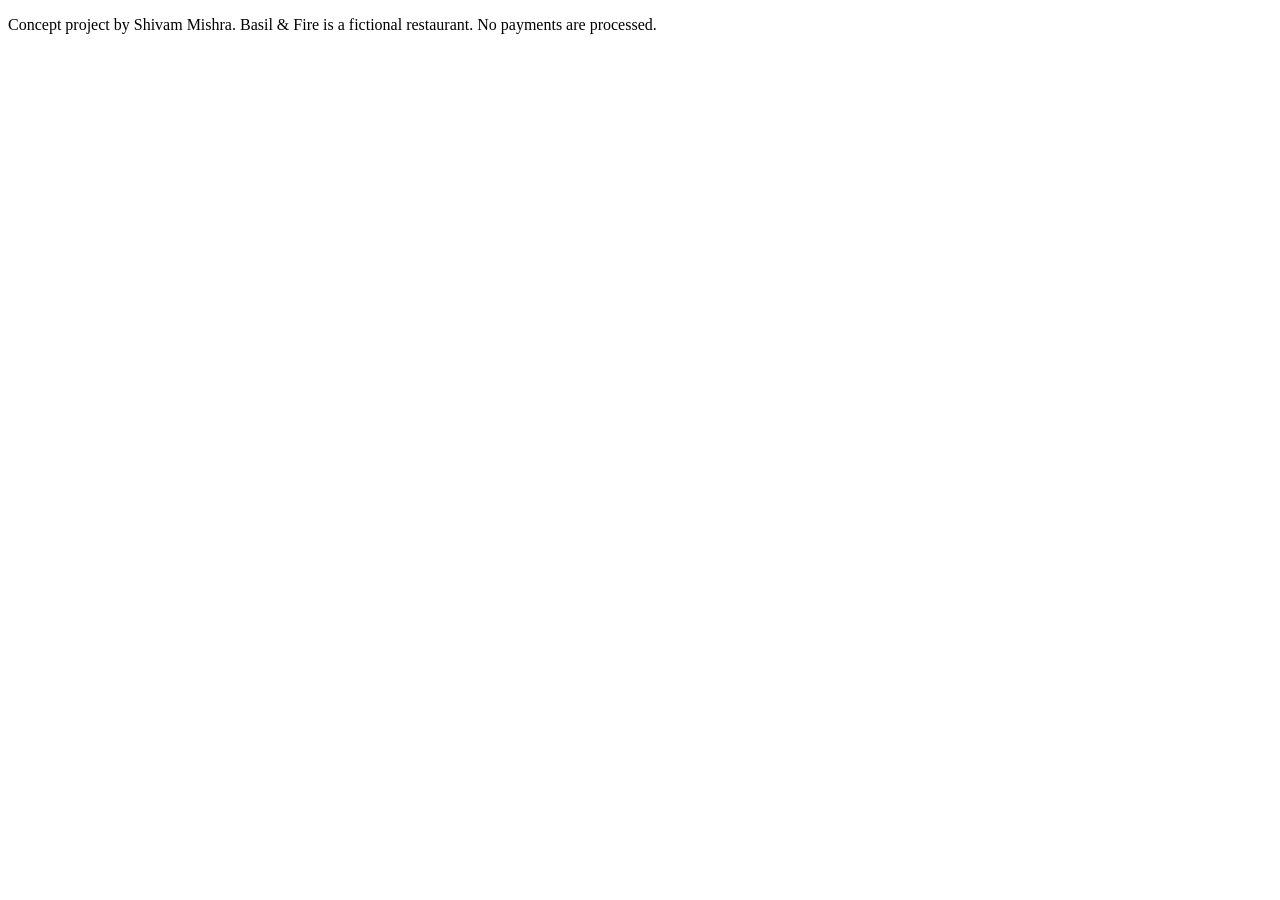
==== index.html @ 93943748 "Create index.html" ====
<!DOCTYPE html>
<html lang="en">
<head>
  <meta charset="UTF-8">
  <meta name="viewport" content="width=device-width, initial-scale=1, viewport-fit=cover">
  <title>Basil & Fire — Wood-Fired Pizza</title>
  <meta name="description" content="Handcrafted wood-fired pizzas, starters, and pasta made to order with honest ingredients. No marketplace markups.">

  <!-- Google Fonts: Bricolage Grotesque & Inter -->
  <link rel="preconnect" href="https://fonts.googleapis.com">
  <link rel="preconnect" href="https://fonts.gstatic.com" crossorigin>
  <link href="https://fonts.googleapis.com/css2?family=Bricolage+Grotesque:opsz,wght@12..96,400..800&family=Inter:wght@400;500;600;700&display=swap" rel="stylesheet">

  <!-- Stylesheet -->
  <link rel="stylesheet" href="style.css">

  <!-- GSAP Core -->
  <script src="https://cdnjs.cloudflare.com/ajax/libs/gsap/3.12.5/gsap.min.js" defer></script>

  <!-- Application Scripts in Strict Boot Order -->
  <script src="data.js" defer></script>
  <script src="fx.js" defer></script>
  <script src="shared.js" defer></script>
  <script src="menu.js" defer></script>
  <script src="cart.js" defer></script>
  <script src="checkout.js" defer></script>
  <script src="tracker.js" defer></script>
  <script src="app.js" defer></script>
</head>
<body class="bg-primary text-primary">
  <div class="app-shell" id="app">
    <!-- Main Left Column on Desktop / Full Screen on Mobile -->
    <main class="main-column" id="main-content">
      <header class="app-header" id="header-root"></header>
      <section class="hero-section" id="hero-root"></section>
      <nav class="category-tabs" id="tabs-root" aria-label="Menu categories"></nav>
      <section class="menu-catalog" id="menu-root" aria-label="Menu catalogue"></section>
      <footer class="app-footer">
        <p>Concept project by Shivam Mishra. Basil & Fire is a fictional restaurant. No payments are processed.</p>
      </footer>
    </main>

    <!-- Desktop Persistent Right Column / Mobile Hidden -->
    <aside class="desktop-cart-column" id="desktop-cart-root" aria-label="Order summary"></aside>
  </div>

  <!-- Mobile Floating Cart Bar -->
  <div class="cart-bar-anchor" id="cart-bar-root" aria-live="polite"></div>

  <!-- Interactive Sheets & Overlays -->
  <div class="overlay-container" id="item-sheet-root" role="dialog" aria-modal="true" aria-hidden="true"></div>
  <div class="overlay-container" id="cart-sheet-root" role="dialog" aria-modal="true" aria-hidden="true"></div>
  <div class="overlay-container" id="checkout-sheet-root" role="dialog" aria-modal="true" aria-hidden="true"></div>
  <div class="overlay-container" id="tracker-root" role="dialog" aria-modal="true" aria-hidden="true"></div>

  <!-- Toast Notification Root -->
  <div class="toast-region" id="toast-root" aria-live="assertive"></div>
</body>
</html>
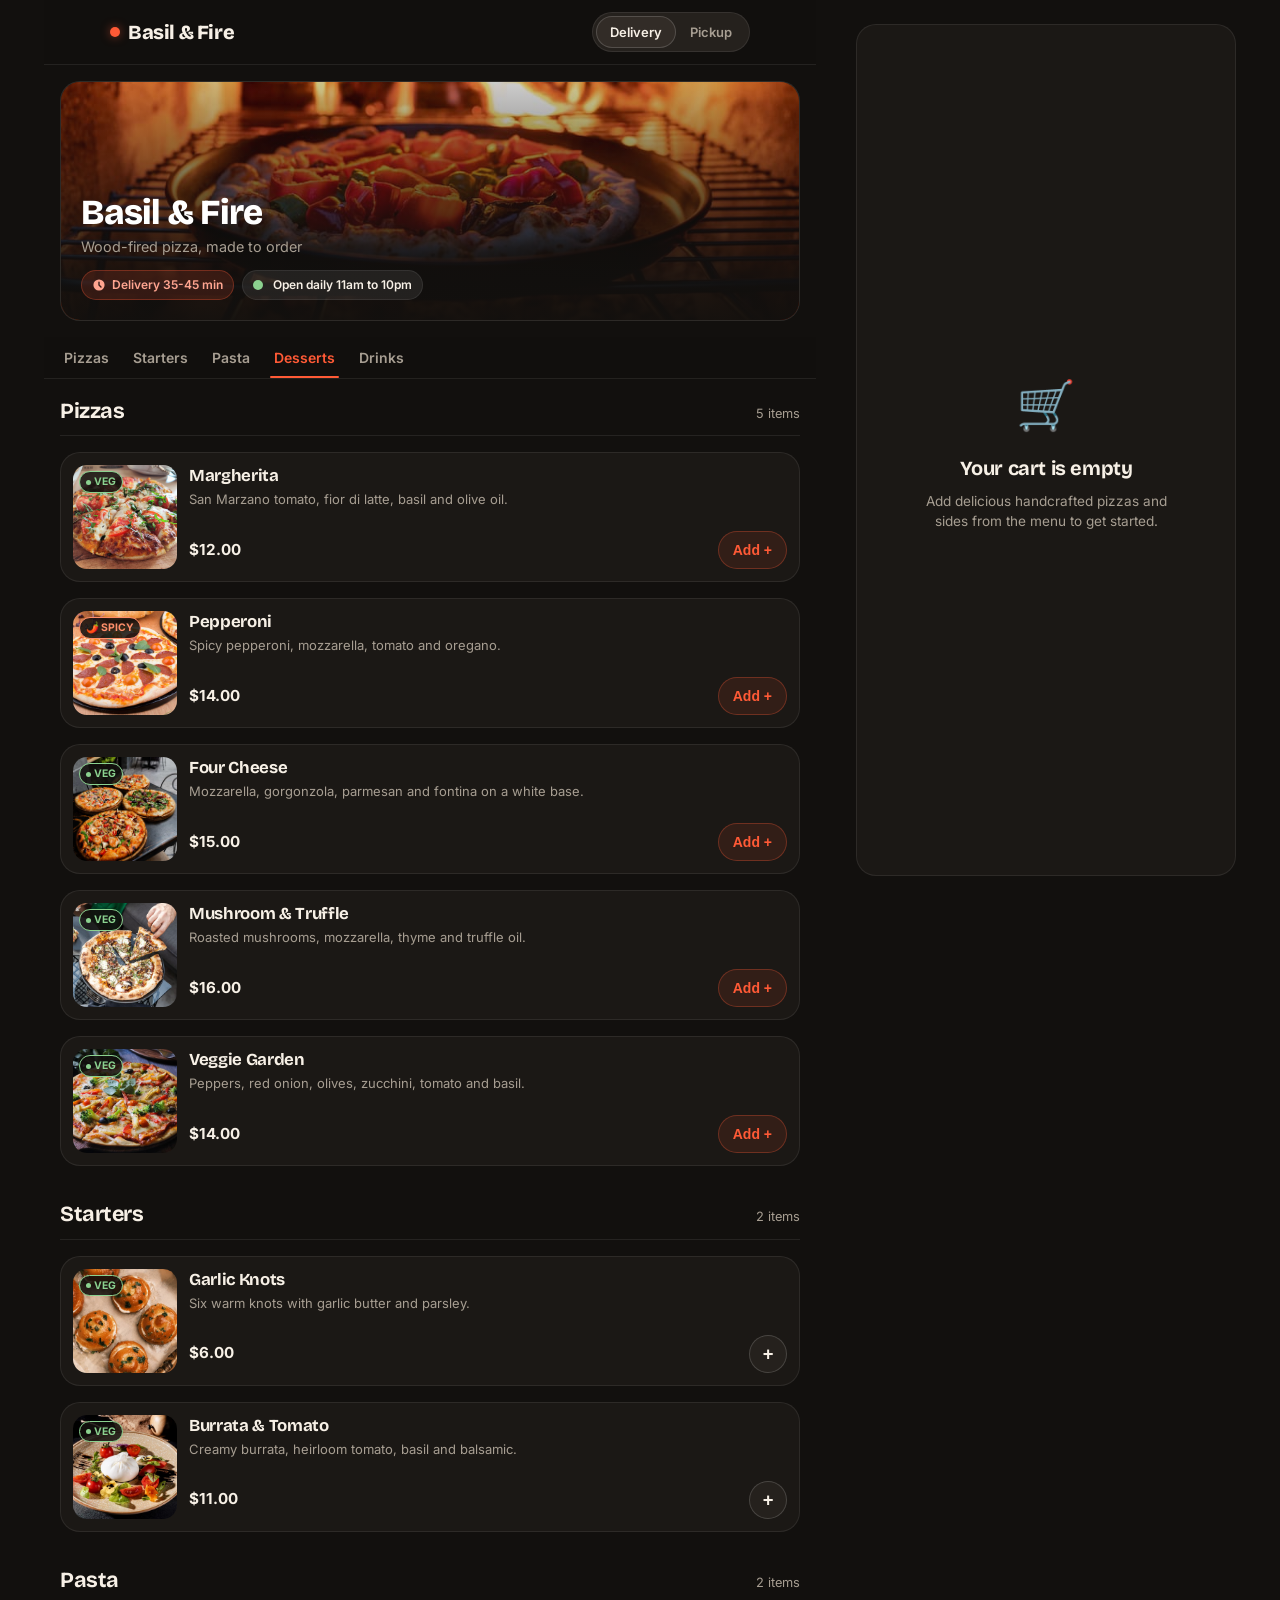
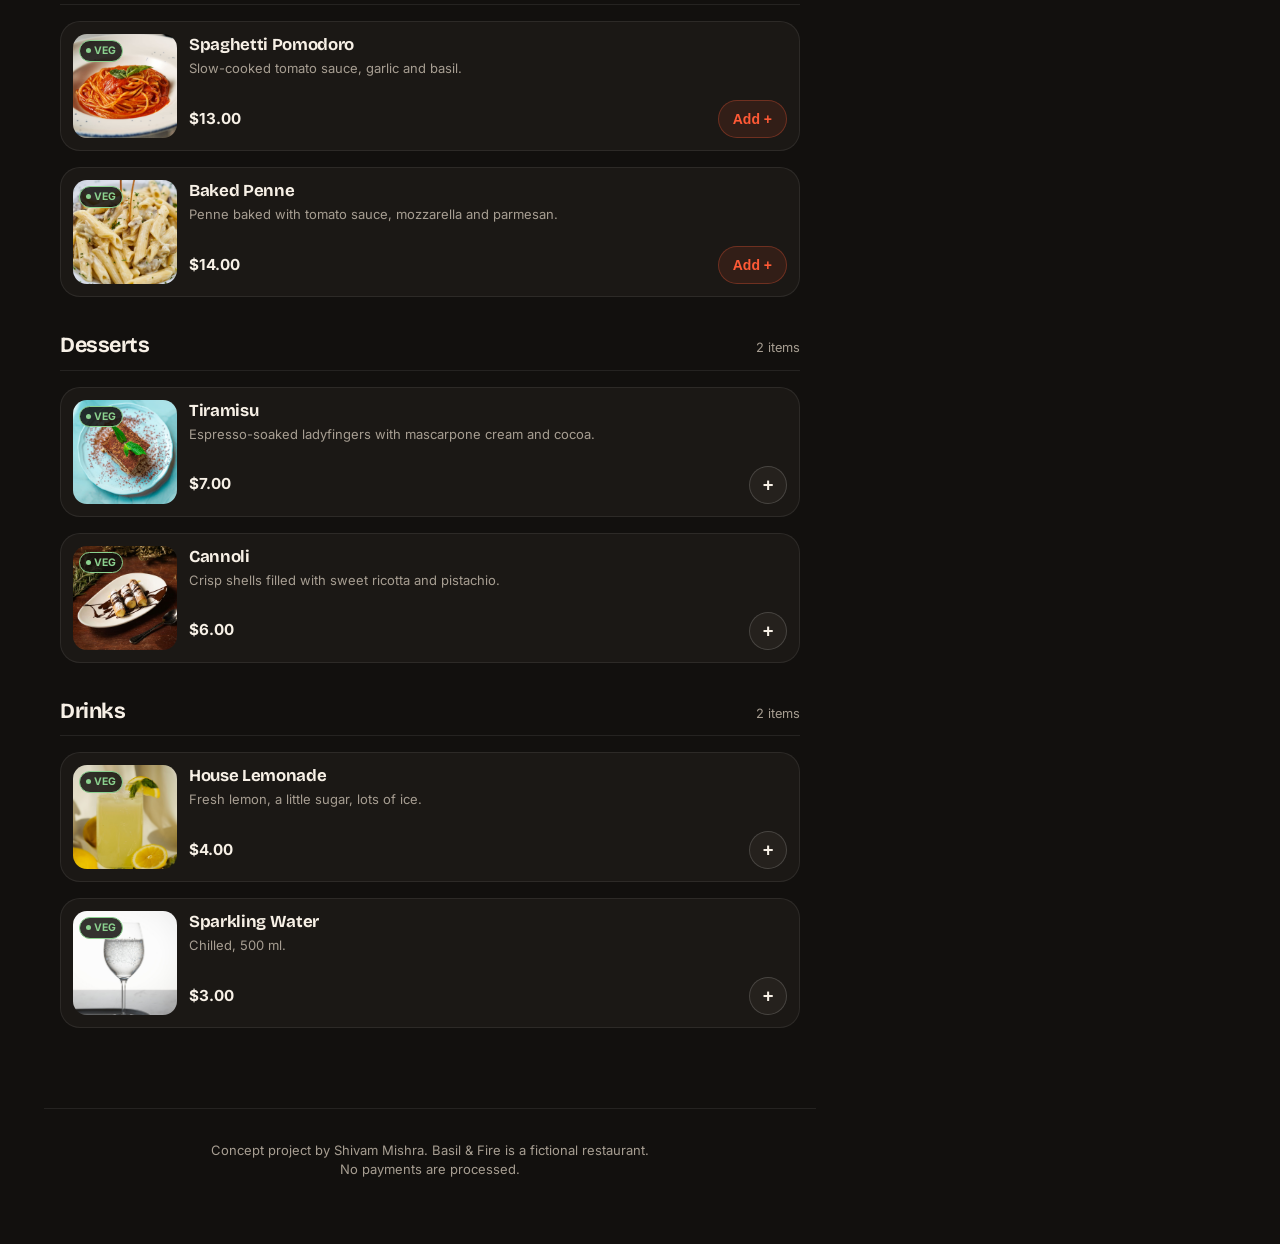
==== commit 40259549: "Update index.html" ====
--- a/index.html
+++ b/index.html
@@ -3,8 +3,27 @@
 <head>
   <meta charset="UTF-8">
   <meta name="viewport" content="width=device-width, initial-scale=1, viewport-fit=cover">
-  <title>Basil & Fire — Wood-Fired Pizza</title>
-  <meta name="description" content="Handcrafted wood-fired pizzas, starters, and pasta made to order with honest ingredients. No marketplace markups.">
+  <title>Basil & Fire — Handcrafted Wood-Fired Pizza</title>
+  <meta name="description" content="Basil & Fire is a concept wood-fired pizza kitchen by Shivam Mishra. Direct online ordering without marketplace markups.">
+
+  <!-- Open Graph / Social Media Meta Tags -->
+  <meta property="og:type" content="website">
+  <meta property="og:url" content="https://basil-fire-ordering.vercel.app/">
+  <meta property="og:title" content="Basil & Fire — Wood-Fired Pizza">
+  <meta property="og:description" content="Concept wood-fired pizza kitchen ordering web app by Shivam Mishra. Honest food, zero commissions.">
+  <meta property="og:image" content="https://basil-fire-ordering.vercel.app/og.jpg">
+
+  <!-- Twitter Meta Tags -->
+  <meta name="twitter:card" content="summary_large_image">
+  <meta name="twitter:title" content="Basil & Fire — Wood-Fired Pizza">
+  <meta name="twitter:description" content="Concept wood-fired pizza kitchen ordering web app by Shivam Mishra.">
+  <meta name="twitter:image" content="https://basil-fire-ordering.vercel.app/og.jpg">
+
+  <!-- Tomato-Red Pizza Slice Favicon (Inline SVG Data URI) -->
+  <link rel="icon" href="data:image/svg+xml,%3Csvg xmlns='http://www.w3.org/2000/svg' viewBox='0 0 32 32'%3E%3Cpath fill='%23FF5A36' d='M16 2 L30 28 A2 2 0 0 1 28 30 L4 30 A2 2 0 0 1 2 28 Z'/%3E%3Ccircle cx='13' cy='18' r='2.5' fill='%23F2C14E'/%3E%3Ccircle cx='20' cy='22' r='2.5' fill='%23F2C14E'/%3E%3Ccircle cx='15' cy='25' r='1.5' fill='%238BD18F'/%3E%3C/svg%3E">
+
+  <!-- Web App Manifest Link -->
+  <link rel="manifest" href="manifest.json">
 
   <!-- Google Fonts: Bricolage Grotesque & Inter -->
   <link rel="preconnect" href="https://fonts.googleapis.com">
@@ -17,7 +36,7 @@
   <!-- GSAP Core -->
   <script src="https://cdnjs.cloudflare.com/ajax/libs/gsap/3.12.5/gsap.min.js" defer></script>
 
-  <!-- Application Scripts in Strict Boot Order -->
+  <!-- Application Scripts in Boot Order -->
   <script src="data.js" defer></script>
   <script src="fx.js" defer></script>
   <script src="shared.js" defer></script>
@@ -40,7 +59,7 @@
       </footer>
     </main>
 
-    <!-- Desktop Persistent Right Column / Mobile Hidden -->
+    <!-- Desktop Persistent Right Column -->
     <aside class="desktop-cart-column" id="desktop-cart-root" aria-label="Order summary"></aside>
   </div>
 
--- a/style.css
+++ b/style.css
@@ -0,0 +1,2121 @@
+/* ==========================================================================
+   Basil & Fire - Unified Complete Stylesheet
+   ========================================================================== */
+
+:root {
+  --bg: #12100E;
+  --surface: #1B1815;
+  --surface-2: #25211D;
+  --surface-3: #322C27;
+  --line: rgba(255, 255, 255, 0.08);
+  --line-strong: rgba(255, 255, 255, 0.16);
+  --text: #F7F0E6;
+  --muted: #A79E92;
+  --tomato: #FF5A36;
+  --tomato-hover: #E34825;
+  --basil: #8BD18F;
+  --gold: #F2C14E;
+
+  --font-heading: 'Bricolage Grotesque', -apple-system, BlinkMacSystemFont, sans-serif;
+  --font-body: 'Inter', -apple-system, BlinkMacSystemFont, sans-serif;
+
+  --radius-sm: 8px;
+  --radius-md: 14px;
+  --radius-lg: 20px;
+  --radius-xl: 28px;
+
+  --space-1: 4px;
+  --space-2: 8px;
+  --space-3: 12px;
+  --space-4: 16px;
+  --space-5: 20px;
+  --space-6: 24px;
+  --space-8: 32px;
+}
+
+*, *::before, *::after {
+  box-sizing: border-box;
+  margin: 0;
+  padding: 0;
+  -webkit-tap-highlight-color: transparent;
+}
+
+html {
+  font-family: var(--font-body);
+  background-color: var(--bg);
+  color: var(--text);
+  font-size: 16px;
+  line-height: 1.5;
+  overflow-x: hidden;
+  -webkit-text-size-adjust: 100%;
+}
+
+body {
+  min-height: 100vh;
+  min-height: 100dvh;
+  background-color: var(--bg);
+  color: var(--text);
+  overflow-x: hidden;
+}
+
+body.is-locked {
+  overflow: hidden;
+  touch-action: none;
+}
+
+:focus-visible {
+  outline: 2px solid var(--tomato);
+  outline-offset: 2px;
+}
+
+h1, h2, h3, h4 {
+  font-family: var(--font-heading);
+  letter-spacing: -0.02em;
+  font-weight: 700;
+  color: var(--text);
+}
+
+p {
+  color: var(--muted);
+}
+
+/* Layout Containers */
+.app-shell {
+  width: 100%;
+  max-width: 100%;
+  margin: 0 auto;
+  min-height: 100dvh;
+  display: flex;
+  flex-direction: column;
+}
+
+.main-column {
+  width: 100%;
+  max-width: 640px;
+  margin: 0 auto;
+  padding-bottom: 100px;
+}
+
+.desktop-cart-column {
+  display: none;
+}
+
+@media (min-width: 1024px) {
+  .app-shell {
+    max-width: 1240px;
+    display: grid;
+    grid-template-columns: 1fr 380px;
+    gap: 40px;
+    padding: 0 var(--space-6);
+  }
+  .main-column {
+    max-width: 100%;
+    padding-bottom: var(--space-8);
+  }
+  .desktop-cart-column {
+    display: block;
+    position: sticky;
+    top: 24px;
+    height: calc(100vh - 48px);
+    background: var(--surface);
+    border: 1px solid var(--line);
+    border-radius: var(--radius-lg);
+    padding: var(--space-6);
+  }
+}
+
+/* Header & Segmented Control */
+.app-header {
+  position: sticky;
+  top: 0;
+  z-index: 40;
+  background: rgba(18, 16, 14, 0.9);
+  backdrop-filter: blur(16px);
+  -webkit-backdrop-filter: blur(16px);
+  border-bottom: 1px solid var(--line);
+  padding: var(--space-3) var(--space-4);
+}
+
+.nav-container {
+  display: flex;
+  align-items: center;
+  justify-content: space-between;
+  gap: var(--space-3);
+  max-width: 640px;
+  margin: 0 auto;
+}
+
+.brand-link {
+  display: inline-flex;
+  align-items: center;
+  gap: 8px;
+  text-decoration: none;
+  color: var(--text);
+  font-family: var(--font-heading);
+  font-size: 1.25rem;
+  font-weight: 800;
+  letter-spacing: -0.02em;
+}
+
+.brand-dot {
+  width: 10px;
+  height: 10px;
+  border-radius: 50%;
+  background: var(--tomato);
+  box-shadow: 0 0 10px rgba(255, 90, 54, 0.5);
+}
+
+.segmented-control {
+  position: relative;
+  display: inline-flex;
+  background: var(--surface-2);
+  border: 1px solid var(--line);
+  border-radius: 999px;
+  padding: 3px;
+  min-height: 40px;
+}
+
+.seg-thumb {
+  position: absolute;
+  top: 3px;
+  bottom: 3px;
+  left: 0;
+  background: var(--surface-3);
+  border: 1px solid var(--line-strong);
+  border-radius: 999px;
+  transition: transform 0.25s ease, width 0.25s ease;
+  pointer-events: none;
+}
+
+.seg-btn {
+  position: relative;
+  z-index: 2;
+  background: transparent;
+  border: none;
+  color: var(--muted);
+  font-family: var(--font-body);
+  font-size: 0.8125rem;
+  font-weight: 600;
+  padding: 6px 14px;
+  border-radius: 999px;
+  cursor: pointer;
+  transition: color 0.2s ease;
+}
+
+.seg-btn.is-active {
+  color: var(--text);
+}
+
+/* Hero Section */
+.hero-section {
+  padding: var(--space-4);
+}
+
+.hero-card {
+  position: relative;
+  border-radius: var(--radius-lg);
+  overflow: hidden;
+  border: 1px solid var(--line);
+  background: var(--surface);
+  min-height: 200px;
+  display: flex;
+  flex-direction: column;
+  justify-content: flex-end;
+}
+
+.hero-media {
+  position: absolute;
+  inset: 0;
+  z-index: 1;
+}
+
+.hero-img {
+  width: 100%;
+  height: 100%;
+  object-fit: cover;
+}
+
+.hero-overlay {
+  position: absolute;
+  inset: 0;
+  background: linear-gradient(180deg, rgba(18, 16, 14, 0.2) 0%, rgba(18, 16, 14, 0.92) 80%, rgba(18, 16, 14, 0.98) 100%);
+}
+
+.hero-content {
+  position: relative;
+  z-index: 2;
+  padding: var(--space-5);
+}
+
+.hero-title {
+  font-size: clamp(1.6rem, 5vw, 2.2rem);
+  font-weight: 800;
+  line-height: 1.1;
+  color: #FFFFFF;
+}
+
+.hero-tagline {
+  color: var(--muted);
+  font-size: 0.9rem;
+  margin-top: 4px;
+}
+
+.hero-chips {
+  display: flex;
+  flex-wrap: wrap;
+  gap: var(--space-2);
+  margin-top: var(--space-3);
+}
+
+.chip {
+  display: inline-flex;
+  align-items: center;
+  gap: 6px;
+  padding: 5px 10px;
+  border-radius: 999px;
+  font-size: 0.75rem;
+  font-weight: 600;
+  background: rgba(255, 255, 255, 0.08);
+  border: 1px solid var(--line);
+  color: var(--text);
+}
+
+.chip--accent {
+  background: rgba(255, 90, 54, 0.15);
+  border-color: rgba(255, 90, 54, 0.3);
+  color: #FFA590;
+}
+
+.chip-icon {
+  width: 14px;
+  height: 14px;
+}
+
+/* Category Tabs */
+.category-tabs {
+  position: sticky;
+  top: 61px;
+  z-index: 30;
+  background: rgba(18, 16, 14, 0.92);
+  backdrop-filter: blur(12px);
+  -webkit-backdrop-filter: blur(12px);
+  border-bottom: 1px solid var(--line);
+}
+
+.tabs-scroller {
+  overflow-x: auto;
+  scrollbar-width: none;
+  -ms-overflow-style: none;
+  padding: 0 var(--space-4);
+}
+
+.tabs-scroller::-webkit-scrollbar {
+  display: none;
+}
+
+.tabs-track {
+  position: relative;
+  display: inline-flex;
+  gap: var(--space-4);
+}
+
+.tab-btn {
+  background: transparent;
+  border: none;
+  color: var(--muted);
+  font-family: var(--font-body);
+  font-size: 0.875rem;
+  font-weight: 600;
+  padding: var(--space-3) var(--space-1);
+  cursor: pointer;
+  white-space: nowrap;
+  transition: color 0.2s ease;
+}
+
+.tab-btn.is-active {
+  color: var(--tomato);
+}
+
+.tab-underline {
+  position: absolute;
+  bottom: 0;
+  left: 0;
+  height: 2px;
+  background: var(--tomato);
+  border-radius: 2px;
+  transition: transform 0.25s ease, width 0.25s ease;
+}
+
+/* Menu Catalog */
+.menu-catalog {
+  padding: var(--space-4);
+}
+
+.category-section {
+  margin-bottom: var(--space-8);
+  scroll-margin-top: 110px;
+}
+
+.category-header {
+  display: flex;
+  align-items: baseline;
+  justify-content: space-between;
+  margin-bottom: var(--space-4);
+  padding-bottom: var(--space-2);
+  border-bottom: 1px solid var(--line);
+}
+
+.category-title {
+  font-size: 1.35rem;
+}
+
+.category-count {
+  font-size: 0.8rem;
+  color: var(--muted);
+}
+
+.menu-grid {
+  display: grid;
+  grid-template-columns: 1fr;
+  gap: var(--space-4);
+}
+
+/* Item Card */
+.item-card {
+  display: grid;
+  grid-template-columns: 104px 1fr;
+  gap: var(--space-3);
+  background: var(--surface);
+  border: 1px solid var(--line);
+  border-radius: var(--radius-lg);
+  padding: var(--space-3);
+  cursor: pointer;
+  transition: border-color 0.2s ease;
+}
+
+.item-card:hover {
+  border-color: var(--line-strong);
+}
+
+.item-card__media {
+  position: relative;
+  width: 104px;
+  height: 104px;
+  border-radius: var(--radius-md);
+  overflow: hidden;
+  background: var(--surface-2);
+  flex-shrink: 0;
+}
+
+.item-img {
+  width: 100%;
+  height: 100%;
+  object-fit: cover;
+}
+
+.media-skeleton {
+  position: absolute;
+  inset: 0;
+}
+
+.skeleton {
+  background: linear-gradient(90deg, var(--surface) 25%, var(--surface-2) 50%, var(--surface) 75%);
+  background-size: 200% 100%;
+  animation: shimmer 1.6s infinite;
+}
+
+@keyframes shimmer {
+  0% { background-position: 200% 0; }
+  100% { background-position: -200% 0; }
+}
+
+.img-fallback {
+  width: 100%;
+  height: 100%;
+  background: var(--surface-2);
+  display: flex;
+  align-items: center;
+  justify-content: center;
+  color: var(--muted);
+}
+
+.img-fallback svg {
+  width: 32px;
+  height: 32px;
+  fill: currentColor;
+}
+
+.item-badges {
+  position: absolute;
+  top: 6px;
+  left: 6px;
+  display: flex;
+  flex-direction: column;
+  gap: 4px;
+  z-index: 2;
+}
+
+.badge {
+  display: inline-flex;
+  align-items: center;
+  gap: 3px;
+  font-size: 0.65rem;
+  font-weight: 700;
+  padding: 2px 6px;
+  border-radius: 999px;
+  text-transform: uppercase;
+}
+
+.badge--veg {
+  background: rgba(18, 16, 14, 0.85);
+  color: var(--basil);
+  border: 1px solid var(--basil);
+}
+
+.badge-dot {
+  width: 5px;
+  height: 5px;
+  border-radius: 50%;
+  background: var(--basil);
+}
+
+.badge--spicy {
+  background: rgba(18, 16, 14, 0.85);
+  color: #FF8F6B;
+  border: 1px solid #FF8F6B;
+}
+
+.item-card__body {
+  display: flex;
+  flex-direction: column;
+  justify-content: space-between;
+  min-width: 0;
+}
+
+.item-name {
+  font-size: 1.05rem;
+  line-height: 1.25;
+}
+
+.item-desc {
+  font-size: 0.8125rem;
+  color: var(--muted);
+  margin-top: 4px;
+  display: -webkit-box;
+  -webkit-line-clamp: 2;
+  -webkit-box-orient: vertical;
+  overflow: hidden;
+}
+
+.item-card__footer {
+  display: flex;
+  align-items: center;
+  justify-content: space-between;
+  margin-top: var(--space-3);
+}
+
+.item-price {
+  font-weight: 700;
+  font-size: 0.95rem;
+  color: var(--text);
+}
+
+/* Buttons and Steppers */
+.btn {
+  display: inline-flex;
+  align-items: center;
+  justify-content: center;
+  min-height: 48px;
+  padding: 0 var(--space-5);
+  font-family: var(--font-body);
+  font-weight: 600;
+  font-size: 0.95rem;
+  border-radius: var(--radius-md);
+  border: 1px solid transparent;
+  cursor: pointer;
+  user-select: none;
+}
+
+.btn--primary {
+  background-color: var(--tomato);
+  color: #FFFFFF;
+}
+
+.btn--ghost {
+  background-color: transparent;
+  border-color: var(--line);
+  color: var(--text);
+}
+
+.btn-action {
+  min-width: 38px;
+  height: 38px;
+  border-radius: 999px;
+  border: 1px solid var(--line-strong);
+  background: var(--surface-2);
+  color: var(--text);
+  font-weight: 700;
+  font-size: 0.875rem;
+  padding: 0 14px;
+  display: inline-flex;
+  align-items: center;
+  justify-content: center;
+  cursor: pointer;
+}
+
+.btn-action--custom {
+  background: rgba(255, 90, 54, 0.1);
+  color: var(--tomato);
+  border-color: rgba(255, 90, 54, 0.3);
+}
+
+.btn-action--add {
+  font-size: 1.15rem;
+  padding: 0;
+  width: 38px;
+}
+
+.stepper {
+  display: inline-flex;
+  align-items: center;
+  background: var(--surface-3);
+  border: 1px solid var(--line-strong);
+  border-radius: 999px;
+  height: 38px;
+  padding: 2px;
+}
+
+.stepper-btn {
+  width: 32px;
+  height: 32px;
+  border-radius: 50%;
+  border: none;
+  background: transparent;
+  color: var(--text);
+  font-size: 1.1rem;
+  font-weight: 700;
+  display: inline-flex;
+  align-items: center;
+  justify-content: center;
+  cursor: pointer;
+}
+
+.stepper-val {
+  min-width: 24px;
+  text-align: center;
+  font-weight: 700;
+  font-size: 0.875rem;
+}
+
+/* Floating Cart Bar (Hidden When 0 items) */
+.cart-bar-anchor {
+  position: fixed;
+  bottom: 0;
+  left: 0;
+  right: 0;
+  z-index: 50;
+  pointer-events: none;
+  padding: 0 var(--space-4) max(14px, env(safe-area-inset-bottom));
+}
+
+.cart-bar {
+  display: none; /* Never peeks when empty */
+  max-width: 580px;
+  margin: 0 auto;
+  pointer-events: auto;
+  align-items: center;
+  justify-content: space-between;
+  background: var(--tomato);
+  color: #FFFFFF;
+  border-radius: var(--radius-lg);
+  padding: 14px 20px;
+  box-shadow: 0 10px 30px rgba(255, 90, 54, 0.35);
+  cursor: pointer;
+}
+
+.cart-bar.is-visible {
+  display: flex;
+}
+
+.cart-bar__left, .cart-bar__right {
+  display: flex;
+  align-items: center;
+  gap: 12px;
+}
+
+.cart-bar__badge {
+  background: #FFFFFF;
+  color: var(--tomato);
+  font-weight: 800;
+  font-size: 0.8125rem;
+  width: 26px;
+  height: 26px;
+  border-radius: 50%;
+  display: flex;
+  align-items: center;
+  justify-content: center;
+}
+
+.cart-bar__title {
+  font-weight: 700;
+  font-size: 0.95rem;
+}
+
+.cart-bar__total {
+  font-weight: 800;
+  font-size: 1.05rem;
+}
+
+.cart-bar__arrow {
+  font-size: 1.2rem;
+}
+
+/* Sheet & Modal Containers */
+.overlay-container {
+  display: none;
+  position: fixed;
+  inset: 0;
+  z-index: 100;
+}
+
+.overlay-container.is-active {
+  display: flex;
+  align-items: flex-end;
+  justify-content: center;
+}
+
+.sheet-backdrop {
+  position: absolute;
+  inset: 0;
+  background: rgba(0, 0, 0, 0.7);
+}
+
+.sheet {
+  position: relative;
+  z-index: 2;
+  width: 100%;
+  max-width: 600px;
+  max-height: 90dvh;
+  background: var(--surface);
+  border-radius: var(--radius-xl) var(--radius-xl) 0 0;
+  border-top: 1px solid var(--line-strong);
+  display: flex;
+  flex-direction: column;
+}
+
+@media (min-width: 1024px) {
+  .overlay-container.is-active {
+    align-items: center;
+  }
+  .sheet {
+    max-width: 520px;
+    border-radius: var(--radius-xl);
+    border: 1px solid var(--line-strong);
+    box-shadow: 0 20px 60px rgba(0, 0, 0, 0.8);
+  }
+}
+
+.sheet__handle {
+  width: 36px;
+  height: 4px;
+  border-radius: 2px;
+  background: var(--line-strong);
+  margin: 12px auto;
+  flex-shrink: 0;
+}
+
+.sheet__head {
+  padding: 0 var(--space-5) var(--space-3);
+  border-bottom: 1px solid var(--line);
+}
+
+.sheet__title-row {
+  display: flex;
+  align-items: center;
+  justify-content: space-between;
+}
+
+.sheet__title {
+  font-size: 1.4rem;
+}
+
+.sheet__close-btn {
+  width: 36px;
+  height: 36px;
+  border-radius: 50%;
+  border: 1px solid var(--line);
+  background: var(--surface-2);
+  color: var(--muted);
+  font-size: 1.1rem;
+  display: flex;
+  align-items: center;
+  justify-content: center;
+  cursor: pointer;
+}
+
+.sheet__desc {
+  font-size: 0.875rem;
+  margin-top: 4px;
+}
+
+.sheet__scroll-content {
+  overflow-y: auto;
+  padding: var(--space-4) var(--space-5);
+  display: flex;
+  flex-direction: column;
+  gap: var(--space-5);
+}
+
+.sheet-group {
+  border: none;
+}
+
+.sheet-group__legend {
+  font-weight: 700;
+  font-size: 0.9rem;
+  display: flex;
+  align-items: center;
+  justify-content: space-between;
+  margin-bottom: var(--space-3);
+  color: var(--text);
+  width: 100%;
+}
+
+.sheet-group__hint {
+  font-size: 0.75rem;
+  color: var(--muted);
+  font-weight: 500;
+}
+
+.sheet-options--grid {
+  display: grid;
+  grid-template-columns: repeat(auto-fit, minmax(130px, 1fr));
+  gap: var(--space-2);
+}
+
+.sheet-options--list {
+  display: flex;
+  flex-direction: column;
+  gap: var(--space-2);
+}
+
+.choice-card {
+  position: relative;
+  display: flex;
+  align-items: center;
+  justify-content: space-between;
+  padding: 12px 14px;
+  background: var(--surface-2);
+  border: 1px solid var(--line);
+  border-radius: var(--radius-md);
+  cursor: pointer;
+}
+
+.choice-card.is-selected {
+  border-color: var(--tomato);
+  background: rgba(255, 90, 54, 0.08);
+}
+
+.choice-input {
+  position: absolute;
+  opacity: 0;
+  pointer-events: none;
+}
+
+.choice-info {
+  display: flex;
+  align-items: center;
+  justify-content: space-between;
+  width: 100%;
+}
+
+.choice-name {
+  font-size: 0.875rem;
+  font-weight: 600;
+}
+
+.choice-delta {
+  font-size: 0.8125rem;
+  color: var(--muted);
+  font-weight: 600;
+}
+
+.choice-card.is-selected .choice-delta {
+  color: var(--tomato);
+}
+
+.notes-wrap {
+  position: relative;
+}
+
+.notes-wrap textarea {
+  width: 100%;
+  background: var(--surface-2);
+  border: 1px solid var(--line);
+  border-radius: var(--radius-md);
+  padding: 10px 12px;
+  color: var(--text);
+  font-family: var(--font-body);
+  font-size: 0.875rem;
+  resize: none;
+}
+
+.notes-wrap textarea:focus {
+  outline: none;
+  border-color: var(--tomato);
+}
+
+.notes-count {
+  position: absolute;
+  right: 12px;
+  bottom: 8px;
+  font-size: 0.7rem;
+  color: var(--muted);
+}
+
+.sheet__footer {
+  margin-top: auto;
+  padding: var(--space-3) var(--space-5) max(16px, env(safe-area-inset-bottom));
+  border-top: 1px solid var(--line);
+  background: var(--surface);
+  display: grid;
+  grid-template-columns: 120px 1fr;
+  gap: var(--space-3);
+  align-items: center;
+}
+
+.sheet__qty-stepper {
+  display: flex;
+  align-items: center;
+  justify-content: space-between;
+  background: var(--surface-2);
+  border: 1px solid var(--line);
+  border-radius: var(--radius-md);
+  height: 50px;
+  padding: 0 4px;
+}
+
+.sheet-qty-btn {
+  background: transparent;
+  border: none;
+  color: var(--text);
+  font-size: 1.25rem;
+  font-weight: 700;
+  width: 36px;
+  height: 36px;
+  cursor: pointer;
+}
+
+.sheet-qty-val {
+  font-weight: 800;
+  font-size: 1rem;
+}
+
+.sheet__add-btn {
+  width: 100%;
+  height: 50px;
+  font-size: 1rem;
+}
+
+/* Fly-to-Cart Particle */
+.fly-particle {
+  position: fixed;
+  z-index: 9999;
+  pointer-events: none;
+  width: 32px;
+  height: 32px;
+  display: flex;
+  align-items: center;
+  justify-content: center;
+  font-size: 24px;
+}
+
+/* Footer on Every Page */
+.app-footer {
+  padding: var(--space-8) var(--space-4) calc(var(--space-8) + env(safe-area-inset-bottom));
+  text-align: center;
+  border-top: 1px solid var(--line);
+  margin-top: var(--space-8);
+}
+
+.app-footer p {
+  font-size: 0.8125rem;
+  color: var(--muted);
+  max-width: 440px;
+  margin: 0 auto;
+}
+
+.live-dot {
+  display: inline-block;
+  width: 10px;
+  height: 10px;
+  background: var(--basil);
+  border-radius: 50%;
+}
+/* ==========================================================================
+   Phase 3: Cart Drawer, Promo Code, Desktop Panel & Checkout Flow
+   ========================================================================== */
+
+/* Desktop Sticky Cart Panel */
+.cart-panel {
+  display: flex;
+  flex-direction: column;
+  height: 100%;
+}
+
+.cart-panel--empty {
+  display: flex;
+  flex-direction: column;
+  align-items: center;
+  justify-content: center;
+  text-align: center;
+  padding: var(--space-6);
+}
+
+.empty-cart-graphic {
+  font-size: 3rem;
+  margin-bottom: var(--space-3);
+}
+
+.empty-cart-title {
+  font-size: 1.25rem;
+  margin-bottom: var(--space-2);
+}
+
+.empty-cart-desc {
+  font-size: 0.85rem;
+  color: var(--muted);
+  max-width: 260px;
+}
+
+.cart-panel__head {
+  display: flex;
+  align-items: baseline;
+  justify-content: space-between;
+  padding-bottom: var(--space-3);
+  border-bottom: 1px solid var(--line);
+}
+
+.cart-panel__title {
+  font-size: 1.25rem;
+}
+
+.cart-panel__count {
+  font-size: 0.85rem;
+  color: var(--muted);
+}
+
+.cart-lines-scroller {
+  flex: 1;
+  overflow-y: auto;
+  padding: var(--space-3) 0;
+  display: flex;
+  flex-direction: column;
+  gap: var(--space-3);
+}
+
+/* Cart Line Cards */
+.cart-line-card {
+  background: var(--surface-2);
+  border: 1px solid var(--line);
+  border-radius: var(--radius-md);
+  padding: 12px;
+  display: flex;
+  flex-direction: column;
+  gap: 8px;
+}
+
+.cart-line-main {
+  display: flex;
+  justify-content: space-between;
+  align-items: flex-start;
+  gap: 8px;
+}
+
+.cart-line-title {
+  font-size: 0.95rem;
+  font-weight: 700;
+}
+
+.cart-line-options {
+  font-size: 0.75rem;
+  color: var(--muted);
+  margin-top: 2px;
+}
+
+.cart-line-notes {
+  font-size: 0.75rem;
+  color: var(--gold);
+  font-style: italic;
+  margin-top: 2px;
+}
+
+.cart-line-price {
+  font-weight: 700;
+  font-size: 0.9rem;
+  margin-top: 4px;
+}
+
+.cart-line-del {
+  background: transparent;
+  border: none;
+  font-size: 0.95rem;
+  cursor: pointer;
+  padding: 4px;
+  opacity: 0.7;
+}
+
+.cart-line-del:hover {
+  opacity: 1;
+}
+
+.stepper--sm {
+  height: 32px;
+}
+
+.stepper--sm .stepper-btn {
+  width: 28px;
+  height: 28px;
+  font-size: 0.95rem;
+}
+
+.stepper--sm .stepper-val {
+  min-width: 20px;
+  font-size: 0.8rem;
+}
+
+/* Promo Code Box */
+.promo-box {
+  padding: var(--space-3) 0;
+  border-top: 1px solid var(--line);
+  border-bottom: 1px solid var(--line);
+}
+
+.promo-label {
+  display: block;
+  font-size: 0.8rem;
+  font-weight: 700;
+  margin-bottom: 6px;
+}
+
+.promo-input-row {
+  display: flex;
+  gap: 8px;
+}
+
+.promo-input {
+  flex: 1;
+  background: var(--surface-2);
+  border: 1px solid var(--line);
+  border-radius: var(--radius-sm);
+  padding: 8px 12px;
+  color: var(--text);
+  font-family: var(--font-body);
+  font-size: 0.85rem;
+  text-transform: uppercase;
+}
+
+.promo-input.is-invalid {
+  border-color: var(--tomato);
+}
+
+.promo-apply-btn {
+  min-height: 38px;
+  padding: 0 14px;
+  font-size: 0.85rem;
+}
+
+.promo-error-msg {
+  font-size: 0.75rem;
+  color: var(--tomato);
+  margin-top: 4px;
+}
+
+.promo-applied-badge {
+  display: flex;
+  align-items: center;
+  justify-content: space-between;
+  background: rgba(139, 209, 143, 0.15);
+  border: 1px solid var(--basil);
+  color: var(--basil);
+  padding: 8px 12px;
+  border-radius: var(--radius-sm);
+  font-size: 0.85rem;
+  font-weight: 700;
+}
+
+.promo-remove-btn {
+  background: transparent;
+  border: none;
+  color: var(--basil);
+  font-size: 1rem;
+  cursor: pointer;
+}
+
+/* Order Summary Box */
+.order-summary-box {
+  padding: var(--space-3) 0;
+  display: flex;
+  flex-direction: column;
+  gap: 8px;
+}
+
+.summary-row {
+  display: flex;
+  justify-content: space-between;
+  font-size: 0.85rem;
+  color: var(--muted);
+}
+
+.summary-row--discount {
+  color: var(--basil);
+}
+
+.summary-row--total {
+  font-size: 1.1rem;
+  font-weight: 800;
+  color: var(--text);
+  border-top: 1px solid var(--line);
+  padding-top: 8px;
+  margin-top: 4px;
+}
+
+/* Delivery Min Alert */
+.delivery-min-banner {
+  background: rgba(242, 193, 78, 0.12);
+  border: 1px solid var(--gold);
+  color: var(--gold);
+  padding: 10px 12px;
+  border-radius: var(--radius-sm);
+  font-size: 0.8125rem;
+  font-weight: 700;
+  text-align: center;
+  margin-bottom: 8px;
+}
+
+.btn--checkout {
+  width: 100%;
+}
+
+.btn--checkout:disabled {
+  opacity: 0.45;
+  cursor: not-allowed;
+}
+
+/* Mobile Sheet Footer for Cart */
+.sheet__footer--cart {
+  display: flex;
+  flex-direction: column;
+  gap: 8px;
+}
+
+/* Empty View in Mobile Sheet */
+.empty-cart-view {
+  padding: var(--space-8) var(--space-4);
+  text-align: center;
+}
+
+/* Checkout Form & Sections */
+.sheet--checkout {
+  max-height: 94dvh;
+}
+
+.checkout-form {
+  display: flex;
+  flex-direction: column;
+  gap: var(--space-5);
+  padding: var(--space-4) var(--space-5);
+}
+
+.checkout-section {
+  display: flex;
+  flex-direction: column;
+  gap: var(--space-2);
+}
+
+.checkout-section.is-hidden {
+  display: none !important;
+}
+
+.checkout-label {
+  font-size: 0.85rem;
+  font-weight: 700;
+  text-transform: uppercase;
+  letter-spacing: 0.05em;
+  color: var(--muted);
+}
+
+.segmented-control--full {
+  width: 100%;
+  display: grid;
+  grid-template-columns: 1fr 1fr;
+}
+
+.form-group {
+  display: flex;
+  flex-direction: column;
+  gap: 4px;
+}
+
+.form-input {
+  width: 100%;
+  background: var(--surface-2);
+  border: 1px solid var(--line);
+  border-radius: var(--radius-md);
+  padding: 12px 14px;
+  color: var(--text);
+  font-family: var(--font-body);
+  font-size: 0.9rem;
+}
+
+.form-input:focus {
+  outline: none;
+  border-color: var(--tomato);
+}
+
+.form-input.is-invalid {
+  border-color: var(--tomato);
+  background: rgba(255, 90, 54, 0.05);
+}
+
+.form-textarea {
+  resize: none;
+}
+
+.field-error {
+  font-size: 0.75rem;
+  color: var(--tomato);
+  font-weight: 600;
+}
+
+/* Time Selector */
+.time-chips-grid {
+  display: grid;
+  grid-template-columns: 1fr 1fr;
+  gap: 8px;
+}
+
+.time-chip {
+  background: var(--surface-2);
+  border: 1px solid var(--line);
+  border-radius: var(--radius-md);
+  padding: 12px;
+  color: var(--text);
+  font-family: var(--font-body);
+  font-size: 0.85rem;
+  font-weight: 600;
+  cursor: pointer;
+  text-align: center;
+}
+
+.time-chip.is-active {
+  border-color: var(--tomato);
+  background: rgba(255, 90, 54, 0.1);
+  color: var(--tomato);
+}
+
+.slots-container {
+  margin-top: 8px;
+}
+
+.slots-container.is-hidden {
+  display: none;
+}
+
+.slots-hint {
+  font-size: 0.8rem;
+  color: var(--muted);
+  margin-bottom: 8px;
+}
+
+.slots-grid {
+  display: grid;
+  grid-template-columns: repeat(auto-fill, minmax(70px, 1fr));
+  gap: 6px;
+  max-height: 140px;
+  overflow-y: auto;
+}
+
+.slot-btn {
+  background: var(--surface-3);
+  border: 1px solid var(--line);
+  border-radius: var(--radius-sm);
+  padding: 6px 4px;
+  color: var(--text);
+  font-size: 0.8rem;
+  font-weight: 600;
+  cursor: pointer;
+}
+
+.slot-btn.is-active {
+  background: var(--tomato);
+  color: #FFFFFF;
+  border-color: var(--tomato);
+}
+
+.slot-btn.is-disabled {
+  opacity: 0.3;
+  cursor: not-allowed;
+  text-decoration: line-through;
+}
+
+/* Payment Notice */
+.payment-badge {
+  display: flex;
+  align-items: center;
+  gap: 12px;
+  background: var(--surface-2);
+  border: 1px solid var(--line);
+  border-radius: var(--radius-md);
+  padding: 12px 14px;
+}
+
+.payment-icon {
+  font-size: 1.5rem;
+}
+
+.payment-info strong {
+  display: block;
+  font-size: 0.9rem;
+}
+
+.payment-info p {
+  font-size: 0.75rem;
+  color: var(--muted);
+  margin-top: 2px;
+}
+
+/* Review Box */
+.checkout-review-box {
+  background: var(--surface-2);
+  border: 1px solid var(--line);
+  border-radius: var(--radius-md);
+  padding: 14px;
+  gap: 6px;
+}
+
+.review-row {
+  display: flex;
+  justify-content: space-between;
+  font-size: 0.85rem;
+  color: var(--muted);
+}
+
+.review-row--disc {
+  color: var(--basil);
+}
+
+.review-row--total {
+  font-size: 1.1rem;
+  font-weight: 800;
+  color: var(--text);
+  border-top: 1px solid var(--line);
+  padding-top: 8px;
+  margin-top: 6px;
+}
+
+/* Checkout Action Buttons */
+.checkout-actions {
+  display: flex;
+  flex-direction: column;
+  gap: 10px;
+  margin-top: var(--space-2);
+}
+
+.btn--order-place {
+  width: 100%;
+}
+
+.btn--whatsapp {
+  width: 100%;
+  background: #25D366;
+  color: #FFFFFF;
+  font-weight: 700;
+}
+
+.btn--whatsapp:hover {
+  background: #20BA5A;
+}
+
+/* Confirmation Modal */
+.sheet--confirm {
+  padding: var(--space-6);
+}
+
+.confirm-content {
+  display: flex;
+  flex-direction: column;
+  align-items: center;
+  text-align: center;
+  gap: var(--space-3);
+}
+
+.confirm-check-badge {
+  width: 64px;
+  height: 64px;
+  border-radius: 50%;
+  background: var(--basil);
+  color: #12100E;
+  font-size: 2.2rem;
+  font-weight: 900;
+  display: flex;
+  align-items: center;
+  justify-content: center;
+}
+
+.confirm-title {
+  font-size: 1.6rem;
+}
+
+.confirm-id {
+  font-size: 1rem;
+}
+
+.confirm-eta span {
+  color: var(--tomato);
+  font-weight: 700;
+}
+
+.confirm-summary {
+  width: 100%;
+  background: var(--surface-2);
+  border: 1px solid var(--line);
+  border-radius: var(--radius-md);
+  padding: 14px;
+  margin: var(--space-3) 0;
+}
+
+.confirm-items-list {
+  display: flex;
+  flex-direction: column;
+  gap: 6px;
+  padding-bottom: 8px;
+  border-bottom: 1px solid var(--line);
+}
+
+.confirm-item-row {
+  display: flex;
+  justify-content: space-between;
+  font-size: 0.85rem;
+}
+
+.confirm-total-row {
+  display: flex;
+  justify-content: space-between;
+  font-size: 1.05rem;
+  padding-top: 8px;
+}
+/* ==========================================================================
+   Phase 4: Confirmation, Animated SVG Check, Live Tracker & Kitchen Board
+   ========================================================================== */
+
+/* Active Order Floating Pill on Customer Page */
+.active-order-chip {
+  position: fixed;
+  top: 14px;
+  right: 14px;
+  z-index: 60;
+  background: var(--surface-2);
+  border: 1px solid var(--tomato);
+  color: var(--text);
+  padding: 8px 14px;
+  border-radius: 999px;
+  display: flex;
+  align-items: center;
+  gap: 8px;
+  font-family: var(--font-body);
+  font-weight: 700;
+  font-size: 0.8125rem;
+  box-shadow: 0 4px 16px rgba(0, 0, 0, 0.4);
+  cursor: pointer;
+}
+
+.chip-pulse {
+  width: 8px;
+  height: 8px;
+  border-radius: 50%;
+  background: var(--tomato);
+  box-shadow: 0 0 0 rgba(255, 90, 54, 0.5);
+  animation: pulseDot 1.8s infinite;
+}
+
+@keyframes pulseDot {
+  0% { box-shadow: 0 0 0 0 rgba(255, 90, 54, 0.7); }
+  70% { box-shadow: 0 0 0 8px rgba(255, 90, 54, 0); }
+  100% { box-shadow: 0 0 0 0 rgba(255, 90, 54, 0); }
+}
+
+/* Tracker Sheet Modal */
+.sheet--tracker {
+  max-height: 94dvh;
+}
+
+.tracker-content {
+  display: flex;
+  flex-direction: column;
+  gap: var(--space-4);
+  padding: var(--space-4) var(--space-5);
+}
+
+.tracker-header {
+  display: flex;
+  flex-direction: column;
+  align-items: center;
+  text-align: center;
+  gap: 8px;
+}
+
+/* Animated SVG Stroke Checkmark */
+.check-animation-wrap {
+  width: 60px;
+  height: 60px;
+}
+
+.check-svg {
+  width: 100%;
+  height: 100%;
+}
+
+.check-circle {
+  stroke: var(--basil);
+  stroke-width: 3;
+  stroke-dasharray: 166;
+  stroke-dashoffset: 166;
+  animation: strokeCircle 0.6s cubic-bezier(0.65, 0, 0.45, 1) forwards;
+}
+
+.check-path {
+  stroke: var(--basil);
+  stroke-width: 3;
+  stroke-linecap: round;
+  stroke-linejoin: round;
+  stroke-dasharray: 48;
+  stroke-dashoffset: 48;
+  animation: strokeCheck 0.35s cubic-bezier(0.65, 0, 0.45, 1) 0.5s forwards;
+}
+
+@keyframes strokeCircle {
+  100% { stroke-dashoffset: 0; }
+}
+
+@keyframes strokeCheck {
+  100% { stroke-dashoffset: 0; }
+}
+
+.tracker-order-id {
+  font-size: 1.4rem;
+  letter-spacing: 0.05em;
+}
+
+.tracker-eta-line {
+  font-size: 0.875rem;
+  color: var(--muted);
+}
+
+.tracker-eta-line strong {
+  color: var(--tomato);
+}
+
+/* Multi-Step Progress Tracker */
+.tracker-steps-card {
+  position: relative;
+  background: var(--surface-2);
+  border: 1px solid var(--line);
+  border-radius: var(--radius-lg);
+  padding: var(--space-5) var(--space-3) var(--space-4);
+  margin: var(--space-2) 0;
+}
+
+.tracker-progress-track {
+  position: absolute;
+  top: 38px;
+  left: 36px;
+  right: 36px;
+  height: 3px;
+  background: var(--surface-3);
+  z-index: 1;
+}
+
+.tracker-progress-fill {
+  height: 100%;
+  background: var(--tomato);
+  transition: width 0.45s ease;
+}
+
+.tracker-steps-grid {
+  position: relative;
+  z-index: 2;
+  display: grid;
+  grid-template-columns: repeat(4, 1fr);
+  text-align: center;
+}
+
+.tracker-step {
+  display: flex;
+  flex-direction: column;
+  align-items: center;
+  gap: 8px;
+}
+
+.step-dot {
+  position: relative;
+  width: 36px;
+  height: 36px;
+  border-radius: 50%;
+  background: var(--surface-3);
+  border: 2px solid var(--line-strong);
+  display: flex;
+  align-items: center;
+  justify-content: center;
+  font-size: 0.95rem;
+  transition: background-color 0.3s ease, border-color 0.3s ease;
+}
+
+.tracker-step.is-passed .step-dot {
+  background: rgba(139, 209, 143, 0.2);
+  border-color: var(--basil);
+}
+
+.tracker-step.is-current .step-dot {
+  background: var(--tomato);
+  border-color: var(--tomato);
+  transform: scale(1.1);
+}
+
+.step-pulse-ring {
+  position: absolute;
+  inset: -6px;
+  border-radius: 50%;
+  border: 2px solid var(--tomato);
+  animation: pulseRing 1.5s infinite;
+}
+
+@keyframes pulseRing {
+  0% { transform: scale(0.9); opacity: 1; }
+  100% { transform: scale(1.4); opacity: 0; }
+}
+
+.step-title {
+  font-size: 0.72rem;
+  font-weight: 600;
+  color: var(--muted);
+}
+
+.tracker-step.is-current .step-title {
+  color: var(--text);
+  font-weight: 700;
+}
+
+/* Tracker Details Box */
+.tracker-items-box {
+  background: var(--surface-2);
+  border: 1px solid var(--line);
+  border-radius: var(--radius-md);
+  padding: 14px;
+}
+
+.tracker-items-head {
+  font-size: 0.85rem;
+  text-transform: uppercase;
+  color: var(--muted);
+  margin-bottom: 8px;
+}
+
+.tracker-items-list {
+  display: flex;
+  flex-direction: column;
+  gap: 8px;
+  padding-bottom: 10px;
+  border-bottom: 1px solid var(--line);
+}
+
+.tracker-item-row {
+  display: flex;
+  justify-content: space-between;
+  font-size: 0.85rem;
+}
+
+.tracker-item-opts {
+  font-size: 0.75rem;
+  color: var(--muted);
+}
+
+.tracker-item-notes {
+  font-size: 0.75rem;
+  color: var(--gold);
+}
+
+.tracker-totals-block {
+  padding-top: 8px;
+  display: flex;
+  flex-direction: column;
+  gap: 4px;
+}
+
+.tracker-total-line {
+  display: flex;
+  justify-content: space-between;
+  font-size: 0.8125rem;
+  color: var(--muted);
+}
+
+.tracker-total-line--disc {
+  color: var(--basil);
+}
+
+.tracker-total-line--grand {
+  font-size: 1rem;
+  font-weight: 800;
+  color: var(--text);
+  border-top: 1px solid var(--line);
+  padding-top: 6px;
+  margin-top: 4px;
+}
+
+.tracker-actions {
+  display: flex;
+  flex-direction: column;
+  gap: 8px;
+  margin-top: 4px;
+}
+
+/* ==========================================================================
+   Kitchen Board Styles (kitchen.html)
+   ========================================================================== */
+.kitchen-board {
+  display: grid;
+  grid-template-columns: repeat(4, 1fr);
+  gap: var(--space-4);
+  margin-top: var(--space-5);
+}
+
+@media (max-width: 900px) {
+  .kitchen-board {
+    display: flex;
+    overflow-x: auto;
+    scroll-snap-type: x mandatory;
+    padding-bottom: var(--space-4);
+    gap: var(--space-3);
+  }
+  .k-column {
+    min-width: 82vw;
+    scroll-snap-align: start;
+    flex-shrink: 0;
+  }
+}
+
+.k-column {
+  background: var(--surface);
+  border: 1px solid var(--line);
+  border-radius: var(--radius-lg);
+  padding: 14px;
+  display: flex;
+  flex-direction: column;
+  min-height: 70vh;
+}
+
+.k-column__header {
+  padding-bottom: 10px;
+  border-bottom: 1px solid var(--line);
+  margin-bottom: 12px;
+}
+
+.k-column__header h2 {
+  font-size: 1.1rem;
+  display: flex;
+  justify-content: space-between;
+  align-items: center;
+}
+
+.k-column__list {
+  display: flex;
+  flex-direction: column;
+  gap: 12px;
+  flex: 1;
+  overflow-y: auto;
+}
+
+/* Kitchen Order Card */
+.k-card {
+  background: var(--surface-2);
+  border: 1px solid var(--line);
+  border-radius: var(--radius-md);
+  padding: 12px;
+  display: flex;
+  flex-direction: column;
+  gap: 8px;
+  transition: transform 0.2s ease, border-color 0.2s ease;
+}
+
+.card-flash {
+  animation: newCardFlash 1.4s ease;
+}
+
+@keyframes newCardFlash {
+  0% { border-color: var(--tomato); box-shadow: 0 0 20px rgba(255, 90, 54, 0.6); }
+  100% { border-color: var(--line); box-shadow: none; }
+}
+
+.k-card__head {
+  display: flex;
+  justify-content: space-between;
+  align-items: baseline;
+}
+
+.k-card__id {
+  font-weight: 800;
+  font-size: 0.95rem;
+  color: var(--text);
+  margin-right: 6px;
+}
+
+.k-card__name {
+  font-size: 0.85rem;
+  color: var(--muted);
+}
+
+.k-timer {
+  font-size: 0.75rem;
+  font-weight: 700;
+  color: var(--gold);
+}
+
+.k-card__meta {
+  display: flex;
+  align-items: center;
+  gap: 8px;
+}
+
+.badge--del {
+  background: rgba(255, 90, 54, 0.15);
+  color: var(--tomato);
+  border: 1px solid var(--tomato);
+}
+
+.badge--pic {
+  background: rgba(139, 209, 143, 0.15);
+  color: var(--basil);
+  border: 1px solid var(--basil);
+}
+
+.k-card__phone {
+  font-size: 0.75rem;
+  color: var(--muted);
+}
+
+.k-card__addr {
+  font-size: 0.75rem;
+  color: var(--muted);
+  line-height: 1.3;
+}
+
+.k-card__items {
+  background: var(--surface-3);
+  border-radius: var(--radius-sm);
+  padding: 8px 10px;
+  display: flex;
+  flex-direction: column;
+  gap: 4px;
+}
+
+.k-card__item-line {
+  font-size: 0.8125rem;
+}
+
+.k-item-qty {
+  font-weight: 800;
+  color: var(--tomato);
+  margin-right: 4px;
+}
+
+.k-item-name {
+  font-weight: 600;
+}
+
+.k-item-opts {
+  font-size: 0.72rem;
+  color: var(--muted);
+}
+
+.k-item-note {
+  font-size: 0.72rem;
+  color: var(--gold);
+  font-style: italic;
+  margin-left: 14px;
+}
+
+.k-card__foot {
+  display: flex;
+  justify-content: space-between;
+  align-items: center;
+  margin-top: 4px;
+  padding-top: 6px;
+  border-top: 1px solid var(--line);
+}
+
+.k-card__total {
+  font-weight: 800;
+  font-size: 0.9rem;
+}
+
+.k-action-btn {
+  min-height: 34px;
+  padding: 0 12px;
+  font-size: 0.78rem;
+}
+
+.btn--ready {
+  background-color: var(--gold);
+  color: #12100E;
+  font-weight: 700;
+}
+
+.btn--complete {
+  background-color: var(--basil);
+  color: #12100E;
+  font-weight: 700;
+}
+
+.k-archived-tag {
+  font-size: 0.75rem;
+  color: var(--muted);
+  font-weight: 600;
+}
+/* ==========================================================================
+   Phase 5: Motion, Press Feedback, Toast Notifications & Polish
+   ========================================================================== */
+
+/* Active/Press Feedback (.97 Scale) */
+.btn:active,
+.btn.is-pressed,
+.item-card:active,
+.item-card.is-pressed,
+.choice-card:active,
+.choice-card.is-pressed,
+.time-chip:active,
+.time-chip.is-pressed,
+.tab-btn:active,
+.tab-btn.is-pressed {
+  transform: scale(0.97) !important;
+  transition: transform 0.12s ease !important;
+}
+
+/* Toast Notification Region */
+.toast-region {
+  position: fixed;
+  bottom: max(24px, env(safe-area-inset-bottom));
+  left: 50%;
+  transform: translateX(-50%);
+  z-index: 120;
+  display: flex;
+  flex-direction: column;
+  align-items: center;
+  gap: 8px;
+  pointer-events: none;
+  width: max-content;
+  max-width: 90vw;
+}
+
+.toast-item {
+  display: inline-flex;
+  align-items: center;
+  gap: 10px;
+  background: var(--surface);
+  border: 1px solid var(--line-strong);
+  color: var(--text);
+  padding: 12px 18px;
+  border-radius: 999px;
+  box-shadow: 0 12px 32px rgba(0, 0, 0, 0.6);
+  font-size: 0.875rem;
+  font-weight: 600;
+  pointer-events: auto;
+}
+
+.toast-item__icon {
+  font-size: 1.1rem;
+}
+
+/* Enhanced Empty State Animations */
+.cart-panel--empty .empty-cart-graphic {
+  animation: floatCart 3s ease-in-out infinite;
+}
+
+@keyframes floatCart {
+  0%, 100% { transform: translateY(0); }
+  50% { transform: translateY(-8px); }
+}
+
+/* Polish for Image Cards */
+.item-card {
+  transition: border-color 0.2s ease, box-shadow 0.2s ease;
+}}
+
+.item-card:hover {
+  border-color: rgba(255, 255, 255, 0.2);
+  box-shadow: 0 6px 20px rgba(0, 0, 0, 0.4);
+}
+
+/* Reduced Motion Overrides */
+@media (prefers-reduced-motion: reduce) {
+  .hero-img,
+  .toast-item,
+  .cart-panel--empty .empty-cart-graphic {
+    animation: none !important;
+    transform: none !important;
+  }
+}
+/* Food Photos Framing & Auto-Centering */
+.item-card__media {
+  display: flex;
+  align-items: center;
+  justify-content: center;
+  background: var(--surface-2);
+  overflow: hidden;
+}
+
+.item-img {
+  width: 100%;
+  height: 100%;
+  object-fit: cover;
+  object-position: center center;
+  display: block;
+  transform: scale(1.02); /* eliminates boundary clipping */
+}
+
+.hero-card {
+  min-height: 240px;
+}
+
+.hero-img {
+  object-fit: cover;
+  object-position: center 92%;
+}
+/* ==========================================================================
+   Custom Photo Positioning Per Item
+   Rule: object-position: X% Y%;
+   X% = Left (0%) to Right (100%)
+   Y% = Top (0%) to Bottom (100%)
+   ========================================================================== */
+
+/* Pizzas */
+[data-id="margherita"] .item-img   { object-position: 50% 50%; }
+[data-id="pepperoni"] .item-img    { object-position: 50% 50%; }
+[data-id="four-cheese"] .item-img  { object-position: 40% 50%; }
+[data-id="mushroom"] .item-img     { object-position: 70% 50%; }
+[data-id="veggie"] .item-img       { object-position: 50% 50%; }
+
+/* Starters */
+[data-id="garlic-knots"] .item-img { object-position: 15% 50%; }
+[data-id="burrata"] .item-img      { object-position: 50% 50%; }
+
+/* Pasta */
+[data-id="spaghetti"] .item-img    { object-position: 20% 50%; }
+[data-id="penne"] .item-img        { object-position: 50% 50%; }
+
+/* Desserts */
+[data-id="tiramisu"] .item-img     { object-position: 50% 50%; }
+[data-id="cannoli"] .item-img      { object-position: 35% 50%; }
+
+/* Drinks (Lemonade shifted left towards the glass) */
+[data-id="lemonade"] .item-img     { object-position: 40% 40%; }
+[data-id="sparkling"] .item-img    { object-position: 50% 50%; }
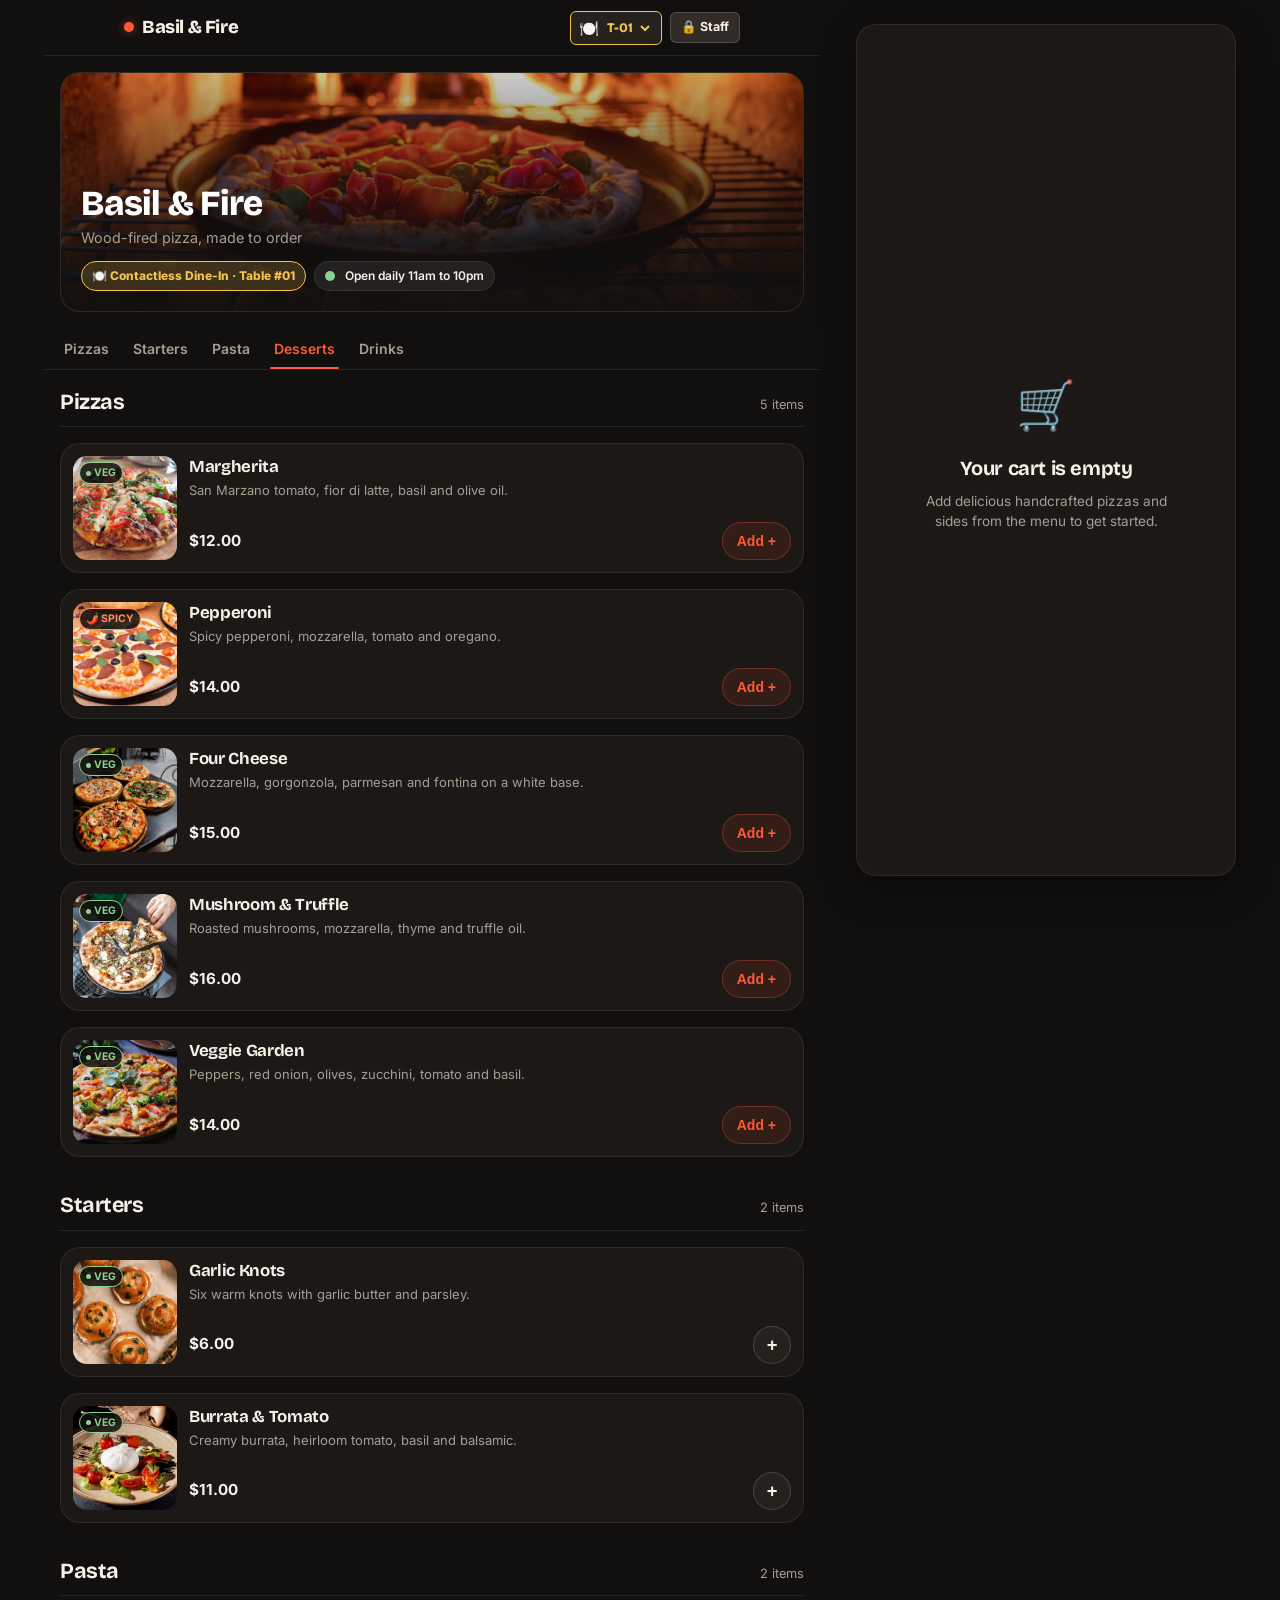
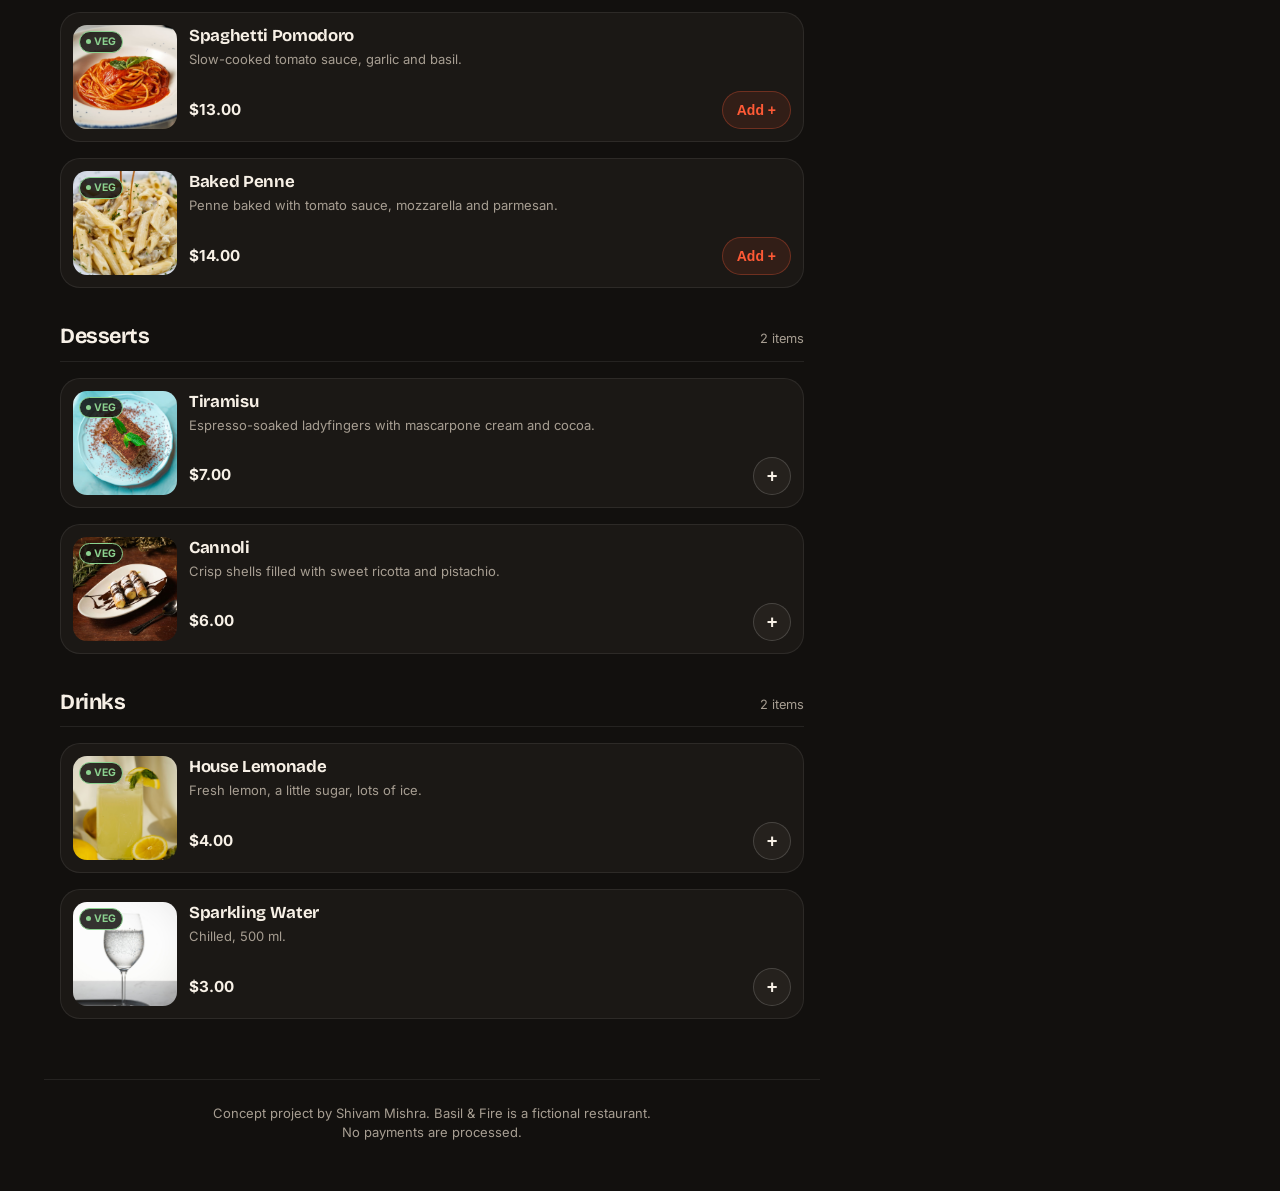
==== commit da4a3e6d: "Update index.html" ====
--- a/index.html
+++ b/index.html
@@ -3,14 +3,14 @@
 <head>
   <meta charset="UTF-8">
   <meta name="viewport" content="width=device-width, initial-scale=1, viewport-fit=cover">
-  <title>Basil & Fire — Handcrafted Wood-Fired Pizza</title>
-  <meta name="description" content="Basil & Fire is a concept wood-fired pizza kitchen by Shivam Mishra. Direct online ordering without marketplace markups.">
+  <title>Basil & Fire — Wood-Fired Pizza</title>
+  <meta name="description" content="Basil & Fire is a concept wood-fired pizza kitchen by Shivam Mishra. Direct ordering with no marketplace commission.">
 
   <!-- Open Graph / Social Media Meta Tags -->
   <meta property="og:type" content="website">
   <meta property="og:url" content="https://basil-fire-ordering.vercel.app/">
   <meta property="og:title" content="Basil & Fire — Wood-Fired Pizza">
-  <meta property="og:description" content="Concept wood-fired pizza kitchen ordering web app by Shivam Mishra. Honest food, zero commissions.">
+  <meta property="og:description" content="Concept wood-fired pizza kitchen ordering web app by Shivam Mishra. Direct ordering with no marketplace commission.">
   <meta property="og:image" content="https://basil-fire-ordering.vercel.app/og.jpg">
 
   <!-- Twitter Meta Tags -->
--- a/style.css
+++ b/style.css
@@ -2119,3 +2119,1731 @@
 /* Drinks (Lemonade shifted left towards the glass) */
 [data-id="lemonade"] .item-img     { object-position: 40% 40%; }
 [data-id="sparkling"] .item-img    { object-position: 50% 50%; }
+/* ==========================================================================
+   Portfolio Polish, Sticky Cart Fix, Scroll-Bleed Fix & Mobile Chip Placement
+   ========================================================================== */
+
+/* 1. Fix Desktop Sticky Cart (Align-items start allows sticky scroll anchor) */
+@media (min-width: 1024px) {
+  .app-shell {
+    align-items: start !important;
+  }
+
+  .desktop-cart-column {
+    position: sticky !important;
+    top: 24px !important;
+    max-height: calc(100dvh - 48px) !important;
+    overflow-y: auto !important;
+    box-shadow: 0 12px 40px rgba(0, 0, 0, 0.45) !important;
+  }
+}
+
+/* 2. Prevent Background Screen Scroll Bleed (Overscroll Containment) */
+.sheet,
+.sheet__scroll-content,
+.overlay-container,
+.cart-lines-scroller {
+  overscroll-behavior: contain !important;
+  -webkit-overflow-scrolling: touch;
+}
+
+body.is-locked {
+  overscroll-behavior: none !important;
+}
+
+/* 3. Mobile Active Order Chip: Moved away from header toggle to bottom-right FAB */
+@media (max-width: 768px) {
+  .active-order-chip {
+    top: auto !important;
+    bottom: 84px !important;
+    right: 16px !important;
+    background: rgba(30, 26, 23, 0.95) !important;
+    backdrop-filter: blur(12px) !important;
+    -webkit-backdrop-filter: blur(12px) !important;
+    box-shadow: 0 8px 24px rgba(0, 0, 0, 0.6) !important;
+  }
+}
+
+/* 4. High-End Motion & Portfolio Card Polish */
+.item-card {
+  transition: transform 0.22s cubic-bezier(0.16, 1, 0.3, 1), 
+              border-color 0.22s ease, 
+              box-shadow 0.22s ease !important;
+}
+
+.item-card:hover {
+  transform: translateY(-2px);
+  border-color: rgba(255, 90, 54, 0.35) !important;
+  box-shadow: 0 8px 24px rgba(0, 0, 0, 0.5) !important;
+}
+
+.btn--primary {
+  transition: transform 0.18s ease, filter 0.18s ease, box-shadow 0.18s ease !important;
+}
+
+.btn--primary:hover {
+  filter: brightness(1.08);
+  box-shadow: 0 4px 18px rgba(255, 90, 54, 0.4) !important;
+}
+
+.btn--whatsapp {
+  transition: transform 0.18s ease, filter 0.18s ease, box-shadow 0.18s ease !important;
+}
+
+.btn--whatsapp:hover {
+  filter: brightness(1.06);
+  box-shadow: 0 4px 18px rgba(37, 211, 102, 0.35) !important;
+}
+/* ==========================================================================
+   Permanent Fixes: Sticky Desktop Cart, Scroll Bleed & Mobile Chip Reposition
+   ========================================================================== */
+
+/* 1. Fix Sticky Cart: In Chromium browsers, 'overflow-x: hidden' breaks sticky.
+      Replacing with 'overflow-x: clip' preserves sticky scroll anchoring. */
+html, body {
+  overflow-x: clip !important;
+}
+
+@media (min-width: 1024px) {
+  .app-shell {
+    display: grid !important;
+    grid-template-columns: 1fr 380px !important;
+    align-items: start !important; /* Vital for sticky */
+    gap: 36px !important;
+  }
+
+  .desktop-cart-column {
+    display: block !important;
+    position: -webkit-sticky !important;
+    position: sticky !important;
+    top: 24px !important;
+    height: calc(100vh - 48px) !important;
+    max-height: calc(100dvh - 48px) !important;
+    overflow-y: auto !important;
+    z-index: 20 !important;
+  }
+}
+
+/* 2. Fix Background Scroll Bleed: Locks body completely when sheet is open */
+body.is-locked {
+  overflow: hidden !important;
+  height: 100vh !important;
+  touch-action: none !important;
+}
+
+.sheet,
+.sheet__scroll-content {
+  overscroll-behavior: contain !important;
+  -webkit-overflow-scrolling: touch !important;
+}
+
+/* 3. Reposition Mobile Active Order Chip (Away from Delivery/Pickup Header) */
+@media (max-width: 1023px) {
+  .active-order-chip {
+    top: auto !important;
+    bottom: 84px !important; /* Floats above cart bar at bottom right */
+    right: 16px !important;
+    left: auto !important;
+    background: #1F1B17 !important;
+    border: 1px solid var(--tomato) !important;
+    box-shadow: 0 8px 24px rgba(0, 0, 0, 0.7) !important;
+    z-index: 55 !important;
+  }
+}
+
+/* 4. Portfolio-Grade Hover & Micro-Animations */
+.item-card {
+  transition: transform 0.25s cubic-bezier(0.16, 1, 0.3, 1), 
+              border-color 0.2s ease, 
+              box-shadow 0.25s ease !important;
+}
+
+.item-card:hover {
+  transform: translateY(-3px) scale(1.005) !important;
+  border-color: rgba(255, 90, 54, 0.4) !important;
+  box-shadow: 0 10px 30px rgba(0, 0, 0, 0.6) !important;
+}
+
+.btn-action--add, 
+.btn-action--custom {
+  transition: transform 0.18s ease, background-color 0.18s ease !important;
+}
+
+.btn-action--add:hover, 
+.btn-action--custom:hover {
+  transform: scale(1.06) !important;
+}
+/* ==========================================================================
+   Dine-In Table QR Generator, Portal Badges & Sticky Cart Lock
+   ========================================================================== */
+
+/* Portal Switcher Badge in Header */
+.portal-badge {
+  display: inline-flex;
+  align-items: center;
+  gap: 6px;
+  background: var(--surface-3);
+  border: 1px solid var(--line-strong);
+  color: var(--text);
+  padding: 4px 10px;
+  border-radius: 999px;
+  font-size: 0.75rem;
+  font-weight: 700;
+  text-decoration: none;
+  transition: border-color 0.2s ease, background-color 0.2s ease;
+}
+
+.portal-badge:hover {
+  border-color: var(--tomato);
+  background: rgba(255, 90, 54, 0.15);
+}
+
+.table-active-tag {
+  background: rgba(139, 209, 143, 0.15);
+  border: 1px solid var(--basil);
+  color: var(--basil);
+  padding: 6px 14px;
+  border-radius: 999px;
+  font-weight: 700;
+  font-size: 0.85rem;
+}
+
+.chip--table {
+  background: rgba(139, 209, 143, 0.18);
+  border-color: var(--basil);
+  color: #B2E8B5;
+}
+
+/* Badge for Dine-In Table Orders */
+.badge--table {
+  background: rgba(242, 193, 78, 0.18);
+  border: 1px solid var(--gold);
+  color: var(--gold);
+  font-weight: 800;
+}
+
+/* Table QR Modal */
+.btn--table-qr {
+  background: rgba(242, 193, 78, 0.15);
+  border-color: var(--gold);
+  color: var(--gold);
+  font-weight: 700;
+}
+
+.btn--table-qr:hover {
+  background: var(--gold);
+  color: #12100E;
+}
+
+.qr-modal-backdrop {
+  position: fixed;
+  inset: 0;
+  background: rgba(0, 0, 0, 0.82);
+  z-index: 150;
+  display: flex;
+  align-items: center;
+  justify-content: center;
+  padding: 20px;
+}
+
+.qr-modal {
+  background: var(--surface);
+  border: 1px solid var(--line-strong);
+  border-radius: var(--radius-xl);
+  padding: var(--space-5);
+  max-width: 440px;
+  width: 100%;
+  box-shadow: 0 20px 60px rgba(0, 0, 0, 0.9);
+}
+
+.qr-modal__head {
+  display: flex;
+  justify-content: space-between;
+  align-items: center;
+  margin-bottom: 8px;
+}
+
+.qr-modal__desc {
+  font-size: 0.85rem;
+  color: var(--muted);
+  margin-bottom: 14px;
+}
+
+.table-selector-row {
+  display: flex;
+  align-items: center;
+  gap: 12px;
+  margin-bottom: 16px;
+  font-weight: 600;
+  font-size: 0.9rem;
+}
+
+.qr-code-display {
+  display: flex;
+  justify-content: center;
+  background: #F7F0E6;
+  border-radius: var(--radius-md);
+  padding: 16px;
+  margin: 12px 0;
+}
+
+.qr-img {
+  width: 190px;
+  height: 190px;
+  display: block;
+}
+
+.qr-scan-hint {
+  font-size: 0.8rem;
+  color: var(--muted);
+  text-align: center;
+  margin-top: 6px;
+}
+/* ==========================================================================
+   Luxury KDS Display, Staff PIN Gate & Table QR Card Styles
+   ========================================================================== */
+
+/* 1. Staff Security PIN Lock Screen */
+.pin-lock-screen {
+  position: fixed;
+  inset: 0;
+  z-index: 300;
+  background: radial-gradient(circle at 50% 30%, #201C18 0%, #0E0C0B 100%);
+  display: flex;
+  align-items: center;
+  justify-content: center;
+  padding: 20px;
+}
+
+.pin-card {
+  background: rgba(27, 24, 21, 0.85);
+  backdrop-filter: blur(24px);
+  -webkit-backdrop-filter: blur(24px);
+  border: 1px solid var(--line-strong);
+  border-radius: var(--radius-xl);
+  padding: 36px 32px;
+  max-width: 380px;
+  width: 100%;
+  text-align: center;
+  box-shadow: 0 24px 64px rgba(0, 0, 0, 0.9);
+}
+
+.pin-brand {
+  margin-bottom: 24px;
+}
+
+.pin-logo {
+  font-size: 2.4rem;
+  display: inline-block;
+  margin-bottom: 6px;
+}
+
+.pin-brand h2 {
+  font-size: 1.5rem;
+  letter-spacing: -0.02em;
+}
+
+.pin-brand p {
+  font-size: 0.85rem;
+  color: var(--muted);
+}
+
+.pin-instructions {
+  font-size: 0.875rem;
+  font-weight: 600;
+  color: var(--text);
+  margin-bottom: 12px;
+}
+
+.pin-dots {
+  display: flex;
+  justify-content: center;
+  gap: 16px;
+  margin-bottom: 24px;
+  transition: transform 0.2s ease;
+}
+
+.pin-dots.is-error {
+  animation: pinShake 0.35s ease;
+}
+
+@keyframes pinShake {
+  0%, 100% { transform: translateX(0); }
+  25% { transform: translateX(-8px); }
+  75% { transform: translateX(8px); }
+}
+
+.pin-dots .dot {
+  width: 16px;
+  height: 16px;
+  border-radius: 50%;
+  border: 2px solid var(--line-strong);
+  background: transparent;
+  transition: background-color 0.15s ease, border-color 0.15s ease, transform 0.15s ease;
+}
+
+.pin-dots .dot.is-filled {
+  background: var(--tomato);
+  border-color: var(--tomato);
+  transform: scale(1.15);
+}
+
+.pin-keypad {
+  display: grid;
+  grid-template-columns: repeat(3, 1fr);
+  gap: 12px;
+  margin-bottom: 20px;
+}
+
+.pin-key {
+  height: 60px;
+  border-radius: var(--radius-md);
+  background: var(--surface-2);
+  border: 1px solid var(--line);
+  color: var(--text);
+  font-family: var(--font-heading);
+  font-size: 1.4rem;
+  font-weight: 700;
+  display: flex;
+  align-items: center;
+  justify-content: center;
+  cursor: pointer;
+  transition: transform 0.1s ease, background 0.1s ease;
+}
+
+.pin-key:active {
+  transform: scale(0.94);
+  background: var(--surface-3);
+}
+
+.pin-key--ghost {
+  font-family: var(--font-body);
+  font-size: 0.95rem;
+  background: transparent;
+  border-color: transparent;
+  color: var(--muted);
+}
+
+.pin-hint {
+  font-size: 0.8rem;
+  color: var(--muted);
+}
+
+.pin-hint strong {
+  color: var(--gold);
+}
+
+.pin-exit-link {
+  display: inline-block;
+  margin-top: 16px;
+  font-size: 0.8125rem;
+  color: var(--muted);
+  text-decoration: none;
+}
+
+.pin-exit-link:hover {
+  color: var(--text);
+}
+
+/* 2. Luxury KDS Header & Wrapper */
+.kds-wrapper {
+  padding: 16px 24px;
+  max-width: 1700px;
+  margin: 0 auto;
+}
+
+.kds-header {
+  display: flex;
+  justify-content: space-between;
+  align-items: center;
+  padding-bottom: 16px;
+  border-bottom: 1px solid var(--line);
+  flex-wrap: wrap;
+  gap: 12px;
+}
+
+.kds-brand-group {
+  display: flex;
+  align-items: center;
+  gap: 14px;
+}
+
+.kds-live-status {
+  display: flex;
+  align-items: center;
+  gap: 8px;
+}
+
+.live-pulse-dot {
+  width: 10px;
+  height: 10px;
+  border-radius: 50%;
+  background: var(--basil);
+  box-shadow: 0 0 10px rgba(139, 209, 143, 0.7);
+}
+
+.kds-title {
+  font-family: var(--font-heading);
+  font-size: 1.35rem;
+  font-weight: 800;
+  letter-spacing: -0.02em;
+}
+
+.staff-badge {
+  font-size: 0.75rem;
+  font-weight: 700;
+  background: rgba(139, 209, 143, 0.15);
+  color: var(--basil);
+  border: 1px solid var(--basil);
+  padding: 3px 10px;
+  border-radius: 999px;
+}
+
+.kds-nav-actions {
+  display: flex;
+  align-items: center;
+  gap: 10px;
+}
+
+.btn--lock {
+  border-color: rgba(255, 90, 54, 0.4);
+  color: #FFA590;
+}
+
+/* Header Staff Portal Button in Customer App */
+.staff-portal-btn {
+  display: inline-flex;
+  align-items: center;
+  gap: 4px;
+  background: var(--surface-3);
+  border: 1px solid var(--line-strong);
+  color: var(--muted);
+  padding: 6px 12px;
+  border-radius: 999px;
+  font-size: 0.75rem;
+  font-weight: 700;
+  text-decoration: none;
+  transition: all 0.2s ease;
+}
+
+.staff-portal-btn:hover {
+  color: var(--text);
+  border-color: var(--gold);
+}
+
+.table-desk-badge {
+  background: rgba(242, 193, 78, 0.15);
+  border: 1px solid var(--gold);
+  color: var(--gold);
+  font-weight: 800;
+  font-size: 0.85rem;
+  padding: 6px 14px;
+  border-radius: 999px;
+}
+
+/* 3. KDS Kanban Columns */
+.kds-grid {
+  display: grid;
+  grid-template-columns: repeat(4, 1fr);
+  gap: 18px;
+  margin-top: 20px;
+}
+
+.kds-column {
+  background: var(--surface);
+  border: 1px solid var(--line);
+  border-radius: var(--radius-lg);
+  padding: 16px;
+  display: flex;
+  flex-direction: column;
+  min-height: 76vh;
+}
+
+.kds-column__head {
+  display: flex;
+  justify-content: space-between;
+  align-items: center;
+  padding-bottom: 12px;
+  border-bottom: 1px solid var(--line);
+  margin-bottom: 14px;
+}
+
+.col-title-wrap {
+  display: flex;
+  align-items: center;
+  gap: 8px;
+}
+
+.col-title-wrap h2 {
+  font-size: 1.05rem;
+}
+
+.col-dot {
+  width: 8px;
+  height: 8px;
+  border-radius: 50%;
+}
+
+.dot--new { background: var(--tomato); }
+.dot--prep { background: var(--gold); }
+.dot--ready { background: var(--basil); }
+.dot--done { background: var(--muted); }
+
+.col-count-pill {
+  font-weight: 800;
+  font-size: 0.8rem;
+  background: var(--surface-2);
+  border: 1px solid var(--line);
+  padding: 3px 10px;
+  border-radius: 999px;
+}
+
+.kds-card-list {
+  display: flex;
+  flex-direction: column;
+  gap: 14px;
+  flex: 1;
+  overflow-y: auto;
+}
+
+/* 4. Luxury Order Card */
+.k-card {
+  background: var(--surface-2);
+  border: 1px solid var(--line);
+  border-radius: var(--radius-md);
+  padding: 14px;
+  display: flex;
+  flex-direction: column;
+  gap: 10px;
+  box-shadow: 0 4px 16px rgba(0, 0, 0, 0.4);
+}
+
+.k-card__top {
+  display: flex;
+  justify-content: space-between;
+  align-items: baseline;
+}
+
+.k-order-id {
+  font-weight: 800;
+  font-size: 1rem;
+  color: var(--text);
+  margin-right: 6px;
+}
+
+.k-customer-name {
+  font-size: 0.85rem;
+  color: var(--muted);
+  font-weight: 600;
+}
+
+.k-timer-pill {
+  font-size: 0.75rem;
+  font-weight: 700;
+  color: var(--gold);
+  background: rgba(242, 193, 78, 0.1);
+  padding: 2px 8px;
+  border-radius: 999px;
+}
+
+.k-card__meta {
+  display: flex;
+  align-items: center;
+  gap: 8px;
+  flex-wrap: wrap;
+}
+
+.k-badge {
+  font-size: 0.7rem;
+  font-weight: 800;
+  padding: 3px 8px;
+  border-radius: 999px;
+  letter-spacing: 0.04em;
+}
+
+.k-badge--table {
+  background: rgba(242, 193, 78, 0.18);
+  border: 1px solid var(--gold);
+  color: var(--gold);
+}
+
+.k-badge--del {
+  background: rgba(255, 90, 54, 0.15);
+  border: 1px solid var(--tomato);
+  color: var(--tomato);
+}
+
+.k-badge--pic {
+  background: rgba(139, 209, 143, 0.15);
+  border: 1px solid var(--basil);
+  color: var(--basil);
+}
+
+.k-phone-tag, .k-addr-tag {
+  font-size: 0.75rem;
+  color: var(--muted);
+}
+
+.k-card__items-box {
+  background: var(--surface-3);
+  border-radius: var(--radius-sm);
+  padding: 10px 12px;
+  display: flex;
+  flex-direction: column;
+  gap: 6px;
+}
+
+.k-item-line {
+  font-size: 0.8125rem;
+  line-height: 1.35;
+}
+
+.k-qty-num {
+  font-weight: 800;
+  color: var(--tomato);
+  margin-right: 4px;
+}
+
+.k-food-name {
+  font-weight: 600;
+}
+
+.k-opts-text {
+  font-size: 0.72rem;
+  color: var(--muted);
+}
+
+.k-note-highlight {
+  font-size: 0.72rem;
+  color: var(--gold);
+  font-style: italic;
+  margin-top: 2px;
+}
+
+.k-card__bottom {
+  display: flex;
+  justify-content: space-between;
+  align-items: center;
+  margin-top: 4px;
+  padding-top: 8px;
+  border-top: 1px solid var(--line);
+}
+
+.k-order-price {
+  font-weight: 800;
+  font-size: 0.95rem;
+}
+
+.k-done-tag {
+  font-size: 0.75rem;
+  color: var(--muted);
+  font-weight: 700;
+}
+
+/* 5. Printable Table QR Card Preview */
+.table-selector-box {
+  display: flex;
+  align-items: center;
+  gap: 10px;
+  margin-bottom: 16px;
+}
+
+.table-dropdown {
+  width: 160px;
+  padding: 8px 12px;
+}
+
+.qr-card-preview {
+  background: #F7F0E6;
+  color: #12100E;
+  border-radius: var(--radius-lg);
+  padding: 24px;
+  text-align: center;
+  box-shadow: 0 10px 30px rgba(0, 0, 0, 0.4);
+}
+
+.qr-brand-tag {
+  font-family: var(--font-heading);
+  font-weight: 800;
+  font-size: 1.1rem;
+  color: var(--tomato);
+}
+
+.qr-table-headline {
+  font-family: var(--font-heading);
+  font-weight: 900;
+  font-size: 1.7rem;
+  letter-spacing: 0.04em;
+  margin: 4px 0 12px;
+}
+
+.qr-image-wrapper {
+  display: flex;
+  justify-content: center;
+  margin-bottom: 12px;
+}
+
+.qr-image-wrapper img {
+  width: 200px;
+  height: 200px;
+  display: block;
+  border-radius: 8px;
+}
+
+.qr-instructions {
+  font-size: 0.8rem;
+  font-weight: 600;
+  color: #55504A;
+  max-width: 240px;
+  margin: 0 auto;
+}
+
+/* 6. Mobile Responsiveness */
+.kds-mobile-tabs {
+  display: none;
+}
+
+@media (max-width: 1023px) {
+  .kds-grid {
+    grid-template-columns: 1fr;
+  }
+  .kds-mobile-tabs {
+    display: flex;
+    gap: 8px;
+    overflow-x: auto;
+    margin: 14px 0 6px;
+    padding-bottom: 4px;
+  }
+  .kds-tab-pill {
+    flex: 1;
+    background: var(--surface-2);
+    border: 1px solid var(--line);
+    color: var(--muted);
+    font-size: 0.8rem;
+    font-weight: 700;
+    padding: 8px 12px;
+    border-radius: 999px;
+    white-space: nowrap;
+    cursor: pointer;
+  }
+  .kds-tab-pill.is-active {
+    background: var(--tomato);
+    color: #FFFFFF;
+    border-color: var(--tomato);
+  }
+  .kds-column {
+    display: none;
+    min-height: auto;
+  }
+  .kds-column.is-mob-visible {
+    display: flex;
+  }
+}
+/* ==========================================================================
+   Clean Mobile Header & In-Checkout Fulfillment Switch
+   ========================================================================== */
+
+/* Header controls alignment */
+.nav-actions-wrap {
+  display: flex;
+  align-items: center;
+  gap: 12px;
+}
+
+/* Hide delivery/pickup segmented toggle in mobile header; shown in checkout instead */
+@media (max-width: 768px) {
+  .desktop-only-control {
+    display: none !important;
+  }
+}
+
+/* Dine-in Table Notice in Checkout */
+.table-checkout-notice {
+  display: flex;
+  align-items: center;
+  gap: 12px;
+  background: rgba(242, 193, 78, 0.12);
+  border: 1px solid var(--gold);
+  border-radius: var(--radius-md);
+  padding: 14px;
+  color: var(--text);
+}
+
+.table-icon {
+  font-size: 1.8rem;
+}
+
+.table-checkout-notice strong {
+  display: block;
+  font-size: 0.95rem;
+  color: var(--gold);
+}
+
+.table-checkout-notice p {
+  font-size: 0.78rem;
+  color: var(--muted);
+  margin-top: 2px;
+}
+/* ==========================================================================
+   Header-Tabs Seamless Stacking, Zero Gap & Glowing Customer Menu Button
+   ========================================================================== */
+
+/* 1. Eliminate Background Peek-Through Between Header and Category Tabs */
+.app-header {
+  height: 56px !important;
+  padding: 0 var(--space-4) !important;
+  display: flex !important;
+  align-items: center !important;
+  background: #12100E !important;
+  border-bottom: 1px solid var(--line) !important;
+  z-index: 60 !important;
+}
+
+.category-tabs {
+  top: 56px !important; /* Matches exact height of header, 0px gap */
+  margin-top: 0 !important;
+  background: #12100E !important;
+  border-bottom: 1px solid var(--line) !important;
+  z-index: 50 !important;
+}
+
+/* 2. Tighten Gap Below Menu / Drinks Section */
+.main-column {
+  padding-bottom: 24px !important;
+}
+
+.app-footer {
+  margin-top: 12px !important;
+  padding: 24px var(--space-4) calc(24px + env(safe-area-inset-bottom)) !important;
+}
+
+/* 3. Completely Suppress Floating Active Order Chip on Screen */
+.active-order-chip {
+  display: none !important;
+  visibility: hidden !important;
+}
+
+/* 4. Luxury Glowing Customer Menu Button in Kitchen */
+.btn--glow-portal {
+  background: linear-gradient(135deg, rgba(255, 90, 54, 0.25), rgba(242, 193, 78, 0.25)) !important;
+  border: 1px solid var(--tomato) !important;
+  color: #FFFFFF !important;
+  font-weight: 700 !important;
+  box-shadow: 0 0 16px rgba(255, 90, 54, 0.4) !important;
+  animation: glowPulse 2.4s infinite alternate !important;
+  text-decoration: none !important;
+}
+
+.btn--glow-portal:hover {
+  background: var(--tomato) !important;
+  box-shadow: 0 0 24px rgba(255, 90, 54, 0.8) !important;
+}
+
+@keyframes glowPulse {
+  0% {
+    box-shadow: 0 0 8px rgba(255, 90, 54, 0.3);
+    border-color: rgba(255, 90, 54, 0.6);
+  }
+  100% {
+    box-shadow: 0 0 22px rgba(255, 90, 54, 0.75), 0 0 12px rgba(242, 193, 78, 0.5);
+    border-color: var(--gold);
+  }
+}
+
+/* 5. Mobile KDS Single-Row Header Cleanliness */
+@media (max-width: 768px) {
+  .kds-header {
+    padding: 10px 14px !important;
+    gap: 8px !important;
+  }
+  .kds-title {
+    font-size: 1.15rem !important;
+  }
+  .kds-nav-actions .btn {
+    min-height: 38px !important;
+    padding: 0 12px !important;
+    font-size: 0.8rem !important;
+  }
+}
+/* ==========================================================================
+   Full-Width Clean Header, Tactile Checkout Cards, KDS Settings & Styling
+   ========================================================================== */
+
+/* 1. Header Layout: Brand Extreme Left, Staff Portal Extreme Right */
+.nav-container--spaced {
+  display: flex !important;
+  justify-content: space-between !important;
+  align-items: center !important;
+  width: 100% !important;
+  max-width: 100% !important;
+  padding: 0 4px !important;
+}
+
+.nav-right-actions {
+  display: flex !important;
+  align-items: center !important;
+  gap: 12px !important;
+  margin-left: auto !important;
+}
+
+/* 2. Tactile Interactive Fulfillment Cards in Checkout */
+.tactile-modes-grid {
+  display: grid;
+  grid-template-columns: 1fr 1fr;
+  gap: 10px;
+  margin-top: 4px;
+}
+
+.mode-card {
+  display: flex;
+  align-items: center;
+  gap: 12px;
+  padding: 14px 16px;
+  background: var(--surface-2);
+  border: 2px solid var(--line);
+  border-radius: var(--radius-md);
+  color: var(--text);
+  font-family: var(--font-body);
+  cursor: pointer;
+  text-align: left;
+  transition: transform 0.15s ease, border-color 0.2s ease, background-color 0.2s ease, box-shadow 0.2s ease;
+}
+
+.mode-card:hover {
+  border-color: rgba(255, 90, 54, 0.4);
+  background: rgba(255, 90, 54, 0.05);
+}
+
+.mode-card:active {
+  transform: scale(0.96);
+}
+
+.mode-card.is-selected {
+  border-color: var(--tomato) !important;
+  background: rgba(255, 90, 54, 0.12) !important;
+  box-shadow: 0 0 16px rgba(255, 90, 54, 0.25) !important;
+}
+
+.mode-card__radio {
+  width: 20px;
+  height: 20px;
+  border-radius: 50%;
+  border: 2px solid var(--line-strong);
+  display: flex;
+  align-items: center;
+  justify-content: center;
+  flex-shrink: 0;
+}
+
+.mode-card.is-selected .mode-card__radio {
+  border-color: var(--tomato);
+}
+
+.radio-indicator {
+  width: 10px;
+  height: 10px;
+  border-radius: 50%;
+  background: transparent;
+  transition: background-color 0.15s ease, transform 0.15s ease;
+}
+
+.mode-card.is-selected .radio-indicator {
+  background: var(--tomato);
+  transform: scale(1.1);
+}
+
+.mode-card__content {
+  display: flex;
+  flex-direction: column;
+  gap: 2px;
+}
+
+.mode-card__title {
+  font-weight: 700;
+  font-size: 0.92rem;
+}
+
+.mode-card__time {
+  font-size: 0.78rem;
+  color: var(--muted);
+}
+
+.mode-card.is-selected .mode-card__time {
+  color: #FFA590;
+  font-weight: 600;
+}
+
+/* 3. KDS Header Buttons & Rich Colors */
+.btn--settings {
+  background: var(--surface-3);
+  border: 1px solid var(--line-strong);
+  color: var(--text);
+  font-weight: 700;
+}
+
+.btn--settings:hover {
+  border-color: var(--gold);
+  color: var(--gold);
+}
+
+.btn--table-qr {
+  background: rgba(242, 193, 78, 0.15) !important;
+  border: 1px solid var(--gold) !important;
+  color: var(--gold) !important;
+  font-weight: 700 !important;
+}
+
+.btn--table-qr:hover {
+  background: var(--gold) !important;
+  color: #12100E !important;
+}
+
+/* KDS Column Top Accent Lines */
+.kds-column {
+  border-top-width: 3px !important;
+}
+.kds-column[data-status="new"] { border-top-color: var(--tomato) !important; }
+.kds-column[data-status="preparing"] { border-top-color: var(--gold) !important; }
+.kds-column[data-status="ready"] { border-top-color: var(--basil) !important; }
+.kds-column[data-status="completed"] { border-top-color: var(--muted) !important; }
+
+/* Empty Column Watermark */
+.kds-empty-col {
+  display: flex;
+  flex-direction: column;
+  align-items: center;
+  justify-content: center;
+  padding: 48px 16px;
+  color: var(--muted);
+  opacity: 0.45;
+  text-align: center;
+}
+
+.empty-col-icon {
+  font-size: 2rem;
+  margin-bottom: 6px;
+}
+
+/* 4. KDS Settings Modal */
+.kds-settings-modal {
+  max-width: 500px !important;
+}
+
+.settings-content {
+  display: flex;
+  flex-direction: column;
+  gap: 20px;
+  margin-top: 10px;
+}
+
+.settings-group {
+  background: var(--surface-2);
+  border: 1px solid var(--line);
+  border-radius: var(--radius-md);
+  padding: 16px;
+}
+
+.settings-group h4 {
+  font-size: 0.95rem;
+  margin-bottom: 4px;
+}
+
+.settings-hint {
+  font-size: 0.8rem;
+  color: var(--muted);
+  margin-bottom: 12px;
+}
+
+.settings-input-row {
+  display: flex;
+  gap: 10px;
+}
+
+.timing-fields-grid {
+  display: grid;
+  grid-template-columns: 1fr 1fr;
+  gap: 12px;
+}
+
+.timing-fields-grid label {
+  font-size: 0.8rem;
+  color: var(--muted);
+  font-weight: 600;
+  display: block;
+  margin-bottom: 4px;
+}
+
+.settings-status-msg {
+  display: block;
+  font-size: 0.8rem;
+  font-weight: 700;
+  margin-top: 8px;
+}
+
+.pin-security-toggle {
+  margin: 12px 0 16px;
+  font-size: 0.8rem;
+  color: var(--muted);
+}
+
+.pin-security-toggle input {
+  margin-right: 6px;
+  accent-color: var(--tomato);
+}
+/* ==========================================================================
+   Recruiter Demo Guide Banner, Payment Status Badges & Pickup Counter Info
+   ========================================================================== */
+
+/* 1. Recruiter / Client Interactive Demo Guide Banner */
+.demo-guide-banner {
+  background: linear-gradient(90deg, #1E1813 0%, #2A211B 100%);
+  border-bottom: 1px solid var(--line-strong);
+  padding: 8px 16px;
+  position: relative;
+  z-index: 70;
+}
+
+.demo-banner-content {
+  max-width: 1240px;
+  margin: 0 auto;
+  display: flex;
+  align-items: center;
+  justify-content: space-between;
+  gap: 12px;
+  font-size: 0.8rem;
+  flex-wrap: wrap;
+}
+
+.demo-badge {
+  background: var(--tomato);
+  color: #FFFFFF;
+  font-weight: 800;
+  font-size: 0.7rem;
+  padding: 2px 8px;
+  border-radius: 999px;
+  text-transform: uppercase;
+  letter-spacing: 0.04em;
+}
+
+.demo-text {
+  color: var(--text);
+  font-weight: 500;
+  flex: 1;
+}
+
+.demo-open-link {
+  color: var(--gold);
+  font-weight: 700;
+  text-decoration: none;
+  background: rgba(242, 193, 78, 0.12);
+  border: 1px solid rgba(242, 193, 78, 0.35);
+  padding: 3px 10px;
+  border-radius: 999px;
+  white-space: nowrap;
+}
+
+.demo-open-link:hover {
+  background: var(--gold);
+  color: #12100E;
+}
+
+/* 2. Generic Pickup Point Location Chip in Hero (No city/country rule compliant) */
+.chip--pickup-loc {
+  background: rgba(255, 255, 255, 0.06);
+  border-color: rgba(255, 255, 255, 0.15);
+  color: var(--text);
+}
+
+/* 3. KDS Payment Status Badges & Mark Paid Button */
+.btn-mark-paid {
+  background: rgba(255, 90, 54, 0.15);
+  border: 1px solid var(--tomato);
+  color: #FFA590;
+  font-weight: 700;
+  font-size: 0.72rem;
+  padding: 3px 8px;
+  border-radius: 999px;
+  cursor: pointer;
+  transition: all 0.15s ease;
+}
+
+.btn-mark-paid:hover {
+  background: var(--tomato);
+  color: #FFFFFF;
+}
+
+.k-pay-badge--paid {
+  background: rgba(139, 209, 143, 0.2);
+  border: 1px solid var(--basil);
+  color: var(--basil);
+  font-weight: 800;
+  font-size: 0.7rem;
+  padding: 2px 8px;
+  border-radius: 999px;
+}
+
+/* 4. Clear Fulfilled Orders Button */
+.done-actions-wrap {
+  display: flex;
+  align-items: center;
+  gap: 8px;
+}
+
+.btn-clear-done {
+  background: transparent;
+  border: 1px solid var(--line);
+  color: var(--muted);
+  font-size: 0.72rem;
+  font-weight: 600;
+  padding: 2px 8px;
+  border-radius: 4px;
+  cursor: pointer;
+  transition: all 0.15s ease;
+}
+/* ==========================================================================
+   Pure Dine-In Table Selector, QR Lock Pill & Clean Full-Width Header
+   ========================================================================== */
+
+/* Center Table Picker Pill */
+.nav-center-table {
+  display: flex;
+  align-items: center;
+  justify-content: center;
+}
+
+.table-pill {
+  display: inline-flex;
+  align-items: center;
+  gap: 8px;
+  background: var(--surface-2);
+  border: 1px solid var(--gold);
+  padding: 5px 12px;
+  border-radius: 999px;
+  color: var(--text);
+  box-shadow: 0 0 12px rgba(242, 193, 78, 0.2);
+}
+
+.table-pill--locked {
+  background: rgba(139, 209, 143, 0.15);
+  border-color: var(--basil);
+  color: var(--basil);
+}
+
+.table-icon {
+  font-size: 1rem;
+}
+
+.table-name {
+  font-family: var(--font-heading);
+  font-weight: 800;
+  font-size: 0.9rem;
+}
+
+.qr-lock-icon {
+  font-size: 0.8rem;
+  opacity: 0.8;
+}
+
+.header-table-dropdown {
+  background: transparent;
+  border: none;
+  color: var(--gold);
+  font-family: var(--font-heading);
+  font-weight: 800;
+  font-size: 0.9rem;
+  cursor: pointer;
+  outline: none;
+}
+
+.header-table-dropdown option {
+  background: #1B1815;
+  color: #F7F0E6;
+}
+
+/* Active Dine-In Table Badge in Hero */
+.chip--table-active {
+  background: rgba(242, 193, 78, 0.18);
+  border-color: var(--gold);
+  color: var(--gold);
+  font-weight: 800;
+}
+
+/* Dine-In Checkout Table Banner */
+.table-checkout-notice {
+  display: flex;
+  align-items: center;
+  gap: 12px;
+  background: rgba(242, 193, 78, 0.12);
+  border: 1px solid var(--gold);
+  border-radius: var(--radius-md);
+  padding: 14px 16px;
+  color: var(--text);
+  margin-bottom: 4px;
+}
+
+.table-checkout-notice strong {
+  display: block;
+  font-size: 1rem;
+  color: var(--gold);
+}
+
+.table-checkout-notice p {
+  font-size: 0.8rem;
+  color: var(--muted);
+  margin-top: 2px;
+}
+.btn-clear-done:hover {
+  border-color: var(--tomato);
+  color: var(--tomato);
+}
+/* ==========================================================================
+   Live Cloud Sync Refresh Button & KDS Polished Header
+   ========================================================================== */
+
+.cloud-sync-status {
+  font-size: 0.72rem;
+  font-weight: 700;
+  color: var(--basil);
+  background: rgba(139, 209, 143, 0.12);
+  border: 1px solid rgba(139, 209, 143, 0.35);
+  padding: 3px 8px;
+  border-radius: 999px;
+  letter-spacing: 0.04em;
+}
+
+/* Refresh Button in Kitchen Header */
+.btn--refresh {
+  background: var(--surface-3) !important;
+  border: 1px solid var(--line-strong) !important;
+  color: var(--text) !important;
+  font-weight: 700 !important;
+  cursor: pointer;
+  display: inline-flex;
+  align-items: center;
+  gap: 6px;
+  transition: all 0.2s ease !important;
+}
+
+.btn--refresh:hover {
+  border-color: var(--gold) !important;
+  color: var(--gold) !important;
+}
+
+.btn--refresh.is-spinning .refresh-icon {
+  animation: spinIcon 0.5s ease;
+}
+
+@keyframes spinIcon {
+  0% { transform: rotate(0deg); }
+  100% { transform: rotate(360deg); }
+}
+
+/* Luxury KDS Card Top Border Accents */
+.kds-column[data-status="new"] .k-card {
+  border-left: 3px solid var(--tomato);
+}
+.kds-column[data-status="preparing"] .k-card {
+  border-left: 3px solid var(--gold);
+}
+.kds-column[data-status="ready"] .k-card {
+  border-left: 3px solid var(--basil);
+}
+.kds-column[data-status="completed"] .k-card {
+  border-left: 3px solid var(--muted);
+}
+/* ==========================================================================
+   Rectangular Modern Box Badges & Single-Row Mobile KDS Grid
+   ========================================================================== */
+
+/* Modern Rectangular Box Badges (Replaces Cylindrical Oval Look) */
+.cloud-sync-status {
+  font-size: 0.72rem !important;
+  font-weight: 700 !important;
+  color: var(--basil) !important;
+  background: rgba(139, 209, 143, 0.12) !important;
+  border: 1px solid rgba(139, 209, 143, 0.35) !important;
+  padding: 4px 8px !important;
+  border-radius: 6px !important;
+  letter-spacing: 0.04em !important;
+  text-transform: uppercase !important;
+}
+
+.table-pill {
+  display: inline-flex !important;
+  align-items: center !important;
+  gap: 8px !important;
+  background: var(--surface-2) !important;
+  border: 1px solid var(--gold) !important;
+  padding: 6px 12px !important;
+  border-radius: 8px !important; /* Clean rectangular box with rounded corners */
+  color: var(--text) !important;
+  box-shadow: 0 4px 14px rgba(0, 0, 0, 0.4) !important;
+}
+
+.table-label-text {
+  font-size: 0.8rem !important;
+  font-weight: 700 !important;
+  color: var(--gold) !important;
+}
+
+.staff-portal-btn {
+  display: inline-flex !important;
+  align-items: center !important;
+  gap: 6px !important;
+  background: var(--surface-3) !important;
+  border: 1px solid var(--line-strong) !important;
+  color: var(--text) !important;
+  padding: 6px 12px !important;
+  border-radius: 8px !important; /* Clean box */
+  font-size: 0.8rem !important;
+  font-weight: 700 !important;
+  text-decoration: none !important;
+}
+
+.staff-portal-btn:hover {
+  border-color: var(--gold) !important;
+}
+
+/* Mobile KDS Header: Compact Fit so "Customer Menu" Doesn't Get Cut Off */
+@media (max-width: 768px) {
+  .kds-header {
+    display: flex !important;
+    flex-wrap: wrap !important;
+    justify-content: space-between !important;
+    align-items: center !important;
+    padding: 8px 10px !important;
+    gap: 8px !important;
+  }
+
+  .kds-title {
+    font-size: 1.1rem !important;
+  }
+
+  .kds-nav-actions {
+    display: flex !important;
+    flex-wrap: nowrap !important;
+    gap: 6px !important;
+    width: auto !important;
+  }
+
+  .kds-nav-actions .btn {
+    min-height: 34px !important;
+    padding: 4px 8px !important;
+    font-size: 0.75rem !important;
+    white-space: nowrap !important;
+    border-radius: 6px !important;
+  }
+
+  /* Single-Row Mobile Tabs: All 4 Pillars Fit in One Screen (Zero Horizontal Scroll) */
+  .kds-mobile-tabs {
+    display: grid !important;
+    grid-template-columns: repeat(4, 1fr) !important;
+    gap: 6px !important;
+    overflow: hidden !important;
+    padding: 10px 0 4px !important;
+  }
+
+  .kds-tab-pill {
+    width: 100% !important;
+    text-align: center !important;
+    padding: 6px 2px !important;
+    font-size: 0.72rem !important;
+    border-radius: 6px !important;
+  }
+}
+/* ==========================================================================
+   Header Single-Line Alignment & Clean Mobile Cluster
+   ========================================================================== */
+
+/* 1. Prevent Brand Name from ever breaking into multiple lines */
+.nav-container--clean {
+  display: flex !important;
+  justify-content: space-between !important;
+  align-items: center !important;
+  width: 100% !important;
+  padding: 0 12px !important;
+  flex-wrap: nowrap !important;
+}
+
+.brand-link {
+  display: inline-flex !important;
+  align-items: center !important;
+  gap: 8px !important;
+  white-space: nowrap !important;
+  flex-shrink: 0 !important;
+}
+
+.brand-text {
+  white-space: nowrap !important;
+  font-size: 1.15rem !important;
+  font-weight: 800 !important;
+}
+
+/* 2. Compact Right Cluster */
+.nav-controls-cluster {
+  display: flex !important;
+  align-items: center !important;
+  gap: 8px !important;
+  flex-shrink: 0 !important;
+}
+
+.table-compact-badge {
+  display: inline-flex !important;
+  align-items: center !important;
+  gap: 4px !important;
+  background: var(--surface-2) !important;
+  border: 1px solid var(--gold) !important;
+  padding: 4px 8px !important;
+  border-radius: 6px !important;
+}
+
+.table-compact-badge--locked {
+  background: rgba(139, 209, 143, 0.15) !important;
+  border-color: var(--basil) !important;
+  color: var(--basil) !important;
+}
+
+.table-badge-num {
+  font-family: var(--font-heading) !important;
+  font-weight: 800 !important;
+  font-size: 0.8rem !important;
+  color: var(--gold) !important;
+}
+
+.header-table-dropdown {
+  background: transparent !important;
+  border: none !important;
+  color: var(--gold) !important;
+  font-family: var(--font-heading) !important;
+  font-weight: 800 !important;
+  font-size: 0.82rem !important;
+  outline: none !important;
+  padding: 0 !important;
+  cursor: pointer !important;
+}
+
+/* 3. Remove unwanted line under Staff button */
+.staff-portal-btn {
+  border: 1px solid var(--line-strong) !important;
+  border-bottom: 1px solid var(--line-strong) !important;
+  text-decoration: none !important;
+  outline: none !important;
+  box-shadow: none !important;
+  padding: 5px 10px !important;
+  font-size: 0.78rem !important;
+  border-radius: 6px !important;
+}
+/* ==========================================================================
+   Mobile KDS Responsive Layout: Non-Truncated Customer Menu & Perfect Fit
+   ========================================================================== */
+
+@media (max-width: 768px) {
+  /* 1. Header Layout on Mobile */
+  .kds-header {
+    display: flex !important;
+    flex-direction: column !important;
+    align-items: stretch !important;
+    gap: 10px !important;
+    padding: 12px 14px !important;
+  }
+
+  .kds-brand-group {
+    display: flex !important;
+    justify-content: space-between !important;
+    align-items: center !important;
+    width: 100% !important;
+  }
+
+  .kds-title {
+    font-size: 1.25rem !important;
+  }
+
+  /* 2. Action Buttons in a Clean 2-Row / 4-Col Flow (Never Cut Off) */
+  .kds-nav-actions {
+    display: grid !important;
+    grid-template-columns: 1fr 1fr 1fr auto !important;
+    align-items: center !important;
+    gap: 8px !important;
+    width: 100% !important;
+  }
+
+  .btn--kds-action {
+    min-height: 38px !important;
+    padding: 0 8px !important;
+    font-size: 0.78rem !important;
+    white-space: nowrap !important;
+    justify-content: center !important;
+  }
+
+  #customer-menu-link {
+    min-height: 38px !important;
+    padding: 0 12px !important;
+    font-size: 0.8rem !important;
+    white-space: nowrap !important;
+    display: inline-flex !important;
+    align-items: center !important;
+    justify-content: center !important;
+  }
+
+  /* 3. 4 Kanban Pills on Mobile (Zero Scroll, 100% Screen Width) */
+  .kds-mobile-tabs {
+    display: grid !important;
+    grid-template-columns: repeat(4, 1fr) !important;
+    gap: 6px !important;
+    padding: 8px 14px 4px !important;
+    overflow: hidden !important;
+  }
+
+  .kds-tab-pill {
+    padding: 8px 2px !important;
+    font-size: 0.72rem !important;
+    text-align: center !important;
+  }
+}
+/* ==========================================================================
+   Mobile KDS 4-Column Equal Button Grid (Zero Cut-Off Guarantee)
+   ========================================================================== */
+
+@media (max-width: 768px) {
+  .kds-header {
+    display: flex !important;
+    flex-direction: column !important;
+    align-items: stretch !important;
+    gap: 10px !important;
+    padding: 12px !important;
+  }
+
+  .kds-brand-group {
+    display: flex !important;
+    justify-content: space-between !important;
+    align-items: center !important;
+    width: 100% !important;
+  }
+
+  /* Equal 4-Column Grid: Exactly 25% width each, zero overflow */
+  .kds-nav-actions {
+    display: grid !important;
+    grid-template-columns: repeat(4, 1fr) !important;
+    gap: 6px !important;
+    width: 100% !important;
+  }
+
+  .kds-nav-actions .btn {
+    width: 100% !important;
+    min-height: 38px !important;
+    padding: 0 4px !important;
+    font-size: 0.72rem !important;
+    white-space: nowrap !important;
+    justify-content: center !important;
+    border-radius: 6px !important;
+    display: inline-flex !important;
+    align-items: center !important;
+  }
+
+  #customer-menu-link {
+    width: 100% !important;
+    padding: 0 4px !important;
+    font-size: 0.75rem !important;
+    font-weight: 700 !important;
+  }
+}
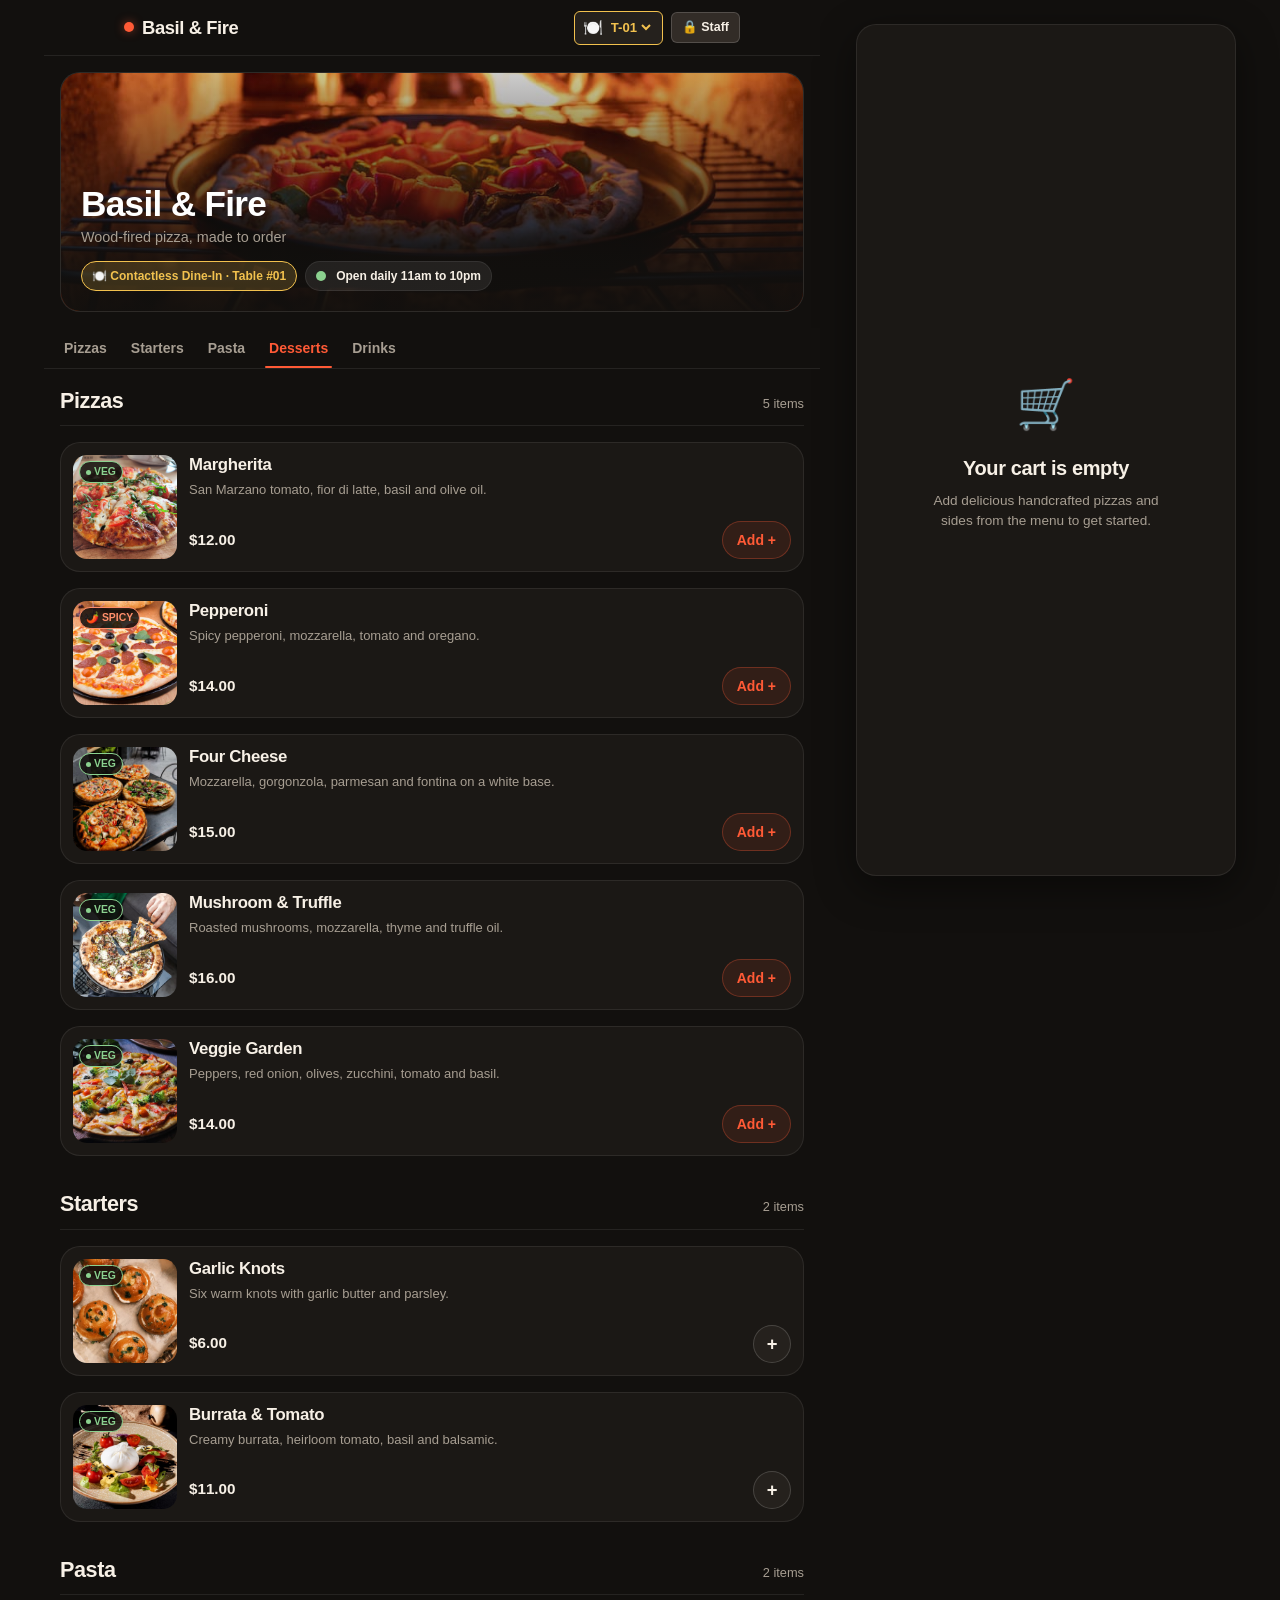
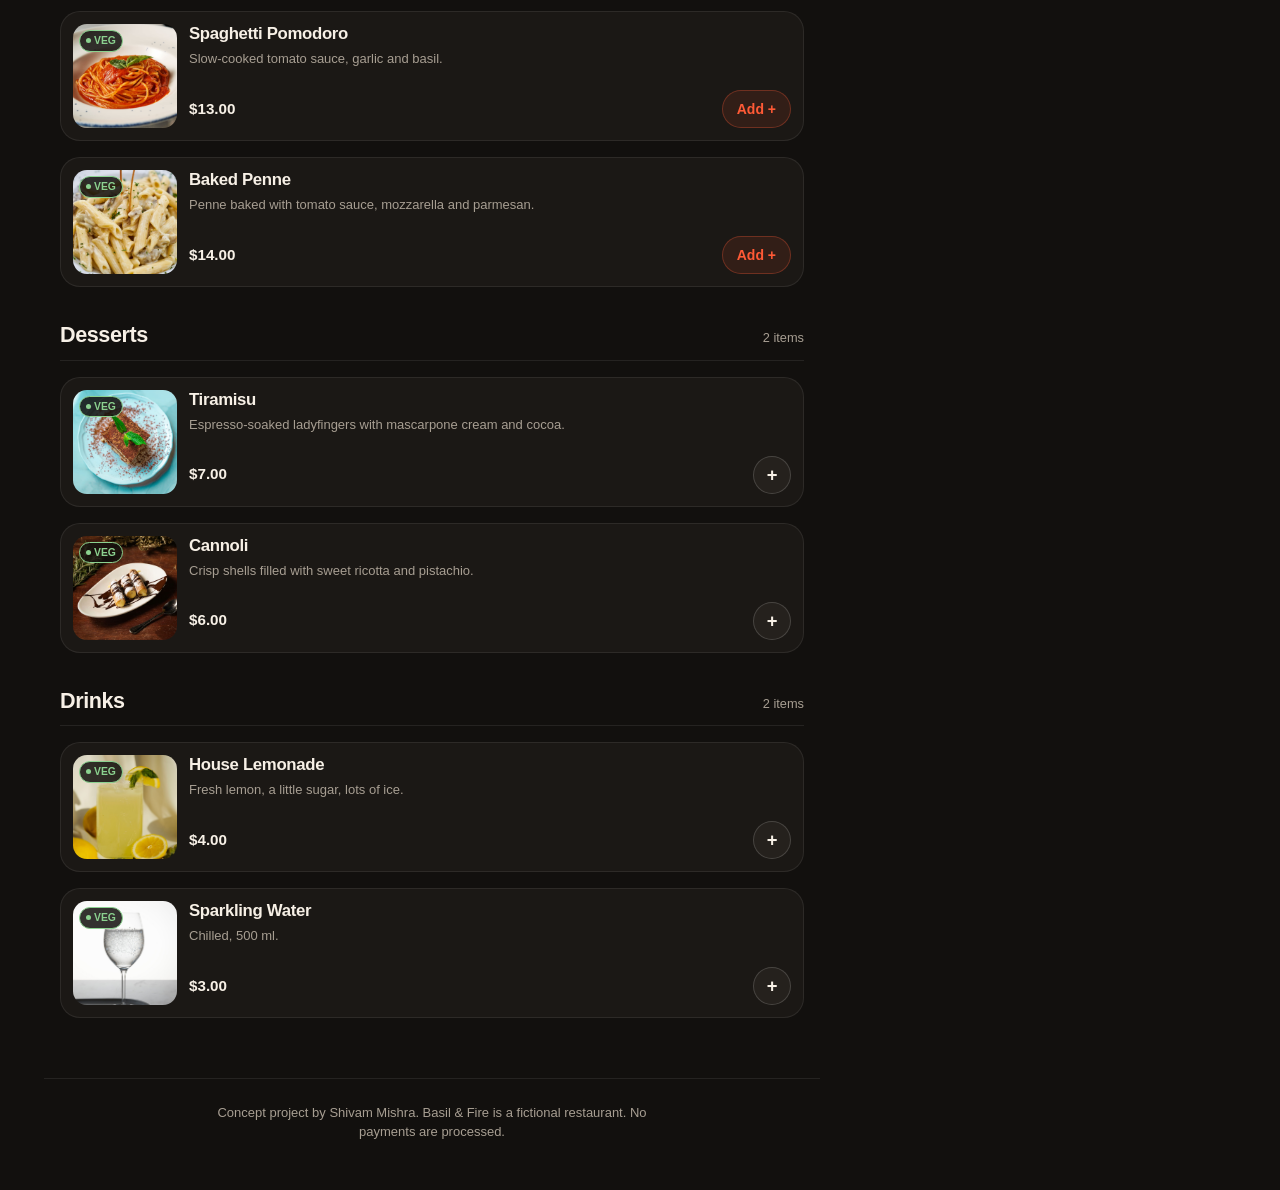
==== commit 8088a556: "Update index.html" ====
--- a/index.html
+++ b/index.html
@@ -3,6 +3,7 @@
 <head>
   <meta charset="UTF-8">
   <meta name="viewport" content="width=device-width, initial-scale=1, viewport-fit=cover">
+  <meta name="theme-color" content="#120E0B">
   <title>Basil & Fire — Wood-Fired Pizza</title>
   <meta name="description" content="Basil & Fire is a concept wood-fired pizza kitchen by Shivam Mishra. Direct ordering with no marketplace commission.">
 
@@ -16,7 +17,7 @@
   <!-- Twitter Meta Tags -->
   <meta name="twitter:card" content="summary_large_image">
   <meta name="twitter:title" content="Basil & Fire — Wood-Fired Pizza">
-  <meta name="twitter:description" content="Concept wood-fired pizza kitchen ordering web app by Shivam Mishra.">
+  <meta name="twitter:description" content="Concept wood-fired pizza kitchen ordering web app by Shivam Mishra. Direct ordering with no marketplace commission.">
   <meta name="twitter:image" content="https://basil-fire-ordering.vercel.app/og.jpg">
 
   <!-- Tomato-Red Pizza Slice Favicon (Inline SVG Data URI) -->
@@ -25,10 +26,10 @@
   <!-- Web App Manifest Link -->
   <link rel="manifest" href="manifest.json">
 
-  <!-- Google Fonts: Bricolage Grotesque & Inter -->
+  <!-- Google Fonts: Fraunces (Display) & DM Sans (Body / UI) -->
   <link rel="preconnect" href="https://fonts.googleapis.com">
   <link rel="preconnect" href="https://fonts.gstatic.com" crossorigin>
-  <link href="https://fonts.googleapis.com/css2?family=Bricolage+Grotesque:opsz,wght@12..96,400..800&family=Inter:wght@400;500;600;700&display=swap" rel="stylesheet">
+  <link href="https://fonts.googleapis.com/css2?family=DM+Sans:opsz,wght@9..40,400..700&family=Fraunces:ital,opsz,wght@0,9..144,400..800;1,9..144,400..800&display=swap" rel="stylesheet">
 
   <!-- Stylesheet -->
   <link rel="stylesheet" href="style.css">
@@ -46,33 +47,36 @@
   <script src="tracker.js" defer></script>
   <script src="app.js" defer></script>
 </head>
-<body class="bg-primary text-primary">
+<body data-theme="flour">
+  <!-- Subtle Tactile Grain Overlay -->
+  <div class="grain-overlay" aria-hidden="true"></div>
+
   <div class="app-shell" id="app">
-    <!-- Main Left Column on Desktop / Full Screen on Mobile -->
+    <!-- Main Column (Customer Menu & Ordering Content) -->
     <main class="main-column" id="main-content">
-      <header class="app-header" id="header-root"></header>
-      <section class="hero-section" id="hero-root"></section>
-      <nav class="category-tabs" id="tabs-root" aria-label="Menu categories"></nav>
-      <section class="menu-catalog" id="menu-root" aria-label="Menu catalogue"></section>
-      <footer class="app-footer">
+      <header class="app-header" id="header-root" data-theme="oven"></header>
+      <section class="hero-section" id="hero-root" data-theme="oven"></section>
+      <nav class="category-tabs" id="tabs-root" data-theme="flour" aria-label="Menu categories"></nav>
+      <section class="menu-catalog" id="menu-root" data-theme="flour" aria-label="Menu catalogue"></section>
+      <footer class="app-footer" data-theme="oven">
         <p>Concept project by Shivam Mishra. Basil & Fire is a fictional restaurant. No payments are processed.</p>
       </footer>
     </main>
 
     <!-- Desktop Persistent Right Column -->
-    <aside class="desktop-cart-column" id="desktop-cart-root" aria-label="Order summary"></aside>
+    <aside class="desktop-cart-column" id="desktop-cart-root" data-theme="oven" aria-label="Order summary"></aside>
   </div>
 
   <!-- Mobile Floating Cart Bar -->
-  <div class="cart-bar-anchor" id="cart-bar-root" aria-live="polite"></div>
+  <div class="cart-bar-anchor" id="cart-bar-root" data-theme="oven" aria-live="polite"></div>
 
-  <!-- Interactive Sheets & Overlays -->
-  <div class="overlay-container" id="item-sheet-root" role="dialog" aria-modal="true" aria-hidden="true"></div>
-  <div class="overlay-container" id="cart-sheet-root" role="dialog" aria-modal="true" aria-hidden="true"></div>
-  <div class="overlay-container" id="checkout-sheet-root" role="dialog" aria-modal="true" aria-hidden="true"></div>
-  <div class="overlay-container" id="tracker-root" role="dialog" aria-modal="true" aria-hidden="true"></div>
+  <!-- Interactive Overlays & Modals -->
+  <div class="overlay-container" id="item-sheet-root" data-theme="flour" role="dialog" aria-modal="true" aria-hidden="true"></div>
+  <div class="overlay-container" id="cart-sheet-root" data-theme="oven" role="dialog" aria-modal="true" aria-hidden="true"></div>
+  <div class="overlay-container" id="checkout-sheet-root" data-theme="oven" role="dialog" aria-modal="true" aria-hidden="true"></div>
+  <div class="overlay-container" id="tracker-root" data-theme="oven" role="dialog" aria-modal="true" aria-hidden="true"></div>
 
   <!-- Toast Notification Root -->
-  <div class="toast-region" id="toast-root" aria-live="assertive"></div>
+  <div class="toast-region" id="toast-root" data-theme="oven" aria-live="assertive"></div>
 </body>
 </html>
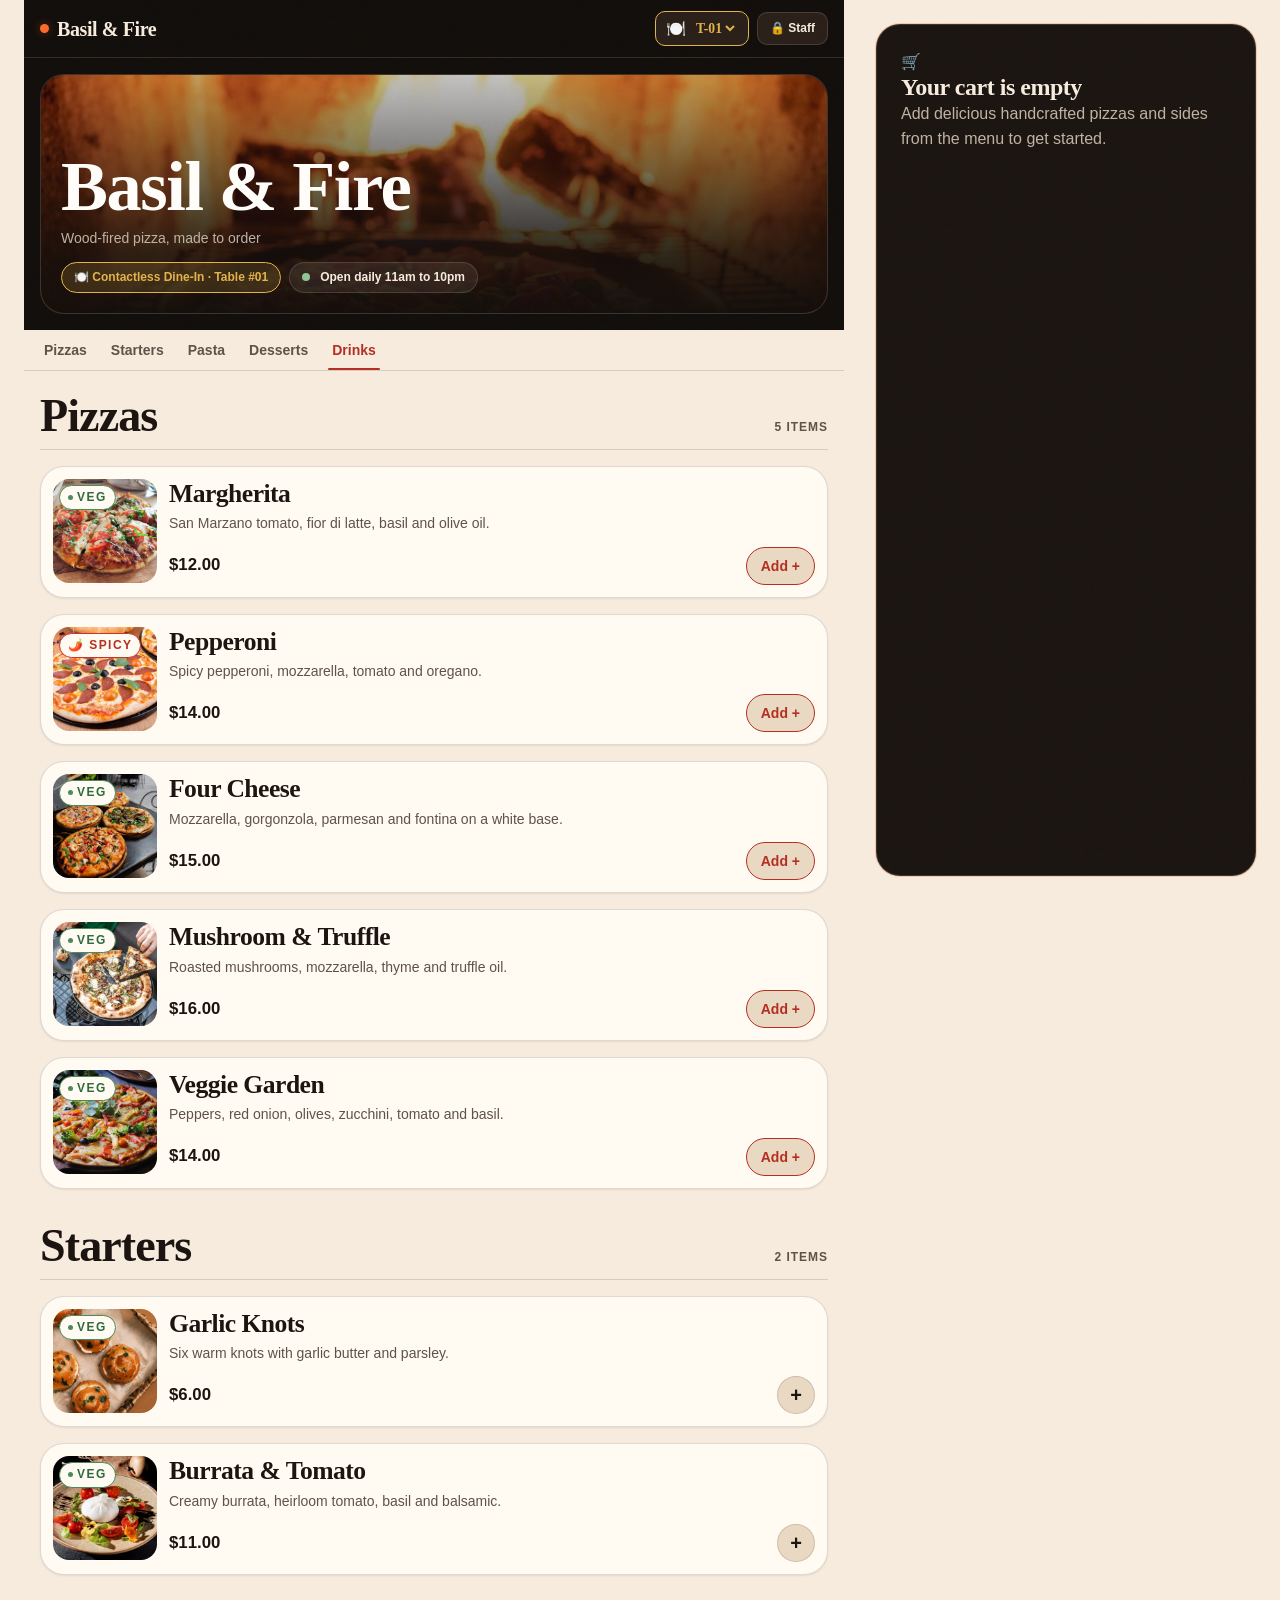
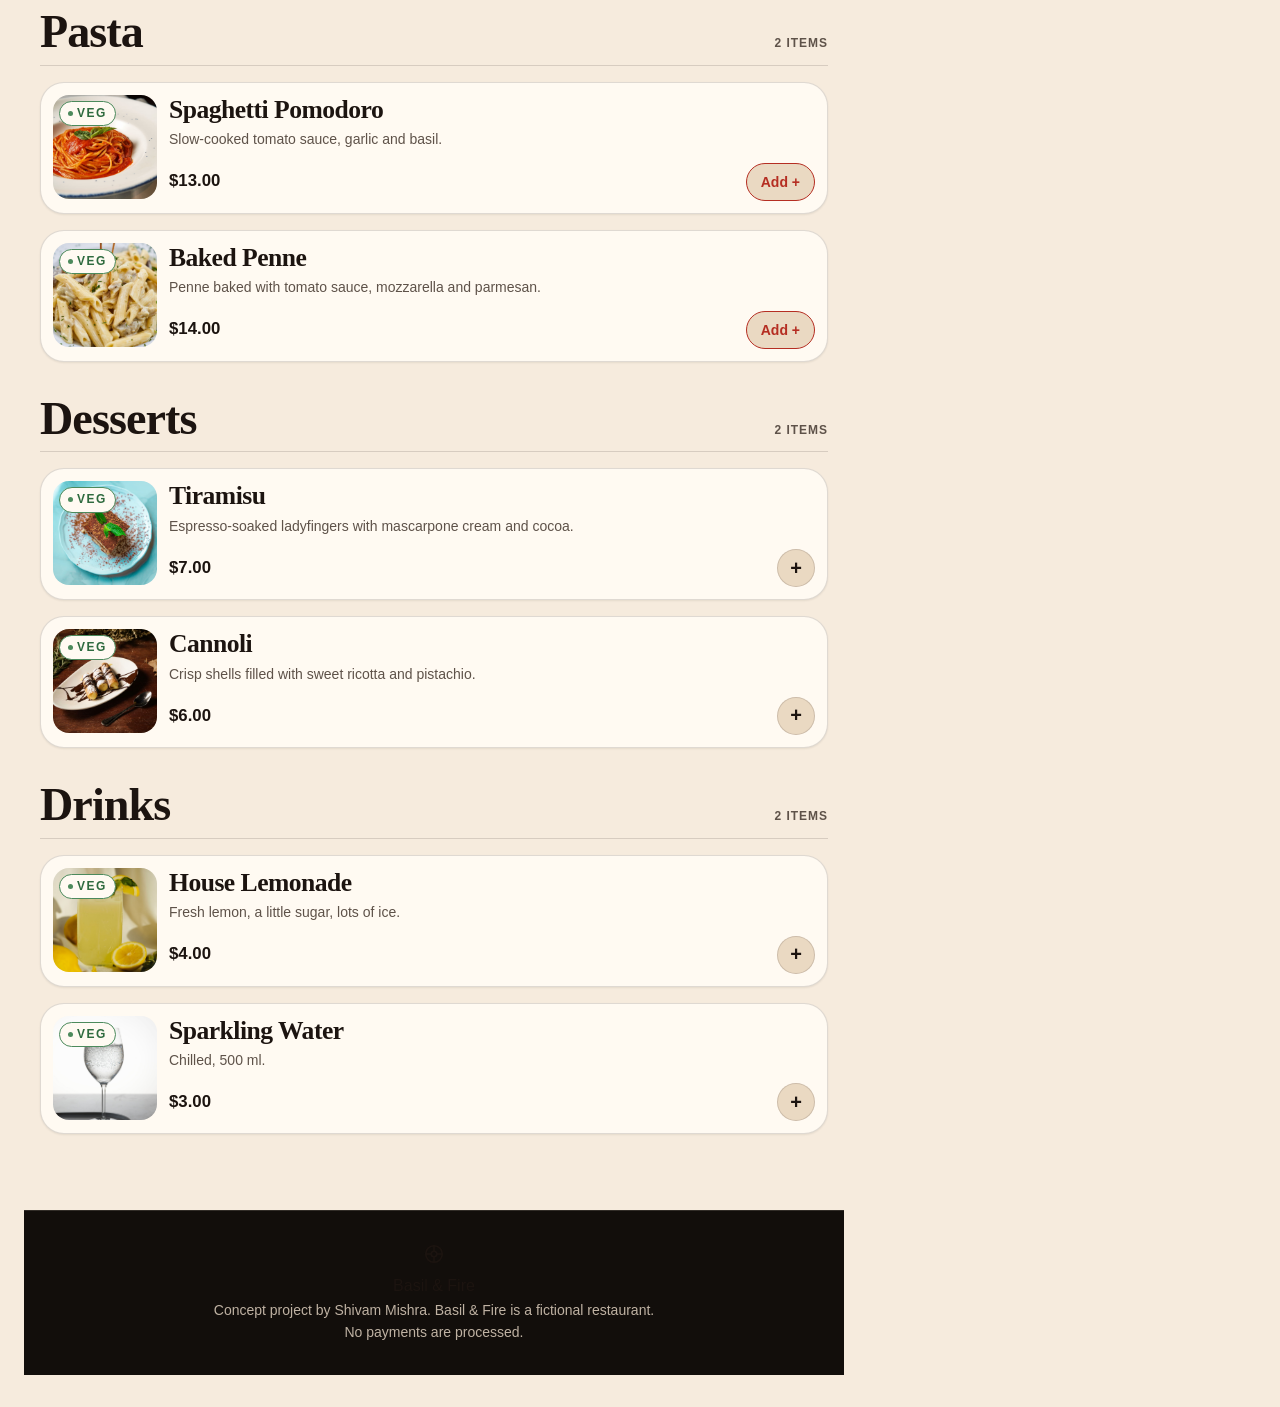
==== commit c69b9f70: "Update index.html" ====
--- a/index.html
+++ b/index.html
@@ -17,7 +17,7 @@
   <!-- Twitter Meta Tags -->
   <meta name="twitter:card" content="summary_large_image">
   <meta name="twitter:title" content="Basil & Fire — Wood-Fired Pizza">
-  <meta name="twitter:description" content="Concept wood-fired pizza kitchen ordering web app by Shivam Mishra. Direct ordering with no marketplace commission.">
+  <meta name="twitter:description" content="Concept wood-fired pizza kitchen ordering web app by Shivam Mishra.">
   <meta name="twitter:image" content="https://basil-fire-ordering.vercel.app/og.jpg">
 
   <!-- Tomato-Red Pizza Slice Favicon (Inline SVG Data URI) -->
@@ -48,6 +48,9 @@
   <script src="app.js" defer></script>
 </head>
 <body data-theme="flour">
+  <!-- 2px Top Scroll-Progress Indicator -->
+  <div class="scroll-progress-line" id="scroll-progress-bar" aria-hidden="true"></div>
+
   <!-- Subtle Tactile Grain Overlay -->
   <div class="grain-overlay" aria-hidden="true"></div>
 
@@ -56,10 +59,35 @@
     <main class="main-column" id="main-content">
       <header class="app-header" id="header-root" data-theme="oven"></header>
       <section class="hero-section" id="hero-root" data-theme="oven"></section>
+      
+      <!-- Decorative Section Transition: Oven to Flour -->
+      <div class="section-divider section-divider--to-flour" aria-hidden="true"></div>
+
       <nav class="category-tabs" id="tabs-root" data-theme="flour" aria-label="Menu categories"></nav>
       <section class="menu-catalog" id="menu-root" data-theme="flour" aria-label="Menu catalogue"></section>
+      
+      <!-- Decorative Section Transition: Flour to Oven -->
+      <div class="section-divider section-divider--to-oven" aria-hidden="true"></div>
+
       <footer class="app-footer" data-theme="oven">
-        <p>Concept project by Shivam Mishra. Basil & Fire is a fictional restaurant. No payments are processed.</p>
+        <!-- Dashed Pizza-Cutter Divider -->
+        <div class="footer-cutter-divider" aria-hidden="true">
+          <div class="cutter-dashed-track"></div>
+          <span class="cutter-wheel">
+            <svg viewBox="0 0 24 24" width="22" height="22" fill="none" stroke="currentColor" stroke-width="1.75" stroke-linecap="round" stroke-linejoin="round">
+              <circle cx="12" cy="12" r="9"/>
+              <circle cx="12" cy="12" r="3"/>
+              <path d="M12 3v6M12 15v6M3 12h6M15 12h6"/>
+            </svg>
+          </span>
+        </div>
+
+        <!-- Large Editorial Fraunces Wordmark -->
+        <div class="footer-wordmark-wrap">
+          <span class="footer-wordmark" id="footer-wordmark">Basil &amp; Fire</span>
+        </div>
+
+        <p class="footer-disclaimer">Concept project by Shivam Mishra. Basil & Fire is a fictional restaurant. No payments are processed.</p>
       </footer>
     </main>
 
--- a/style.css
+++ b/style.css
@@ -1,29 +1,52 @@
 /* ==========================================================================
-   Basil & Fire - Unified Complete Stylesheet
+   Basil & Fire — Ember & Flour Design System
+   Raw Palette, Dual Semantic Scopes, Fluid Typography & Global Styles
    ========================================================================== */
 
 :root {
-  --bg: #12100E;
-  --surface: #1B1815;
-  --surface-2: #25211D;
-  --surface-3: #322C27;
-  --line: rgba(255, 255, 255, 0.08);
-  --line-strong: rgba(255, 255, 255, 0.16);
-  --text: #F7F0E6;
-  --muted: #A79E92;
-  --tomato: #FF5A36;
-  --tomato-hover: #E34825;
-  --basil: #8BD18F;
-  --gold: #F2C14E;
-
-  --font-heading: 'Bricolage Grotesque', -apple-system, BlinkMacSystemFont, sans-serif;
-  --font-body: 'Inter', -apple-system, BlinkMacSystemFont, sans-serif;
-
-  --radius-sm: 8px;
-  --radius-md: 14px;
-  --radius-lg: 20px;
-  --radius-xl: 28px;
-
+  /* --- Raw Color Palette --- */
+  --oven-950: #0C0907;
+  --oven-900: #120E0B;
+  --oven-800: #1B1511;
+  --oven-700: #2A2019;
+  --oven-600: #3A2D24;
+
+  --flour-50:  #FFFAF2;
+  --flour-100: #F6EBDD;
+  --flour-200: #EAD9C2;
+  --flour-300: #D9C3A5;
+
+  --ink-900:   #1C1410;
+  --ink-700:   #3B2F27;
+  --ink-500:   #5E5249;
+
+  --ember-400: #FF8A55;
+  --ember-500: #FF6A2B;
+  --ember-600: #F25A1A;
+
+  --tomato-600:#C93528;
+  --tomato-700:#B52E22;
+
+  --basil-700: #2F6B3F;
+  --basil-500: #4C8A5C;
+  --basil-300: #8CC596;
+
+  --gold-400:  #E2B24A;
+
+  /* --- Font Families --- */
+  --font-display: 'Fraunces', Georgia, serif;
+  --font-body: 'DM Sans', -apple-system, BlinkMacSystemFont, sans-serif;
+
+  /* --- Fluid Typography Scale --- */
+  --fs-display: clamp(3rem, 8vw, 7.5rem);
+  --fs-h1: clamp(2.4rem, 5.5vw, 4.5rem);
+  --fs-h2: clamp(1.9rem, 3.6vw, 3rem);
+  --fs-h3: clamp(1.3rem, 2vw, 1.6rem);
+  --fs-body: 1rem;
+  --fs-small: 0.875rem;
+  --fs-label: 0.75rem;
+
+  /* --- 4px Base Spacing Grid --- */
   --space-1: 4px;
   --space-2: 8px;
   --space-3: 12px;
@@ -31,7 +54,84 @@
   --space-5: 20px;
   --space-6: 24px;
   --space-8: 32px;
-}
+  --space-10: 40px;
+  --space-12: 48px;
+
+  /* --- Shape Radii --- */
+  --r-sm: 10px;
+  --r-md: 16px;
+  --r-lg: 24px;
+  --r-pill: 999px;
+
+  /* --- Motion Tokens --- */
+  --ease-out: cubic-bezier(.16, 1, .3, 1);
+  --ease-io: cubic-bezier(.76, 0, .24, 1);
+  --ease-spring: cubic-bezier(.22, 1, .36, 1);
+  --dur-tap: 120ms;
+  --dur-hover: 240ms;
+  --dur-reveal: 800ms;
+  --dur-sheet: 450ms;
+
+  /* Module Compatibility Aliases */
+  --font-heading: var(--font-display);
+  --radius-sm: var(--r-sm);
+  --radius-md: var(--r-md);
+  --radius-lg: var(--r-lg);
+  --radius-xl: var(--r-lg);
+  --tomato: var(--accent);
+  --basil: var(--success);
+  --gold: var(--gold-400);
+}
+
+/* ==========================================================================
+   Semantic Theme Scopes (WCAG AA Contrast Verified)
+   ========================================================================== */
+
+/* 1. Flour Scope (Default for body, menu catalog, food presentation) */
+:root,
+body,
+[data-theme="flour"] {
+  --bg: var(--flour-100);
+  --surface: var(--flour-50);
+  --surface-2: var(--flour-200);
+  --text: var(--ink-900);
+  --text-muted: var(--ink-500);
+  --border: rgba(28, 20, 16, 0.14);
+  --accent: var(--tomato-700);
+  --accent-ink: #FFF7EC;
+  --link: var(--tomato-700);
+  --success: var(--basil-700);
+  --danger: var(--tomato-700);
+  --glow: rgba(201, 53, 40, 0.18);
+  --shadow-sm: 0 1px 2px rgba(28, 20, 16, 0.08);
+  --shadow-lg: 0 12px 32px rgba(28, 20, 16, 0.12);
+  --line: var(--border);
+  --line-strong: rgba(28, 20, 16, 0.25);
+}
+
+/* 2. Oven Scope (Dark artisanal charcoal & warm ember glow) */
+[data-theme="oven"] {
+  --bg: var(--oven-900);
+  --surface: var(--oven-800);
+  --surface-2: var(--oven-700);
+  --text: #F6EBDD;
+  --text-muted: #BFB2A3;
+  --border: rgba(246, 235, 221, 0.14);
+  --accent: var(--ember-500);
+  --accent-ink: var(--oven-900);
+  --link: var(--ember-400);
+  --success: var(--basil-300);
+  --danger: #FF8A7A;
+  --glow: rgba(255, 106, 43, 0.35);
+  --shadow-sm: 0 0 0 1px rgba(255, 106, 43, 0.28);
+  --shadow-lg: 0 16px 48px rgba(255, 106, 43, 0.16);
+  --line: var(--border);
+  --line-strong: rgba(246, 235, 221, 0.25);
+}
+
+/* ==========================================================================
+   Base Reset & Document Styles
+   ========================================================================== */
 
 *, *::before, *::after {
   box-sizing: border-box;
@@ -45,55 +145,211 @@
   background-color: var(--bg);
   color: var(--text);
   font-size: 16px;
-  line-height: 1.5;
-  overflow-x: hidden;
+  line-height: 1.6;
+  overflow-x: clip;
   -webkit-text-size-adjust: 100%;
 }
 
 body {
   min-height: 100vh;
-  min-height: 100dvh;
+  min-height: 100svh;
   background-color: var(--bg);
   color: var(--text);
-  overflow-x: hidden;
+  overflow-x: clip;
+  transition: background-color var(--dur-hover) var(--ease-out), color var(--dur-hover) var(--ease-out);
+}
+
+/* Tactile Grain Overlay */
+.grain-overlay {
+  position: fixed;
+  inset: 0;
+  pointer-events: none;
+  z-index: 9998;
+  opacity: 0.035;
+  mix-blend-mode: overlay;
+  background-image: url("data:image/svg+xml,%3Csvg viewBox='0 0 200 200' xmlns='http://www.w3.org/2000/svg'%3E%3Cfilter id='noiseFilter'%3E%3CfeTurbulence type='fractalNoise' baseFrequency='0.8' numOctaves='3' stitchTiles='stitch'/%3E%3C/filter%3E%3Crect width='100%25' height='100%25' filter='url(%23noiseFilter)'/%3E%3C/svg%3E");
+}
+
+/* Selection Highlight */
+::selection {
+  background: var(--ember-500);
+  color: var(--oven-950);
+}
+
+/* Custom Scrollbars */
+* {
+  scrollbar-width: thin;
+  scrollbar-color: var(--surface-2) transparent;
+}
+
+::-webkit-scrollbar {
+  width: 6px;
+  height: 6px;
+}
+
+::-webkit-scrollbar-track {
+  background: transparent;
+}
+
+::-webkit-scrollbar-thumb {
+  background: var(--surface-2);
+  border-radius: var(--r-pill);
+}
+
+/* Accessible Focus Rings */
+:focus-visible {
+  outline: 2px solid var(--accent);
+  outline-offset: 3px;
+}
+
+img {
+  max-width: 100%;
+  display: block;
+}
+
+button, input, textarea, select {
+  font-family: inherit;
+  font-size: inherit;
+  color: inherit;
+}
+
+h1, h2, h3, h4 {
+  font-family: var(--font-display);
+  letter-spacing: -0.02em;
+  font-weight: 700;
+  color: var(--text);
+  line-height: 1.08;
+}
+
+p {
+  color: var(--text-muted);
 }
 
 body.is-locked {
-  overflow: hidden;
-  touch-action: none;
-}
-
-:focus-visible {
-  outline: 2px solid var(--tomato);
-  outline-offset: 2px;
-}
-
-h1, h2, h3, h4 {
-  font-family: var(--font-heading);
+  overflow: hidden !important;
+  height: 100vh !important;
+  touch-action: none !important;
+}
+
+/* ==========================================================================
+   Utility Classes
+   ========================================================================== */
+
+.display {
+  font-family: var(--font-display);
+  font-size: var(--fs-display);
+  line-height: 1.02;
   letter-spacing: -0.02em;
   font-weight: 700;
-  color: var(--text);
-}
-
-p {
-  color: var(--muted);
-}
-
-/* Layout Containers */
+}
+
+.label {
+  font-family: var(--font-body);
+  font-size: var(--fs-label);
+  text-transform: uppercase;
+  letter-spacing: 0.12em;
+  font-weight: 700;
+}
+
+.price {
+  font-family: var(--font-body);
+  font-weight: 700;
+  font-variant-numeric: tabular-nums;
+}
+
+.container {
+  max-width: 1280px;
+  margin-inline: auto;
+  padding-inline: clamp(16px, 4vw, 48px);
+}
+
+.section {
+  padding-block: clamp(72px, 10vw, 140px);
+}
+
+.card {
+  background: var(--surface);
+  border: 1px solid var(--border);
+  border-radius: var(--r-lg);
+  box-shadow: var(--shadow-sm);
+  color: var(--text);
+}
+
+.badge {
+  display: inline-flex;
+  align-items: center;
+  gap: 4px;
+  border-radius: var(--r-pill);
+  font-size: var(--fs-label);
+  font-weight: 700;
+  text-transform: uppercase;
+  letter-spacing: 0.12em;
+}
+
+/* ==========================================================================
+   Buttons
+   ========================================================================== */
+
+.btn {
+  display: inline-flex;
+  align-items: center;
+  justify-content: center;
+  gap: var(--space-2);
+  min-height: 48px;
+  padding: 12px 24px;
+  font-family: var(--font-body);
+  font-weight: 700;
+  font-size: var(--fs-small);
+  border-radius: var(--r-pill);
+  border: 1px solid transparent;
+  cursor: pointer;
+  user-select: none;
+  transition: transform var(--dur-tap) ease, background-color var(--dur-hover) ease, border-color var(--dur-hover) ease, box-shadow var(--dur-hover) ease;
+}
+
+.btn:active, .btn.is-pressed {
+  transform: scale(0.97) !important;
+}
+
+.btn--primary {
+  background-color: var(--accent);
+  color: var(--accent-ink);
+  border-color: var(--accent);
+}
+
+.btn--primary:hover {
+  filter: brightness(1.08);
+}
+
+.btn--ghost {
+  background-color: transparent;
+  border-color: var(--border);
+  color: var(--text);
+}
+
+.btn--ghost:hover {
+  background: var(--surface-2);
+  border-color: var(--border);
+}
+
+/* ==========================================================================
+   Structural Layout Containers
+   ========================================================================== */
+
 .app-shell {
   width: 100%;
   max-width: 100%;
   margin: 0 auto;
-  min-height: 100dvh;
+  min-height: 100svh;
   display: flex;
   flex-direction: column;
 }
 
 .main-column {
   width: 100%;
-  max-width: 640px;
+  max-width: 680px;
   margin: 0 auto;
-  padding-bottom: 100px;
+  padding-bottom: var(--space-6);
 }
 
 .desktop-cart-column {
@@ -102,122 +358,161 @@
 
 @media (min-width: 1024px) {
   .app-shell {
-    max-width: 1240px;
-    display: grid;
-    grid-template-columns: 1fr 380px;
-    gap: 40px;
+    max-width: 1280px;
+    display: grid !important;
+    grid-template-columns: 1fr 380px !important;
+    align-items: start !important;
+    gap: var(--space-8);
     padding: 0 var(--space-6);
   }
+
   .main-column {
     max-width: 100%;
     padding-bottom: var(--space-8);
   }
+
   .desktop-cart-column {
-    display: block;
-    position: sticky;
-    top: 24px;
-    height: calc(100vh - 48px);
+    display: block !important;
+    position: -webkit-sticky !important;
+    position: sticky !important;
+    top: 24px !important;
+    height: calc(100vh - 48px) !important;
+    max-height: calc(100svh - 48px) !important;
+    overflow-y: auto !important;
     background: var(--surface);
-    border: 1px solid var(--line);
-    border-radius: var(--radius-lg);
+    border: 1px solid var(--border);
+    border-radius: var(--r-lg);
     padding: var(--space-6);
+    box-shadow: var(--shadow-sm);
+    z-index: 20 !important;
   }
 }
 
-/* Header & Segmented Control */
+/* ==========================================================================
+   Navigation Header (Oven Scope)
+   ========================================================================== */
+
 .app-header {
   position: sticky;
   top: 0;
-  z-index: 40;
-  background: rgba(18, 16, 14, 0.9);
-  backdrop-filter: blur(16px);
-  -webkit-backdrop-filter: blur(16px);
-  border-bottom: 1px solid var(--line);
-  padding: var(--space-3) var(--space-4);
-}
-
-.nav-container {
-  display: flex;
-  align-items: center;
+  z-index: 60;
+  background: var(--bg);
+  border-bottom: 1px solid var(--border);
+  height: 58px;
+  padding: 0 var(--space-4);
+  display: flex;
+  align-items: center;
+}
+
+.nav-container--clean,
+.nav-container--spaced {
+  display: flex;
   justify-content: space-between;
+  align-items: center;
+  width: 100%;
   gap: var(--space-3);
-  max-width: 640px;
   margin: 0 auto;
 }
 
 .brand-link {
   display: inline-flex;
   align-items: center;
-  gap: 8px;
+  gap: var(--space-2);
   text-decoration: none;
   color: var(--text);
-  font-family: var(--font-heading);
+  font-family: var(--font-display);
   font-size: 1.25rem;
   font-weight: 800;
   letter-spacing: -0.02em;
+  white-space: nowrap;
 }
 
 .brand-dot {
-  width: 10px;
-  height: 10px;
+  width: 9px;
+  height: 9px;
   border-radius: 50%;
-  background: var(--tomato);
-  box-shadow: 0 0 10px rgba(255, 90, 54, 0.5);
-}
-
-.segmented-control {
-  position: relative;
+  background: var(--accent);
+  box-shadow: 0 0 10px var(--glow);
+}
+
+.nav-controls-cluster,
+.nav-right-actions {
+  display: flex;
+  align-items: center;
+  gap: var(--space-2);
+}
+
+.table-compact-badge,
+.table-pill {
   display: inline-flex;
-  background: var(--surface-2);
-  border: 1px solid var(--line);
-  border-radius: 999px;
-  padding: 3px;
-  min-height: 40px;
-}
-
-.seg-thumb {
-  position: absolute;
-  top: 3px;
-  bottom: 3px;
-  left: 0;
-  background: var(--surface-3);
-  border: 1px solid var(--line-strong);
-  border-radius: 999px;
-  transition: transform 0.25s ease, width 0.25s ease;
-  pointer-events: none;
-}
-
-.seg-btn {
-  position: relative;
-  z-index: 2;
+  align-items: center;
+  gap: 6px;
+  background: var(--surface-2);
+  border: 1px solid var(--gold-400);
+  padding: 4px 10px;
+  border-radius: var(--r-sm);
+  color: var(--text);
+}
+
+.table-badge-num {
+  font-family: var(--font-display);
+  font-weight: 800;
+  font-size: 0.8rem;
+  color: var(--gold-400);
+}
+
+.header-table-dropdown {
   background: transparent;
   border: none;
-  color: var(--muted);
-  font-family: var(--font-body);
-  font-size: 0.8125rem;
-  font-weight: 600;
-  padding: 6px 14px;
-  border-radius: 999px;
+  color: var(--gold-400);
+  font-family: var(--font-display);
+  font-weight: 800;
+  font-size: 0.85rem;
+  outline: none;
   cursor: pointer;
-  transition: color 0.2s ease;
-}
-
-.seg-btn.is-active {
-  color: var(--text);
-}
-
-/* Hero Section */
+}
+
+.header-table-dropdown option {
+  background: var(--oven-900);
+  color: var(--flour-100);
+}
+
+.staff-portal-btn {
+  display: inline-flex;
+  align-items: center;
+  gap: 6px;
+  background: var(--surface-2);
+  border: 1px solid var(--border);
+  color: var(--text);
+  padding: 6px 12px;
+  border-radius: var(--r-sm);
+  font-size: var(--fs-label);
+  font-weight: 700;
+  text-decoration: none;
+  transition: border-color var(--dur-hover) ease, background-color var(--dur-hover) ease;
+}
+
+.staff-portal-btn:hover {
+  border-color: var(--gold-400);
+  color: var(--gold-400);
+}
+
+/* ==========================================================================
+   Hero Section (Oven Scope)
+   ========================================================================== */
+
 .hero-section {
   padding: var(--space-4);
+  background: var(--bg);
 }
 
 .hero-card {
   position: relative;
-  border-radius: var(--radius-lg);
+  border-radius: var(--r-lg);
   overflow: hidden;
-  border: 1px solid var(--line);
+  border: 1px solid var(--border);
   background: var(--surface);
-  min-height: 200px;
+  min-height: 240px;
   display: flex;
   flex-direction: column;
   justify-content: flex-end;
@@ -233,12 +528,13 @@
   width: 100%;
   height: 100%;
   object-fit: cover;
+  object-position: center 45%;
 }
 
 .hero-overlay {
   position: absolute;
   inset: 0;
-  background: linear-gradient(180deg, rgba(18, 16, 14, 0.2) 0%, rgba(18, 16, 14, 0.92) 80%, rgba(18, 16, 14, 0.98) 100%);
+  background: linear-gradient(180deg, rgba(18, 14, 11, 0.25) 0%, rgba(18, 14, 11, 0.88) 75%, rgba(18, 14, 11, 0.98) 100%);
 }
 
 .hero-content {
@@ -248,15 +544,15 @@
 }
 
 .hero-title {
-  font-size: clamp(1.6rem, 5vw, 2.2rem);
+  font-size: var(--fs-h1);
   font-weight: 800;
-  line-height: 1.1;
-  color: #FFFFFF;
+  line-height: 1.05;
+  color: #FFFDF9;
 }
 
 .hero-tagline {
-  color: var(--muted);
-  font-size: 0.9rem;
+  color: var(--text-muted);
+  font-size: var(--fs-small);
   margin-top: 4px;
 }
 
@@ -271,35 +567,39 @@
   display: inline-flex;
   align-items: center;
   gap: 6px;
-  padding: 5px 10px;
-  border-radius: 999px;
-  font-size: 0.75rem;
-  font-weight: 600;
-  background: rgba(255, 255, 255, 0.08);
-  border: 1px solid var(--line);
-  color: var(--text);
-}
-
-.chip--accent {
-  background: rgba(255, 90, 54, 0.15);
-  border-color: rgba(255, 90, 54, 0.3);
-  color: #FFA590;
-}
-
-.chip-icon {
-  width: 14px;
-  height: 14px;
-}
-
-/* Category Tabs */
+  padding: 5px 12px;
+  border-radius: var(--r-pill);
+  font-size: var(--fs-label);
+  font-weight: 700;
+  background: rgba(246, 235, 221, 0.08);
+  border: 1px solid var(--border);
+  color: var(--text);
+}
+
+.chip--table-active {
+  background: rgba(226, 178, 74, 0.16);
+  border-color: var(--gold-400);
+  color: var(--gold-400);
+}
+
+.live-dot {
+  display: inline-block;
+  width: 8px;
+  height: 8px;
+  background: var(--success);
+  border-radius: 50%;
+}
+
+/* ==========================================================================
+   Sticky Category Tabs (Flour Scope)
+   ========================================================================== */
+
 .category-tabs {
   position: sticky;
-  top: 61px;
-  z-index: 30;
-  background: rgba(18, 16, 14, 0.92);
-  backdrop-filter: blur(12px);
-  -webkit-backdrop-filter: blur(12px);
-  border-bottom: 1px solid var(--line);
+  top: 58px;
+  z-index: 50;
+  background: var(--bg);
+  border-bottom: 1px solid var(--border);
 }
 
 .tabs-scroller {
@@ -322,18 +622,18 @@
 .tab-btn {
   background: transparent;
   border: none;
-  color: var(--muted);
+  color: var(--text-muted);
   font-family: var(--font-body);
-  font-size: 0.875rem;
-  font-weight: 600;
+  font-size: var(--fs-small);
+  font-weight: 700;
   padding: var(--space-3) var(--space-1);
   cursor: pointer;
   white-space: nowrap;
-  transition: color 0.2s ease;
+  transition: color var(--dur-hover) ease;
 }
 
 .tab-btn.is-active {
-  color: var(--tomato);
+  color: var(--accent);
 }
 
 .tab-underline {
@@ -341,19 +641,23 @@
   bottom: 0;
   left: 0;
   height: 2px;
-  background: var(--tomato);
+  background: var(--accent);
   border-radius: 2px;
-  transition: transform 0.25s ease, width 0.25s ease;
-}
-
-/* Menu Catalog */
+  transition: transform var(--dur-hover) var(--ease-out), width var(--dur-hover) ease;
+}
+
+/* ==========================================================================
+   Menu Catalog & Cards (Flour Scope)
+   ========================================================================== */
+
 .menu-catalog {
-  padding: var(--space-4);
+  padding: var(--space-5) var(--space-4);
+  background: var(--bg);
 }
 
 .category-section {
   margin-bottom: var(--space-8);
-  scroll-margin-top: 110px;
+  scroll-margin-top: 116px;
 }
 
 .category-header {
@@ -362,16 +666,19 @@
   justify-content: space-between;
   margin-bottom: var(--space-4);
   padding-bottom: var(--space-2);
-  border-bottom: 1px solid var(--line);
+  border-bottom: 1px solid var(--border);
 }
 
 .category-title {
-  font-size: 1.35rem;
+  font-size: var(--fs-h2);
 }
 
 .category-count {
-  font-size: 0.8rem;
-  color: var(--muted);
+  font-size: var(--fs-label);
+  color: var(--text-muted);
+  text-transform: uppercase;
+  letter-spacing: 0.08em;
+  font-weight: 700;
 }
 
 .menu-grid {
@@ -380,28 +687,29 @@
   gap: var(--space-4);
 }
 
-/* Item Card */
 .item-card {
   display: grid;
   grid-template-columns: 104px 1fr;
   gap: var(--space-3);
   background: var(--surface);
-  border: 1px solid var(--line);
-  border-radius: var(--radius-lg);
+  border: 1px solid var(--border);
+  border-radius: var(--r-lg);
   padding: var(--space-3);
   cursor: pointer;
-  transition: border-color 0.2s ease;
+  box-shadow: var(--shadow-sm);
+  transition: border-color var(--dur-hover) ease, box-shadow var(--dur-hover) ease;
 }
 
 .item-card:hover {
-  border-color: var(--line-strong);
+  border-color: var(--border);
+  box-shadow: var(--shadow-lg);
 }
 
 .item-card__media {
   position: relative;
   width: 104px;
   height: 104px;
-  border-radius: var(--radius-md);
+  border-radius: var(--r-md);
   overflow: hidden;
   background: var(--surface-2);
   flex-shrink: 0;
@@ -411,6 +719,7 @@
   width: 100%;
   height: 100%;
   object-fit: cover;
+  object-position: center center;
 }
 
 .media-skeleton {
@@ -436,7 +745,7 @@
   display: flex;
   align-items: center;
   justify-content: center;
-  color: var(--muted);
+  color: var(--text-muted);
 }
 
 .img-fallback svg {
@@ -455,34 +764,25 @@
   z-index: 2;
 }
 
-.badge {
-  display: inline-flex;
-  align-items: center;
-  gap: 3px;
-  font-size: 0.65rem;
-  font-weight: 700;
-  padding: 2px 6px;
-  border-radius: 999px;
-  text-transform: uppercase;
-}
-
 .badge--veg {
-  background: rgba(18, 16, 14, 0.85);
-  color: var(--basil);
-  border: 1px solid var(--basil);
+  background: var(--surface);
+  color: var(--basil-700);
+  border: 1px solid var(--basil-500);
+  padding: 2px 8px;
 }
 
 .badge-dot {
   width: 5px;
   height: 5px;
   border-radius: 50%;
-  background: var(--basil);
+  background: var(--basil-500);
 }
 
 .badge--spicy {
-  background: rgba(18, 16, 14, 0.85);
-  color: #FF8F6B;
-  border: 1px solid #FF8F6B;
+  background: var(--surface);
+  color: var(--tomato-700);
+  border: 1px solid var(--tomato-600);
+  padding: 2px 8px;
 }
 
 .item-card__body {
@@ -493,13 +793,13 @@
 }
 
 .item-name {
-  font-size: 1.05rem;
-  line-height: 1.25;
+  font-size: var(--fs-h3);
+  line-height: 1.15;
 }
 
 .item-desc {
-  font-size: 0.8125rem;
-  color: var(--muted);
+  font-size: var(--fs-small);
+  color: var(--text-muted);
   margin-top: 4px;
   display: -webkit-box;
   -webkit-line-clamp: 2;
@@ -515,62 +815,39 @@
 }
 
 .item-price {
-  font-weight: 700;
-  font-size: 0.95rem;
-  color: var(--text);
-}
-
-/* Buttons and Steppers */
-.btn {
-  display: inline-flex;
-  align-items: center;
-  justify-content: center;
-  min-height: 48px;
-  padding: 0 var(--space-5);
   font-family: var(--font-body);
-  font-weight: 600;
-  font-size: 0.95rem;
-  border-radius: var(--radius-md);
-  border: 1px solid transparent;
-  cursor: pointer;
-  user-select: none;
-}
-
-.btn--primary {
-  background-color: var(--tomato);
-  color: #FFFFFF;
-}
-
-.btn--ghost {
-  background-color: transparent;
-  border-color: var(--line);
-  color: var(--text);
-}
-
+  font-weight: 700;
+  font-size: 1.05rem;
+  font-variant-numeric: tabular-nums;
+  color: var(--text);
+}
+
+/* Stepper Controls */
 .btn-action {
   min-width: 38px;
   height: 38px;
-  border-radius: 999px;
-  border: 1px solid var(--line-strong);
-  background: var(--surface-2);
-  color: var(--text);
-  font-weight: 700;
-  font-size: 0.875rem;
+  border-radius: var(--r-pill);
+  border: 1px solid var(--border);
+  background: var(--surface-2);
+  color: var(--text);
+  font-weight: 700;
+  font-size: var(--fs-small);
   padding: 0 14px;
   display: inline-flex;
   align-items: center;
   justify-content: center;
   cursor: pointer;
+  transition: transform var(--dur-tap) ease, background-color var(--dur-hover) ease;
 }
 
 .btn-action--custom {
-  background: rgba(255, 90, 54, 0.1);
-  color: var(--tomato);
-  border-color: rgba(255, 90, 54, 0.3);
+  background: var(--surface-2);
+  color: var(--accent);
+  border-color: var(--accent);
 }
 
 .btn-action--add {
-  font-size: 1.15rem;
+  font-size: 1.25rem;
   padding: 0;
   width: 38px;
 }
@@ -578,9 +855,9 @@
 .stepper {
   display: inline-flex;
   align-items: center;
-  background: var(--surface-3);
-  border: 1px solid var(--line-strong);
-  border-radius: 999px;
+  background: var(--surface-2);
+  border: 1px solid var(--border);
+  border-radius: var(--r-pill);
   height: 38px;
   padding: 2px;
 }
@@ -604,10 +881,14 @@
   min-width: 24px;
   text-align: center;
   font-weight: 700;
-  font-size: 0.875rem;
-}
-
-/* Floating Cart Bar (Hidden When 0 items) */
+  font-size: var(--fs-small);
+  font-variant-numeric: tabular-nums;
+}
+
+/* ==========================================================================
+   Floating Cart Bar & Desktop Sidebar (Oven Scope)
+   ========================================================================== */
+
 .cart-bar-anchor {
   position: fixed;
   bottom: 0;
@@ -619,17 +900,17 @@
 }
 
 .cart-bar {
-  display: none; /* Never peeks when empty */
+  display: none;
   max-width: 580px;
   margin: 0 auto;
   pointer-events: auto;
   align-items: center;
   justify-content: space-between;
-  background: var(--tomato);
-  color: #FFFFFF;
-  border-radius: var(--radius-lg);
+  background: var(--accent);
+  color: var(--accent-ink);
+  border-radius: var(--r-lg);
   padding: 14px 20px;
-  box-shadow: 0 10px 30px rgba(255, 90, 54, 0.35);
+  box-shadow: var(--shadow-lg);
   cursor: pointer;
 }
 
@@ -644,10 +925,10 @@
 }
 
 .cart-bar__badge {
-  background: #FFFFFF;
-  color: var(--tomato);
+  background: var(--accent-ink);
+  color: var(--accent);
   font-weight: 800;
-  font-size: 0.8125rem;
+  font-size: var(--fs-label);
   width: 26px;
   height: 26px;
   border-radius: 50%;
@@ -658,19 +939,140 @@
 
 .cart-bar__title {
   font-weight: 700;
-  font-size: 0.95rem;
+  font-size: var(--fs-small);
 }
 
 .cart-bar__total {
   font-weight: 800;
   font-size: 1.05rem;
-}
-
-.cart-bar__arrow {
-  font-size: 1.2rem;
-}
-
-/* Sheet & Modal Containers */
+  font-variant-numeric: tabular-nums;
+}
+
+/* Desktop Cart Panel */
+.cart-panel {
+  display: flex;
+  flex-direction: column;
+  height: 100%;
+}
+
+.cart-panel__head {
+  display: flex;
+  align-items: baseline;
+  justify-content: space-between;
+  padding-bottom: var(--space-3);
+  border-bottom: 1px solid var(--border);
+}
+
+.cart-panel__title {
+  font-size: 1.35rem;
+}
+
+.cart-panel__count {
+  font-size: var(--fs-label);
+  color: var(--text-muted);
+}
+
+.cart-lines-scroller {
+  flex: 1;
+  overflow-y: auto;
+  padding: var(--space-3) 0;
+  display: flex;
+  flex-direction: column;
+  gap: var(--space-3);
+}
+
+.cart-line-card {
+  background: var(--surface-2);
+  border: 1px solid var(--border);
+  border-radius: var(--r-md);
+  padding: 14px;
+  display: flex;
+  flex-direction: column;
+  gap: 8px;
+}
+
+.cart-line-main {
+  display: flex;
+  justify-content: space-between;
+  align-items: flex-start;
+  gap: 8px;
+}
+
+.cart-line-title {
+  font-size: var(--fs-small);
+  font-weight: 700;
+}
+
+.cart-line-options {
+  font-size: var(--fs-label);
+  color: var(--text-muted);
+}
+
+.cart-line-notes {
+  font-size: var(--fs-label);
+  color: var(--gold-400);
+  font-style: italic;
+}
+
+.cart-line-price {
+  font-weight: 700;
+  font-size: var(--fs-small);
+  font-variant-numeric: tabular-nums;
+}
+
+.cart-line-del {
+  background: transparent;
+  border: none;
+  font-size: 1rem;
+  cursor: pointer;
+  color: var(--text-muted);
+}
+
+.stepper--sm {
+  height: 32px;
+}
+
+.stepper--sm .stepper-btn {
+  width: 28px;
+  height: 28px;
+  font-size: 0.95rem;
+}
+
+.order-summary-box {
+  padding: var(--space-3) 0;
+  display: flex;
+  flex-direction: column;
+  gap: 8px;
+}
+
+.summary-row {
+  display: flex;
+  justify-content: space-between;
+  font-size: var(--fs-small);
+  color: var(--text-muted);
+}
+
+.summary-num {
+  font-variant-numeric: tabular-nums;
+  font-weight: 600;
+}
+
+.summary-row--discount {
+  color: var(--success);
+}
+
+.summary-row--total {
+  font-size: 1.15rem;
+  font-weight: 800;
+  color: var(--text);
+  border-top: 1px solid var(--border);
+  padding-top: var(--space-2);
+}
+
+/* ==========================================================================
+   Modals & Customizer Sheets
+   ========================================================================== */
+
 .overlay-container {
   display: none;
   position: fixed;
@@ -687,7 +1089,9 @@
 .sheet-backdrop {
   position: absolute;
   inset: 0;
-  background: rgba(0, 0, 0, 0.7);
+  background: rgba(12, 9, 7, 0.75);
+  backdrop-filter: blur(8px);
+  -webkit-backdrop-filter: blur(8px);
 }
 
 .sheet {
@@ -695,12 +1099,14 @@
   z-index: 2;
   width: 100%;
   max-width: 600px;
-  max-height: 90dvh;
+  max-height: 90svh;
   background: var(--surface);
-  border-radius: var(--radius-xl) var(--radius-xl) 0 0;
-  border-top: 1px solid var(--line-strong);
+  color: var(--text);
+  border-radius: var(--r-lg) var(--r-lg) 0 0;
+  border-top: 1px solid var(--border);
   display: flex;
   flex-direction: column;
+  box-shadow: var(--shadow-lg);
 }
 
 @media (min-width: 1024px) {
@@ -709,24 +1115,23 @@
   }
   .sheet {
     max-width: 520px;
-    border-radius: var(--radius-xl);
-    border: 1px solid var(--line-strong);
-    box-shadow: 0 20px 60px rgba(0, 0, 0, 0.8);
+    border-radius: var(--r-lg);
+    border: 1px solid var(--border);
   }
 }
 
 .sheet__handle {
-  width: 36px;
+  width: 38px;
   height: 4px;
-  border-radius: 2px;
-  background: var(--line-strong);
+  border-radius: var(--r-pill);
+  background: var(--border);
   margin: 12px auto;
   flex-shrink: 0;
 }
 
 .sheet__head {
   padding: 0 var(--space-5) var(--space-3);
-  border-bottom: 1px solid var(--line);
+  border-bottom: 1px solid var(--border);
 }
 
 .sheet__title-row {
@@ -736,26 +1141,21 @@
 }
 
 .sheet__title {
-  font-size: 1.4rem;
+  font-size: var(--fs-h2);
 }
 
 .sheet__close-btn {
   width: 36px;
   height: 36px;
   border-radius: 50%;
-  border: 1px solid var(--line);
-  background: var(--surface-2);
-  color: var(--muted);
-  font-size: 1.1rem;
+  border: 1px solid var(--border);
+  background: var(--surface-2);
+  color: var(--text-muted);
+  font-size: 1rem;
   display: flex;
   align-items: center;
   justify-content: center;
   cursor: pointer;
-}
-
-.sheet__desc {
-  font-size: 0.875rem;
-  margin-top: 4px;
 }
 
 .sheet__scroll-content {
@@ -772,19 +1172,13 @@
 
 .sheet-group__legend {
   font-weight: 700;
-  font-size: 0.9rem;
+  font-size: var(--fs-small);
   display: flex;
   align-items: center;
   justify-content: space-between;
   margin-bottom: var(--space-3);
   color: var(--text);
   width: 100%;
-}
-
-.sheet-group__hint {
-  font-size: 0.75rem;
-  color: var(--muted);
-  font-weight: 500;
 }
 
 .sheet-options--grid {
@@ -806,14 +1200,14 @@
   justify-content: space-between;
   padding: 12px 14px;
   background: var(--surface-2);
-  border: 1px solid var(--line);
-  border-radius: var(--radius-md);
+  border: 1px solid var(--border);
+  border-radius: var(--r-md);
   cursor: pointer;
 }
 
 .choice-card.is-selected {
-  border-color: var(--tomato);
-  background: rgba(255, 90, 54, 0.08);
+  border-color: var(--accent);
+  background: var(--surface);
 }
 
 .choice-input {
@@ -830,18 +1224,42 @@
 }
 
 .choice-name {
-  font-size: 0.875rem;
+  font-size: var(--fs-small);
   font-weight: 600;
 }
 
 .choice-delta {
-  font-size: 0.8125rem;
-  color: var(--muted);
-  font-weight: 600;
+  font-size: var(--fs-label);
+  color: var(--text-muted);
+  font-weight: 700;
+  font-variant-numeric: tabular-nums;
 }
 
 .choice-card.is-selected .choice-delta {
-  color: var(--tomato);
+  color: var(--accent);
+}
+
+/* Forms & Textareas */
+.form-input {
+  width: 100%;
+  min-height: 52px;
+  background: var(--surface-2);
+  border: 1px solid var(--border);
+  border-radius: var(--r-md);
+  padding: 12px 16px;
+  color: var(--text);
+  font-family: var(--font-body);
+  font-size: var(--fs-small);
+}
+
+.form-input:focus {
+  outline: none;
+  border-color: var(--accent);
+}
+
+.form-textarea {
+  min-height: 80px;
+  resize: vertical;
 }
 
 .notes-wrap {
@@ -851,32 +1269,27 @@
 .notes-wrap textarea {
   width: 100%;
   background: var(--surface-2);
-  border: 1px solid var(--line);
-  border-radius: var(--radius-md);
-  padding: 10px 12px;
+  border: 1px solid var(--border);
+  border-radius: var(--r-md);
+  padding: 12px 14px;
   color: var(--text);
   font-family: var(--font-body);
-  font-size: 0.875rem;
+  font-size: var(--fs-small);
   resize: none;
-}
-
-.notes-wrap textarea:focus {
-  outline: none;
-  border-color: var(--tomato);
 }
 
 .notes-count {
   position: absolute;
   right: 12px;
   bottom: 8px;
-  font-size: 0.7rem;
-  color: var(--muted);
+  font-size: var(--fs-label);
+  color: var(--text-muted);
 }
 
 .sheet__footer {
   margin-top: auto;
   padding: var(--space-3) var(--space-5) max(16px, env(safe-area-inset-bottom));
-  border-top: 1px solid var(--line);
+  border-top: 1px solid var(--border);
   background: var(--surface);
   display: grid;
   grid-template-columns: 120px 1fr;
@@ -889,8 +1302,8 @@
   align-items: center;
   justify-content: space-between;
   background: var(--surface-2);
-  border: 1px solid var(--line);
-  border-radius: var(--radius-md);
+  border: 1px solid var(--border);
+  border-radius: var(--r-md);
   height: 50px;
   padding: 0 4px;
 }
@@ -909,465 +1322,53 @@
 .sheet-qty-val {
   font-weight: 800;
   font-size: 1rem;
+  font-variant-numeric: tabular-nums;
 }
 
 .sheet__add-btn {
   width: 100%;
   height: 50px;
-  font-size: 1rem;
-}
-
-/* Fly-to-Cart Particle */
-.fly-particle {
-  position: fixed;
-  z-index: 9999;
-  pointer-events: none;
-  width: 32px;
-  height: 32px;
-  display: flex;
-  align-items: center;
-  justify-content: center;
-  font-size: 24px;
-}
-
-/* Footer on Every Page */
-.app-footer {
-  padding: var(--space-8) var(--space-4) calc(var(--space-8) + env(safe-area-inset-bottom));
-  text-align: center;
-  border-top: 1px solid var(--line);
-  margin-top: var(--space-8);
-}
-
-.app-footer p {
-  font-size: 0.8125rem;
-  color: var(--muted);
-  max-width: 440px;
-  margin: 0 auto;
-}
-
-.live-dot {
-  display: inline-block;
-  width: 10px;
-  height: 10px;
-  background: var(--basil);
-  border-radius: 50%;
-}
+  font-size: var(--fs-small);
+}
+
 /* ==========================================================================
-   Phase 3: Cart Drawer, Promo Code, Desktop Panel & Checkout Flow
+   Checkout & Confirmation
    ========================================================================== */
 
-/* Desktop Sticky Cart Panel */
-.cart-panel {
-  display: flex;
-  flex-direction: column;
-  height: 100%;
-}
-
-.cart-panel--empty {
-  display: flex;
-  flex-direction: column;
-  align-items: center;
-  justify-content: center;
-  text-align: center;
-  padding: var(--space-6);
-}
-
-.empty-cart-graphic {
-  font-size: 3rem;
-  margin-bottom: var(--space-3);
-}
-
-.empty-cart-title {
-  font-size: 1.25rem;
-  margin-bottom: var(--space-2);
-}
-
-.empty-cart-desc {
-  font-size: 0.85rem;
-  color: var(--muted);
-  max-width: 260px;
-}
-
-.cart-panel__head {
-  display: flex;
-  align-items: baseline;
-  justify-content: space-between;
-  padding-bottom: var(--space-3);
-  border-bottom: 1px solid var(--line);
-}
-
-.cart-panel__title {
-  font-size: 1.25rem;
-}
-
-.cart-panel__count {
-  font-size: 0.85rem;
-  color: var(--muted);
-}
-
-.cart-lines-scroller {
-  flex: 1;
-  overflow-y: auto;
-  padding: var(--space-3) 0;
-  display: flex;
-  flex-direction: column;
+.table-checkout-notice {
+  display: flex;
+  align-items: center;
   gap: var(--space-3);
-}
-
-/* Cart Line Cards */
-.cart-line-card {
-  background: var(--surface-2);
-  border: 1px solid var(--line);
-  border-radius: var(--radius-md);
-  padding: 12px;
-  display: flex;
-  flex-direction: column;
-  gap: 8px;
-}
-
-.cart-line-main {
-  display: flex;
-  justify-content: space-between;
-  align-items: flex-start;
-  gap: 8px;
-}
-
-.cart-line-title {
-  font-size: 0.95rem;
-  font-weight: 700;
-}
-
-.cart-line-options {
-  font-size: 0.75rem;
-  color: var(--muted);
-  margin-top: 2px;
-}
-
-.cart-line-notes {
-  font-size: 0.75rem;
-  color: var(--gold);
-  font-style: italic;
-  margin-top: 2px;
-}
-
-.cart-line-price {
-  font-weight: 700;
-  font-size: 0.9rem;
-  margin-top: 4px;
-}
-
-.cart-line-del {
-  background: transparent;
-  border: none;
-  font-size: 0.95rem;
-  cursor: pointer;
-  padding: 4px;
-  opacity: 0.7;
-}
-
-.cart-line-del:hover {
-  opacity: 1;
-}
-
-.stepper--sm {
-  height: 32px;
-}
-
-.stepper--sm .stepper-btn {
-  width: 28px;
-  height: 28px;
-  font-size: 0.95rem;
-}
-
-.stepper--sm .stepper-val {
-  min-width: 20px;
-  font-size: 0.8rem;
-}
-
-/* Promo Code Box */
-.promo-box {
-  padding: var(--space-3) 0;
-  border-top: 1px solid var(--line);
-  border-bottom: 1px solid var(--line);
-}
-
-.promo-label {
+  background: var(--surface-2);
+  border: 1px solid var(--gold-400);
+  border-radius: var(--r-md);
+  padding: 14px 16px;
+  color: var(--text);
+}
+
+.table-icon {
+  font-size: 1.5rem;
+}
+
+.table-checkout-notice strong {
   display: block;
-  font-size: 0.8rem;
-  font-weight: 700;
-  margin-bottom: 6px;
-}
-
-.promo-input-row {
-  display: flex;
-  gap: 8px;
-}
-
-.promo-input {
-  flex: 1;
-  background: var(--surface-2);
-  border: 1px solid var(--line);
-  border-radius: var(--radius-sm);
-  padding: 8px 12px;
-  color: var(--text);
-  font-family: var(--font-body);
-  font-size: 0.85rem;
-  text-transform: uppercase;
-}
-
-.promo-input.is-invalid {
-  border-color: var(--tomato);
-}
-
-.promo-apply-btn {
-  min-height: 38px;
-  padding: 0 14px;
-  font-size: 0.85rem;
-}
-
-.promo-error-msg {
-  font-size: 0.75rem;
-  color: var(--tomato);
-  margin-top: 4px;
-}
-
-.promo-applied-badge {
-  display: flex;
-  align-items: center;
-  justify-content: space-between;
-  background: rgba(139, 209, 143, 0.15);
-  border: 1px solid var(--basil);
-  color: var(--basil);
-  padding: 8px 12px;
-  border-radius: var(--radius-sm);
-  font-size: 0.85rem;
-  font-weight: 700;
-}
-
-.promo-remove-btn {
-  background: transparent;
-  border: none;
-  color: var(--basil);
-  font-size: 1rem;
-  cursor: pointer;
-}
-
-/* Order Summary Box */
-.order-summary-box {
-  padding: var(--space-3) 0;
-  display: flex;
-  flex-direction: column;
-  gap: 8px;
-}
-
-.summary-row {
-  display: flex;
-  justify-content: space-between;
-  font-size: 0.85rem;
-  color: var(--muted);
-}
-
-.summary-row--discount {
-  color: var(--basil);
-}
-
-.summary-row--total {
-  font-size: 1.1rem;
-  font-weight: 800;
-  color: var(--text);
-  border-top: 1px solid var(--line);
-  padding-top: 8px;
-  margin-top: 4px;
-}
-
-/* Delivery Min Alert */
-.delivery-min-banner {
-  background: rgba(242, 193, 78, 0.12);
-  border: 1px solid var(--gold);
-  color: var(--gold);
-  padding: 10px 12px;
-  border-radius: var(--radius-sm);
-  font-size: 0.8125rem;
-  font-weight: 700;
-  text-align: center;
-  margin-bottom: 8px;
-}
-
-.btn--checkout {
-  width: 100%;
-}
-
-.btn--checkout:disabled {
-  opacity: 0.45;
-  cursor: not-allowed;
-}
-
-/* Mobile Sheet Footer for Cart */
-.sheet__footer--cart {
-  display: flex;
-  flex-direction: column;
-  gap: 8px;
-}
-
-/* Empty View in Mobile Sheet */
-.empty-cart-view {
-  padding: var(--space-8) var(--space-4);
-  text-align: center;
-}
-
-/* Checkout Form & Sections */
-.sheet--checkout {
-  max-height: 94dvh;
-}
-
-.checkout-form {
-  display: flex;
-  flex-direction: column;
-  gap: var(--space-5);
-  padding: var(--space-4) var(--space-5);
-}
-
-.checkout-section {
-  display: flex;
-  flex-direction: column;
-  gap: var(--space-2);
-}
-
-.checkout-section.is-hidden {
-  display: none !important;
-}
-
-.checkout-label {
-  font-size: 0.85rem;
-  font-weight: 700;
-  text-transform: uppercase;
-  letter-spacing: 0.05em;
-  color: var(--muted);
-}
-
-.segmented-control--full {
-  width: 100%;
-  display: grid;
-  grid-template-columns: 1fr 1fr;
-}
-
-.form-group {
-  display: flex;
-  flex-direction: column;
-  gap: 4px;
-}
-
-.form-input {
-  width: 100%;
-  background: var(--surface-2);
-  border: 1px solid var(--line);
-  border-radius: var(--radius-md);
-  padding: 12px 14px;
-  color: var(--text);
-  font-family: var(--font-body);
-  font-size: 0.9rem;
-}
-
-.form-input:focus {
-  outline: none;
-  border-color: var(--tomato);
-}
-
-.form-input.is-invalid {
-  border-color: var(--tomato);
-  background: rgba(255, 90, 54, 0.05);
-}
-
-.form-textarea {
-  resize: none;
-}
-
-.field-error {
-  font-size: 0.75rem;
-  color: var(--tomato);
-  font-weight: 600;
-}
-
-/* Time Selector */
-.time-chips-grid {
-  display: grid;
-  grid-template-columns: 1fr 1fr;
-  gap: 8px;
-}
-
-.time-chip {
-  background: var(--surface-2);
-  border: 1px solid var(--line);
-  border-radius: var(--radius-md);
-  padding: 12px;
-  color: var(--text);
-  font-family: var(--font-body);
-  font-size: 0.85rem;
-  font-weight: 600;
-  cursor: pointer;
-  text-align: center;
-}
-
-.time-chip.is-active {
-  border-color: var(--tomato);
-  background: rgba(255, 90, 54, 0.1);
-  color: var(--tomato);
-}
-
-.slots-container {
-  margin-top: 8px;
-}
-
-.slots-container.is-hidden {
-  display: none;
-}
-
-.slots-hint {
-  font-size: 0.8rem;
-  color: var(--muted);
-  margin-bottom: 8px;
-}
-
-.slots-grid {
-  display: grid;
-  grid-template-columns: repeat(auto-fill, minmax(70px, 1fr));
-  gap: 6px;
-  max-height: 140px;
-  overflow-y: auto;
-}
-
-.slot-btn {
-  background: var(--surface-3);
-  border: 1px solid var(--line);
-  border-radius: var(--radius-sm);
-  padding: 6px 4px;
-  color: var(--text);
-  font-size: 0.8rem;
-  font-weight: 600;
-  cursor: pointer;
-}
-
-.slot-btn.is-active {
-  background: var(--tomato);
-  color: #FFFFFF;
-  border-color: var(--tomato);
-}
-
-.slot-btn.is-disabled {
-  opacity: 0.3;
-  cursor: not-allowed;
-  text-decoration: line-through;
-}
-
-/* Payment Notice */
+  font-size: var(--fs-small);
+  color: var(--gold-400);
+}
+
+.table-checkout-notice p {
+  font-size: var(--fs-label);
+  color: var(--text-muted);
+}
+
 .payment-badge {
   display: flex;
   align-items: center;
   gap: 12px;
   background: var(--surface-2);
-  border: 1px solid var(--line);
-  border-radius: var(--radius-md);
-  padding: 12px 14px;
+  border: 1px solid var(--border);
+  border-radius: var(--r-md);
+  padding: 14px;
 }
 
 .payment-icon {
@@ -1376,180 +1377,45 @@
 
 .payment-info strong {
   display: block;
-  font-size: 0.9rem;
+  font-size: var(--fs-small);
 }
 
 .payment-info p {
-  font-size: 0.75rem;
-  color: var(--muted);
-  margin-top: 2px;
-}
-
-/* Review Box */
+  font-size: var(--fs-label);
+  color: var(--text-muted);
+}
+
 .checkout-review-box {
   background: var(--surface-2);
-  border: 1px solid var(--line);
-  border-radius: var(--radius-md);
+  border: 1px solid var(--border);
+  border-radius: var(--r-md);
   padding: 14px;
-  gap: 6px;
-}
-
-.review-row {
-  display: flex;
-  justify-content: space-between;
-  font-size: 0.85rem;
-  color: var(--muted);
-}
-
-.review-row--disc {
-  color: var(--basil);
-}
-
-.review-row--total {
-  font-size: 1.1rem;
-  font-weight: 800;
-  color: var(--text);
-  border-top: 1px solid var(--line);
-  padding-top: 8px;
-  margin-top: 6px;
-}
-
-/* Checkout Action Buttons */
-.checkout-actions {
-  display: flex;
-  flex-direction: column;
-  gap: 10px;
-  margin-top: var(--space-2);
-}
-
-.btn--order-place {
-  width: 100%;
-}
-
-.btn--whatsapp {
-  width: 100%;
-  background: #25D366;
-  color: #FFFFFF;
-  font-weight: 700;
-}
-
-.btn--whatsapp:hover {
-  background: #20BA5A;
-}
-
-/* Confirmation Modal */
-.sheet--confirm {
-  padding: var(--space-6);
-}
-
-.confirm-content {
-  display: flex;
-  flex-direction: column;
-  align-items: center;
-  text-align: center;
-  gap: var(--space-3);
-}
-
-.confirm-check-badge {
-  width: 64px;
-  height: 64px;
-  border-radius: 50%;
-  background: var(--basil);
-  color: #12100E;
-  font-size: 2.2rem;
-  font-weight: 900;
-  display: flex;
-  align-items: center;
-  justify-content: center;
-}
-
-.confirm-title {
-  font-size: 1.6rem;
-}
-
-.confirm-id {
-  font-size: 1rem;
-}
-
-.confirm-eta span {
-  color: var(--tomato);
-  font-weight: 700;
-}
-
-.confirm-summary {
-  width: 100%;
-  background: var(--surface-2);
-  border: 1px solid var(--line);
-  border-radius: var(--radius-md);
-  padding: 14px;
-  margin: var(--space-3) 0;
-}
-
-.confirm-items-list {
   display: flex;
   flex-direction: column;
   gap: 6px;
-  padding-bottom: 8px;
-  border-bottom: 1px solid var(--line);
-}
-
-.confirm-item-row {
+}
+
+.review-row {
   display: flex;
   justify-content: space-between;
-  font-size: 0.85rem;
-}
-
-.confirm-total-row {
-  display: flex;
-  justify-content: space-between;
-  font-size: 1.05rem;
-  padding-top: 8px;
-}
-/* ==========================================================================
-   Phase 4: Confirmation, Animated SVG Check, Live Tracker & Kitchen Board
-   ========================================================================== */
-
-/* Active Order Floating Pill on Customer Page */
-.active-order-chip {
-  position: fixed;
-  top: 14px;
-  right: 14px;
-  z-index: 60;
-  background: var(--surface-2);
-  border: 1px solid var(--tomato);
-  color: var(--text);
-  padding: 8px 14px;
-  border-radius: 999px;
-  display: flex;
-  align-items: center;
-  gap: 8px;
-  font-family: var(--font-body);
-  font-weight: 700;
-  font-size: 0.8125rem;
-  box-shadow: 0 4px 16px rgba(0, 0, 0, 0.4);
-  cursor: pointer;
-}
-
-.chip-pulse {
-  width: 8px;
-  height: 8px;
-  border-radius: 50%;
-  background: var(--tomato);
-  box-shadow: 0 0 0 rgba(255, 90, 54, 0.5);
-  animation: pulseDot 1.8s infinite;
-}
-
-@keyframes pulseDot {
-  0% { box-shadow: 0 0 0 0 rgba(255, 90, 54, 0.7); }
-  70% { box-shadow: 0 0 0 8px rgba(255, 90, 54, 0); }
-  100% { box-shadow: 0 0 0 0 rgba(255, 90, 54, 0); }
-}
-
-/* Tracker Sheet Modal */
-.sheet--tracker {
-  max-height: 94dvh;
-}
-
+  font-size: var(--fs-small);
+  color: var(--text-muted);
+}
+
+.review-row--disc {
+  color: var(--success);
+}
+
+.review-row--total {
+  font-size: 1.15rem;
+  font-weight: 800;
+  color: var(--text);
+  border-top: 1px solid var(--border);
+  padding-top: var(--space-2);
+  margin-top: var(--space-1);
+}
+
+/* Order Tracker Elements */
 .tracker-content {
   display: flex;
   flex-direction: column;
@@ -1565,19 +1431,13 @@
   gap: 8px;
 }
 
-/* Animated SVG Stroke Checkmark */
 .check-animation-wrap {
   width: 60px;
   height: 60px;
 }
 
-.check-svg {
-  width: 100%;
-  height: 100%;
-}
-
 .check-circle {
-  stroke: var(--basil);
+  stroke: var(--success);
   stroke-width: 3;
   stroke-dasharray: 166;
   stroke-dashoffset: 166;
@@ -1585,7 +1445,7 @@
 }
 
 .check-path {
-  stroke: var(--basil);
+  stroke: var(--success);
   stroke-width: 3;
   stroke-linecap: round;
   stroke-linejoin: round;
@@ -1603,27 +1463,16 @@
 }
 
 .tracker-order-id {
-  font-size: 1.4rem;
-  letter-spacing: 0.05em;
-}
-
-.tracker-eta-line {
-  font-size: 0.875rem;
-  color: var(--muted);
-}
-
-.tracker-eta-line strong {
-  color: var(--tomato);
-}
-
-/* Multi-Step Progress Tracker */
+  font-family: var(--font-display);
+  font-size: var(--fs-h2);
+}
+
 .tracker-steps-card {
   position: relative;
   background: var(--surface-2);
-  border: 1px solid var(--line);
-  border-radius: var(--radius-lg);
+  border: 1px solid var(--border);
+  border-radius: var(--r-lg);
   padding: var(--space-5) var(--space-3) var(--space-4);
-  margin: var(--space-2) 0;
 }
 
 .tracker-progress-track {
@@ -1632,13 +1481,13 @@
   left: 36px;
   right: 36px;
   height: 3px;
-  background: var(--surface-3);
+  background: var(--surface);
   z-index: 1;
 }
 
 .tracker-progress-fill {
   height: 100%;
-  background: var(--tomato);
+  background: var(--accent);
   transition: width 0.45s ease;
 }
 
@@ -1662,8 +1511,8 @@
   width: 36px;
   height: 36px;
   border-radius: 50%;
-  background: var(--surface-3);
-  border: 2px solid var(--line-strong);
+  background: var(--surface);
+  border: 2px solid var(--border);
   display: flex;
   align-items: center;
   justify-content: center;
@@ -1672,999 +1521,139 @@
 }
 
 .tracker-step.is-passed .step-dot {
-  background: rgba(139, 209, 143, 0.2);
-  border-color: var(--basil);
+  background: var(--surface-2);
+  border-color: var(--success);
 }
 
 .tracker-step.is-current .step-dot {
-  background: var(--tomato);
-  border-color: var(--tomato);
-  transform: scale(1.1);
-}
-
-.step-pulse-ring {
-  position: absolute;
-  inset: -6px;
+  background: var(--accent);
+  border-color: var(--accent);
+  color: var(--accent-ink);
+}
+
+.step-title {
+  font-size: var(--fs-label);
+  font-weight: 700;
+  color: var(--text-muted);
+}
+
+.tracker-step.is-current .step-title {
+  color: var(--text);
+}
+
+/* ==========================================================================
+   Kitchen Display System (Oven Scope)
+   ========================================================================== */
+
+.kitchen-body {
+  background: var(--bg);
+}
+
+.kds-wrapper {
+  padding: var(--space-4) var(--space-6);
+  max-width: 1700px;
+  margin: 0 auto;
+}
+
+.kds-header {
+  display: flex;
+  justify-content: space-between;
+  align-items: center;
+  padding-bottom: var(--space-4);
+  border-bottom: 1px solid var(--border);
+  flex-wrap: wrap;
+  gap: 12px;
+}
+
+.kds-brand-group {
+  display: flex;
+  align-items: center;
+  gap: 12px;
+}
+
+.live-pulse-dot {
+  width: 10px;
+  height: 10px;
   border-radius: 50%;
-  border: 2px solid var(--tomato);
-  animation: pulseRing 1.5s infinite;
-}
-
-@keyframes pulseRing {
-  0% { transform: scale(0.9); opacity: 1; }
-  100% { transform: scale(1.4); opacity: 0; }
-}
-
-.step-title {
-  font-size: 0.72rem;
-  font-weight: 600;
-  color: var(--muted);
-}
-
-.tracker-step.is-current .step-title {
-  color: var(--text);
-  font-weight: 700;
-}
-
-/* Tracker Details Box */
-.tracker-items-box {
-  background: var(--surface-2);
-  border: 1px solid var(--line);
-  border-radius: var(--radius-md);
-  padding: 14px;
-}
-
-.tracker-items-head {
-  font-size: 0.85rem;
+  background: var(--success);
+  box-shadow: 0 0 10px var(--success);
+}
+
+.kds-title {
+  font-family: var(--font-display);
+  font-size: 1.35rem;
+  font-weight: 800;
+}
+
+.cloud-sync-status {
+  font-size: var(--fs-label);
+  font-weight: 700;
+  color: var(--success);
+  background: var(--surface-2);
+  border: 1px solid var(--border);
+  padding: 4px 10px;
+  border-radius: var(--r-sm);
+  letter-spacing: 0.04em;
   text-transform: uppercase;
-  color: var(--muted);
-  margin-bottom: 8px;
-}
-
-.tracker-items-list {
-  display: flex;
-  flex-direction: column;
-  gap: 8px;
-  padding-bottom: 10px;
-  border-bottom: 1px solid var(--line);
-}
-
-.tracker-item-row {
-  display: flex;
-  justify-content: space-between;
-  font-size: 0.85rem;
-}
-
-.tracker-item-opts {
-  font-size: 0.75rem;
-  color: var(--muted);
-}
-
-.tracker-item-notes {
-  font-size: 0.75rem;
-  color: var(--gold);
-}
-
-.tracker-totals-block {
-  padding-top: 8px;
-  display: flex;
-  flex-direction: column;
-  gap: 4px;
-}
-
-.tracker-total-line {
-  display: flex;
-  justify-content: space-between;
-  font-size: 0.8125rem;
-  color: var(--muted);
-}
-
-.tracker-total-line--disc {
-  color: var(--basil);
-}
-
-.tracker-total-line--grand {
-  font-size: 1rem;
-  font-weight: 800;
-  color: var(--text);
-  border-top: 1px solid var(--line);
-  padding-top: 6px;
-  margin-top: 4px;
-}
-
-.tracker-actions {
-  display: flex;
-  flex-direction: column;
-  gap: 8px;
-  margin-top: 4px;
-}
-
-/* ==========================================================================
-   Kitchen Board Styles (kitchen.html)
-   ========================================================================== */
-.kitchen-board {
+}
+
+.kds-nav-actions {
+  display: flex;
+  align-items: center;
+  gap: 10px;
+}
+
+.btn--refresh {
+  background: var(--surface-2);
+  border: 1px solid var(--border);
+  color: var(--text);
+}
+
+.btn--table-qr {
+  background: var(--surface-2);
+  border: 1px solid var(--gold-400);
+  color: var(--gold-400);
+}
+
+.btn--glow-portal {
+  background: var(--accent);
+  color: var(--accent-ink);
+  font-weight: 700;
+  border: 1px solid var(--accent);
+  box-shadow: 0 0 16px var(--glow);
+  text-decoration: none;
+}
+
+/* KDS Kanban Columns */
+.kds-grid {
   display: grid;
   grid-template-columns: repeat(4, 1fr);
   gap: var(--space-4);
   margin-top: var(--space-5);
 }
 
-@media (max-width: 900px) {
-  .kitchen-board {
-    display: flex;
-    overflow-x: auto;
-    scroll-snap-type: x mandatory;
-    padding-bottom: var(--space-4);
-    gap: var(--space-3);
-  }
-  .k-column {
-    min-width: 82vw;
-    scroll-snap-align: start;
-    flex-shrink: 0;
-  }
-}
-
-.k-column {
-  background: var(--surface);
-  border: 1px solid var(--line);
-  border-radius: var(--radius-lg);
-  padding: 14px;
-  display: flex;
-  flex-direction: column;
-  min-height: 70vh;
-}
-
-.k-column__header {
-  padding-bottom: 10px;
-  border-bottom: 1px solid var(--line);
-  margin-bottom: 12px;
-}
-
-.k-column__header h2 {
-  font-size: 1.1rem;
-  display: flex;
-  justify-content: space-between;
-  align-items: center;
-}
-
-.k-column__list {
-  display: flex;
-  flex-direction: column;
-  gap: 12px;
-  flex: 1;
-  overflow-y: auto;
-}
-
-/* Kitchen Order Card */
-.k-card {
-  background: var(--surface-2);
-  border: 1px solid var(--line);
-  border-radius: var(--radius-md);
-  padding: 12px;
-  display: flex;
-  flex-direction: column;
-  gap: 8px;
-  transition: transform 0.2s ease, border-color 0.2s ease;
-}
-
-.card-flash {
-  animation: newCardFlash 1.4s ease;
-}
-
-@keyframes newCardFlash {
-  0% { border-color: var(--tomato); box-shadow: 0 0 20px rgba(255, 90, 54, 0.6); }
-  100% { border-color: var(--line); box-shadow: none; }
-}
-
-.k-card__head {
-  display: flex;
-  justify-content: space-between;
-  align-items: baseline;
-}
-
-.k-card__id {
-  font-weight: 800;
-  font-size: 0.95rem;
-  color: var(--text);
-  margin-right: 6px;
-}
-
-.k-card__name {
-  font-size: 0.85rem;
-  color: var(--muted);
-}
-
-.k-timer {
-  font-size: 0.75rem;
-  font-weight: 700;
-  color: var(--gold);
-}
-
-.k-card__meta {
-  display: flex;
-  align-items: center;
-  gap: 8px;
-}
-
-.badge--del {
-  background: rgba(255, 90, 54, 0.15);
-  color: var(--tomato);
-  border: 1px solid var(--tomato);
-}
-
-.badge--pic {
-  background: rgba(139, 209, 143, 0.15);
-  color: var(--basil);
-  border: 1px solid var(--basil);
-}
-
-.k-card__phone {
-  font-size: 0.75rem;
-  color: var(--muted);
-}
-
-.k-card__addr {
-  font-size: 0.75rem;
-  color: var(--muted);
-  line-height: 1.3;
-}
-
-.k-card__items {
-  background: var(--surface-3);
-  border-radius: var(--radius-sm);
-  padding: 8px 10px;
-  display: flex;
-  flex-direction: column;
-  gap: 4px;
-}
-
-.k-card__item-line {
-  font-size: 0.8125rem;
-}
-
-.k-item-qty {
-  font-weight: 800;
-  color: var(--tomato);
-  margin-right: 4px;
-}
-
-.k-item-name {
-  font-weight: 600;
-}
-
-.k-item-opts {
-  font-size: 0.72rem;
-  color: var(--muted);
-}
-
-.k-item-note {
-  font-size: 0.72rem;
-  color: var(--gold);
-  font-style: italic;
-  margin-left: 14px;
-}
-
-.k-card__foot {
-  display: flex;
-  justify-content: space-between;
-  align-items: center;
-  margin-top: 4px;
-  padding-top: 6px;
-  border-top: 1px solid var(--line);
-}
-
-.k-card__total {
-  font-weight: 800;
-  font-size: 0.9rem;
-}
-
-.k-action-btn {
-  min-height: 34px;
-  padding: 0 12px;
-  font-size: 0.78rem;
-}
-
-.btn--ready {
-  background-color: var(--gold);
-  color: #12100E;
-  font-weight: 700;
-}
-
-.btn--complete {
-  background-color: var(--basil);
-  color: #12100E;
-  font-weight: 700;
-}
-
-.k-archived-tag {
-  font-size: 0.75rem;
-  color: var(--muted);
-  font-weight: 600;
-}
-/* ==========================================================================
-   Phase 5: Motion, Press Feedback, Toast Notifications & Polish
-   ========================================================================== */
-
-/* Active/Press Feedback (.97 Scale) */
-.btn:active,
-.btn.is-pressed,
-.item-card:active,
-.item-card.is-pressed,
-.choice-card:active,
-.choice-card.is-pressed,
-.time-chip:active,
-.time-chip.is-pressed,
-.tab-btn:active,
-.tab-btn.is-pressed {
-  transform: scale(0.97) !important;
-  transition: transform 0.12s ease !important;
-}
-
-/* Toast Notification Region */
-.toast-region {
-  position: fixed;
-  bottom: max(24px, env(safe-area-inset-bottom));
-  left: 50%;
-  transform: translateX(-50%);
-  z-index: 120;
-  display: flex;
-  flex-direction: column;
-  align-items: center;
-  gap: 8px;
-  pointer-events: none;
-  width: max-content;
-  max-width: 90vw;
-}
-
-.toast-item {
-  display: inline-flex;
-  align-items: center;
-  gap: 10px;
-  background: var(--surface);
-  border: 1px solid var(--line-strong);
-  color: var(--text);
-  padding: 12px 18px;
-  border-radius: 999px;
-  box-shadow: 0 12px 32px rgba(0, 0, 0, 0.6);
-  font-size: 0.875rem;
-  font-weight: 600;
-  pointer-events: auto;
-}
-
-.toast-item__icon {
-  font-size: 1.1rem;
-}
-
-/* Enhanced Empty State Animations */
-.cart-panel--empty .empty-cart-graphic {
-  animation: floatCart 3s ease-in-out infinite;
-}
-
-@keyframes floatCart {
-  0%, 100% { transform: translateY(0); }
-  50% { transform: translateY(-8px); }
-}
-
-/* Polish for Image Cards */
-.item-card {
-  transition: border-color 0.2s ease, box-shadow 0.2s ease;
-}}
-
-.item-card:hover {
-  border-color: rgba(255, 255, 255, 0.2);
-  box-shadow: 0 6px 20px rgba(0, 0, 0, 0.4);
-}
-
-/* Reduced Motion Overrides */
-@media (prefers-reduced-motion: reduce) {
-  .hero-img,
-  .toast-item,
-  .cart-panel--empty .empty-cart-graphic {
-    animation: none !important;
-    transform: none !important;
-  }
-}
-/* Food Photos Framing & Auto-Centering */
-.item-card__media {
-  display: flex;
-  align-items: center;
-  justify-content: center;
-  background: var(--surface-2);
-  overflow: hidden;
-}
-
-.item-img {
-  width: 100%;
-  height: 100%;
-  object-fit: cover;
-  object-position: center center;
-  display: block;
-  transform: scale(1.02); /* eliminates boundary clipping */
-}
-
-.hero-card {
-  min-height: 240px;
-}
-
-.hero-img {
-  object-fit: cover;
-  object-position: center 92%;
-}
-/* ==========================================================================
-   Custom Photo Positioning Per Item
-   Rule: object-position: X% Y%;
-   X% = Left (0%) to Right (100%)
-   Y% = Top (0%) to Bottom (100%)
-   ========================================================================== */
-
-/* Pizzas */
-[data-id="margherita"] .item-img   { object-position: 50% 50%; }
-[data-id="pepperoni"] .item-img    { object-position: 50% 50%; }
-[data-id="four-cheese"] .item-img  { object-position: 40% 50%; }
-[data-id="mushroom"] .item-img     { object-position: 70% 50%; }
-[data-id="veggie"] .item-img       { object-position: 50% 50%; }
-
-/* Starters */
-[data-id="garlic-knots"] .item-img { object-position: 15% 50%; }
-[data-id="burrata"] .item-img      { object-position: 50% 50%; }
-
-/* Pasta */
-[data-id="spaghetti"] .item-img    { object-position: 20% 50%; }
-[data-id="penne"] .item-img        { object-position: 50% 50%; }
-
-/* Desserts */
-[data-id="tiramisu"] .item-img     { object-position: 50% 50%; }
-[data-id="cannoli"] .item-img      { object-position: 35% 50%; }
-
-/* Drinks (Lemonade shifted left towards the glass) */
-[data-id="lemonade"] .item-img     { object-position: 40% 40%; }
-[data-id="sparkling"] .item-img    { object-position: 50% 50%; }
-/* ==========================================================================
-   Portfolio Polish, Sticky Cart Fix, Scroll-Bleed Fix & Mobile Chip Placement
-   ========================================================================== */
-
-/* 1. Fix Desktop Sticky Cart (Align-items start allows sticky scroll anchor) */
-@media (min-width: 1024px) {
-  .app-shell {
-    align-items: start !important;
-  }
-
-  .desktop-cart-column {
-    position: sticky !important;
-    top: 24px !important;
-    max-height: calc(100dvh - 48px) !important;
-    overflow-y: auto !important;
-    box-shadow: 0 12px 40px rgba(0, 0, 0, 0.45) !important;
-  }
-}
-
-/* 2. Prevent Background Screen Scroll Bleed (Overscroll Containment) */
-.sheet,
-.sheet__scroll-content,
-.overlay-container,
-.cart-lines-scroller {
-  overscroll-behavior: contain !important;
-  -webkit-overflow-scrolling: touch;
-}
-
-body.is-locked {
-  overscroll-behavior: none !important;
-}
-
-/* 3. Mobile Active Order Chip: Moved away from header toggle to bottom-right FAB */
-@media (max-width: 768px) {
-  .active-order-chip {
-    top: auto !important;
-    bottom: 84px !important;
-    right: 16px !important;
-    background: rgba(30, 26, 23, 0.95) !important;
-    backdrop-filter: blur(12px) !important;
-    -webkit-backdrop-filter: blur(12px) !important;
-    box-shadow: 0 8px 24px rgba(0, 0, 0, 0.6) !important;
-  }
-}
-
-/* 4. High-End Motion & Portfolio Card Polish */
-.item-card {
-  transition: transform 0.22s cubic-bezier(0.16, 1, 0.3, 1), 
-              border-color 0.22s ease, 
-              box-shadow 0.22s ease !important;
-}
-
-.item-card:hover {
-  transform: translateY(-2px);
-  border-color: rgba(255, 90, 54, 0.35) !important;
-  box-shadow: 0 8px 24px rgba(0, 0, 0, 0.5) !important;
-}
-
-.btn--primary {
-  transition: transform 0.18s ease, filter 0.18s ease, box-shadow 0.18s ease !important;
-}
-
-.btn--primary:hover {
-  filter: brightness(1.08);
-  box-shadow: 0 4px 18px rgba(255, 90, 54, 0.4) !important;
-}
-
-.btn--whatsapp {
-  transition: transform 0.18s ease, filter 0.18s ease, box-shadow 0.18s ease !important;
-}
-
-.btn--whatsapp:hover {
-  filter: brightness(1.06);
-  box-shadow: 0 4px 18px rgba(37, 211, 102, 0.35) !important;
-}
-/* ==========================================================================
-   Permanent Fixes: Sticky Desktop Cart, Scroll Bleed & Mobile Chip Reposition
-   ========================================================================== */
-
-/* 1. Fix Sticky Cart: In Chromium browsers, 'overflow-x: hidden' breaks sticky.
-      Replacing with 'overflow-x: clip' preserves sticky scroll anchoring. */
-html, body {
-  overflow-x: clip !important;
-}
-
-@media (min-width: 1024px) {
-  .app-shell {
-    display: grid !important;
-    grid-template-columns: 1fr 380px !important;
-    align-items: start !important; /* Vital for sticky */
-    gap: 36px !important;
-  }
-
-  .desktop-cart-column {
-    display: block !important;
-    position: -webkit-sticky !important;
-    position: sticky !important;
-    top: 24px !important;
-    height: calc(100vh - 48px) !important;
-    max-height: calc(100dvh - 48px) !important;
-    overflow-y: auto !important;
-    z-index: 20 !important;
-  }
-}
-
-/* 2. Fix Background Scroll Bleed: Locks body completely when sheet is open */
-body.is-locked {
-  overflow: hidden !important;
-  height: 100vh !important;
-  touch-action: none !important;
-}
-
-.sheet,
-.sheet__scroll-content {
-  overscroll-behavior: contain !important;
-  -webkit-overflow-scrolling: touch !important;
-}
-
-/* 3. Reposition Mobile Active Order Chip (Away from Delivery/Pickup Header) */
-@media (max-width: 1023px) {
-  .active-order-chip {
-    top: auto !important;
-    bottom: 84px !important; /* Floats above cart bar at bottom right */
-    right: 16px !important;
-    left: auto !important;
-    background: #1F1B17 !important;
-    border: 1px solid var(--tomato) !important;
-    box-shadow: 0 8px 24px rgba(0, 0, 0, 0.7) !important;
-    z-index: 55 !important;
-  }
-}
-
-/* 4. Portfolio-Grade Hover & Micro-Animations */
-.item-card {
-  transition: transform 0.25s cubic-bezier(0.16, 1, 0.3, 1), 
-              border-color 0.2s ease, 
-              box-shadow 0.25s ease !important;
-}
-
-.item-card:hover {
-  transform: translateY(-3px) scale(1.005) !important;
-  border-color: rgba(255, 90, 54, 0.4) !important;
-  box-shadow: 0 10px 30px rgba(0, 0, 0, 0.6) !important;
-}
-
-.btn-action--add, 
-.btn-action--custom {
-  transition: transform 0.18s ease, background-color 0.18s ease !important;
-}
-
-.btn-action--add:hover, 
-.btn-action--custom:hover {
-  transform: scale(1.06) !important;
-}
-/* ==========================================================================
-   Dine-In Table QR Generator, Portal Badges & Sticky Cart Lock
-   ========================================================================== */
-
-/* Portal Switcher Badge in Header */
-.portal-badge {
-  display: inline-flex;
-  align-items: center;
-  gap: 6px;
-  background: var(--surface-3);
-  border: 1px solid var(--line-strong);
-  color: var(--text);
-  padding: 4px 10px;
-  border-radius: 999px;
-  font-size: 0.75rem;
-  font-weight: 700;
-  text-decoration: none;
-  transition: border-color 0.2s ease, background-color 0.2s ease;
-}
-
-.portal-badge:hover {
-  border-color: var(--tomato);
-  background: rgba(255, 90, 54, 0.15);
-}
-
-.table-active-tag {
-  background: rgba(139, 209, 143, 0.15);
-  border: 1px solid var(--basil);
-  color: var(--basil);
-  padding: 6px 14px;
-  border-radius: 999px;
-  font-weight: 700;
-  font-size: 0.85rem;
-}
-
-.chip--table {
-  background: rgba(139, 209, 143, 0.18);
-  border-color: var(--basil);
-  color: #B2E8B5;
-}
-
-/* Badge for Dine-In Table Orders */
-.badge--table {
-  background: rgba(242, 193, 78, 0.18);
-  border: 1px solid var(--gold);
-  color: var(--gold);
-  font-weight: 800;
-}
-
-/* Table QR Modal */
-.btn--table-qr {
-  background: rgba(242, 193, 78, 0.15);
-  border-color: var(--gold);
-  color: var(--gold);
-  font-weight: 700;
-}
-
-.btn--table-qr:hover {
-  background: var(--gold);
-  color: #12100E;
-}
-
-.qr-modal-backdrop {
-  position: fixed;
-  inset: 0;
-  background: rgba(0, 0, 0, 0.82);
-  z-index: 150;
-  display: flex;
-  align-items: center;
-  justify-content: center;
-  padding: 20px;
-}
-
-.qr-modal {
-  background: var(--surface);
-  border: 1px solid var(--line-strong);
-  border-radius: var(--radius-xl);
-  padding: var(--space-5);
-  max-width: 440px;
-  width: 100%;
-  box-shadow: 0 20px 60px rgba(0, 0, 0, 0.9);
-}
-
-.qr-modal__head {
-  display: flex;
-  justify-content: space-between;
-  align-items: center;
-  margin-bottom: 8px;
-}
-
-.qr-modal__desc {
-  font-size: 0.85rem;
-  color: var(--muted);
-  margin-bottom: 14px;
-}
-
-.table-selector-row {
-  display: flex;
-  align-items: center;
-  gap: 12px;
-  margin-bottom: 16px;
-  font-weight: 600;
-  font-size: 0.9rem;
-}
-
-.qr-code-display {
-  display: flex;
-  justify-content: center;
-  background: #F7F0E6;
-  border-radius: var(--radius-md);
-  padding: 16px;
-  margin: 12px 0;
-}
-
-.qr-img {
-  width: 190px;
-  height: 190px;
-  display: block;
-}
-
-.qr-scan-hint {
-  font-size: 0.8rem;
-  color: var(--muted);
-  text-align: center;
-  margin-top: 6px;
-}
-/* ==========================================================================
-   Luxury KDS Display, Staff PIN Gate & Table QR Card Styles
-   ========================================================================== */
-
-/* 1. Staff Security PIN Lock Screen */
-.pin-lock-screen {
-  position: fixed;
-  inset: 0;
-  z-index: 300;
-  background: radial-gradient(circle at 50% 30%, #201C18 0%, #0E0C0B 100%);
-  display: flex;
-  align-items: center;
-  justify-content: center;
-  padding: 20px;
-}
-
-.pin-card {
-  background: rgba(27, 24, 21, 0.85);
-  backdrop-filter: blur(24px);
-  -webkit-backdrop-filter: blur(24px);
-  border: 1px solid var(--line-strong);
-  border-radius: var(--radius-xl);
-  padding: 36px 32px;
-  max-width: 380px;
-  width: 100%;
-  text-align: center;
-  box-shadow: 0 24px 64px rgba(0, 0, 0, 0.9);
-}
-
-.pin-brand {
-  margin-bottom: 24px;
-}
-
-.pin-logo {
-  font-size: 2.4rem;
-  display: inline-block;
-  margin-bottom: 6px;
-}
-
-.pin-brand h2 {
-  font-size: 1.5rem;
-  letter-spacing: -0.02em;
-}
-
-.pin-brand p {
-  font-size: 0.85rem;
-  color: var(--muted);
-}
-
-.pin-instructions {
-  font-size: 0.875rem;
-  font-weight: 600;
-  color: var(--text);
-  margin-bottom: 12px;
-}
-
-.pin-dots {
-  display: flex;
-  justify-content: center;
-  gap: 16px;
-  margin-bottom: 24px;
-  transition: transform 0.2s ease;
-}
-
-.pin-dots.is-error {
-  animation: pinShake 0.35s ease;
-}
-
-@keyframes pinShake {
-  0%, 100% { transform: translateX(0); }
-  25% { transform: translateX(-8px); }
-  75% { transform: translateX(8px); }
-}
-
-.pin-dots .dot {
-  width: 16px;
-  height: 16px;
-  border-radius: 50%;
-  border: 2px solid var(--line-strong);
-  background: transparent;
-  transition: background-color 0.15s ease, border-color 0.15s ease, transform 0.15s ease;
-}
-
-.pin-dots .dot.is-filled {
-  background: var(--tomato);
-  border-color: var(--tomato);
-  transform: scale(1.15);
-}
-
-.pin-keypad {
-  display: grid;
-  grid-template-columns: repeat(3, 1fr);
-  gap: 12px;
-  margin-bottom: 20px;
-}
-
-.pin-key {
-  height: 60px;
-  border-radius: var(--radius-md);
-  background: var(--surface-2);
-  border: 1px solid var(--line);
-  color: var(--text);
-  font-family: var(--font-heading);
-  font-size: 1.4rem;
-  font-weight: 700;
-  display: flex;
-  align-items: center;
-  justify-content: center;
-  cursor: pointer;
-  transition: transform 0.1s ease, background 0.1s ease;
-}
-
-.pin-key:active {
-  transform: scale(0.94);
-  background: var(--surface-3);
-}
-
-.pin-key--ghost {
-  font-family: var(--font-body);
-  font-size: 0.95rem;
-  background: transparent;
-  border-color: transparent;
-  color: var(--muted);
-}
-
-.pin-hint {
-  font-size: 0.8rem;
-  color: var(--muted);
-}
-
-.pin-hint strong {
-  color: var(--gold);
-}
-
-.pin-exit-link {
-  display: inline-block;
-  margin-top: 16px;
-  font-size: 0.8125rem;
-  color: var(--muted);
-  text-decoration: none;
-}
-
-.pin-exit-link:hover {
-  color: var(--text);
-}
-
-/* 2. Luxury KDS Header & Wrapper */
-.kds-wrapper {
-  padding: 16px 24px;
-  max-width: 1700px;
-  margin: 0 auto;
-}
-
-.kds-header {
-  display: flex;
-  justify-content: space-between;
-  align-items: center;
-  padding-bottom: 16px;
-  border-bottom: 1px solid var(--line);
-  flex-wrap: wrap;
-  gap: 12px;
-}
-
-.kds-brand-group {
-  display: flex;
-  align-items: center;
-  gap: 14px;
-}
-
-.kds-live-status {
-  display: flex;
-  align-items: center;
-  gap: 8px;
-}
-
-.live-pulse-dot {
-  width: 10px;
-  height: 10px;
-  border-radius: 50%;
-  background: var(--basil);
-  box-shadow: 0 0 10px rgba(139, 209, 143, 0.7);
-}
-
-.kds-title {
-  font-family: var(--font-heading);
-  font-size: 1.35rem;
-  font-weight: 800;
-  letter-spacing: -0.02em;
-}
-
-.staff-badge {
-  font-size: 0.75rem;
-  font-weight: 700;
-  background: rgba(139, 209, 143, 0.15);
-  color: var(--basil);
-  border: 1px solid var(--basil);
-  padding: 3px 10px;
-  border-radius: 999px;
-}
-
-.kds-nav-actions {
-  display: flex;
-  align-items: center;
-  gap: 10px;
-}
-
-.btn--lock {
-  border-color: rgba(255, 90, 54, 0.4);
-  color: #FFA590;
-}
-
-/* Header Staff Portal Button in Customer App */
-.staff-portal-btn {
-  display: inline-flex;
-  align-items: center;
-  gap: 4px;
-  background: var(--surface-3);
-  border: 1px solid var(--line-strong);
-  color: var(--muted);
-  padding: 6px 12px;
-  border-radius: 999px;
-  font-size: 0.75rem;
-  font-weight: 700;
-  text-decoration: none;
-  transition: all 0.2s ease;
-}
-
-.staff-portal-btn:hover {
-  color: var(--text);
-  border-color: var(--gold);
-}
-
-.table-desk-badge {
-  background: rgba(242, 193, 78, 0.15);
-  border: 1px solid var(--gold);
-  color: var(--gold);
-  font-weight: 800;
-  font-size: 0.85rem;
-  padding: 6px 14px;
-  border-radius: 999px;
-}
-
-/* 3. KDS Kanban Columns */
-.kds-grid {
-  display: grid;
-  grid-template-columns: repeat(4, 1fr);
-  gap: 18px;
-  margin-top: 20px;
-}
-
 .kds-column {
   background: var(--surface);
-  border: 1px solid var(--line);
-  border-radius: var(--radius-lg);
-  padding: 16px;
+  border: 1px solid var(--border);
+  border-radius: var(--r-lg);
+  padding: var(--space-4);
   display: flex;
   flex-direction: column;
-  min-height: 76vh;
-}
+  min-height: 76svh;
+  border-top-width: 3px;
+}
+
+.kds-column[data-status="new"] { border-top-color: var(--accent); }
+.kds-column[data-status="preparing"] { border-top-color: var(--gold-400); }
+.kds-column[data-status="ready"] { border-top-color: var(--success); }
+.kds-column[data-status="completed"] { border-top-color: var(--text-muted); }
 
 .kds-column__head {
   display: flex;
   justify-content: space-between;
   align-items: center;
   padding-bottom: 12px;
-  border-bottom: 1px solid var(--line);
+  border-bottom: 1px solid var(--border);
   margin-bottom: 14px;
 }
 
@@ -2675,7 +1664,7 @@
 }
 
 .col-title-wrap h2 {
-  font-size: 1.05rem;
+  font-size: var(--fs-h3);
 }
 
 .col-dot {
@@ -2684,39 +1673,44 @@
   border-radius: 50%;
 }
 
-.dot--new { background: var(--tomato); }
-.dot--prep { background: var(--gold); }
-.dot--ready { background: var(--basil); }
-.dot--done { background: var(--muted); }
+.dot--new { background: var(--accent); }
+.dot--prep { background: var(--gold-400); }
+.dot--ready { background: var(--success); }
+.dot--done { background: var(--text-muted); }
 
 .col-count-pill {
   font-weight: 800;
-  font-size: 0.8rem;
-  background: var(--surface-2);
-  border: 1px solid var(--line);
+  font-size: var(--fs-label);
+  background: var(--surface-2);
+  border: 1px solid var(--border);
   padding: 3px 10px;
-  border-radius: 999px;
+  border-radius: var(--r-pill);
 }
 
 .kds-card-list {
   display: flex;
   flex-direction: column;
-  gap: 14px;
+  gap: var(--space-3);
   flex: 1;
   overflow-y: auto;
 }
 
-/* 4. Luxury Order Card */
+/* Order Cards */
 .k-card {
   background: var(--surface-2);
-  border: 1px solid var(--line);
-  border-radius: var(--radius-md);
+  border: 1px solid var(--border);
+  border-radius: var(--r-md);
   padding: 14px;
   display: flex;
   flex-direction: column;
   gap: 10px;
-  box-shadow: 0 4px 16px rgba(0, 0, 0, 0.4);
-}
+  box-shadow: var(--shadow-sm);
+}
+
+.kds-column[data-status="new"] .k-card { border-left: 3px solid var(--accent); }
+.kds-column[data-status="preparing"] .k-card { border-left: 3px solid var(--gold-400); }
+.kds-column[data-status="ready"] .k-card { border-left: 3px solid var(--success); }
+.kds-column[data-status="completed"] .k-card { border-left: 3px solid var(--text-muted); }
 
 .k-card__top {
   display: flex;
@@ -2732,1118 +1726,75 @@
 }
 
 .k-customer-name {
-  font-size: 0.85rem;
-  color: var(--muted);
+  font-size: var(--fs-small);
+  color: var(--text-muted);
   font-weight: 600;
 }
 
 .k-timer-pill {
-  font-size: 0.75rem;
-  font-weight: 700;
-  color: var(--gold);
-  background: rgba(242, 193, 78, 0.1);
+  font-size: var(--fs-label);
+  font-weight: 700;
+  color: var(--gold-400);
+  background: rgba(226, 178, 74, 0.12);
   padding: 2px 8px;
-  border-radius: 999px;
-}
-
-.k-card__meta {
-  display: flex;
-  align-items: center;
-  gap: 8px;
-  flex-wrap: wrap;
-}
-
-.k-badge {
-  font-size: 0.7rem;
+  border-radius: var(--r-pill);
+}
+
+.k-badge--table {
+  background: rgba(226, 178, 74, 0.16);
+  border: 1px solid var(--gold-400);
+  color: var(--gold-400);
+}
+
+.btn-mark-paid {
+  background: var(--surface);
+  border: 1px solid var(--accent);
+  color: var(--accent);
+  font-weight: 700;
+  font-size: var(--fs-label);
+  padding: 3px 8px;
+  border-radius: var(--r-pill);
+  cursor: pointer;
+}
+
+.k-pay-badge--paid {
+  background: rgba(140, 197, 150, 0.2);
+  border: 1px solid var(--success);
+  color: var(--success);
   font-weight: 800;
-  padding: 3px 8px;
-  border-radius: 999px;
-  letter-spacing: 0.04em;
-}
-
-.k-badge--table {
-  background: rgba(242, 193, 78, 0.18);
-  border: 1px solid var(--gold);
-  color: var(--gold);
-}
-
-.k-badge--del {
-  background: rgba(255, 90, 54, 0.15);
-  border: 1px solid var(--tomato);
-  color: var(--tomato);
-}
-
-.k-badge--pic {
-  background: rgba(139, 209, 143, 0.15);
-  border: 1px solid var(--basil);
-  color: var(--basil);
-}
-
-.k-phone-tag, .k-addr-tag {
-  font-size: 0.75rem;
-  color: var(--muted);
-}
-
-.k-card__items-box {
-  background: var(--surface-3);
-  border-radius: var(--radius-sm);
-  padding: 10px 12px;
-  display: flex;
-  flex-direction: column;
-  gap: 6px;
-}
-
-.k-item-line {
-  font-size: 0.8125rem;
-  line-height: 1.35;
-}
-
-.k-qty-num {
-  font-weight: 800;
-  color: var(--tomato);
-  margin-right: 4px;
-}
-
-.k-food-name {
-  font-weight: 600;
-}
-
-.k-opts-text {
-  font-size: 0.72rem;
-  color: var(--muted);
-}
-
-.k-note-highlight {
-  font-size: 0.72rem;
-  color: var(--gold);
-  font-style: italic;
-  margin-top: 2px;
-}
-
-.k-card__bottom {
-  display: flex;
-  justify-content: space-between;
-  align-items: center;
-  margin-top: 4px;
-  padding-top: 8px;
-  border-top: 1px solid var(--line);
-}
-
-.k-order-price {
-  font-weight: 800;
-  font-size: 0.95rem;
-}
-
-.k-done-tag {
-  font-size: 0.75rem;
-  color: var(--muted);
-  font-weight: 700;
-}
-
-/* 5. Printable Table QR Card Preview */
-.table-selector-box {
-  display: flex;
-  align-items: center;
-  gap: 10px;
-  margin-bottom: 16px;
-}
-
-.table-dropdown {
-  width: 160px;
-  padding: 8px 12px;
-}
-
-.qr-card-preview {
-  background: #F7F0E6;
-  color: #12100E;
-  border-radius: var(--radius-lg);
-  padding: 24px;
+  font-size: var(--fs-label);
+  padding: 2px 8px;
+  border-radius: var(--r-pill);
+}
+
+/* ==========================================================================
+   Footer
+   ========================================================================== */
+
+.app-footer {
+  padding: var(--space-8) var(--space-4) calc(var(--space-8) + env(safe-area-inset-bottom));
   text-align: center;
-  box-shadow: 0 10px 30px rgba(0, 0, 0, 0.4);
-}
-
-.qr-brand-tag {
-  font-family: var(--font-heading);
-  font-weight: 800;
-  font-size: 1.1rem;
-  color: var(--tomato);
-}
-
-.qr-table-headline {
-  font-family: var(--font-heading);
-  font-weight: 900;
-  font-size: 1.7rem;
-  letter-spacing: 0.04em;
-  margin: 4px 0 12px;
-}
-
-.qr-image-wrapper {
-  display: flex;
-  justify-content: center;
-  margin-bottom: 12px;
-}
-
-.qr-image-wrapper img {
-  width: 200px;
-  height: 200px;
-  display: block;
-  border-radius: 8px;
-}
-
-.qr-instructions {
-  font-size: 0.8rem;
-  font-weight: 600;
-  color: #55504A;
-  max-width: 240px;
+  border-top: 1px solid var(--border);
+  margin-top: var(--space-6);
+  background: var(--bg);
+}
+
+.app-footer p {
+  font-size: var(--fs-small);
+  color: var(--text-muted);
+  max-width: 460px;
   margin: 0 auto;
 }
 
-/* 6. Mobile Responsiveness */
-.kds-mobile-tabs {
-  display: none;
-}
-
-@media (max-width: 1023px) {
-  .kds-grid {
-    grid-template-columns: 1fr;
+/* ==========================================================================
+   Prefers-Reduced-Motion Media Query
+   ========================================================================== */
+
+@media (prefers-reduced-motion: reduce) {
+  *, *::before, *::after {
+    animation-duration: 0.01ms !important;
+    animation-iteration-count: 1 !important;
+    transition-duration: 0.01ms !important;
+    scroll-behavior: auto !important;
   }
-  .kds-mobile-tabs {
-    display: flex;
-    gap: 8px;
-    overflow-x: auto;
-    margin: 14px 0 6px;
-    padding-bottom: 4px;
-  }
-  .kds-tab-pill {
-    flex: 1;
-    background: var(--surface-2);
-    border: 1px solid var(--line);
-    color: var(--muted);
-    font-size: 0.8rem;
-    font-weight: 700;
-    padding: 8px 12px;
-    border-radius: 999px;
-    white-space: nowrap;
-    cursor: pointer;
-  }
-  .kds-tab-pill.is-active {
-    background: var(--tomato);
-    color: #FFFFFF;
-    border-color: var(--tomato);
-  }
-  .kds-column {
-    display: none;
-    min-height: auto;
-  }
-  .kds-column.is-mob-visible {
-    display: flex;
-  }
-}
-/* ==========================================================================
-   Clean Mobile Header & In-Checkout Fulfillment Switch
-   ========================================================================== */
-
-/* Header controls alignment */
-.nav-actions-wrap {
-  display: flex;
-  align-items: center;
-  gap: 12px;
-}
-
-/* Hide delivery/pickup segmented toggle in mobile header; shown in checkout instead */
-@media (max-width: 768px) {
-  .desktop-only-control {
-    display: none !important;
-  }
-}
-
-/* Dine-in Table Notice in Checkout */
-.table-checkout-notice {
-  display: flex;
-  align-items: center;
-  gap: 12px;
-  background: rgba(242, 193, 78, 0.12);
-  border: 1px solid var(--gold);
-  border-radius: var(--radius-md);
-  padding: 14px;
-  color: var(--text);
-}
-
-.table-icon {
-  font-size: 1.8rem;
-}
-
-.table-checkout-notice strong {
-  display: block;
-  font-size: 0.95rem;
-  color: var(--gold);
-}
-
-.table-checkout-notice p {
-  font-size: 0.78rem;
-  color: var(--muted);
-  margin-top: 2px;
-}
-/* ==========================================================================
-   Header-Tabs Seamless Stacking, Zero Gap & Glowing Customer Menu Button
-   ========================================================================== */
-
-/* 1. Eliminate Background Peek-Through Between Header and Category Tabs */
-.app-header {
-  height: 56px !important;
-  padding: 0 var(--space-4) !important;
-  display: flex !important;
-  align-items: center !important;
-  background: #12100E !important;
-  border-bottom: 1px solid var(--line) !important;
-  z-index: 60 !important;
-}
-
-.category-tabs {
-  top: 56px !important; /* Matches exact height of header, 0px gap */
-  margin-top: 0 !important;
-  background: #12100E !important;
-  border-bottom: 1px solid var(--line) !important;
-  z-index: 50 !important;
-}
-
-/* 2. Tighten Gap Below Menu / Drinks Section */
-.main-column {
-  padding-bottom: 24px !important;
-}
-
-.app-footer {
-  margin-top: 12px !important;
-  padding: 24px var(--space-4) calc(24px + env(safe-area-inset-bottom)) !important;
-}
-
-/* 3. Completely Suppress Floating Active Order Chip on Screen */
-.active-order-chip {
-  display: none !important;
-  visibility: hidden !important;
-}
-
-/* 4. Luxury Glowing Customer Menu Button in Kitchen */
-.btn--glow-portal {
-  background: linear-gradient(135deg, rgba(255, 90, 54, 0.25), rgba(242, 193, 78, 0.25)) !important;
-  border: 1px solid var(--tomato) !important;
-  color: #FFFFFF !important;
-  font-weight: 700 !important;
-  box-shadow: 0 0 16px rgba(255, 90, 54, 0.4) !important;
-  animation: glowPulse 2.4s infinite alternate !important;
-  text-decoration: none !important;
-}
-
-.btn--glow-portal:hover {
-  background: var(--tomato) !important;
-  box-shadow: 0 0 24px rgba(255, 90, 54, 0.8) !important;
-}
-
-@keyframes glowPulse {
-  0% {
-    box-shadow: 0 0 8px rgba(255, 90, 54, 0.3);
-    border-color: rgba(255, 90, 54, 0.6);
-  }
-  100% {
-    box-shadow: 0 0 22px rgba(255, 90, 54, 0.75), 0 0 12px rgba(242, 193, 78, 0.5);
-    border-color: var(--gold);
-  }
-}
-
-/* 5. Mobile KDS Single-Row Header Cleanliness */
-@media (max-width: 768px) {
-  .kds-header {
-    padding: 10px 14px !important;
-    gap: 8px !important;
-  }
-  .kds-title {
-    font-size: 1.15rem !important;
-  }
-  .kds-nav-actions .btn {
-    min-height: 38px !important;
-    padding: 0 12px !important;
-    font-size: 0.8rem !important;
-  }
-}
-/* ==========================================================================
-   Full-Width Clean Header, Tactile Checkout Cards, KDS Settings & Styling
-   ========================================================================== */
-
-/* 1. Header Layout: Brand Extreme Left, Staff Portal Extreme Right */
-.nav-container--spaced {
-  display: flex !important;
-  justify-content: space-between !important;
-  align-items: center !important;
-  width: 100% !important;
-  max-width: 100% !important;
-  padding: 0 4px !important;
-}
-
-.nav-right-actions {
-  display: flex !important;
-  align-items: center !important;
-  gap: 12px !important;
-  margin-left: auto !important;
-}
-
-/* 2. Tactile Interactive Fulfillment Cards in Checkout */
-.tactile-modes-grid {
-  display: grid;
-  grid-template-columns: 1fr 1fr;
-  gap: 10px;
-  margin-top: 4px;
-}
-
-.mode-card {
-  display: flex;
-  align-items: center;
-  gap: 12px;
-  padding: 14px 16px;
-  background: var(--surface-2);
-  border: 2px solid var(--line);
-  border-radius: var(--radius-md);
-  color: var(--text);
-  font-family: var(--font-body);
-  cursor: pointer;
-  text-align: left;
-  transition: transform 0.15s ease, border-color 0.2s ease, background-color 0.2s ease, box-shadow 0.2s ease;
-}
-
-.mode-card:hover {
-  border-color: rgba(255, 90, 54, 0.4);
-  background: rgba(255, 90, 54, 0.05);
-}
-
-.mode-card:active {
-  transform: scale(0.96);
-}
-
-.mode-card.is-selected {
-  border-color: var(--tomato) !important;
-  background: rgba(255, 90, 54, 0.12) !important;
-  box-shadow: 0 0 16px rgba(255, 90, 54, 0.25) !important;
-}
-
-.mode-card__radio {
-  width: 20px;
-  height: 20px;
-  border-radius: 50%;
-  border: 2px solid var(--line-strong);
-  display: flex;
-  align-items: center;
-  justify-content: center;
-  flex-shrink: 0;
-}
-
-.mode-card.is-selected .mode-card__radio {
-  border-color: var(--tomato);
-}
-
-.radio-indicator {
-  width: 10px;
-  height: 10px;
-  border-radius: 50%;
-  background: transparent;
-  transition: background-color 0.15s ease, transform 0.15s ease;
-}
-
-.mode-card.is-selected .radio-indicator {
-  background: var(--tomato);
-  transform: scale(1.1);
-}
-
-.mode-card__content {
-  display: flex;
-  flex-direction: column;
-  gap: 2px;
-}
-
-.mode-card__title {
-  font-weight: 700;
-  font-size: 0.92rem;
-}
-
-.mode-card__time {
-  font-size: 0.78rem;
-  color: var(--muted);
-}
-
-.mode-card.is-selected .mode-card__time {
-  color: #FFA590;
-  font-weight: 600;
-}
-
-/* 3. KDS Header Buttons & Rich Colors */
-.btn--settings {
-  background: var(--surface-3);
-  border: 1px solid var(--line-strong);
-  color: var(--text);
-  font-weight: 700;
-}
-
-.btn--settings:hover {
-  border-color: var(--gold);
-  color: var(--gold);
-}
-
-.btn--table-qr {
-  background: rgba(242, 193, 78, 0.15) !important;
-  border: 1px solid var(--gold) !important;
-  color: var(--gold) !important;
-  font-weight: 700 !important;
-}
-
-.btn--table-qr:hover {
-  background: var(--gold) !important;
-  color: #12100E !important;
-}
-
-/* KDS Column Top Accent Lines */
-.kds-column {
-  border-top-width: 3px !important;
-}
-.kds-column[data-status="new"] { border-top-color: var(--tomato) !important; }
-.kds-column[data-status="preparing"] { border-top-color: var(--gold) !important; }
-.kds-column[data-status="ready"] { border-top-color: var(--basil) !important; }
-.kds-column[data-status="completed"] { border-top-color: var(--muted) !important; }
-
-/* Empty Column Watermark */
-.kds-empty-col {
-  display: flex;
-  flex-direction: column;
-  align-items: center;
-  justify-content: center;
-  padding: 48px 16px;
-  color: var(--muted);
-  opacity: 0.45;
-  text-align: center;
-}
-
-.empty-col-icon {
-  font-size: 2rem;
-  margin-bottom: 6px;
-}
-
-/* 4. KDS Settings Modal */
-.kds-settings-modal {
-  max-width: 500px !important;
-}
-
-.settings-content {
-  display: flex;
-  flex-direction: column;
-  gap: 20px;
-  margin-top: 10px;
-}
-
-.settings-group {
-  background: var(--surface-2);
-  border: 1px solid var(--line);
-  border-radius: var(--radius-md);
-  padding: 16px;
-}
-
-.settings-group h4 {
-  font-size: 0.95rem;
-  margin-bottom: 4px;
-}
-
-.settings-hint {
-  font-size: 0.8rem;
-  color: var(--muted);
-  margin-bottom: 12px;
-}
-
-.settings-input-row {
-  display: flex;
-  gap: 10px;
-}
-
-.timing-fields-grid {
-  display: grid;
-  grid-template-columns: 1fr 1fr;
-  gap: 12px;
-}
-
-.timing-fields-grid label {
-  font-size: 0.8rem;
-  color: var(--muted);
-  font-weight: 600;
-  display: block;
-  margin-bottom: 4px;
-}
-
-.settings-status-msg {
-  display: block;
-  font-size: 0.8rem;
-  font-weight: 700;
-  margin-top: 8px;
-}
-
-.pin-security-toggle {
-  margin: 12px 0 16px;
-  font-size: 0.8rem;
-  color: var(--muted);
-}
-
-.pin-security-toggle input {
-  margin-right: 6px;
-  accent-color: var(--tomato);
-}
-/* ==========================================================================
-   Recruiter Demo Guide Banner, Payment Status Badges & Pickup Counter Info
-   ========================================================================== */
-
-/* 1. Recruiter / Client Interactive Demo Guide Banner */
-.demo-guide-banner {
-  background: linear-gradient(90deg, #1E1813 0%, #2A211B 100%);
-  border-bottom: 1px solid var(--line-strong);
-  padding: 8px 16px;
-  position: relative;
-  z-index: 70;
-}
-
-.demo-banner-content {
-  max-width: 1240px;
-  margin: 0 auto;
-  display: flex;
-  align-items: center;
-  justify-content: space-between;
-  gap: 12px;
-  font-size: 0.8rem;
-  flex-wrap: wrap;
-}
-
-.demo-badge {
-  background: var(--tomato);
-  color: #FFFFFF;
-  font-weight: 800;
-  font-size: 0.7rem;
-  padding: 2px 8px;
-  border-radius: 999px;
-  text-transform: uppercase;
-  letter-spacing: 0.04em;
-}
-
-.demo-text {
-  color: var(--text);
-  font-weight: 500;
-  flex: 1;
-}
-
-.demo-open-link {
-  color: var(--gold);
-  font-weight: 700;
-  text-decoration: none;
-  background: rgba(242, 193, 78, 0.12);
-  border: 1px solid rgba(242, 193, 78, 0.35);
-  padding: 3px 10px;
-  border-radius: 999px;
-  white-space: nowrap;
-}
-
-.demo-open-link:hover {
-  background: var(--gold);
-  color: #12100E;
-}
-
-/* 2. Generic Pickup Point Location Chip in Hero (No city/country rule compliant) */
-.chip--pickup-loc {
-  background: rgba(255, 255, 255, 0.06);
-  border-color: rgba(255, 255, 255, 0.15);
-  color: var(--text);
-}
-
-/* 3. KDS Payment Status Badges & Mark Paid Button */
-.btn-mark-paid {
-  background: rgba(255, 90, 54, 0.15);
-  border: 1px solid var(--tomato);
-  color: #FFA590;
-  font-weight: 700;
-  font-size: 0.72rem;
-  padding: 3px 8px;
-  border-radius: 999px;
-  cursor: pointer;
-  transition: all 0.15s ease;
-}
-
-.btn-mark-paid:hover {
-  background: var(--tomato);
-  color: #FFFFFF;
-}
-
-.k-pay-badge--paid {
-  background: rgba(139, 209, 143, 0.2);
-  border: 1px solid var(--basil);
-  color: var(--basil);
-  font-weight: 800;
-  font-size: 0.7rem;
-  padding: 2px 8px;
-  border-radius: 999px;
-}
-
-/* 4. Clear Fulfilled Orders Button */
-.done-actions-wrap {
-  display: flex;
-  align-items: center;
-  gap: 8px;
-}
-
-.btn-clear-done {
-  background: transparent;
-  border: 1px solid var(--line);
-  color: var(--muted);
-  font-size: 0.72rem;
-  font-weight: 600;
-  padding: 2px 8px;
-  border-radius: 4px;
-  cursor: pointer;
-  transition: all 0.15s ease;
-}
-/* ==========================================================================
-   Pure Dine-In Table Selector, QR Lock Pill & Clean Full-Width Header
-   ========================================================================== */
-
-/* Center Table Picker Pill */
-.nav-center-table {
-  display: flex;
-  align-items: center;
-  justify-content: center;
-}
-
-.table-pill {
-  display: inline-flex;
-  align-items: center;
-  gap: 8px;
-  background: var(--surface-2);
-  border: 1px solid var(--gold);
-  padding: 5px 12px;
-  border-radius: 999px;
-  color: var(--text);
-  box-shadow: 0 0 12px rgba(242, 193, 78, 0.2);
-}
-
-.table-pill--locked {
-  background: rgba(139, 209, 143, 0.15);
-  border-color: var(--basil);
-  color: var(--basil);
-}
-
-.table-icon {
-  font-size: 1rem;
-}
-
-.table-name {
-  font-family: var(--font-heading);
-  font-weight: 800;
-  font-size: 0.9rem;
-}
-
-.qr-lock-icon {
-  font-size: 0.8rem;
-  opacity: 0.8;
-}
-
-.header-table-dropdown {
-  background: transparent;
-  border: none;
-  color: var(--gold);
-  font-family: var(--font-heading);
-  font-weight: 800;
-  font-size: 0.9rem;
-  cursor: pointer;
-  outline: none;
-}
-
-.header-table-dropdown option {
-  background: #1B1815;
-  color: #F7F0E6;
-}
-
-/* Active Dine-In Table Badge in Hero */
-.chip--table-active {
-  background: rgba(242, 193, 78, 0.18);
-  border-color: var(--gold);
-  color: var(--gold);
-  font-weight: 800;
-}
-
-/* Dine-In Checkout Table Banner */
-.table-checkout-notice {
-  display: flex;
-  align-items: center;
-  gap: 12px;
-  background: rgba(242, 193, 78, 0.12);
-  border: 1px solid var(--gold);
-  border-radius: var(--radius-md);
-  padding: 14px 16px;
-  color: var(--text);
-  margin-bottom: 4px;
-}
-
-.table-checkout-notice strong {
-  display: block;
-  font-size: 1rem;
-  color: var(--gold);
-}
-
-.table-checkout-notice p {
-  font-size: 0.8rem;
-  color: var(--muted);
-  margin-top: 2px;
-}
-.btn-clear-done:hover {
-  border-color: var(--tomato);
-  color: var(--tomato);
-}
-/* ==========================================================================
-   Live Cloud Sync Refresh Button & KDS Polished Header
-   ========================================================================== */
-
-.cloud-sync-status {
-  font-size: 0.72rem;
-  font-weight: 700;
-  color: var(--basil);
-  background: rgba(139, 209, 143, 0.12);
-  border: 1px solid rgba(139, 209, 143, 0.35);
-  padding: 3px 8px;
-  border-radius: 999px;
-  letter-spacing: 0.04em;
-}
-
-/* Refresh Button in Kitchen Header */
-.btn--refresh {
-  background: var(--surface-3) !important;
-  border: 1px solid var(--line-strong) !important;
-  color: var(--text) !important;
-  font-weight: 700 !important;
-  cursor: pointer;
-  display: inline-flex;
-  align-items: center;
-  gap: 6px;
-  transition: all 0.2s ease !important;
-}
-
-.btn--refresh:hover {
-  border-color: var(--gold) !important;
-  color: var(--gold) !important;
-}
-
-.btn--refresh.is-spinning .refresh-icon {
-  animation: spinIcon 0.5s ease;
-}
-
-@keyframes spinIcon {
-  0% { transform: rotate(0deg); }
-  100% { transform: rotate(360deg); }
-}
-
-/* Luxury KDS Card Top Border Accents */
-.kds-column[data-status="new"] .k-card {
-  border-left: 3px solid var(--tomato);
-}
-.kds-column[data-status="preparing"] .k-card {
-  border-left: 3px solid var(--gold);
-}
-.kds-column[data-status="ready"] .k-card {
-  border-left: 3px solid var(--basil);
-}
-.kds-column[data-status="completed"] .k-card {
-  border-left: 3px solid var(--muted);
-}
-/* ==========================================================================
-   Rectangular Modern Box Badges & Single-Row Mobile KDS Grid
-   ========================================================================== */
-
-/* Modern Rectangular Box Badges (Replaces Cylindrical Oval Look) */
-.cloud-sync-status {
-  font-size: 0.72rem !important;
-  font-weight: 700 !important;
-  color: var(--basil) !important;
-  background: rgba(139, 209, 143, 0.12) !important;
-  border: 1px solid rgba(139, 209, 143, 0.35) !important;
-  padding: 4px 8px !important;
-  border-radius: 6px !important;
-  letter-spacing: 0.04em !important;
-  text-transform: uppercase !important;
-}
-
-.table-pill {
-  display: inline-flex !important;
-  align-items: center !important;
-  gap: 8px !important;
-  background: var(--surface-2) !important;
-  border: 1px solid var(--gold) !important;
-  padding: 6px 12px !important;
-  border-radius: 8px !important; /* Clean rectangular box with rounded corners */
-  color: var(--text) !important;
-  box-shadow: 0 4px 14px rgba(0, 0, 0, 0.4) !important;
-}
-
-.table-label-text {
-  font-size: 0.8rem !important;
-  font-weight: 700 !important;
-  color: var(--gold) !important;
-}
-
-.staff-portal-btn {
-  display: inline-flex !important;
-  align-items: center !important;
-  gap: 6px !important;
-  background: var(--surface-3) !important;
-  border: 1px solid var(--line-strong) !important;
-  color: var(--text) !important;
-  padding: 6px 12px !important;
-  border-radius: 8px !important; /* Clean box */
-  font-size: 0.8rem !important;
-  font-weight: 700 !important;
-  text-decoration: none !important;
-}
-
-.staff-portal-btn:hover {
-  border-color: var(--gold) !important;
-}
-
-/* Mobile KDS Header: Compact Fit so "Customer Menu" Doesn't Get Cut Off */
-@media (max-width: 768px) {
-  .kds-header {
-    display: flex !important;
-    flex-wrap: wrap !important;
-    justify-content: space-between !important;
-    align-items: center !important;
-    padding: 8px 10px !important;
-    gap: 8px !important;
-  }
-
-  .kds-title {
-    font-size: 1.1rem !important;
-  }
-
-  .kds-nav-actions {
-    display: flex !important;
-    flex-wrap: nowrap !important;
-    gap: 6px !important;
-    width: auto !important;
-  }
-
-  .kds-nav-actions .btn {
-    min-height: 34px !important;
-    padding: 4px 8px !important;
-    font-size: 0.75rem !important;
-    white-space: nowrap !important;
-    border-radius: 6px !important;
-  }
-
-  /* Single-Row Mobile Tabs: All 4 Pillars Fit in One Screen (Zero Horizontal Scroll) */
-  .kds-mobile-tabs {
-    display: grid !important;
-    grid-template-columns: repeat(4, 1fr) !important;
-    gap: 6px !important;
-    overflow: hidden !important;
-    padding: 10px 0 4px !important;
-  }
-
-  .kds-tab-pill {
-    width: 100% !important;
-    text-align: center !important;
-    padding: 6px 2px !important;
-    font-size: 0.72rem !important;
-    border-radius: 6px !important;
-  }
-}
-/* ==========================================================================
-   Header Single-Line Alignment & Clean Mobile Cluster
-   ========================================================================== */
-
-/* 1. Prevent Brand Name from ever breaking into multiple lines */
-.nav-container--clean {
-  display: flex !important;
-  justify-content: space-between !important;
-  align-items: center !important;
-  width: 100% !important;
-  padding: 0 12px !important;
-  flex-wrap: nowrap !important;
-}
-
-.brand-link {
-  display: inline-flex !important;
-  align-items: center !important;
-  gap: 8px !important;
-  white-space: nowrap !important;
-  flex-shrink: 0 !important;
-}
-
-.brand-text {
-  white-space: nowrap !important;
-  font-size: 1.15rem !important;
-  font-weight: 800 !important;
-}
-
-/* 2. Compact Right Cluster */
-.nav-controls-cluster {
-  display: flex !important;
-  align-items: center !important;
-  gap: 8px !important;
-  flex-shrink: 0 !important;
-}
-
-.table-compact-badge {
-  display: inline-flex !important;
-  align-items: center !important;
-  gap: 4px !important;
-  background: var(--surface-2) !important;
-  border: 1px solid var(--gold) !important;
-  padding: 4px 8px !important;
-  border-radius: 6px !important;
-}
-
-.table-compact-badge--locked {
-  background: rgba(139, 209, 143, 0.15) !important;
-  border-color: var(--basil) !important;
-  color: var(--basil) !important;
-}
-
-.table-badge-num {
-  font-family: var(--font-heading) !important;
-  font-weight: 800 !important;
-  font-size: 0.8rem !important;
-  color: var(--gold) !important;
-}
-
-.header-table-dropdown {
-  background: transparent !important;
-  border: none !important;
-  color: var(--gold) !important;
-  font-family: var(--font-heading) !important;
-  font-weight: 800 !important;
-  font-size: 0.82rem !important;
-  outline: none !important;
-  padding: 0 !important;
-  cursor: pointer !important;
-}
-
-/* 3. Remove unwanted line under Staff button */
-.staff-portal-btn {
-  border: 1px solid var(--line-strong) !important;
-  border-bottom: 1px solid var(--line-strong) !important;
-  text-decoration: none !important;
-  outline: none !important;
-  box-shadow: none !important;
-  padding: 5px 10px !important;
-  font-size: 0.78rem !important;
-  border-radius: 6px !important;
-}
-/* ==========================================================================
-   Mobile KDS Responsive Layout: Non-Truncated Customer Menu & Perfect Fit
-   ========================================================================== */
-
-@media (max-width: 768px) {
-  /* 1. Header Layout on Mobile */
-  .kds-header {
-    display: flex !important;
-    flex-direction: column !important;
-    align-items: stretch !important;
-    gap: 10px !important;
-    padding: 12px 14px !important;
-  }
-
-  .kds-brand-group {
-    display: flex !important;
-    justify-content: space-between !important;
-    align-items: center !important;
-    width: 100% !important;
-  }
-
-  .kds-title {
-    font-size: 1.25rem !important;
-  }
-
-  /* 2. Action Buttons in a Clean 2-Row / 4-Col Flow (Never Cut Off) */
-  .kds-nav-actions {
-    display: grid !important;
-    grid-template-columns: 1fr 1fr 1fr auto !important;
-    align-items: center !important;
-    gap: 8px !important;
-    width: 100% !important;
-  }
-
-  .btn--kds-action {
-    min-height: 38px !important;
-    padding: 0 8px !important;
-    font-size: 0.78rem !important;
-    white-space: nowrap !important;
-    justify-content: center !important;
-  }
-
-  #customer-menu-link {
-    min-height: 38px !important;
-    padding: 0 12px !important;
-    font-size: 0.8rem !important;
-    white-space: nowrap !important;
-    display: inline-flex !important;
-    align-items: center !important;
-    justify-content: center !important;
-  }
-
-  /* 3. 4 Kanban Pills on Mobile (Zero Scroll, 100% Screen Width) */
-  .kds-mobile-tabs {
-    display: grid !important;
-    grid-template-columns: repeat(4, 1fr) !important;
-    gap: 6px !important;
-    padding: 8px 14px 4px !important;
-    overflow: hidden !important;
-  }
-
-  .kds-tab-pill {
-    padding: 8px 2px !important;
-    font-size: 0.72rem !important;
-    text-align: center !important;
-  }
-}
-/* ==========================================================================
-   Mobile KDS 4-Column Equal Button Grid (Zero Cut-Off Guarantee)
-   ========================================================================== */
-
-@media (max-width: 768px) {
-  .kds-header {
-    display: flex !important;
-    flex-direction: column !important;
-    align-items: stretch !important;
-    gap: 10px !important;
-    padding: 12px !important;
-  }
-
-  .kds-brand-group {
-    display: flex !important;
-    justify-content: space-between !important;
-    align-items: center !important;
-    width: 100% !important;
-  }
-
-  /* Equal 4-Column Grid: Exactly 25% width each, zero overflow */
-  .kds-nav-actions {
-    display: grid !important;
-    grid-template-columns: repeat(4, 1fr) !important;
-    gap: 6px !important;
-    width: 100% !important;
-  }
-
-  .kds-nav-actions .btn {
-    width: 100% !important;
-    min-height: 38px !important;
-    padding: 0 4px !important;
-    font-size: 0.72rem !important;
-    white-space: nowrap !important;
-    justify-content: center !important;
-    border-radius: 6px !important;
-    display: inline-flex !important;
-    align-items: center !important;
-  }
-
-  #customer-menu-link {
-    width: 100% !important;
-    padding: 0 4px !important;
-    font-size: 0.75rem !important;
-    font-weight: 700 !important;
-  }
-}
+}
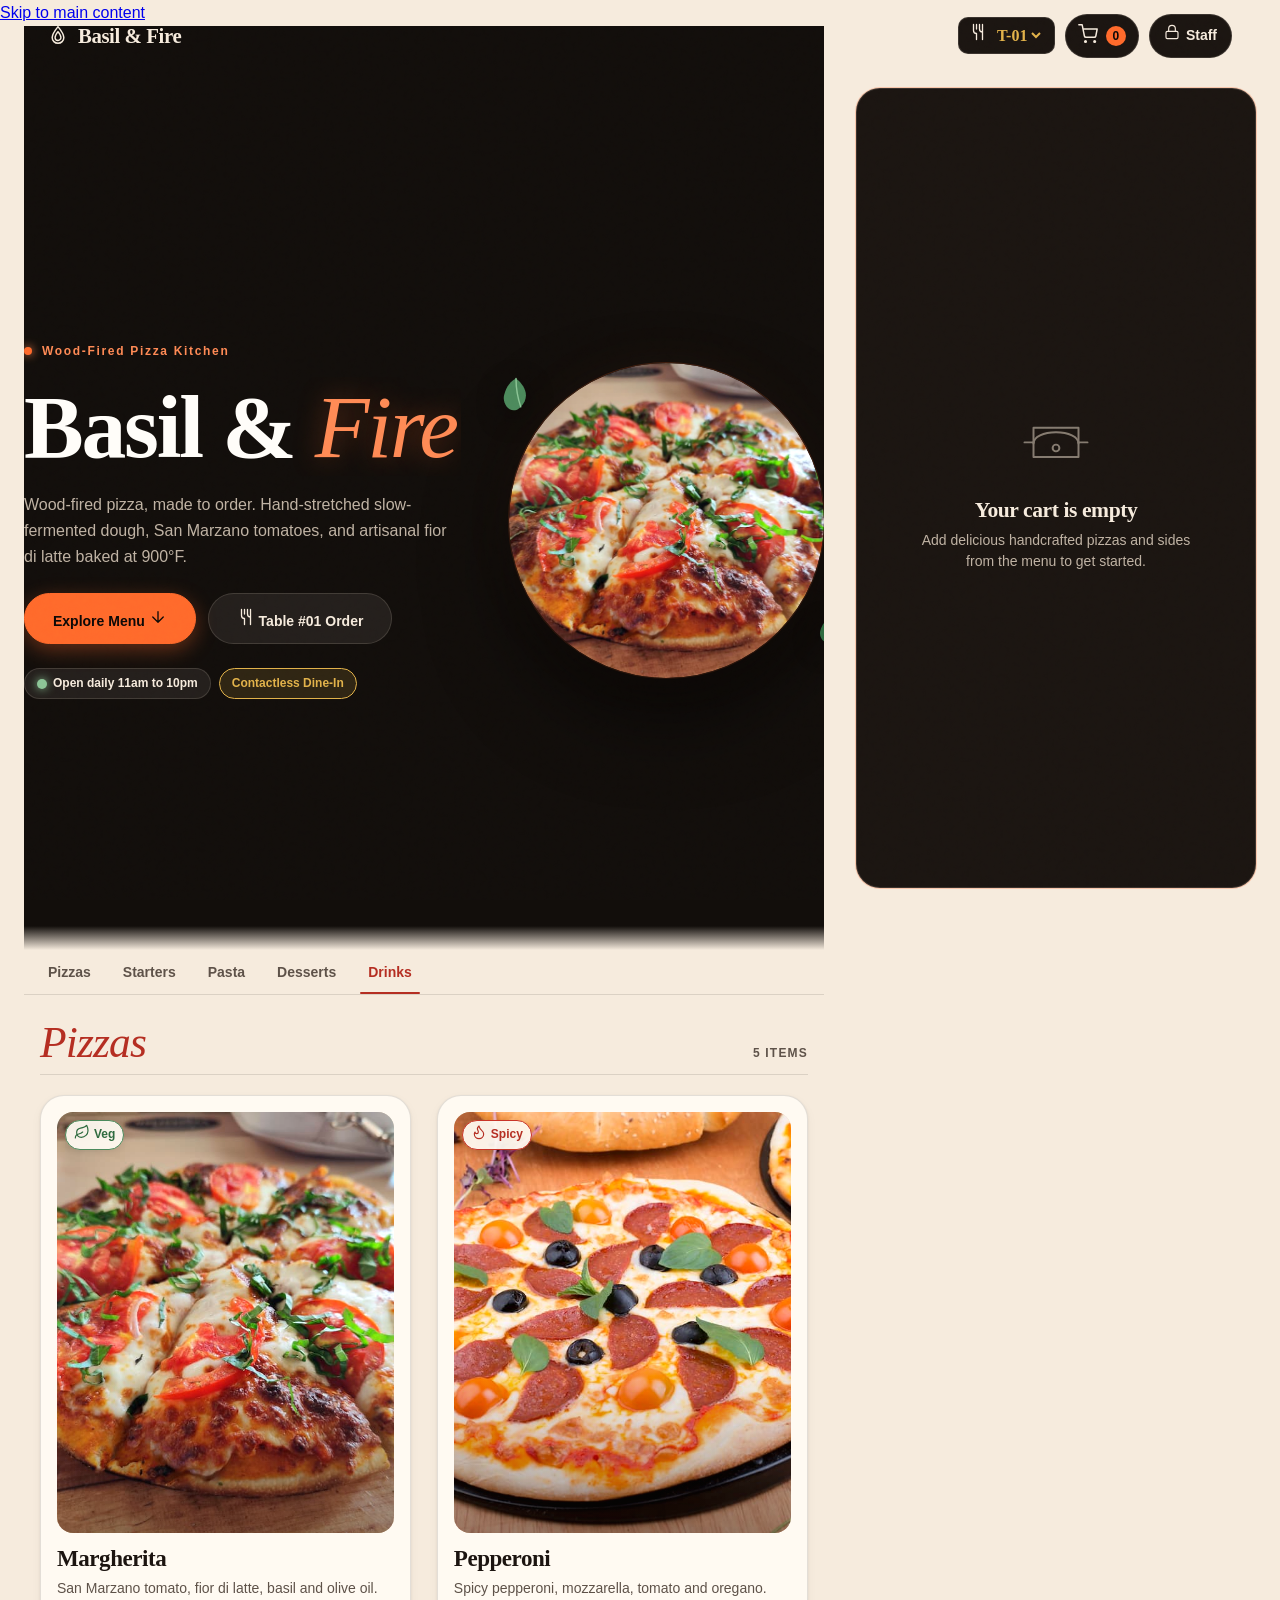
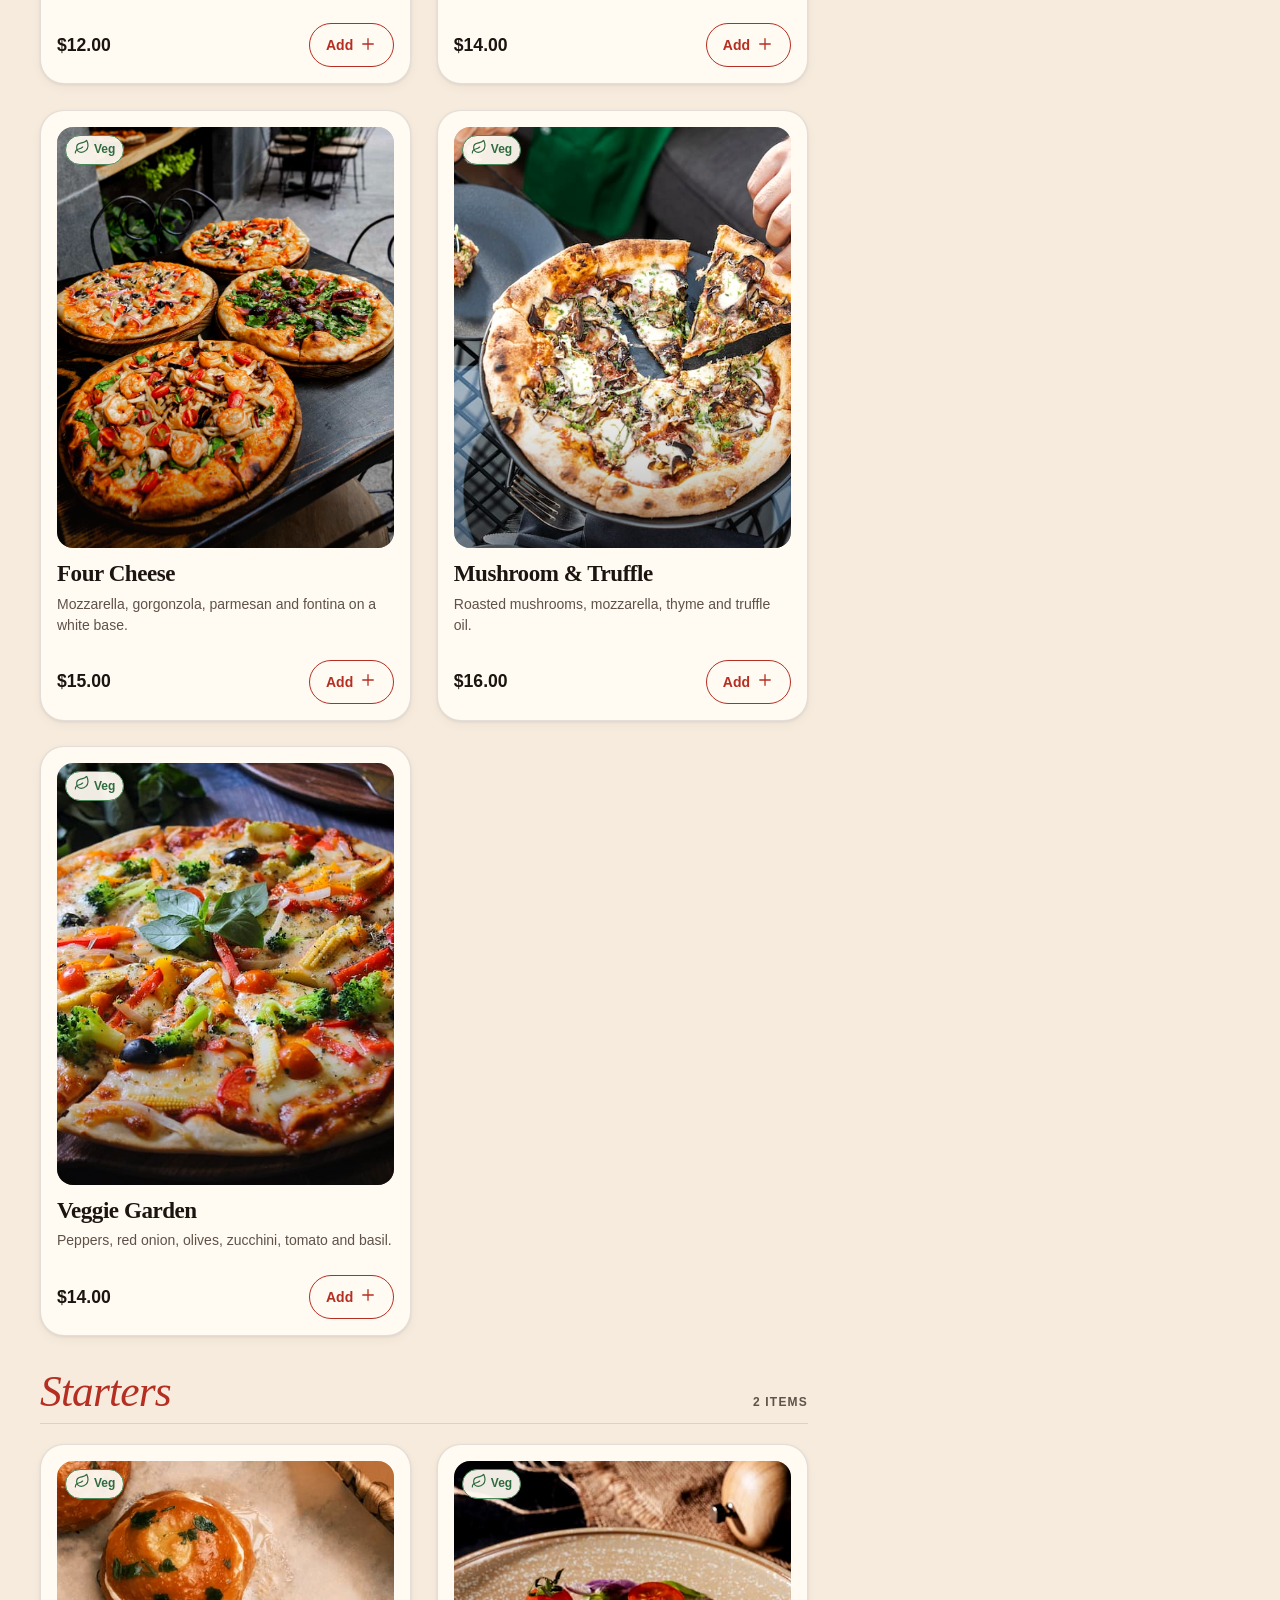
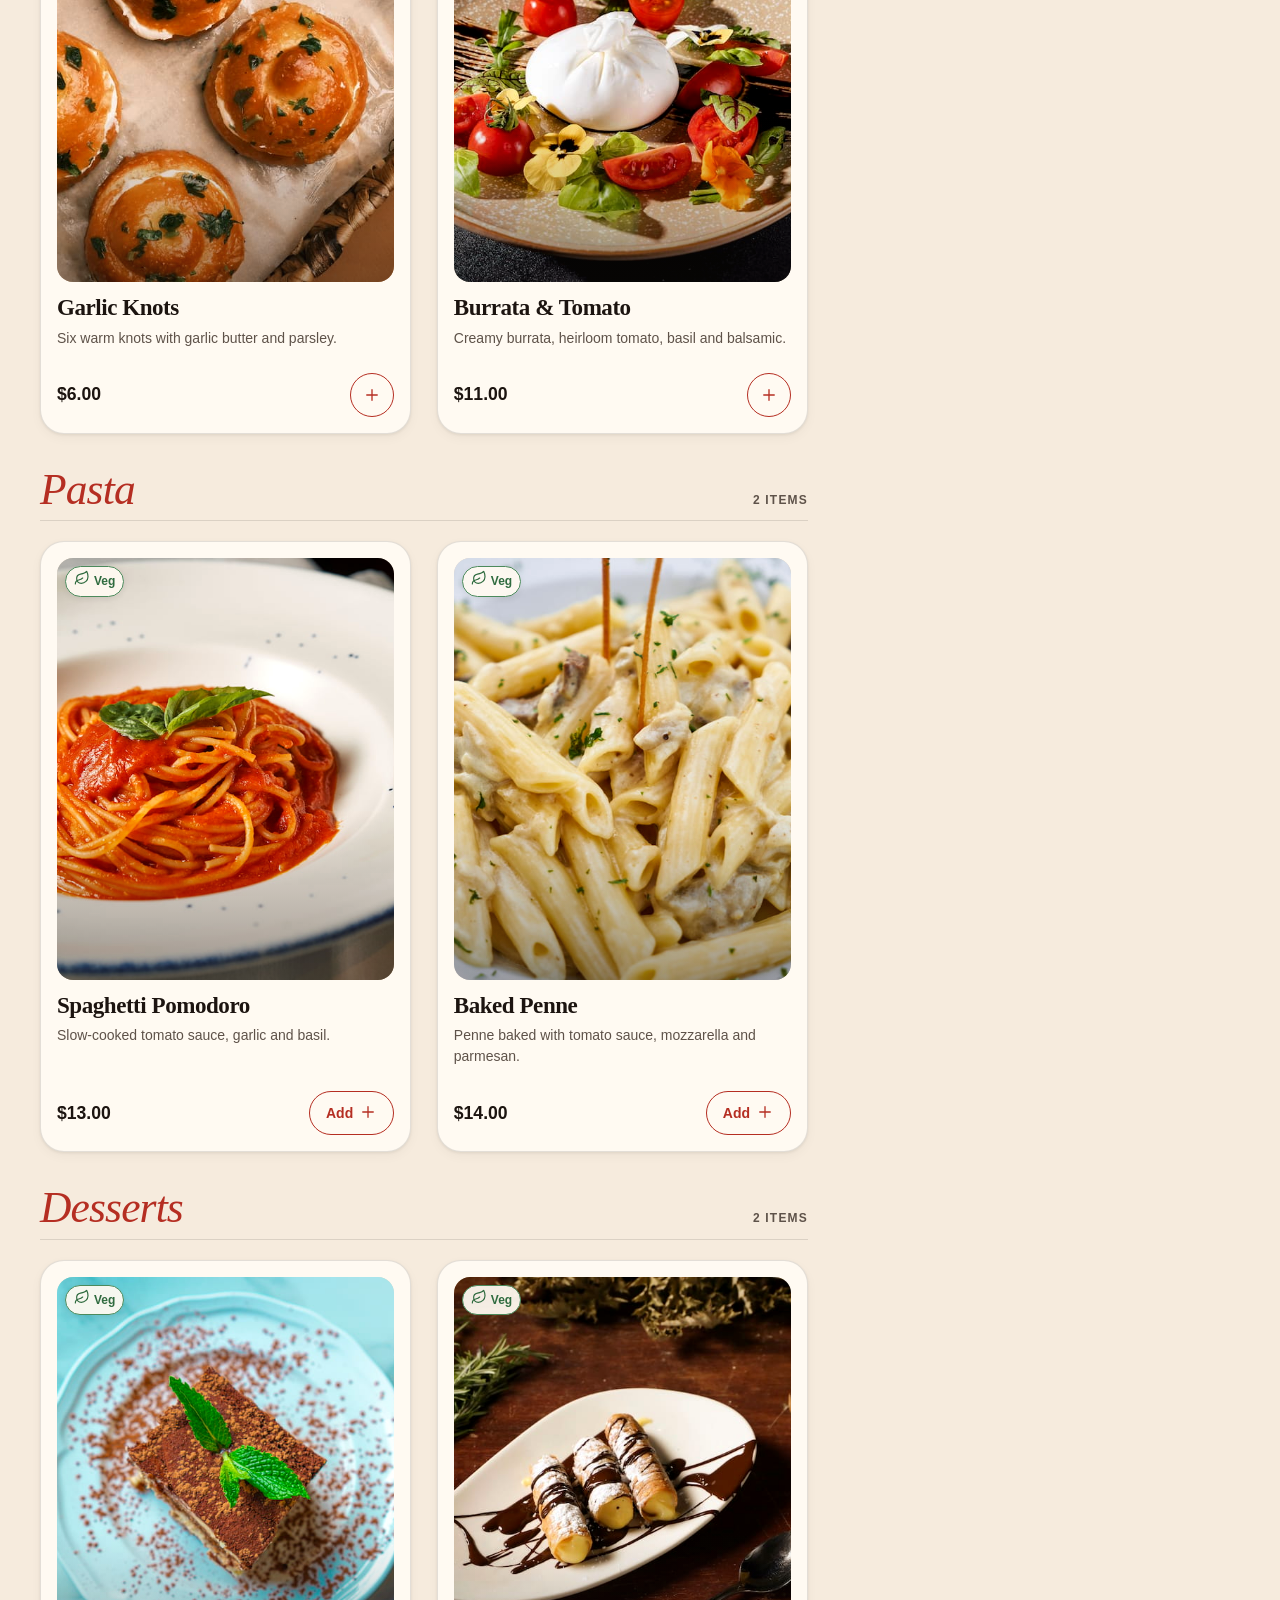
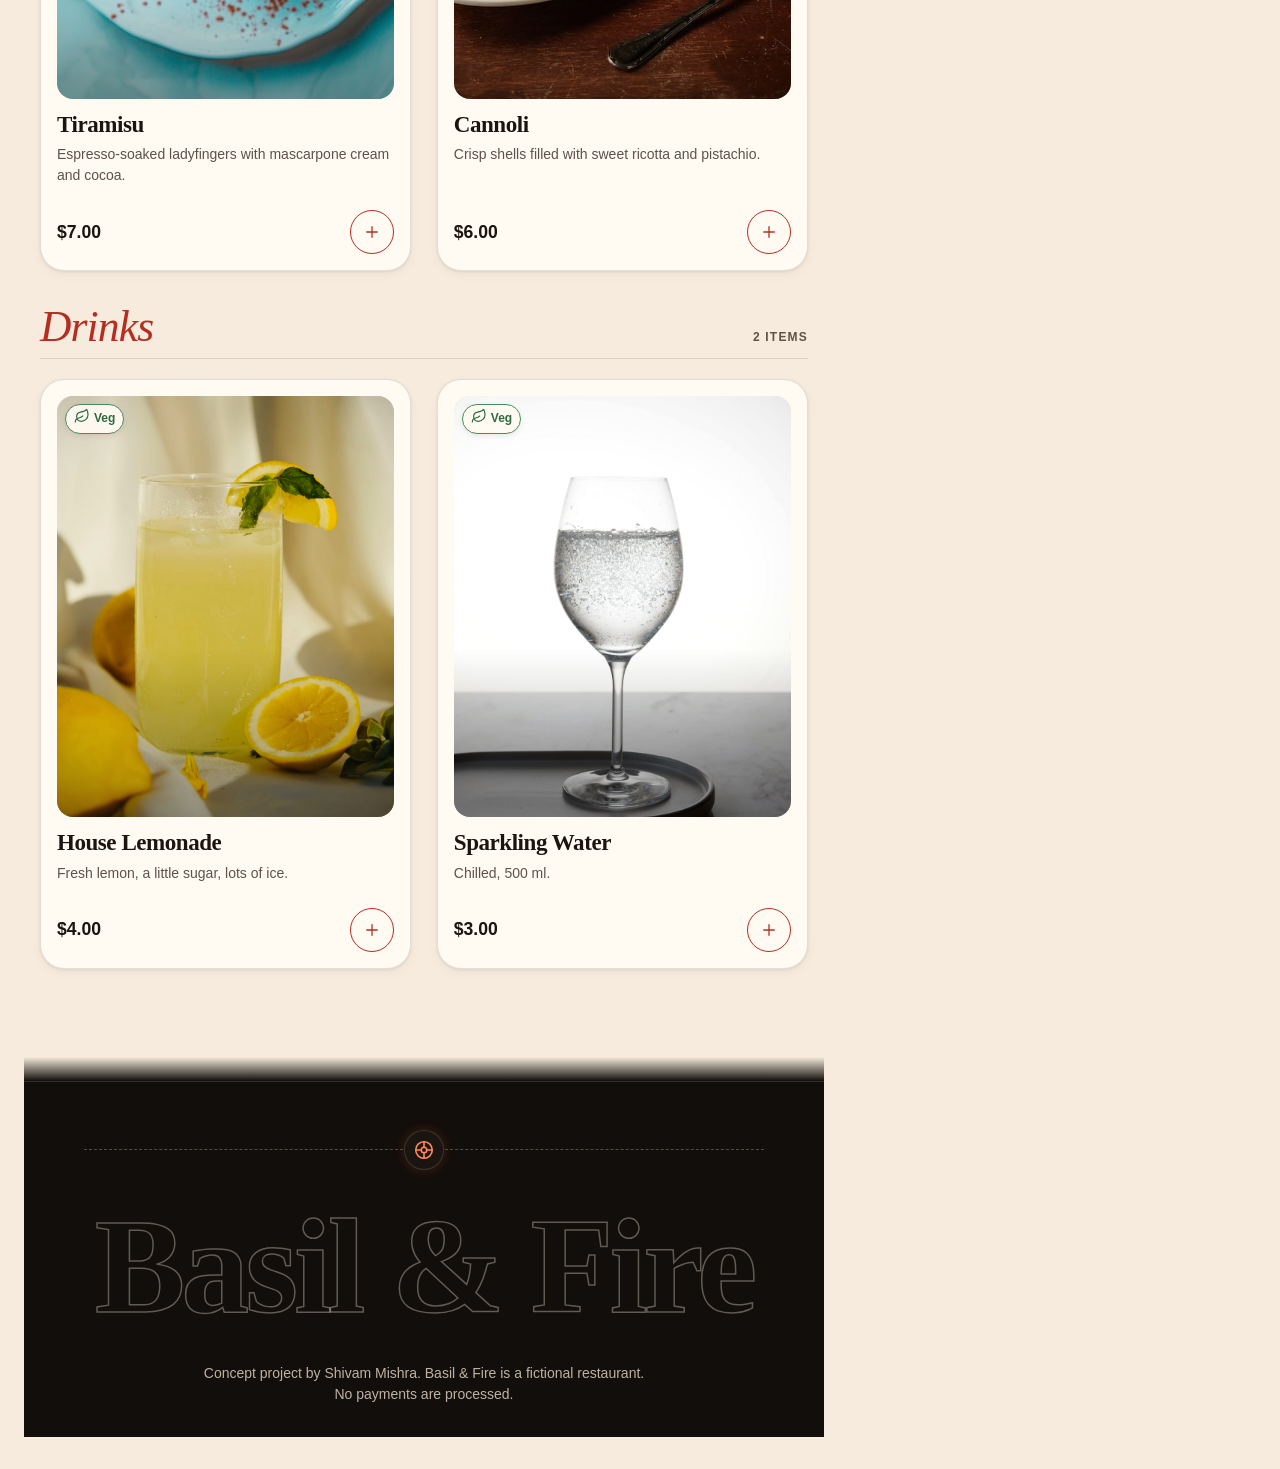
==== commit 6c4de183: "Update index.html" ====
--- a/index.html
+++ b/index.html
@@ -48,9 +48,11 @@
   <script src="app.js" defer></script>
 </head>
 <body data-theme="flour">
+  <!-- Accessible Skip-to-Content Link -->
+  <a href="#main-content" class="skip-link">Skip to main content</a>
+
   <!-- 2px Top Scroll-Progress Indicator -->
   <div class="scroll-progress-line" id="scroll-progress-bar" aria-hidden="true"></div>
-
   <!-- Subtle Tactile Grain Overlay -->
   <div class="grain-overlay" aria-hidden="true"></div>
 
--- a/style.css
+++ b/style.css
@@ -1,6 +1,6 @@
 /* ==========================================================================
    Basil & Fire — Ember & Flour Design System
-   Raw Palette, Dual Semantic Scopes, Fluid Typography & Global Styles
+   Phase H: Unified Photo Grade, 4/5 Cards, Warm Overlays, SVG Badges & Toasts
    ========================================================================== */
 
 :root {
@@ -38,10 +38,10 @@
   --font-body: 'DM Sans', -apple-system, BlinkMacSystemFont, sans-serif;
 
   /* --- Fluid Typography Scale --- */
-  --fs-display: clamp(3rem, 8vw, 7.5rem);
-  --fs-h1: clamp(2.4rem, 5.5vw, 4.5rem);
-  --fs-h2: clamp(1.9rem, 3.6vw, 3rem);
-  --fs-h3: clamp(1.3rem, 2vw, 1.6rem);
+  --fs-display: clamp(2.8rem, 7vw, 6.5rem);
+  --fs-h1: clamp(2.2rem, 5vw, 4.2rem);
+  --fs-h2: clamp(1.8rem, 3.4vw, 2.8rem);
+  --fs-h3: clamp(1.2rem, 1.8vw, 1.45rem);
   --fs-body: 1rem;
   --fs-small: 0.875rem;
   --fs-label: 0.75rem;
@@ -72,7 +72,7 @@
   --dur-reveal: 800ms;
   --dur-sheet: 450ms;
 
-  /* Module Compatibility Aliases */
+  /* Compatibility Aliases */
   --font-heading: var(--font-display);
   --radius-sm: var(--r-sm);
   --radius-md: var(--r-md);
@@ -84,10 +84,9 @@
 }
 
 /* ==========================================================================
-   Semantic Theme Scopes (WCAG AA Contrast Verified)
+   Semantic Theme Scopes
    ========================================================================== */
 
-/* 1. Flour Scope (Default for body, menu catalog, food presentation) */
 :root,
 body,
 [data-theme="flour"] {
@@ -96,20 +95,19 @@
   --surface-2: var(--flour-200);
   --text: var(--ink-900);
   --text-muted: var(--ink-500);
-  --border: rgba(28, 20, 16, 0.14);
+  --border: rgba(28, 20, 16, 0.12);
   --accent: var(--tomato-700);
   --accent-ink: #FFF7EC;
   --link: var(--tomato-700);
   --success: var(--basil-700);
   --danger: var(--tomato-700);
   --glow: rgba(201, 53, 40, 0.18);
-  --shadow-sm: 0 1px 2px rgba(28, 20, 16, 0.08);
-  --shadow-lg: 0 12px 32px rgba(28, 20, 16, 0.12);
+  --shadow-sm: 0 1px 3px rgba(28, 20, 16, 0.08), 0 4px 12px rgba(28, 20, 16, 0.04);
+  --shadow-lg: 0 12px 32px rgba(28, 20, 16, 0.12), 0 2px 6px rgba(28, 20, 16, 0.06);
   --line: var(--border);
-  --line-strong: rgba(28, 20, 16, 0.25);
-}
-
-/* 2. Oven Scope (Dark artisanal charcoal & warm ember glow) */
+  --line-strong: rgba(28, 20, 16, 0.22);
+}
+
 [data-theme="oven"] {
   --bg: var(--oven-900);
   --surface: var(--oven-800);
@@ -156,10 +154,22 @@
   background-color: var(--bg);
   color: var(--text);
   overflow-x: clip;
-  transition: background-color var(--dur-hover) var(--ease-out), color var(--dur-hover) var(--ease-out);
-}
-
-/* Tactile Grain Overlay */
+}
+
+.scroll-progress-line {
+  position: fixed;
+  top: 0;
+  left: 0;
+  right: 0;
+  height: 2px;
+  background: var(--ember-500);
+  transform-origin: left;
+  transform: scaleX(0);
+  z-index: 10000;
+  pointer-events: none;
+  transition: transform 60ms linear;
+}
+
 .grain-overlay {
   position: fixed;
   inset: 0;
@@ -170,13 +180,11 @@
   background-image: url("data:image/svg+xml,%3Csvg viewBox='0 0 200 200' xmlns='http://www.w3.org/2000/svg'%3E%3Cfilter id='noiseFilter'%3E%3CfeTurbulence type='fractalNoise' baseFrequency='0.8' numOctaves='3' stitchTiles='stitch'/%3E%3C/filter%3E%3Crect width='100%25' height='100%25' filter='url(%23noiseFilter)'/%3E%3C/svg%3E");
 }
 
-/* Selection Highlight */
 ::selection {
   background: var(--ember-500);
   color: var(--oven-950);
 }
 
-/* Custom Scrollbars */
 * {
   scrollbar-width: thin;
   scrollbar-color: var(--surface-2) transparent;
@@ -196,7 +204,6 @@
   border-radius: var(--r-pill);
 }
 
-/* Accessible Focus Rings */
 :focus-visible {
   outline: 2px solid var(--accent);
   outline-offset: 3px;
@@ -232,124 +239,1061 @@
 }
 
 /* ==========================================================================
-   Utility Classes
+   Signature Preloader (≤ 1.2s, Full-Screen Oven Layer, Wipe-Up)
    ========================================================================== */
 
-.display {
+.preloader-overlay {
+  position: fixed;
+  inset: 0;
+  z-index: 10001;
+  background: var(--oven-950);
+  display: flex;
+  align-items: center;
+  justify-content: center;
+  pointer-events: auto;
+}
+
+.preloader-content {
+  display: flex;
+  flex-direction: column;
+  align-items: center;
+  gap: 20px;
+}
+
+.preloader-flame-svg {
+  width: 56px;
+  height: 56px;
+  filter: drop-shadow(0 0 16px var(--glow));
+}
+
+.flame-stroke-path {
+  stroke: var(--ember-500);
+}
+
+.preloader-line-track {
+  width: 120px;
+  height: 2px;
+  background: rgba(246, 235, 221, 0.15);
+  border-radius: var(--r-pill);
+  overflow: hidden;
+}
+
+.preloader-line-fill {
+  width: 100%;
+  height: 100%;
+  background: var(--ember-500);
+  transform-origin: left;
+  transform: scaleX(0);
+}
+
+/* ==========================================================================
+   Shell Navbar (Fixed Top, 64px Mobile / 72px Desktop)
+   ========================================================================== */
+
+.app-header {
+  position: fixed;
+  top: 0;
+  left: 0;
+  right: 0;
+  z-index: 90;
+  height: 64px;
+  padding: 0 clamp(16px, 4vw, 48px);
+  display: flex;
+  align-items: center;
+  background: transparent;
+  color: #F6EBDD;
+  transition: transform 400ms var(--ease-out), background-color 300ms ease, border-color 300ms ease, backdrop-filter 300ms ease, -webkit-backdrop-filter 300ms ease;
+  border-bottom: 1px solid transparent;
+}
+
+@media (min-width: 1024px) {
+  .app-header {
+    height: 72px;
+  }
+}
+
+.app-header.is-scrolled {
+  background: rgba(18, 14, 11, 0.88);
+  backdrop-filter: blur(12px);
+  -webkit-backdrop-filter: blur(12px);
+  border-bottom: 1px solid var(--border);
+  box-shadow: 0 4px 20px rgba(0, 0, 0, 0.4);
+}
+
+.app-header.is-hidden {
+  transform: translateY(-100%);
+}
+
+.nav-container--clean {
+  display: flex;
+  justify-content: space-between;
+  align-items: center;
+  width: 100%;
+  max-width: 1280px;
+  margin: 0 auto;
+}
+
+.brand-link {
+  display: inline-flex;
+  align-items: center;
+  gap: 10px;
+  text-decoration: none;
+  color: #F6EBDD;
   font-family: var(--font-display);
+  font-size: 1.3rem;
+  font-weight: 600;
+  letter-spacing: -0.02em;
+  white-space: nowrap;
+}
+
+.brand-mark-svg {
+  display: inline-flex;
+  align-items: center;
+  justify-content: center;
+  transition: transform 240ms var(--ease-out);
+}
+
+.brand-link:hover .brand-mark-svg {
+  transform: rotate(-4deg) scale(1.08);
+}
+
+.brand-text {
+  font-family: var(--font-display);
+  font-weight: 600;
+  font-size: 1.3rem;
+  color: #F6EBDD;
+}
+
+.nav-controls-cluster {
+  display: flex;
+  align-items: center;
+  gap: 10px;
+}
+
+.table-compact-badge {
+  display: inline-flex;
+  align-items: center;
+  gap: 6px;
+  background: var(--oven-800);
+  border: 1px solid var(--border);
+  padding: 5px 10px;
+  border-radius: var(--r-sm);
+  color: #F6EBDD;
+}
+
+.table-compact-badge--locked {
+  background: rgba(140, 197, 150, 0.15);
+  border-color: var(--basil-500);
+  color: var(--basil-300);
+}
+
+.table-badge-num {
+  font-family: var(--font-display);
+  font-weight: 700;
+  font-size: 0.85rem;
+  color: var(--gold-400);
+}
+
+.header-table-dropdown {
+  background: transparent;
+  border: none;
+  color: var(--gold-400);
+  font-family: var(--font-display);
+  font-weight: 700;
+  font-size: 0.85rem;
+  outline: none;
+  cursor: pointer;
+}
+
+.header-table-dropdown option {
+  background: var(--oven-900);
+  color: var(--flour-100);
+}
+
+.nav-cart-btn {
+  display: inline-flex;
+  align-items: center;
+  justify-content: center;
+  gap: 8px;
+  min-width: 44px;
+  height: 44px;
+  padding: 0 12px;
+  border-radius: var(--r-pill);
+  background: var(--oven-800);
+  border: 1px solid var(--border);
+  color: #F6EBDD;
+  cursor: pointer;
+  transition: transform 140ms ease, border-color var(--dur-hover) ease;
+}
+
+.nav-cart-btn:hover {
+  border-color: var(--ember-400);
+  color: var(--ember-400);
+}
+
+.nav-cart-btn:active {
+  transform: scale(0.95);
+}
+
+.nav-cart-badge {
+  background: var(--ember-500);
+  color: var(--oven-950);
+  font-weight: 800;
+  font-size: var(--fs-label);
+  min-width: 20px;
+  height: 20px;
+  padding: 0 6px;
+  border-radius: var(--r-pill);
+  display: flex;
+  align-items: center;
+  justify-content: center;
+  font-variant-numeric: tabular-nums;
+}
+
+.cart-bump {
+  animation: cartBump 350ms cubic-bezier(0.175, 0.885, 0.32, 1.275) forwards;
+}
+
+@keyframes cartBump {
+  0% { transform: scale(1); }
+  45% { transform: scale(1.22); }
+  100% { transform: scale(1); }
+}
+
+.staff-portal-btn {
+  display: inline-flex;
+  align-items: center;
+  gap: 6px;
+  min-height: 44px;
+  background: var(--oven-800);
+  border: 1px solid var(--border);
+  color: #F6EBDD;
+  padding: 0 14px;
+  border-radius: var(--r-pill);
+  font-size: var(--fs-small);
+  font-weight: 700;
+  text-decoration: none;
+  transition: border-color var(--dur-hover) ease, color var(--dur-hover) ease;
+}
+
+.staff-portal-btn:hover {
+  border-color: var(--gold-400);
+  color: var(--gold-400);
+}
+
+/* ==========================================================================
+   Hero Section Layout (100svh, 12-Col Desktop Grid)
+   ========================================================================== */
+
+.hero-section {
+  position: relative;
+  min-height: 100vh;
+  min-height: 100svh;
+  padding-top: clamp(84px, 12vw, 130px);
+  padding-bottom: var(--space-10);
+  background: var(--oven-900);
+  display: flex;
+  align-items: center;
+  overflow: hidden;
+}
+
+.hero-container {
+  position: relative;
+  width: 100%;
+}
+
+.hero-embers-canvas {
+  position: absolute;
+  inset: 0;
+  width: 100%;
+  height: 100%;
+  pointer-events: none;
+  z-index: 1;
+}
+
+.hero-grid {
+  position: relative;
+  z-index: 2;
+  display: flex;
+  flex-direction: column-reverse;
+  gap: var(--space-8);
+  align-items: center;
+}
+
+@media (min-width: 1024px) {
+  .hero-grid {
+    display: grid;
+    grid-template-columns: repeat(12, 1fr);
+    gap: var(--space-8);
+    align-items: center;
+  }
+}
+
+.hero-content-col {
+  width: 100%;
+  display: flex;
+  flex-direction: column;
+  gap: var(--space-4);
+  text-align: left;
+}
+
+@media (min-width: 1024px) {
+  .hero-content-col {
+    grid-column: span 7;
+    padding-right: var(--space-4);
+  }
+}
+
+.hero-eyebrow {
+  display: inline-flex;
+  align-items: center;
+  gap: 10px;
+}
+
+.pulsing-ember-dot {
+  width: 8px;
+  height: 8px;
+  border-radius: 50%;
+  background: var(--ember-500);
+  box-shadow: 0 0 10px var(--ember-400);
+  animation: emberPulse 2s cubic-bezier(0.4, 0, 0.6, 1) infinite;
+}
+
+@keyframes emberPulse {
+  0%, 100% { transform: scale(1); opacity: 1; }
+  50% { transform: scale(1.4); opacity: 0.6; }
+}
+
+.eyebrow-text {
+  color: var(--ember-400);
+  font-size: var(--fs-label);
+  letter-spacing: 0.14em;
+  font-weight: 700;
+}
+
+.hero-headline-mask {
+  overflow: hidden;
+  padding: 4px 0;
+}
+
+.hero-headline {
   font-size: var(--fs-display);
+  font-weight: 700;
   line-height: 1.02;
-  letter-spacing: -0.02em;
-  font-weight: 700;
-}
-
-.label {
+  color: #FFFDF9;
+  letter-spacing: -0.025em;
+  will-change: transform;
+}
+
+.headline-emphasis {
+  font-family: var(--font-display);
+  font-style: italic;
+  font-weight: 400;
+  color: var(--ember-400);
+  text-shadow: 0 0 28px rgba(255, 106, 43, 0.35);
+}
+
+.hero-subtext {
+  font-size: var(--fs-body);
+  color: var(--text-muted);
+  max-width: 48ch;
+  line-height: 1.6;
+}
+
+.hero-cta-group {
+  display: flex;
+  flex-wrap: wrap;
+  gap: var(--space-3);
+  margin-top: var(--space-2);
+}
+
+.hero-cta-btn {
+  min-height: 50px;
+  padding: 14px 28px;
+  border-radius: var(--r-pill);
+  font-size: var(--fs-small);
+  font-weight: 700;
+  cursor: pointer;
+  user-select: none;
+}
+
+.hero-cta-btn.btn--primary {
+  background: var(--ember-500);
+  color: var(--oven-950);
+  border: 1px solid var(--ember-500);
+  box-shadow: 0 6px 20px rgba(255, 106, 43, 0.35);
+}
+
+.hero-cta-btn.btn--primary:hover {
+  background: var(--ember-400);
+  box-shadow: 0 8px 26px rgba(255, 106, 43, 0.5);
+}
+
+.hero-cta-btn.btn--ghost {
+  background: rgba(246, 235, 221, 0.08);
+  border: 1px solid var(--border);
+  color: #F6EBDD;
+}
+
+.hero-cta-btn.btn--ghost:hover {
+  background: rgba(246, 235, 221, 0.16);
+  border-color: rgba(246, 235, 221, 0.35);
+}
+
+.btn-arrow-icon {
+  display: inline-block;
+  transition: transform var(--dur-hover) var(--ease-out);
+}
+
+.btn:hover .btn-arrow-icon {
+  transform: translateY(3px);
+}
+
+.hero-meta-strip {
+  display: flex;
+  flex-wrap: wrap;
+  gap: var(--space-2);
+  margin-top: var(--space-2);
+}
+
+.hero-meta-pill {
+  display: inline-flex;
+  align-items: center;
+  gap: 6px;
+  padding: 5px 12px;
+  border-radius: var(--r-pill);
+  font-size: var(--fs-label);
+  font-weight: 700;
+  background: rgba(246, 235, 221, 0.08);
+  border: 1px solid var(--border);
+  color: var(--text);
+}
+
+.hero-meta-pill--table {
+  background: rgba(226, 178, 74, 0.14);
+  border-color: var(--gold-400);
+  color: var(--gold-400);
+}
+
+/* ==========================================================================
+   Hero Visual Column: Circular Pizza Disc over Radial Ember Glow
+   ========================================================================== */
+
+.hero-visual-col {
+  position: relative;
+  width: 100%;
+  display: flex;
+  align-items: center;
+  justify-content: center;
+}
+
+@media (min-width: 1024px) {
+  .hero-visual-col {
+    grid-column: span 5;
+  }
+}
+
+.hero-ember-backdrop {
+  position: absolute;
+  width: 120%;
+  height: 120%;
+  top: -10%;
+  left: -10%;
+  background: radial-gradient(60% 60% at 50% 50%, var(--glow), transparent 70%);
+  filter: blur(28px);
+  pointer-events: none;
+  z-index: 1;
+}
+
+.hero-pizza-stage {
+  position: relative;
+  z-index: 2;
+  width: clamp(240px, 68vw, 420px);
+  aspect-ratio: 1 / 1;
+  display: flex;
+  align-items: center;
+  justify-content: center;
+}
+
+.pizza-disc-wrapper {
+  position: relative;
+  width: 100%;
+  height: 100%;
+  border-radius: 50%;
+  overflow: hidden;
+  box-shadow: 0 40px 80px rgba(0, 0, 0, 0.55), 0 0 0 1px rgba(255, 106, 43, 0.2);
+  will-change: transform;
+}
+
+.pizza-disc-img {
+  width: 100%;
+  height: 100%;
+  object-fit: cover;
+  object-position: center center;
+  border-radius: 50%;
+  transform-origin: center center;
+}
+
+.pizza-fallback-art {
+  width: 100%;
+  height: 100%;
+  border-radius: 50%;
+  background: radial-gradient(circle, var(--tomato-700) 0%, var(--oven-700) 65%, var(--gold-400) 100%);
+  display: flex;
+  align-items: center;
+  justify-content: center;
+}
+
+.pizza-disc-crust {
+  width: 90%;
+  height: 90%;
+  border-radius: 50%;
+  border: 4px dashed var(--gold-400);
+}
+
+.basil-leaf {
+  position: absolute;
+  z-index: 3;
+  pointer-events: none;
+  filter: drop-shadow(0 6px 14px rgba(0, 0, 0, 0.45));
+}
+
+.leaf-1 {
+  top: 4%;
+  left: -4%;
+  animation: leafDrift1 5.2s ease-in-out infinite alternate;
+}
+
+.leaf-2 {
+  bottom: 8%;
+  right: -6%;
+  animation: leafDrift2 6.5s ease-in-out infinite alternate;
+}
+
+.leaf-3 {
+  top: 40%;
+  right: -8%;
+  animation: leafDrift3 4.8s ease-in-out infinite alternate;
+}
+
+@keyframes leafDrift1 {
+  0% { transform: translate(0, 0) rotate(0deg); }
+  100% { transform: translate(8px, -10px) rotate(12deg); }
+}
+
+@keyframes leafDrift2 {
+  0% { transform: translate(0, 0) rotate(0deg); }
+  100% { transform: translate(-6px, 9px) rotate(-8deg); }
+}
+
+@keyframes leafDrift3 {
+  0% { transform: translate(0, 0) rotate(0deg); }
+  100% { transform: translate(7px, 6px) rotate(15deg); }
+}
+
+/* ==========================================================================
+   Section Rhythm & Decorative Transitions
+   ========================================================================== */
+
+.section-divider {
+  position: relative;
+  width: 100%;
+  height: 24px;
+  pointer-events: none;
+  z-index: 10;
+}
+
+.section-divider--to-flour {
+  background: linear-gradient(180deg, var(--oven-900) 0%, var(--flour-100) 100%);
+}
+
+.section-divider--to-oven {
+  background: linear-gradient(180deg, var(--flour-100) 0%, var(--oven-900) 100%);
+  margin-top: var(--space-8);
+}
+
+/* ==========================================================================
+   Category Tabs with Edge Fade Masks
+   ========================================================================== */
+
+.category-tabs {
+  position: sticky;
+  top: 64px;
+  z-index: 40;
+  background: var(--bg);
+  border-bottom: 1px solid var(--border);
+}
+
+@media (min-width: 1024px) {
+  .category-tabs {
+    top: 72px;
+  }
+}
+
+.tabs-scroller-wrap {
+  position: relative;
+  display: flex;
+  align-items: center;
+}
+
+.tabs-edge-fade {
+  position: absolute;
+  top: 0;
+  bottom: 0;
+  width: 24px;
+  pointer-events: none;
+  z-index: 2;
+}
+
+.tabs-edge-fade--left {
+  left: 0;
+  background: linear-gradient(90deg, var(--bg) 0%, transparent 100%);
+}
+
+.tabs-edge-fade--right {
+  right: 0;
+  background: linear-gradient(270deg, var(--bg) 0%, transparent 100%);
+}
+
+.tabs-scroller {
+  overflow-x: auto;
+  scrollbar-width: none;
+  -ms-overflow-style: none;
+  padding: 0 var(--space-4);
+  scroll-snap-type: x mandatory;
+}
+
+.tabs-scroller::-webkit-scrollbar {
+  display: none;
+}
+
+.tabs-track {
+  position: relative;
+  display: inline-flex;
+  gap: var(--space-4);
+}
+
+.tab-btn {
+  background: transparent;
+  border: none;
+  color: var(--text-muted);
   font-family: var(--font-body);
+  font-size: var(--fs-small);
+  font-weight: 700;
+  padding: var(--space-3) var(--space-2);
+  cursor: pointer;
+  white-space: nowrap;
+  scroll-snap-align: center;
+  transition: color var(--dur-hover) ease;
+}
+
+.tab-btn.is-active {
+  color: var(--accent);
+}
+
+.tab-underline {
+  position: absolute;
+  bottom: 0;
+  left: 0;
+  height: 2px;
+  background: var(--accent);
+  border-radius: 2px;
+  transition: transform var(--dur-hover) var(--ease-out), width var(--dur-hover) ease;
+}
+
+/* ==========================================================================
+   Phase H: Photo Grade Filter & 4/5 Food Cards with Fraunces Fallback
+   ========================================================================== */
+
+.photo-grade {
+  filter: saturate(1.06) contrast(1.03);
+}
+
+.menu-catalog {
+  padding: var(--space-6) var(--space-4);
+  background: var(--bg);
+}
+
+.category-section {
+  margin-bottom: var(--space-8);
+  scroll-margin-top: 130px;
+}
+
+.category-header {
+  display: flex;
+  align-items: baseline;
+  justify-content: space-between;
+  margin-bottom: var(--space-5);
+  padding-bottom: var(--space-2);
+  border-bottom: 1px solid var(--border);
+}
+
+.category-title {
+  font-size: var(--fs-h2);
+  color: var(--text);
+}
+
+.category-title em {
+  font-style: italic;
+  font-weight: 400;
+  color: var(--accent);
+}
+
+.category-count {
   font-size: var(--fs-label);
+  color: var(--text-muted);
   text-transform: uppercase;
-  letter-spacing: 0.12em;
-  font-weight: 700;
-}
-
-.price {
-  font-family: var(--font-body);
-  font-weight: 700;
-  font-variant-numeric: tabular-nums;
-}
-
-.container {
-  max-width: 1280px;
-  margin-inline: auto;
-  padding-inline: clamp(16px, 4vw, 48px);
-}
-
-.section {
-  padding-block: clamp(72px, 10vw, 140px);
-}
-
-.card {
+  letter-spacing: 0.1em;
+  font-weight: 700;
+}
+
+.menu-grid {
+  display: grid;
+  grid-template-columns: 1fr;
+  gap: clamp(16px, 2vw, 28px);
+}
+
+@media (min-width: 640px) {
+  .menu-grid {
+    grid-template-columns: repeat(2, 1fr);
+  }
+}
+
+.item-card {
+  display: flex;
+  flex-direction: column;
   background: var(--surface);
   border: 1px solid var(--border);
   border-radius: var(--r-lg);
+  padding: var(--space-4);
+  cursor: pointer;
   box-shadow: var(--shadow-sm);
+  transition: transform 280ms var(--ease-out), border-color var(--dur-hover) ease, box-shadow 280ms var(--ease-out);
+  position: relative;
+  overflow: hidden;
+}
+
+.item-card:hover {
+  transform: translateY(-6px);
+  box-shadow: var(--shadow-lg);
+  border-color: rgba(28, 20, 16, 0.22);
+}
+
+.item-card:active {
+  transform: scale(0.98);
+}
+
+/* 4/5 Aspect-Ratio Food Media Container */
+.item-card__media {
+  position: relative;
+  width: 100%;
+  aspect-ratio: 4 / 5;
+  border-radius: var(--r-md);
+  overflow: hidden;
+  background: var(--surface-2);
+  margin-bottom: var(--space-3);
+}
+
+.item-img {
+  width: 100%;
+  height: 100%;
+  object-fit: cover;
+  object-position: center center;
+  transition: transform 600ms var(--ease-out);
+}
+
+.item-card:hover .item-img {
+  transform: scale(1.05);
+}
+
+.photo-warm-overlay {
+  position: absolute;
+  inset: 0;
+  background: linear-gradient(to top, rgba(18, 14, 11, 0.35) 0%, transparent 40%);
+  pointer-events: none;
+}
+
+.photo-fallback-disc {
+  width: 100%;
+  height: 100%;
+  background: linear-gradient(135deg, var(--oven-800) 0%, var(--surface-2) 100%);
+  display: flex;
+  align-items: center;
+  justify-content: center;
+  text-align: center;
+  padding: 16px;
+}
+
+.photo-fallback-brand {
+  font-family: var(--font-display);
+  font-size: 1.15rem;
+  font-weight: 700;
+  color: var(--flour-100);
+}
+
+.media-skeleton {
+  position: absolute;
+  inset: 0;
+  background: var(--surface-2);
+  overflow: hidden;
+}
+
+.media-skeleton::after {
+  content: "";
+  position: absolute;
+  inset: 0;
+  transform: translateX(-100%);
+  background: linear-gradient(90deg, transparent 0%, rgba(255, 255, 255, 0.12) 50%, transparent 100%);
+  animation: skeletonShimmer 1.5s infinite;
+}
+
+@keyframes skeletonShimmer {
+  100% { transform: translateX(100%); }
+}
+
+.img-fallback {
+  width: 100%;
+  height: 100%;
+  background: var(--surface-2);
+  display: flex;
+  align-items: center;
+  justify-content: center;
+  color: var(--text-muted);
+}
+
+.img-fallback svg {
+  width: 36px;
+  height: 36px;
+  fill: currentColor;
+}
+
+/* Inline SVG Badges (Veg, Spicy) */
+.item-badges {
+  position: absolute;
+  top: 8px;
+  left: 8px;
+  display: flex;
+  flex-direction: column;
+  gap: 4px;
+  z-index: 2;
+}
+
+.badge--veg {
+  display: inline-flex;
+  align-items: center;
+  gap: 4px;
+  background: rgba(255, 250, 242, 0.94);
+  color: var(--basil-700);
+  border: 1px solid var(--basil-500);
+  padding: 3px 8px;
+  font-size: var(--fs-label);
+  font-weight: 700;
+  border-radius: var(--r-pill);
+  box-shadow: 0 2px 6px rgba(0, 0, 0, 0.08);
+}
+
+.badge--spicy {
+  display: inline-flex;
+  align-items: center;
+  gap: 4px;
+  background: rgba(255, 250, 242, 0.94);
+  color: var(--tomato-700);
+  border: 1px solid var(--tomato-600);
+  padding: 3px 8px;
+  font-size: var(--fs-label);
+  font-weight: 700;
+  border-radius: var(--r-pill);
+  box-shadow: 0 2px 6px rgba(0, 0, 0, 0.08);
+}
+
+.item-card__body {
+  display: flex;
+  flex-direction: column;
+  justify-content: space-between;
+  flex: 1;
+}
+
+.item-name {
+  font-size: var(--fs-h3);
+  font-weight: 600;
+  line-height: 1.18;
   color: var(--text);
 }
 
-.badge {
+.item-desc {
+  font-size: var(--fs-small);
+  color: var(--text-muted);
+  margin-top: 6px;
+  display: -webkit-box;
+  -webkit-line-clamp: 2;
+  -webkit-box-orient: vertical;
+  overflow: hidden;
+  line-height: 1.5;
+}
+
+.item-card__footer {
+  display: flex;
+  align-items: center;
+  justify-content: space-between;
+  margin-top: var(--space-4);
+  padding-top: var(--space-2);
+}
+
+.item-price {
+  font-family: var(--font-body);
+  font-weight: 700;
+  font-size: 1.1rem;
+  font-variant-numeric: tabular-nums;
+  color: var(--text);
+}
+
+.btn-action {
+  min-width: 44px;
+  height: 44px;
+  border-radius: var(--r-pill);
+  border: 1px solid var(--accent);
+  background: var(--surface);
+  color: var(--accent);
+  font-weight: 700;
+  font-size: var(--fs-small);
+  padding: 0 16px;
   display: inline-flex;
   align-items: center;
-  gap: 4px;
+  justify-content: center;
+  gap: 6px;
+  cursor: pointer;
+  position: relative;
+  overflow: hidden;
+  transition: color var(--dur-hover) ease, border-color var(--dur-hover) ease;
+}
+
+.btn-action::before {
+  content: "";
+  position: absolute;
+  inset: 0;
+  background: var(--accent);
+  transform: scaleX(0);
+  transform-origin: right;
+  transition: transform var(--dur-hover) var(--ease-out);
+  z-index: 0;
+}
+
+.item-card:hover .btn-action::before,
+.btn-action:hover::before {
+  transform: scaleX(1);
+  transform-origin: left;
+}
+
+.item-card:hover .btn-action,
+.btn-action:hover {
+  color: var(--accent-ink);
+}
+
+.btn-action span {
+  position: relative;
+  z-index: 1;
+}
+
+.btn-action--add {
+  font-size: 1.3rem;
+  padding: 0;
+  width: 44px;
+}
+
+.stepper {
+  display: inline-flex;
+  align-items: center;
+  background: var(--surface-2);
+  border: 1px solid var(--border);
   border-radius: var(--r-pill);
+  height: 42px;
+  padding: 2px;
+}
+
+.stepper-btn {
+  width: 36px;
+  height: 36px;
+  border-radius: 50%;
+  border: none;
+  background: transparent;
+  color: var(--text);
+  font-size: 1.15rem;
+  font-weight: 700;
+  display: inline-flex;
+  align-items: center;
+  justify-content: center;
+  cursor: pointer;
+}
+
+.stepper-val {
+  min-width: 26px;
+  text-align: center;
+  font-weight: 700;
+  font-size: var(--fs-small);
+  font-variant-numeric: tabular-nums;
+}
+
+/* ==========================================================================
+   Cart Drawer & 400px Sticky Desktop Panel
+   ========================================================================== */
+
+.cart-bar-anchor {
+  position: fixed;
+  bottom: 0;
+  left: 0;
+  right: 0;
+  z-index: 50;
+  pointer-events: none;
+  padding: 0 var(--space-4) max(14px, env(safe-area-inset-bottom));
+}
+
+.cart-bar {
+  display: none;
+  max-width: 580px;
+  margin: 0 auto;
+  pointer-events: auto;
+  align-items: center;
+  justify-content: space-between;
+  background: var(--accent);
+  color: var(--accent-ink);
+  border-radius: var(--r-lg);
+  padding: 14px 20px;
+  box-shadow: var(--shadow-lg);
+  cursor: pointer;
+}
+
+.cart-bar.is-visible {
+  display: flex;
+}
+
+.cart-bar__left, .cart-bar__right {
+  display: flex;
+  align-items: center;
+  gap: 12px;
+}
+
+.cart-bar__badge {
+  background: var(--accent-ink);
+  color: var(--accent);
+  font-weight: 800;
   font-size: var(--fs-label);
-  font-weight: 700;
-  text-transform: uppercase;
-  letter-spacing: 0.12em;
-}
-
-/* ==========================================================================
-   Buttons
-   ========================================================================== */
-
-.btn {
-  display: inline-flex;
+  width: 26px;
+  height: 26px;
+  border-radius: 50%;
+  display: flex;
   align-items: center;
   justify-content: center;
-  gap: var(--space-2);
-  min-height: 48px;
-  padding: 12px 24px;
-  font-family: var(--font-body);
+}
+
+.cart-bar__title {
   font-weight: 700;
   font-size: var(--fs-small);
-  border-radius: var(--r-pill);
-  border: 1px solid transparent;
-  cursor: pointer;
-  user-select: none;
-  transition: transform var(--dur-tap) ease, background-color var(--dur-hover) ease, border-color var(--dur-hover) ease, box-shadow var(--dur-hover) ease;
-}
-
-.btn:active, .btn.is-pressed {
-  transform: scale(0.97) !important;
-}
-
-.btn--primary {
-  background-color: var(--accent);
-  color: var(--accent-ink);
-  border-color: var(--accent);
-}
-
-.btn--primary:hover {
-  filter: brightness(1.08);
-}
-
-.btn--ghost {
-  background-color: transparent;
-  border-color: var(--border);
-  color: var(--text);
-}
-
-.btn--ghost:hover {
-  background: var(--surface-2);
-  border-color: var(--border);
-}
-
-/* ==========================================================================
-   Structural Layout Containers
-   ========================================================================== */
-
-.app-shell {
-  width: 100%;
-  max-width: 100%;
-  margin: 0 auto;
-  min-height: 100svh;
-  display: flex;
-  flex-direction: column;
-}
-
-.main-column {
-  width: 100%;
-  max-width: 680px;
-  margin: 0 auto;
-  padding-bottom: var(--space-6);
+}
+
+.cart-bar__total {
+  font-weight: 800;
+  font-size: 1.05rem;
+  font-variant-numeric: tabular-nums;
 }
 
 .desktop-cart-column {
@@ -360,7 +1304,7 @@
   .app-shell {
     max-width: 1280px;
     display: grid !important;
-    grid-template-columns: 1fr 380px !important;
+    grid-template-columns: 1fr 400px !important;
     align-items: start !important;
     gap: var(--space-8);
     padding: 0 var(--space-6);
@@ -375,9 +1319,9 @@
     display: block !important;
     position: -webkit-sticky !important;
     position: sticky !important;
-    top: 24px !important;
-    height: calc(100vh - 48px) !important;
-    max-height: calc(100svh - 48px) !important;
+    top: calc(72px + var(--space-4)) !important;
+    height: calc(100vh - 100px) !important;
+    max-height: calc(100svh - 100px) !important;
     overflow-y: auto !important;
     background: var(--surface);
     border: 1px solid var(--border);
@@ -388,583 +1332,56 @@
   }
 }
 
-/* ==========================================================================
-   Navigation Header (Oven Scope)
-   ========================================================================== */
-
-.app-header {
-  position: sticky;
-  top: 0;
-  z-index: 60;
-  background: var(--bg);
-  border-bottom: 1px solid var(--border);
-  height: 58px;
-  padding: 0 var(--space-4);
-  display: flex;
-  align-items: center;
-}
-
-.nav-container--clean,
-.nav-container--spaced {
-  display: flex;
-  justify-content: space-between;
-  align-items: center;
-  width: 100%;
-  gap: var(--space-3);
-  margin: 0 auto;
-}
-
-.brand-link {
-  display: inline-flex;
-  align-items: center;
-  gap: var(--space-2);
-  text-decoration: none;
-  color: var(--text);
-  font-family: var(--font-display);
-  font-size: 1.25rem;
-  font-weight: 800;
-  letter-spacing: -0.02em;
-  white-space: nowrap;
-}
-
-.brand-dot {
-  width: 9px;
-  height: 9px;
-  border-radius: 50%;
-  background: var(--accent);
-  box-shadow: 0 0 10px var(--glow);
-}
-
-.nav-controls-cluster,
-.nav-right-actions {
-  display: flex;
-  align-items: center;
-  gap: var(--space-2);
-}
-
-.table-compact-badge,
-.table-pill {
-  display: inline-flex;
-  align-items: center;
-  gap: 6px;
-  background: var(--surface-2);
-  border: 1px solid var(--gold-400);
-  padding: 4px 10px;
-  border-radius: var(--r-sm);
-  color: var(--text);
-}
-
-.table-badge-num {
-  font-family: var(--font-display);
-  font-weight: 800;
-  font-size: 0.8rem;
-  color: var(--gold-400);
-}
-
-.header-table-dropdown {
-  background: transparent;
-  border: none;
-  color: var(--gold-400);
-  font-family: var(--font-display);
-  font-weight: 800;
-  font-size: 0.85rem;
-  outline: none;
-  cursor: pointer;
-}
-
-.header-table-dropdown option {
-  background: var(--oven-900);
-  color: var(--flour-100);
-}
-
-.staff-portal-btn {
-  display: inline-flex;
-  align-items: center;
-  gap: 6px;
-  background: var(--surface-2);
-  border: 1px solid var(--border);
-  color: var(--text);
-  padding: 6px 12px;
-  border-radius: var(--r-sm);
-  font-size: var(--fs-label);
-  font-weight: 700;
-  text-decoration: none;
-  transition: border-color var(--dur-hover) ease, background-color var(--dur-hover) ease;
-}
-
-.staff-portal-btn:hover {
-  border-color: var(--gold-400);
-  color: var(--gold-400);
-}
-
-/* ==========================================================================
-   Hero Section (Oven Scope)
-   ========================================================================== */
-
-.hero-section {
-  padding: var(--space-4);
-  background: var(--bg);
-}
-
-.hero-card {
-  position: relative;
-  border-radius: var(--r-lg);
-  overflow: hidden;
-  border: 1px solid var(--border);
-  background: var(--surface);
-  min-height: 240px;
-  display: flex;
-  flex-direction: column;
-  justify-content: flex-end;
-}
-
-.hero-media {
-  position: absolute;
-  inset: 0;
-  z-index: 1;
-}
-
-.hero-img {
-  width: 100%;
+.cart-panel {
+  display: flex;
+  flex-direction: column;
   height: 100%;
-  object-fit: cover;
-  object-position: center 45%;
-}
-
-.hero-overlay {
-  position: absolute;
-  inset: 0;
-  background: linear-gradient(180deg, rgba(18, 14, 11, 0.25) 0%, rgba(18, 14, 11, 0.88) 75%, rgba(18, 14, 11, 0.98) 100%);
-}
-
-.hero-content {
-  position: relative;
-  z-index: 2;
-  padding: var(--space-5);
-}
-
-.hero-title {
-  font-size: var(--fs-h1);
-  font-weight: 800;
-  line-height: 1.05;
-  color: #FFFDF9;
-}
-
-.hero-tagline {
+}
+
+.cart-panel--empty {
+  display: flex;
+  flex-direction: column;
+  align-items: center;
+  justify-content: center;
+  text-align: center;
+  padding: var(--space-8) var(--space-4);
+}
+
+.empty-cart-artwork {
   color: var(--text-muted);
+  opacity: 0.65;
+  margin-bottom: var(--space-4);
+}
+
+.empty-cart-title {
+  font-size: 1.35rem;
+  margin-bottom: var(--space-2);
+}
+
+.empty-cart-desc {
   font-size: var(--fs-small);
-  margin-top: 4px;
-}
-
-.hero-chips {
-  display: flex;
-  flex-wrap: wrap;
-  gap: var(--space-2);
-  margin-top: var(--space-3);
-}
-
-.chip {
-  display: inline-flex;
-  align-items: center;
-  gap: 6px;
-  padding: 5px 12px;
-  border-radius: var(--r-pill);
-  font-size: var(--fs-label);
-  font-weight: 700;
-  background: rgba(246, 235, 221, 0.08);
-  border: 1px solid var(--border);
-  color: var(--text);
-}
-
-.chip--table-active {
-  background: rgba(226, 178, 74, 0.16);
-  border-color: var(--gold-400);
-  color: var(--gold-400);
-}
-
-.live-dot {
-  display: inline-block;
-  width: 8px;
-  height: 8px;
-  background: var(--success);
-  border-radius: 50%;
-}
-
-/* ==========================================================================
-   Sticky Category Tabs (Flour Scope)
-   ========================================================================== */
-
-.category-tabs {
-  position: sticky;
-  top: 58px;
-  z-index: 50;
-  background: var(--bg);
-  border-bottom: 1px solid var(--border);
-}
-
-.tabs-scroller {
-  overflow-x: auto;
-  scrollbar-width: none;
-  -ms-overflow-style: none;
-  padding: 0 var(--space-4);
-}
-
-.tabs-scroller::-webkit-scrollbar {
-  display: none;
-}
-
-.tabs-track {
-  position: relative;
-  display: inline-flex;
-  gap: var(--space-4);
-}
-
-.tab-btn {
-  background: transparent;
-  border: none;
   color: var(--text-muted);
-  font-family: var(--font-body);
-  font-size: var(--fs-small);
-  font-weight: 700;
-  padding: var(--space-3) var(--space-1);
-  cursor: pointer;
-  white-space: nowrap;
-  transition: color var(--dur-hover) ease;
-}
-
-.tab-btn.is-active {
-  color: var(--accent);
-}
-
-.tab-underline {
-  position: absolute;
-  bottom: 0;
-  left: 0;
-  height: 2px;
-  background: var(--accent);
-  border-radius: 2px;
-  transition: transform var(--dur-hover) var(--ease-out), width var(--dur-hover) ease;
-}
-
-/* ==========================================================================
-   Menu Catalog & Cards (Flour Scope)
-   ========================================================================== */
-
-.menu-catalog {
-  padding: var(--space-5) var(--space-4);
-  background: var(--bg);
-}
-
-.category-section {
-  margin-bottom: var(--space-8);
-  scroll-margin-top: 116px;
-}
-
-.category-header {
+  max-width: 280px;
+  line-height: 1.5;
+}
+
+.cart-panel__head {
   display: flex;
   align-items: baseline;
   justify-content: space-between;
-  margin-bottom: var(--space-4);
-  padding-bottom: var(--space-2);
-  border-bottom: 1px solid var(--border);
-}
-
-.category-title {
-  font-size: var(--fs-h2);
-}
-
-.category-count {
-  font-size: var(--fs-label);
-  color: var(--text-muted);
-  text-transform: uppercase;
-  letter-spacing: 0.08em;
-  font-weight: 700;
-}
-
-.menu-grid {
-  display: grid;
-  grid-template-columns: 1fr;
-  gap: var(--space-4);
-}
-
-.item-card {
-  display: grid;
-  grid-template-columns: 104px 1fr;
-  gap: var(--space-3);
-  background: var(--surface);
-  border: 1px solid var(--border);
-  border-radius: var(--r-lg);
-  padding: var(--space-3);
-  cursor: pointer;
-  box-shadow: var(--shadow-sm);
-  transition: border-color var(--dur-hover) ease, box-shadow var(--dur-hover) ease;
-}
-
-.item-card:hover {
-  border-color: var(--border);
-  box-shadow: var(--shadow-lg);
-}
-
-.item-card__media {
-  position: relative;
-  width: 104px;
-  height: 104px;
-  border-radius: var(--r-md);
-  overflow: hidden;
-  background: var(--surface-2);
-  flex-shrink: 0;
-}
-
-.item-img {
-  width: 100%;
-  height: 100%;
-  object-fit: cover;
-  object-position: center center;
-}
-
-.media-skeleton {
-  position: absolute;
-  inset: 0;
-}
-
-.skeleton {
-  background: linear-gradient(90deg, var(--surface) 25%, var(--surface-2) 50%, var(--surface) 75%);
-  background-size: 200% 100%;
-  animation: shimmer 1.6s infinite;
-}
-
-@keyframes shimmer {
-  0% { background-position: 200% 0; }
-  100% { background-position: -200% 0; }
-}
-
-.img-fallback {
-  width: 100%;
-  height: 100%;
-  background: var(--surface-2);
-  display: flex;
-  align-items: center;
-  justify-content: center;
-  color: var(--text-muted);
-}
-
-.img-fallback svg {
-  width: 32px;
-  height: 32px;
-  fill: currentColor;
-}
-
-.item-badges {
-  position: absolute;
-  top: 6px;
-  left: 6px;
-  display: flex;
-  flex-direction: column;
-  gap: 4px;
-  z-index: 2;
-}
-
-.badge--veg {
-  background: var(--surface);
-  color: var(--basil-700);
-  border: 1px solid var(--basil-500);
-  padding: 2px 8px;
-}
-
-.badge-dot {
-  width: 5px;
-  height: 5px;
-  border-radius: 50%;
-  background: var(--basil-500);
-}
-
-.badge--spicy {
-  background: var(--surface);
-  color: var(--tomato-700);
-  border: 1px solid var(--tomato-600);
-  padding: 2px 8px;
-}
-
-.item-card__body {
-  display: flex;
-  flex-direction: column;
-  justify-content: space-between;
-  min-width: 0;
-}
-
-.item-name {
-  font-size: var(--fs-h3);
-  line-height: 1.15;
-}
-
-.item-desc {
-  font-size: var(--fs-small);
-  color: var(--text-muted);
-  margin-top: 4px;
-  display: -webkit-box;
-  -webkit-line-clamp: 2;
-  -webkit-box-orient: vertical;
-  overflow: hidden;
-}
-
-.item-card__footer {
-  display: flex;
-  align-items: center;
-  justify-content: space-between;
-  margin-top: var(--space-3);
-}
-
-.item-price {
-  font-family: var(--font-body);
-  font-weight: 700;
-  font-size: 1.05rem;
-  font-variant-numeric: tabular-nums;
-  color: var(--text);
-}
-
-/* Stepper Controls */
-.btn-action {
-  min-width: 38px;
-  height: 38px;
-  border-radius: var(--r-pill);
-  border: 1px solid var(--border);
-  background: var(--surface-2);
-  color: var(--text);
-  font-weight: 700;
-  font-size: var(--fs-small);
-  padding: 0 14px;
-  display: inline-flex;
-  align-items: center;
-  justify-content: center;
-  cursor: pointer;
-  transition: transform var(--dur-tap) ease, background-color var(--dur-hover) ease;
-}
-
-.btn-action--custom {
-  background: var(--surface-2);
-  color: var(--accent);
-  border-color: var(--accent);
-}
-
-.btn-action--add {
-  font-size: 1.25rem;
-  padding: 0;
-  width: 38px;
-}
-
-.stepper {
-  display: inline-flex;
-  align-items: center;
-  background: var(--surface-2);
-  border: 1px solid var(--border);
-  border-radius: var(--r-pill);
-  height: 38px;
-  padding: 2px;
-}
-
-.stepper-btn {
-  width: 32px;
-  height: 32px;
-  border-radius: 50%;
-  border: none;
-  background: transparent;
-  color: var(--text);
-  font-size: 1.1rem;
-  font-weight: 700;
-  display: inline-flex;
-  align-items: center;
-  justify-content: center;
-  cursor: pointer;
-}
-
-.stepper-val {
-  min-width: 24px;
-  text-align: center;
-  font-weight: 700;
-  font-size: var(--fs-small);
-  font-variant-numeric: tabular-nums;
-}
-
-/* ==========================================================================
-   Floating Cart Bar & Desktop Sidebar (Oven Scope)
-   ========================================================================== */
-
-.cart-bar-anchor {
-  position: fixed;
-  bottom: 0;
-  left: 0;
-  right: 0;
-  z-index: 50;
-  pointer-events: none;
-  padding: 0 var(--space-4) max(14px, env(safe-area-inset-bottom));
-}
-
-.cart-bar {
-  display: none;
-  max-width: 580px;
-  margin: 0 auto;
-  pointer-events: auto;
-  align-items: center;
-  justify-content: space-between;
-  background: var(--accent);
-  color: var(--accent-ink);
-  border-radius: var(--r-lg);
-  padding: 14px 20px;
-  box-shadow: var(--shadow-lg);
-  cursor: pointer;
-}
-
-.cart-bar.is-visible {
-  display: flex;
-}
-
-.cart-bar__left, .cart-bar__right {
-  display: flex;
-  align-items: center;
-  gap: 12px;
-}
-
-.cart-bar__badge {
-  background: var(--accent-ink);
-  color: var(--accent);
-  font-weight: 800;
-  font-size: var(--fs-label);
-  width: 26px;
-  height: 26px;
-  border-radius: 50%;
-  display: flex;
-  align-items: center;
-  justify-content: center;
-}
-
-.cart-bar__title {
-  font-weight: 700;
-  font-size: var(--fs-small);
-}
-
-.cart-bar__total {
-  font-weight: 800;
-  font-size: 1.05rem;
-  font-variant-numeric: tabular-nums;
-}
-
-/* Desktop Cart Panel */
-.cart-panel {
-  display: flex;
-  flex-direction: column;
-  height: 100%;
-}
-
-.cart-panel__head {
-  display: flex;
-  align-items: baseline;
-  justify-content: space-between;
-  padding-bottom: var(--space-3);
+  padding-bottom: var(--space-4);
   border-bottom: 1px solid var(--border);
 }
 
 .cart-panel__title {
   font-size: 1.35rem;
+}
+
+.cart-panel__table-tag {
+  color: var(--gold-400);
+  font-weight: 700;
+  margin-top: 2px;
+  display: block;
 }
 
 .cart-panel__count {
@@ -975,7 +1392,7 @@
 .cart-lines-scroller {
   flex: 1;
   overflow-y: auto;
-  padding: var(--space-3) 0;
+  padding: var(--space-4) 0;
   display: flex;
   flex-direction: column;
   gap: var(--space-3);
@@ -985,56 +1402,110 @@
   background: var(--surface-2);
   border: 1px solid var(--border);
   border-radius: var(--r-md);
-  padding: 14px;
-  display: flex;
-  flex-direction: column;
-  gap: 8px;
+  padding: 12px;
+  display: flex;
+  flex-direction: column;
+  gap: 10px;
 }
 
 .cart-line-main {
-  display: flex;
-  justify-content: space-between;
-  align-items: flex-start;
-  gap: 8px;
+  display: grid;
+  grid-template-columns: 64px 1fr auto;
+  gap: 12px;
+  align-items: start;
+}
+
+.cart-line-thumb-wrap {
+  width: 64px;
+  height: 64px;
+  border-radius: var(--r-sm);
+  overflow: hidden;
+  background: var(--surface);
+  flex-shrink: 0;
+}
+
+.cart-line-thumb {
+  width: 100%;
+  height: 100%;
+  object-fit: cover;
+}
+
+.cart-thumb-fallback {
+  width: 100%;
+  height: 100%;
+  background: var(--surface-2);
+  display: flex;
+  align-items: center;
+  justify-content: center;
+  color: var(--text-muted);
+  font-weight: 700;
+}
+
+.cart-line-info {
+  min-width: 0;
 }
 
 .cart-line-title {
   font-size: var(--fs-small);
   font-weight: 700;
+  color: var(--text);
+  line-height: 1.25;
 }
 
 .cart-line-options {
   font-size: var(--fs-label);
   color: var(--text-muted);
+  margin-top: 2px;
 }
 
 .cart-line-notes {
   font-size: var(--fs-label);
   color: var(--gold-400);
   font-style: italic;
+  margin-top: 2px;
 }
 
 .cart-line-price {
   font-weight: 700;
   font-size: var(--fs-small);
   font-variant-numeric: tabular-nums;
+  margin-top: 4px;
+  color: var(--text);
 }
 
 .cart-line-del {
   background: transparent;
   border: none;
-  font-size: 1rem;
   cursor: pointer;
   color: var(--text-muted);
+  padding: 4px;
+  display: flex;
+  align-items: center;
+  justify-content: center;
+  transition: color var(--dur-hover) ease;
+}
+
+.cart-line-del:hover {
+  color: var(--danger);
+}
+
+.cart-line-footer {
+  display: flex;
+  justify-content: flex-end;
 }
 
 .stepper--sm {
-  height: 32px;
+  height: 44px;
 }
 
 .stepper--sm .stepper-btn {
-  width: 28px;
-  height: 28px;
+  width: 44px;
+  height: 44px;
+  font-size: 1.1rem;
+}
+
+.stepper--sm .stepper-val {
+  min-width: 28px;
   font-size: 0.95rem;
 }
 
@@ -1069,8 +1540,104 @@
   padding-top: var(--space-2);
 }
 
+.promo-box {
+  padding: var(--space-3) 0;
+  border-top: 1px solid var(--border);
+  border-bottom: 1px solid var(--border);
+}
+
+.promo-label {
+  display: block;
+  font-size: var(--fs-label);
+  font-weight: 700;
+  margin-bottom: 6px;
+  color: var(--text);
+}
+
+.promo-input-row {
+  display: flex;
+  gap: 8px;
+}
+
+.promo-input {
+  flex: 1;
+  min-height: 42px;
+  background: var(--surface-2);
+  border: 1px solid var(--border);
+  border-radius: var(--r-sm);
+  padding: 8px 12px;
+  color: var(--text);
+  font-family: var(--font-body);
+  font-size: var(--fs-small);
+  text-transform: uppercase;
+}
+
+.promo-input.is-invalid {
+  border-color: var(--danger);
+}
+
+.promo-apply-btn {
+  min-height: 42px;
+  padding: 0 16px;
+  font-size: var(--fs-small);
+}
+
+.promo-error-msg {
+  font-size: var(--fs-label);
+  color: var(--danger);
+  margin-top: 4px;
+}
+
+.promo-applied-badge {
+  display: flex;
+  align-items: center;
+  justify-content: space-between;
+  background: rgba(140, 197, 150, 0.15);
+  border: 1px solid var(--success);
+  color: var(--success);
+  padding: 8px 12px;
+  border-radius: var(--r-sm);
+  font-size: var(--fs-small);
+  font-weight: 700;
+}
+
+.promo-remove-btn {
+  background: transparent;
+  border: none;
+  color: var(--success);
+  font-size: 1rem;
+  cursor: pointer;
+}
+
+.sheet--cart {
+  max-height: 88svh;
+}
+
+.sheet-backdrop {
+  position: absolute;
+  inset: 0;
+  background: rgba(12, 9, 7, 0.6);
+  backdrop-filter: blur(8px);
+  -webkit-backdrop-filter: blur(8px);
+}
+
+.btn--checkout {
+  width: 100%;
+  min-height: 52px;
+  font-size: var(--fs-small);
+  gap: 8px;
+}
+
+.empty-cart-view {
+  padding: var(--space-8) var(--space-4);
+  text-align: center;
+  display: flex;
+  flex-direction: column;
+  align-items: center;
+}
+
 /* ==========================================================================
-   Modals & Customizer Sheets
+   Modals & Customizer Sheets (Oven Scope)
    ========================================================================== */
 
 .overlay-container {
@@ -1084,14 +1651,6 @@
   display: flex;
   align-items: flex-end;
   justify-content: center;
-}
-
-.sheet-backdrop {
-  position: absolute;
-  inset: 0;
-  background: rgba(12, 9, 7, 0.75);
-  backdrop-filter: blur(8px);
-  -webkit-backdrop-filter: blur(8px);
 }
 
 .sheet {
@@ -1203,11 +1762,38 @@
   border: 1px solid var(--border);
   border-radius: var(--r-md);
   cursor: pointer;
+  transition: border-color var(--dur-hover) ease, box-shadow var(--dur-hover) ease;
+}
+
+.choice-name-row {
+  display: flex;
+  align-items: center;
+  gap: 8px;
+}
+
+.choice-check-mark {
+  display: inline-flex;
+  align-items: center;
+  justify-content: center;
+  width: 18px;
+  height: 18px;
+  border-radius: 50%;
+  border: 1.5px solid var(--border);
+  font-size: 0.75rem;
+  color: transparent;
+  transition: all var(--dur-hover) ease;
 }
 
 .choice-card.is-selected {
   border-color: var(--accent);
+  box-shadow: 0 0 0 1px var(--accent);
   background: var(--surface);
+}
+
+.choice-card.is-selected .choice-check-mark {
+  background: var(--accent);
+  border-color: var(--accent);
+  color: var(--accent-ink);
 }
 
 .choice-input {
@@ -1239,7 +1825,167 @@
   color: var(--accent);
 }
 
-/* Forms & Textareas */
+.notes-wrap {
+  position: relative;
+}
+
+.notes-wrap textarea {
+  width: 100%;
+  background: var(--surface-2);
+  border: 1px solid var(--border);
+  border-radius: var(--r-md);
+  padding: 12px 14px;
+  color: var(--text);
+  font-family: var(--font-body);
+  font-size: var(--fs-small);
+  resize: none;
+}
+
+.notes-wrap textarea:focus {
+  outline: none;
+  border-color: var(--accent);
+}
+
+.notes-count {
+  position: absolute;
+  right: 12px;
+  bottom: 8px;
+  font-size: var(--fs-label);
+  color: var(--text-muted);
+}
+
+.sheet__footer {
+  margin-top: auto;
+  padding: var(--space-3) var(--space-5) max(16px, env(safe-area-inset-bottom));
+  border-top: 1px solid var(--border);
+  background: var(--surface);
+  display: grid;
+  grid-template-columns: 120px 1fr;
+  gap: var(--space-3);
+  align-items: center;
+}
+
+.sheet__qty-stepper {
+  display: flex;
+  align-items: center;
+  justify-content: space-between;
+  background: var(--surface-2);
+  border: 1px solid var(--border);
+  border-radius: var(--r-md);
+  height: 50px;
+  padding: 0 4px;
+}
+
+.sheet-qty-btn {
+  background: transparent;
+  border: none;
+  color: var(--text);
+  font-size: 1.25rem;
+  font-weight: 700;
+  width: 36px;
+  height: 36px;
+  cursor: pointer;
+}
+
+.sheet-qty-val {
+  font-weight: 800;
+  font-size: 1rem;
+  font-variant-numeric: tabular-nums;
+}
+
+.sheet__add-btn {
+  width: 100%;
+  height: 50px;
+  font-size: var(--fs-small);
+  gap: 8px;
+}
+
+.btn-divider {
+  opacity: 0.5;
+}
+
+/* ==========================================================================
+   Checkout Layout & 52px Inputs with Shake
+   ========================================================================== */
+
+.sheet--checkout {
+  max-height: 94svh;
+}
+
+.checkout-layout-grid {
+  display: flex;
+  flex-direction: column;
+  gap: var(--space-5);
+}
+
+@media (min-width: 1024px) {
+  .sheet--checkout {
+    max-width: 820px !important;
+  }
+  .checkout-layout-grid {
+    display: grid !important;
+    grid-template-columns: 1fr 320px !important;
+    align-items: start !important;
+    gap: var(--space-6) !important;
+  }
+}
+
+.checkout-form-col {
+  display: flex;
+  flex-direction: column;
+  gap: var(--space-4);
+}
+
+.checkout-summary-col {
+  display: flex;
+  flex-direction: column;
+  gap: var(--space-4);
+}
+
+.checkout-section {
+  display: flex;
+  flex-direction: column;
+  gap: var(--space-2);
+}
+
+.checkout-label {
+  font-size: var(--fs-label);
+  font-weight: 700;
+  color: var(--text-muted);
+}
+
+.table-checkout-notice {
+  display: flex;
+  align-items: center;
+  gap: var(--space-3);
+  background: var(--surface-2);
+  border: 1px solid var(--gold-400);
+  border-radius: var(--r-md);
+  padding: 14px 16px;
+  color: var(--text);
+}
+
+.table-icon {
+  font-size: 1.5rem;
+}
+
+.table-checkout-notice strong {
+  display: block;
+  font-size: var(--fs-small);
+  color: var(--gold-400);
+}
+
+.table-checkout-notice p {
+  font-size: var(--fs-label);
+  color: var(--text-muted);
+}
+
+.form-group-relative {
+  position: relative;
+  display: flex;
+  align-items: center;
+}
+
 .form-input {
   width: 100%;
   min-height: 52px;
@@ -1250,6 +1996,7 @@
   color: var(--text);
   font-family: var(--font-body);
   font-size: var(--fs-small);
+  transition: border-color var(--dur-hover) ease, background-color var(--dur-hover) ease;
 }
 
 .form-input:focus {
@@ -1257,142 +2004,122 @@
   border-color: var(--accent);
 }
 
-.form-textarea {
-  min-height: 80px;
-  resize: vertical;
-}
-
-.notes-wrap {
-  position: relative;
-}
-
-.notes-wrap textarea {
-  width: 100%;
-  background: var(--surface-2);
+.form-input.is-invalid {
+  border-color: var(--danger);
+  background: rgba(255, 106, 43, 0.06);
+}
+
+.shake-field {
+  animation: inputShake 280ms cubic-bezier(0.36, 0.07, 0.19, 0.97) both;
+}
+
+@keyframes inputShake {
+  10%, 90% { transform: translateX(-3px); }
+  20%, 80% { transform: translateX(5px); }
+  30%, 50%, 70% { transform: translateX(-5px); }
+  40%, 60% { transform: translateX(3px); }
+}
+
+.input-validation-tick {
+  position: absolute;
+  right: 16px;
+  color: var(--success);
+  font-weight: 800;
+  font-size: 1.1rem;
+  opacity: 0;
+  transform: scale(0.6);
+  transition: opacity 200ms ease, transform 200ms ease;
+  pointer-events: none;
+}
+
+.input-validation-tick.is-visible {
+  opacity: 1;
+  transform: scale(1);
+}
+
+.field-error-wrap {
+  display: flex;
+  align-items: center;
+  gap: 6px;
+  font-size: var(--fs-label);
+  color: var(--danger);
+  min-height: 18px;
+}
+
+.field-error-icon {
+  font-size: 0.9rem;
+}
+
+.demo-card-payment-box {
+  background: linear-gradient(135deg, var(--surface-2) 0%, var(--oven-800) 100%);
   border: 1px solid var(--border);
   border-radius: var(--r-md);
-  padding: 12px 14px;
+  padding: 16px;
+  display: flex;
+  flex-direction: column;
+  gap: 12px;
+  box-shadow: var(--shadow-sm);
+}
+
+.demo-card-header {
+  display: flex;
+  justify-content: space-between;
+  align-items: center;
+}
+
+.demo-card-chip {
+  width: 32px;
+  height: 24px;
+  background: linear-gradient(135deg, var(--gold-400) 0%, #D49D34 100%);
+  border-radius: 4px;
+  box-shadow: 0 1px 4px rgba(0, 0, 0, 0.3);
+}
+
+.demo-card-brand {
+  font-size: 0.72rem;
+  color: var(--gold-400);
+}
+
+.demo-card-info strong {
+  display: block;
+  font-size: var(--fs-small);
   color: var(--text);
-  font-family: var(--font-body);
-  font-size: var(--fs-small);
-  resize: none;
-}
-
-.notes-count {
-  position: absolute;
-  right: 12px;
-  bottom: 8px;
+}
+
+.demo-card-info p {
   font-size: var(--fs-label);
   color: var(--text-muted);
-}
-
-.sheet__footer {
-  margin-top: auto;
-  padding: var(--space-3) var(--space-5) max(16px, env(safe-area-inset-bottom));
+  margin-top: 3px;
+  line-height: 1.4;
+}
+
+.demo-card-footer {
   border-top: 1px solid var(--border);
-  background: var(--surface);
-  display: grid;
-  grid-template-columns: 120px 1fr;
-  gap: var(--space-3);
-  align-items: center;
-}
-
-.sheet__qty-stepper {
-  display: flex;
-  align-items: center;
-  justify-content: space-between;
-  background: var(--surface-2);
-  border: 1px solid var(--border);
-  border-radius: var(--r-md);
-  height: 50px;
-  padding: 0 4px;
-}
-
-.sheet-qty-btn {
-  background: transparent;
-  border: none;
-  color: var(--text);
-  font-size: 1.25rem;
-  font-weight: 700;
-  width: 36px;
-  height: 36px;
-  cursor: pointer;
-}
-
-.sheet-qty-val {
-  font-weight: 800;
-  font-size: 1rem;
-  font-variant-numeric: tabular-nums;
-}
-
-.sheet__add-btn {
-  width: 100%;
-  height: 50px;
-  font-size: var(--fs-small);
-}
-
-/* ==========================================================================
-   Checkout & Confirmation
-   ========================================================================== */
-
-.table-checkout-notice {
-  display: flex;
-  align-items: center;
-  gap: var(--space-3);
-  background: var(--surface-2);
-  border: 1px solid var(--gold-400);
-  border-radius: var(--r-md);
-  padding: 14px 16px;
-  color: var(--text);
-}
-
-.table-icon {
-  font-size: 1.5rem;
-}
-
-.table-checkout-notice strong {
-  display: block;
-  font-size: var(--fs-small);
-  color: var(--gold-400);
-}
-
-.table-checkout-notice p {
-  font-size: var(--fs-label);
+  padding-top: 8px;
+}
+
+.demo-card-badge {
+  font-size: 0.68rem;
   color: var(--text-muted);
-}
-
-.payment-badge {
-  display: flex;
-  align-items: center;
-  gap: 12px;
-  background: var(--surface-2);
-  border: 1px solid var(--border);
-  border-radius: var(--r-md);
-  padding: 14px;
-}
-
-.payment-icon {
-  font-size: 1.5rem;
-}
-
-.payment-info strong {
-  display: block;
-  font-size: var(--fs-small);
-}
-
-.payment-info p {
-  font-size: var(--fs-label);
-  color: var(--text-muted);
+  letter-spacing: 0.08em;
 }
 
 .checkout-review-box {
   background: var(--surface-2);
   border: 1px solid var(--border);
   border-radius: var(--r-md);
-  padding: 14px;
-  display: flex;
-  flex-direction: column;
-  gap: 6px;
+  padding: 16px;
+  display: flex;
+  flex-direction: column;
+  gap: 8px;
+}
+
+.review-box-title {
+  font-size: var(--fs-label);
+  color: var(--text-muted);
+  border-bottom: 1px solid var(--border);
+  padding-bottom: 8px;
+  margin-bottom: 2px;
 }
 
 .review-row {
@@ -1407,7 +2134,7 @@
 }
 
 .review-row--total {
-  font-size: 1.15rem;
+  font-size: 1.18rem;
   font-weight: 800;
   color: var(--text);
   border-top: 1px solid var(--border);
@@ -1415,11 +2142,39 @@
   margin-top: var(--space-1);
 }
 
-/* Order Tracker Elements */
+.btn--order-place {
+  width: 100%;
+  min-height: 52px;
+  font-size: var(--fs-small);
+  gap: 10px;
+}
+
+.btn-spinner {
+  width: 18px;
+  height: 18px;
+  border: 2px solid rgba(18, 14, 11, 0.35);
+  border-top-color: var(--oven-950);
+  border-radius: 50%;
+  animation: spinnerRotate 0.6s linear infinite;
+  display: inline-block;
+}
+
+@keyframes spinnerRotate {
+  100% { transform: rotate(360deg); }
+}
+
+/* ==========================================================================
+   Order Tracker & Rubber Stamp Seal
+   ========================================================================== */
+
+.sheet--tracker {
+  max-height: 94svh;
+}
+
 .tracker-content {
   display: flex;
   flex-direction: column;
-  gap: var(--space-4);
+  gap: var(--space-5);
   padding: var(--space-4) var(--space-5);
 }
 
@@ -1428,43 +2183,96 @@
   flex-direction: column;
   align-items: center;
   text-align: center;
-  gap: 8px;
-}
-
-.check-animation-wrap {
-  width: 60px;
-  height: 60px;
-}
-
-.check-circle {
-  stroke: var(--success);
-  stroke-width: 3;
-  stroke-dasharray: 166;
-  stroke-dashoffset: 166;
-  animation: strokeCircle 0.6s cubic-bezier(0.65, 0, 0.45, 1) forwards;
-}
-
-.check-path {
-  stroke: var(--success);
-  stroke-width: 3;
-  stroke-linecap: round;
-  stroke-linejoin: round;
-  stroke-dasharray: 48;
-  stroke-dashoffset: 48;
-  animation: strokeCheck 0.35s cubic-bezier(0.65, 0, 0.45, 1) 0.5s forwards;
-}
-
-@keyframes strokeCircle {
-  100% { stroke-dashoffset: 0; }
-}
-
-@keyframes strokeCheck {
-  100% { stroke-dashoffset: 0; }
+  gap: 12px;
+  padding-top: var(--space-2);
+}
+
+.success-seal-stage {
+  position: relative;
+  display: flex;
+  align-items: center;
+  justify-content: center;
+}
+
+.success-stamp-seal {
+  width: 76px;
+  height: 76px;
+  border-radius: 50%;
+  background: radial-gradient(circle, var(--ember-500) 0%, var(--tomato-700) 100%);
+  display: flex;
+  align-items: center;
+  justify-content: center;
+  box-shadow: 0 12px 32px rgba(255, 106, 43, 0.45);
+  transform-origin: center center;
+}
+
+.stamp-svg {
+  width: 100%;
+  height: 100%;
+}
+
+.stamp-ring-circle {
+  stroke: rgba(255, 250, 242, 0.4);
+}
+
+.stamp-check-path {
+  stroke: #FFFDF9;
+}
+
+.tracker-info-stagger {
+  display: flex;
+  flex-direction: column;
+  align-items: center;
+  gap: 6px;
+}
+
+.tracker-confirmed-tag {
+  color: var(--ember-400);
+  font-size: var(--fs-label);
+  letter-spacing: 0.12em;
 }
 
 .tracker-order-id {
-  font-family: var(--font-display);
-  font-size: var(--fs-h2);
+  font-size: var(--fs-h1);
+  color: var(--text);
+  line-height: 1;
+}
+
+.tracker-eta-badge-wrap {
+  position: relative;
+  display: inline-flex;
+  align-items: center;
+  justify-content: center;
+  margin-top: 4px;
+}
+
+.eta-timer-ring-svg {
+  position: absolute;
+  inset: 0;
+  width: 100%;
+  height: 100%;
+  pointer-events: none;
+}
+
+.timer-ring-rect {
+  stroke: var(--ember-500);
+  animation: timerRingLoop 3s linear infinite;
+}
+
+@keyframes timerRingLoop {
+  100% { stroke-dashoffset: -36; }
+}
+
+.tracker-eta-line {
+  position: relative;
+  z-index: 1;
+  padding: 6px 18px;
+  font-size: var(--fs-small);
+  color: var(--text-muted);
+}
+
+.tracker-eta-line strong {
+  color: var(--gold-400);
 }
 
 .tracker-steps-card {
@@ -1531,6 +2339,19 @@
   color: var(--accent-ink);
 }
 
+.step-pulse-ring {
+  position: absolute;
+  inset: -6px;
+  border-radius: 50%;
+  border: 2px solid var(--accent);
+  animation: pulseRing 1.5s infinite;
+}
+
+@keyframes pulseRing {
+  0% { transform: scale(0.9); opacity: 1; }
+  100% { transform: scale(1.4); opacity: 0; }
+}
+
 .step-title {
   font-size: var(--fs-label);
   font-weight: 700;
@@ -1539,6 +2360,212 @@
 
 .tracker-step.is-current .step-title {
   color: var(--text);
+}
+
+.tracker-items-box {
+  background: var(--surface-2);
+  border: 1px solid var(--border);
+  border-radius: var(--r-md);
+  padding: 16px;
+}
+
+.tracker-items-head {
+  font-size: var(--fs-label);
+  color: var(--text-muted);
+  margin-bottom: 10px;
+  display: block;
+}
+
+.tracker-items-list {
+  display: flex;
+  flex-direction: column;
+  gap: 8px;
+  padding-bottom: 12px;
+  border-bottom: 1px solid var(--border);
+}
+
+.tracker-item-row {
+  display: flex;
+  justify-content: space-between;
+  font-size: var(--fs-small);
+}
+
+.tracker-item-opts {
+  font-size: var(--fs-label);
+  color: var(--text-muted);
+}
+
+.tracker-item-notes {
+  font-size: var(--fs-label);
+  color: var(--gold-400);
+}
+
+.tracker-totals-block {
+  padding-top: 10px;
+  display: flex;
+  flex-direction: column;
+  gap: 6px;
+}
+
+.tracker-total-line {
+  display: flex;
+  justify-content: space-between;
+  font-size: var(--fs-small);
+  color: var(--text-muted);
+}
+
+.tracker-total-line--disc {
+  color: var(--success);
+}
+
+.tracker-total-line--grand {
+  font-size: 1.15rem;
+  font-weight: 800;
+  color: var(--text);
+  border-top: 1px solid var(--border);
+  padding-top: 6px;
+  margin-top: 4px;
+}
+
+.tracker-actions {
+  display: flex;
+  flex-direction: column;
+  gap: 10px;
+}
+
+/* ==========================================================================
+   Toast Notification Styling (Component Standards)
+   ========================================================================== */
+
+.toast-region {
+  position: fixed;
+  bottom: max(24px, env(safe-area-inset-bottom));
+  left: 50%;
+  transform: translateX(-50%);
+  z-index: 120;
+  display: flex;
+  flex-direction: column;
+  align-items: center;
+  gap: 8px;
+  pointer-events: none;
+  width: max-content;
+  max-width: 90vw;
+}
+
+@media (min-width: 1024px) {
+  .toast-region {
+    top: 88px;
+    right: 24px;
+    bottom: auto;
+    left: auto;
+    transform: none;
+    align-items: flex-end;
+  }
+}
+
+.toast-item {
+  display: inline-flex;
+  align-items: center;
+  gap: 10px;
+  background: var(--oven-800);
+  border: 1px solid var(--border);
+  color: #F6EBDD;
+  padding: 12px 20px;
+  border-radius: var(--r-pill);
+  box-shadow: 0 12px 32px rgba(0, 0, 0, 0.65), 0 0 16px var(--glow);
+  font-size: var(--fs-small);
+  font-weight: 600;
+  pointer-events: auto;
+}
+
+.toast-item__icon {
+  display: flex;
+  align-items: center;
+  color: var(--ember-400);
+}
+
+/* ==========================================================================
+   Editorial Footer with Pizza-Cutter Track & Fraunces Wordmark
+   ========================================================================== */
+
+.app-footer {
+  position: relative;
+  background: var(--oven-900);
+  color: #F6EBDD;
+  padding: var(--space-12) var(--space-4) calc(var(--space-8) + env(safe-area-inset-bottom));
+  text-align: center;
+  border-top: 1px solid var(--border);
+  overflow: hidden;
+}
+
+.footer-cutter-divider {
+  position: relative;
+  max-width: 680px;
+  margin: 0 auto var(--space-8);
+  display: flex;
+  align-items: center;
+  justify-content: center;
+}
+
+.cutter-dashed-track {
+  position: absolute;
+  left: 0;
+  right: 0;
+  height: 1px;
+  border-top: 1px dashed rgba(246, 235, 221, 0.28);
+  z-index: 1;
+}
+
+.cutter-wheel {
+  position: relative;
+  z-index: 2;
+  width: 40px;
+  height: 40px;
+  border-radius: 50%;
+  background: var(--oven-800);
+  border: 1px solid var(--border);
+  display: flex;
+  align-items: center;
+  justify-content: center;
+  color: var(--ember-400);
+  box-shadow: 0 0 12px rgba(255, 106, 43, 0.2);
+  transition: transform 600ms var(--ease-out);
+}
+
+.footer-cutter-divider:hover .cutter-wheel {
+  transform: rotate(180deg);
+}
+
+.footer-wordmark-wrap {
+  margin: var(--space-6) 0 var(--space-8);
+  user-select: none;
+}
+
+.footer-wordmark {
+  font-family: var(--font-display);
+  font-size: clamp(3.2rem, 11vw, 8.5rem);
+  font-weight: 800;
+  letter-spacing: -0.03em;
+  line-height: 0.95;
+  display: inline-block;
+  color: transparent;
+  -webkit-text-stroke: 1.5px rgba(246, 235, 221, 0.35);
+  transition: color 450ms ease, -webkit-text-stroke-color 450ms ease, text-shadow 450ms ease;
+  cursor: default;
+}
+
+.footer-wordmark:hover {
+  color: #F6EBDD;
+  -webkit-text-stroke-color: transparent;
+  text-shadow: 0 0 32px var(--glow);
+}
+
+.footer-disclaimer {
+  font-size: var(--fs-small);
+  color: #BFB2A3;
+  max-width: 460px;
+  margin: 0 auto;
+  line-height: 1.5;
 }
 
 /* ==========================================================================
@@ -1600,13 +2627,16 @@
 .kds-nav-actions {
   display: flex;
   align-items: center;
-  gap: 10px;
-}
-
-.btn--refresh {
+  gap: 8px;
+}
+
+.btn--refresh,
+.btn--kds-action {
   background: var(--surface-2);
   border: 1px solid var(--border);
   color: var(--text);
+  min-height: 42px;
+  padding: 0 14px;
 }
 
 .btn--table-qr {
@@ -1624,7 +2654,6 @@
   text-decoration: none;
 }
 
-/* KDS Kanban Columns */
 .kds-grid {
   display: grid;
   grid-template-columns: repeat(4, 1fr);
@@ -1695,7 +2724,6 @@
   overflow-y: auto;
 }
 
-/* Order Cards */
 .k-card {
   background: var(--surface-2);
   border: 1px solid var(--border);
@@ -1732,58 +2760,71 @@
 }
 
 .k-timer-pill {
+  display: inline-flex;
+  align-items: center;
+  gap: 4px;
   font-size: var(--fs-label);
   font-weight: 700;
   color: var(--gold-400);
   background: rgba(226, 178, 74, 0.12);
-  padding: 2px 8px;
-  border-radius: var(--r-pill);
+  padding: 3px 8px;
+  border-radius: var(--r-sm);
 }
 
 .k-badge--table {
+  display: inline-flex;
+  align-items: center;
+  gap: 4px;
   background: rgba(226, 178, 74, 0.16);
   border: 1px solid var(--gold-400);
   color: var(--gold-400);
+  border-radius: var(--r-sm);
+  padding: 3px 8px;
+  font-size: 0.72rem;
+  font-weight: 700;
 }
 
 .btn-mark-paid {
+  display: inline-flex;
+  align-items: center;
+  gap: 4px;
   background: var(--surface);
   border: 1px solid var(--accent);
   color: var(--accent);
   font-weight: 700;
   font-size: var(--fs-label);
-  padding: 3px 8px;
+  padding: 4px 10px;
   border-radius: var(--r-pill);
   cursor: pointer;
 }
 
 .k-pay-badge--paid {
+  display: inline-flex;
+  align-items: center;
+  gap: 4px;
   background: rgba(140, 197, 150, 0.2);
   border: 1px solid var(--success);
   color: var(--success);
   font-weight: 800;
   font-size: var(--fs-label);
+  padding: 3px 8px;
+  border-radius: var(--r-sm);
+}
+
+.btn-clear-done {
+  background: transparent;
+  border: 1px solid var(--border);
+  color: var(--text-muted);
+  font-size: 0.72rem;
+  font-weight: 600;
   padding: 2px 8px;
-  border-radius: var(--r-pill);
-}
-
-/* ==========================================================================
-   Footer
-   ========================================================================== */
-
-.app-footer {
-  padding: var(--space-8) var(--space-4) calc(var(--space-8) + env(safe-area-inset-bottom));
-  text-align: center;
-  border-top: 1px solid var(--border);
-  margin-top: var(--space-6);
-  background: var(--bg);
-}
-
-.app-footer p {
-  font-size: var(--fs-small);
-  color: var(--text-muted);
-  max-width: 460px;
-  margin: 0 auto;
+  border-radius: var(--r-sm);
+  cursor: pointer;
+}
+
+.btn-clear-done:hover {
+  border-color: var(--accent);
+  color: var(--accent);
 }
 
 /* ==========================================================================
@@ -1797,4 +2838,151 @@
     transition-duration: 0.01ms !important;
     scroll-behavior: auto !important;
   }
-}
+  .footer-wordmark {
+    color: #F6EBDD !important;
+    -webkit-text-stroke-color: transparent !important;
+  }
+  .cart-bump,
+  .shake-field,
+  .timer-ring-rect,
+  .pulsing-ember-dot {
+    animation: none !important;
+  }
+}
+/* ==========================================================================
+   Phase I: Mobile-First Polish, Safe-Area Ergonomics & Touch Performance
+   ========================================================================== */
+
+/* 1. Safe-Area Environment Insets & Zero-Horizontal Scroll */
+:root {
+  --sat: env(safe-area-inset-top, 0px);
+  --sab: env(safe-area-inset-bottom, 0px);
+  --sal: env(safe-area-inset-left, 0px);
+  --sar: env(safe-area-inset-right, 0px);
+}
+
+html, body {
+  overflow-x: clip !important;
+  max-width: 100vw;
+}
+
+/* 2. Prevent iOS Safari Auto-Zoom: Form Inputs strictly >= 16px */
+input, select, textarea, .form-input, .promo-input {
+  font-size: 16px !important;
+}
+
+/* 3. Thumb-Reach & Tap Targets >= 44px */
+.btn,
+.btn-action,
+.stepper-btn,
+.sheet__close-btn,
+.nav-cart-btn,
+.staff-portal-btn,
+.tab-btn,
+.choice-card,
+.kds-tab-pill {
+  min-height: 44px !important;
+  min-width: 44px;
+}
+
+/* 4. Native Touch Feedback (Scale .97) & Sticky Hover Isolation */
+@media (hover: hover) and (pointer: fine) {
+  .item-card:hover {
+    transform: translateY(-6px);
+    box-shadow: var(--shadow-lg);
+  }
+  .item-card:hover .item-img {
+    transform: scale(1.05);
+  }
+  .btn--primary:hover {
+    filter: brightness(1.08);
+  }
+}
+
+@media (hover: none) {
+  .item-card:hover,
+  .btn:hover,
+  .btn-action:hover {
+    transform: none !important;
+    filter: none !important;
+  }
+}
+
+.btn:active,
+.item-card:active,
+.choice-card:active,
+.tab-btn:active,
+.nav-cart-btn:active,
+.stepper-btn:active {
+  transform: scale(0.97) !important;
+  transition: transform 100ms ease !important;
+}
+
+/* 5. Mobile Sticky Bottom Cart Bar (Safe-Area Aware, Hidden when Sheet Open) */
+.cart-bar-anchor {
+  position: fixed !important;
+  bottom: 0 !important;
+  left: 0 !important;
+  right: 0 !important;
+  z-index: 70 !important;
+  pointer-events: none !important;
+  padding: 0 var(--space-4) calc(12px + var(--sab)) !important;
+}
+
+.cart-bar {
+  border-radius: var(--r-lg) var(--r-lg) var(--r-md) var(--r-md) !important;
+  box-shadow: 0 -4px 24px rgba(18, 14, 11, 0.5), 0 8px 32px rgba(255, 106, 43, 0.35) !important;
+  transition: transform 350ms var(--ease-spring) !important;
+}
+
+body.is-locked .cart-bar-anchor {
+  display: none !important;
+}
+
+/* Bottom 40% Action Sheet Ergonomics on Mobile */
+@media (max-width: 1023px) {
+  .sheet {
+    max-height: 88svh !important;
+    border-radius: var(--r-lg) var(--r-lg) 0 0 !important;
+  }
+  
+  .sheet__footer {
+    padding-bottom: calc(var(--space-4) + var(--sab)) !important;
+    position: sticky !important;
+    bottom: 0 !important;
+    z-index: 10 !important;
+  }
+}
+
+/* 6. Landscape Phone Optimization (844x390 / max-height: 500px) */
+@media (max-height: 500px) and (orientation: landscape) {
+  .hero-section {
+    min-height: auto !important;
+    padding-top: 76px !important;
+    padding-bottom: var(--space-4) !important;
+  }
+  .hero-grid {
+    display: flex !important;
+    flex-direction: row !important;
+    align-items: center !important;
+  }
+  .hero-pizza-stage {
+    width: 190px !important;
+  }
+  .hero-headline {
+    font-size: 2.2rem !important;
+  }
+  .sheet {
+    max-height: 94svh !important;
+  }
+}
+
+/* 7. Ultra-Wide Screens (>= 1920px) Balance Lock */
+@media (min-width: 1920px) {
+  .app-shell, .container {
+    max-width: 1280px !important;
+  }
+  .hero-pizza-stage {
+    max-width: 440px !important;
+  }
+}
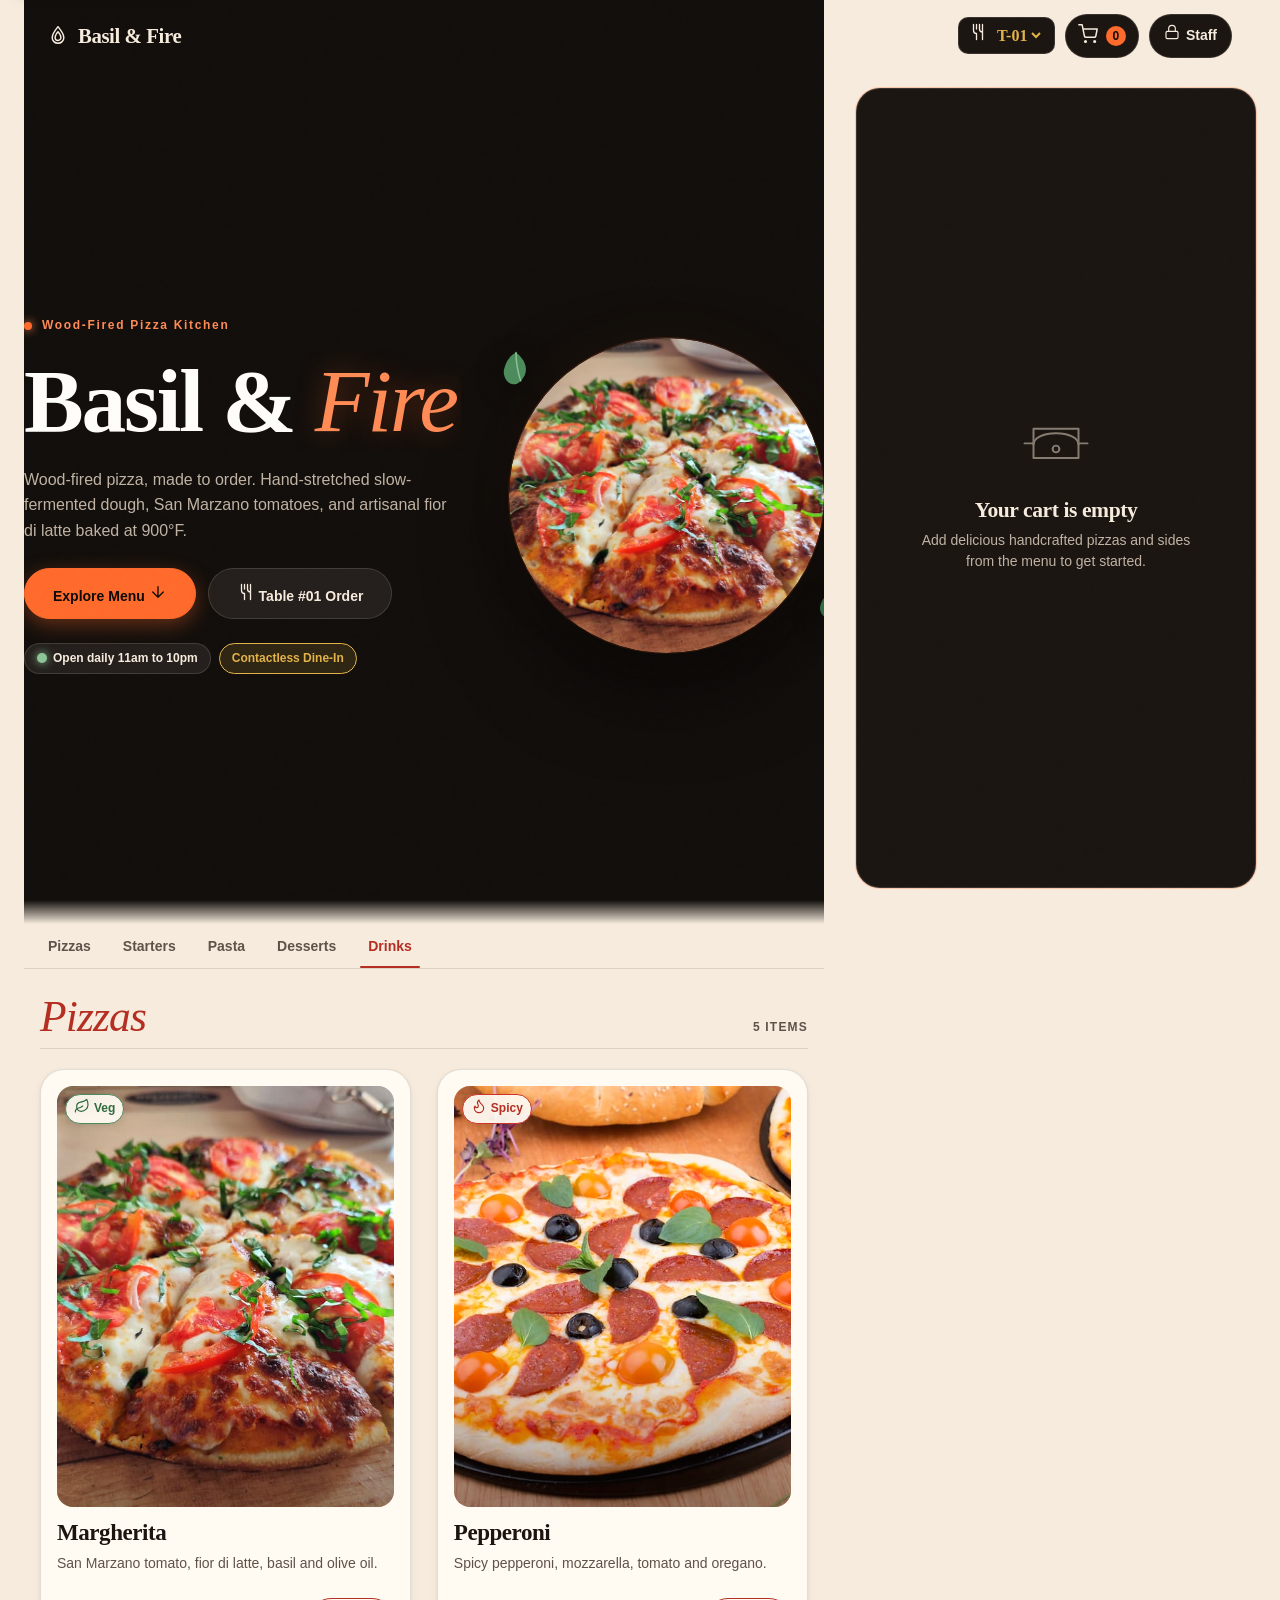
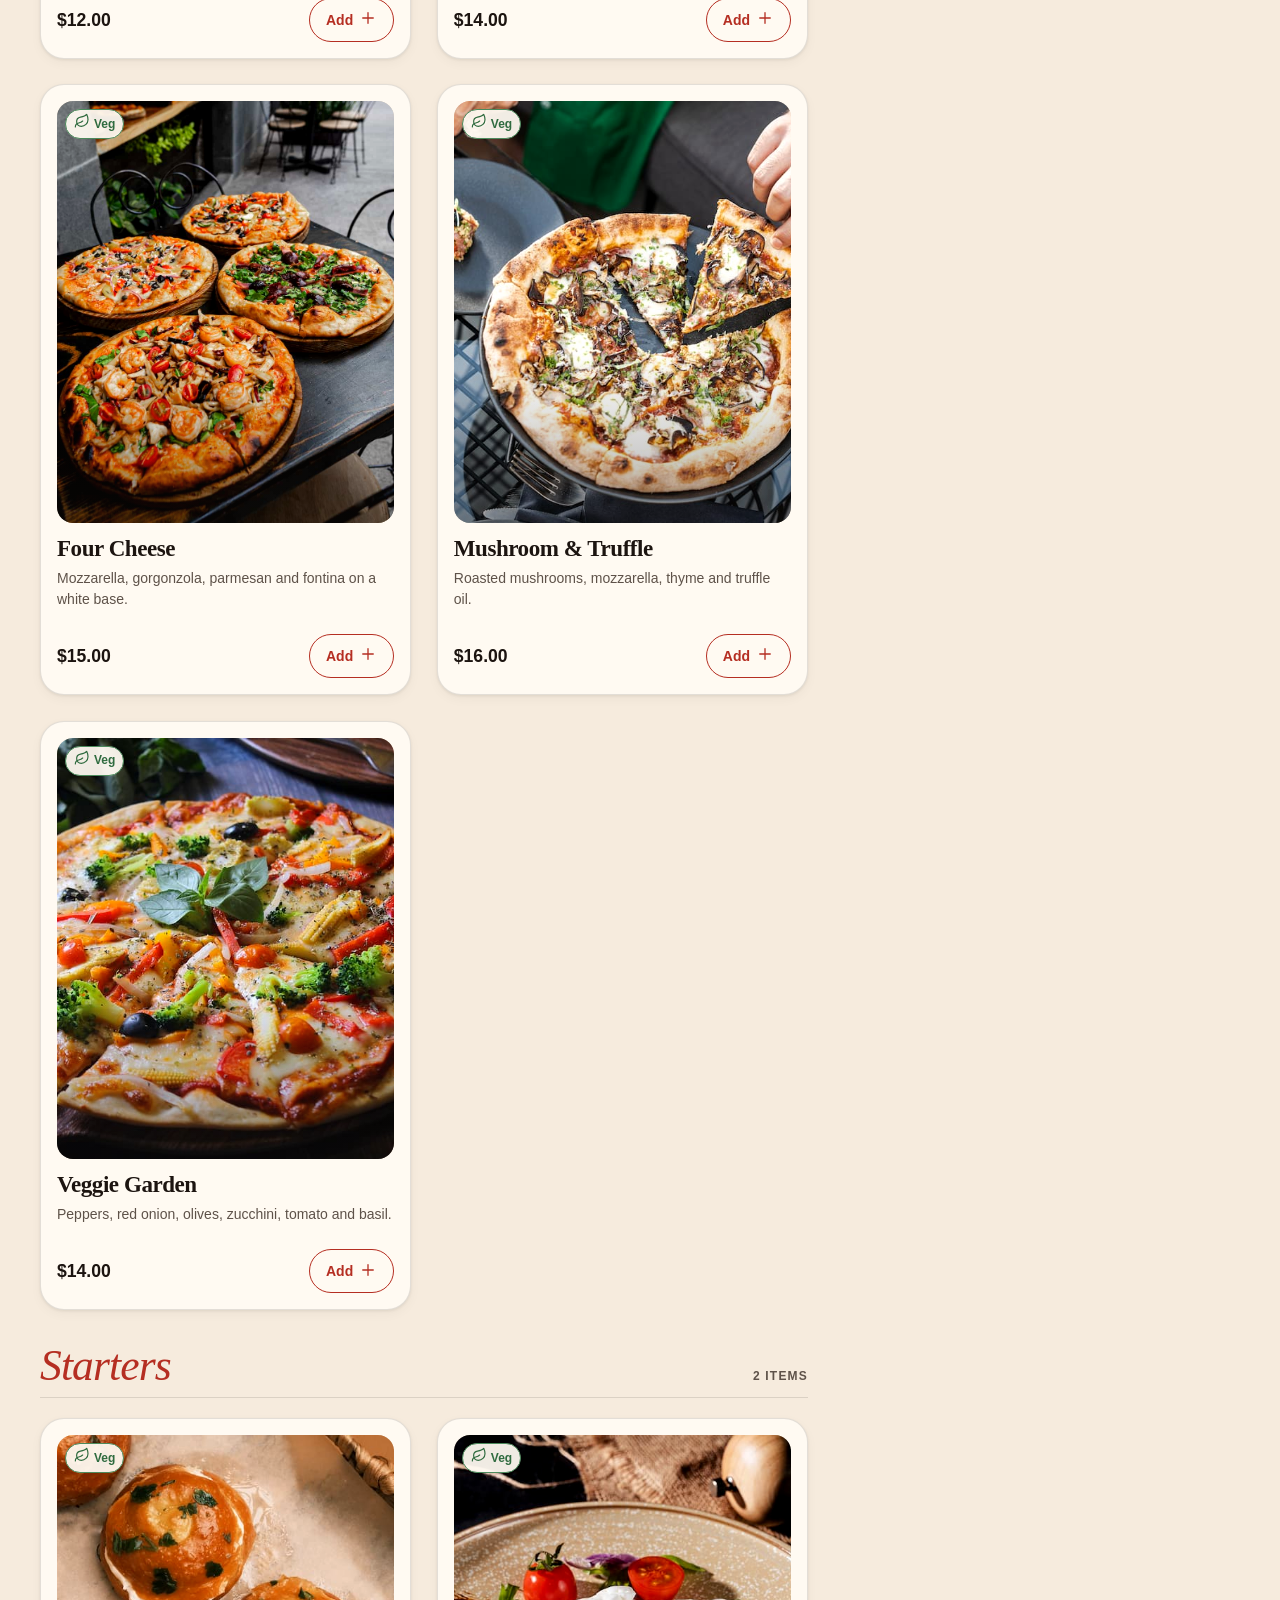
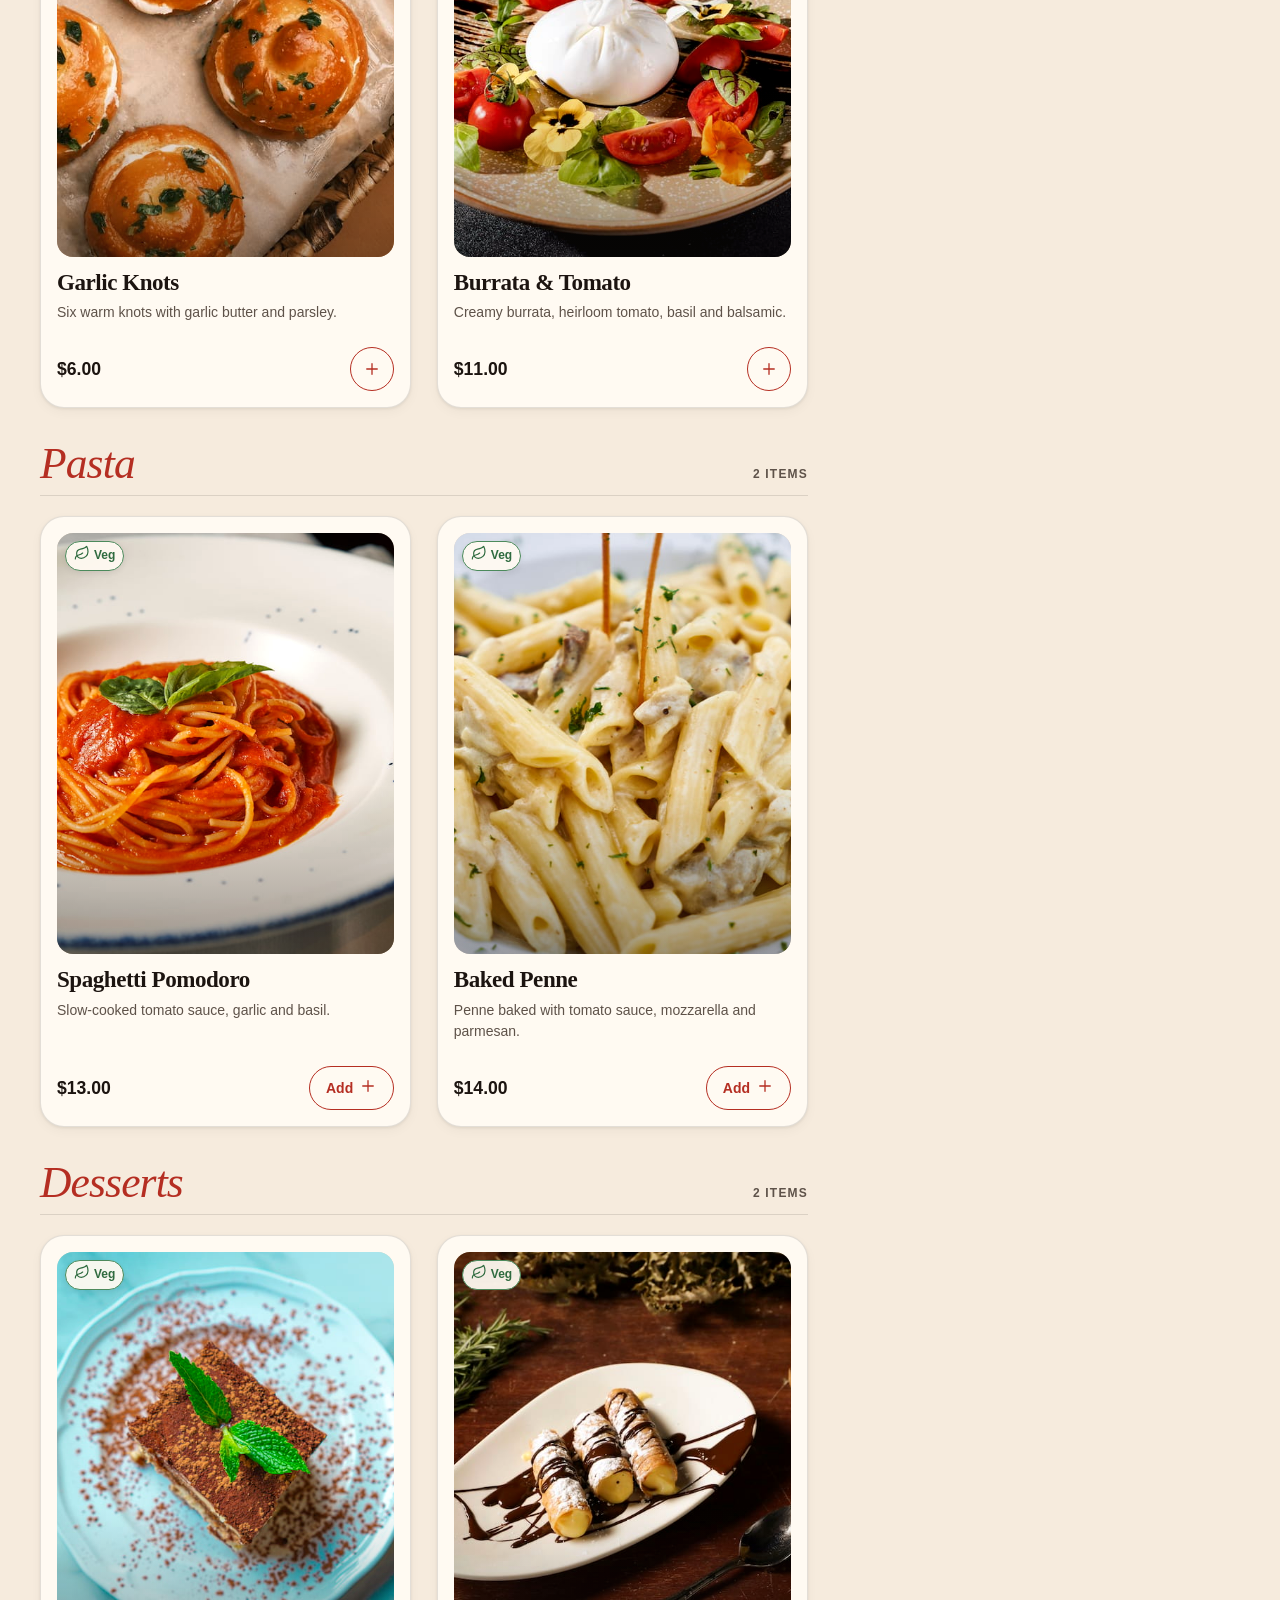
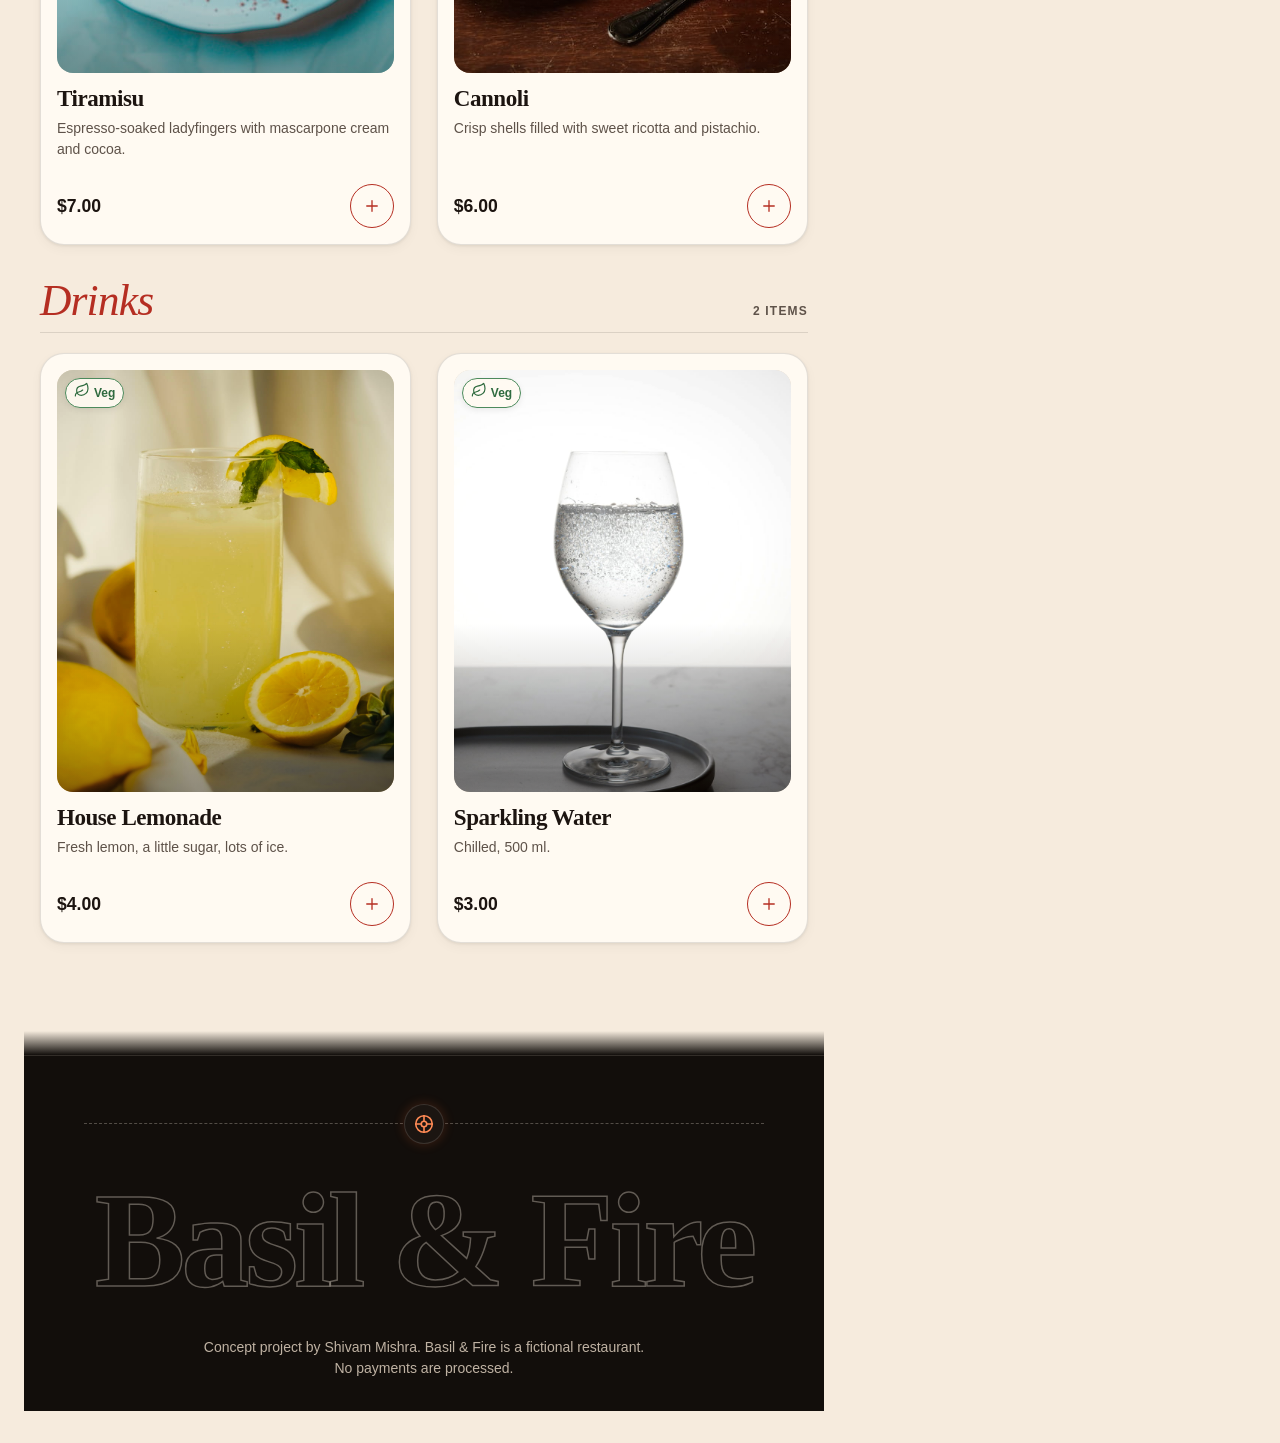
==== commit 438f973b: "Update index.html" ====
--- a/index.html
+++ b/index.html
@@ -4,6 +4,11 @@
   <meta charset="UTF-8">
   <meta name="viewport" content="width=device-width, initial-scale=1, viewport-fit=cover">
   <meta name="theme-color" content="#120E0B">
+  
+  <!-- Strict SEO Protection: Fictional concept project, do not index as real restaurant -->
+  <meta name="robots" content="noindex, nofollow">
+  <link rel="canonical" href="https://basil-fire-ordering.vercel.app/">
+
   <title>Basil & Fire — Wood-Fired Pizza</title>
   <meta name="description" content="Basil & Fire is a concept wood-fired pizza kitchen by Shivam Mishra. Direct ordering with no marketplace commission.">
 
@@ -17,16 +22,17 @@
   <!-- Twitter Meta Tags -->
   <meta name="twitter:card" content="summary_large_image">
   <meta name="twitter:title" content="Basil & Fire — Wood-Fired Pizza">
-  <meta name="twitter:description" content="Concept wood-fired pizza kitchen ordering web app by Shivam Mishra.">
+  <meta name="twitter:description" content="Concept wood-fired pizza kitchen ordering web app by Shivam Mishra. Direct ordering with no marketplace commission.">
   <meta name="twitter:image" content="https://basil-fire-ordering.vercel.app/og.jpg">
 
-  <!-- Tomato-Red Pizza Slice Favicon (Inline SVG Data URI) -->
+  <!-- Tomato-Red Pizza Slice Favicon (Inline SVG Data URI) & Touch Icon -->
   <link rel="icon" href="data:image/svg+xml,%3Csvg xmlns='http://www.w3.org/2000/svg' viewBox='0 0 32 32'%3E%3Cpath fill='%23FF5A36' d='M16 2 L30 28 A2 2 0 0 1 28 30 L4 30 A2 2 0 0 1 2 28 Z'/%3E%3Ccircle cx='13' cy='18' r='2.5' fill='%23F2C14E'/%3E%3Ccircle cx='20' cy='22' r='2.5' fill='%23F2C14E'/%3E%3Ccircle cx='15' cy='25' r='1.5' fill='%238BD18F'/%3E%3C/svg%3E">
+  <link rel="apple-touch-icon" href="https://basil-fire-ordering.vercel.app/og.jpg">
 
   <!-- Web App Manifest Link -->
   <link rel="manifest" href="manifest.json">
 
-  <!-- Google Fonts: Fraunces (Display) & DM Sans (Body / UI) -->
+  <!-- Google Fonts: Fraunces (Display) & DM Sans (Body / UI) with Swap -->
   <link rel="preconnect" href="https://fonts.googleapis.com">
   <link rel="preconnect" href="https://fonts.gstatic.com" crossorigin>
   <link href="https://fonts.googleapis.com/css2?family=DM+Sans:opsz,wght@9..40,400..700&family=Fraunces:ital,opsz,wght@0,9..144,400..800;1,9..144,400..800&display=swap" rel="stylesheet">
@@ -51,8 +57,17 @@
   <!-- Accessible Skip-to-Content Link -->
   <a href="#main-content" class="skip-link">Skip to main content</a>
 
+  <!-- Fallback for JavaScript Disabled Browsers -->
+  <noscript>
+    <div style="padding: 20px; text-align: center; background: #120E0B; color: #F6EBDD; border-bottom: 2px solid #FF6A2B;">
+      <p style="font-weight: 700; margin-bottom: 6px;">Basil &amp; Fire — Concept Portfolio Project by Shivam Mishra</p>
+      <p style="font-size: 0.85rem; color: #BFB2A3;">This web app requires JavaScript to run the interactive dine-in ordering system and live kitchen display. No real payments are processed.</p>
+    </div>
+  </noscript>
+
   <!-- 2px Top Scroll-Progress Indicator -->
   <div class="scroll-progress-line" id="scroll-progress-bar" aria-hidden="true"></div>
+
   <!-- Subtle Tactile Grain Overlay -->
   <div class="grain-overlay" aria-hidden="true"></div>
 
--- a/style.css
+++ b/style.css
@@ -2986,3 +2986,41 @@
     max-width: 440px !important;
   }
 }
+/* ==========================================================================
+   Phase J: Accessibility, Skip-to-Content & Focus Rings
+   ========================================================================== */
+
+/* Accessible Skip-to-Content Link */
+.skip-link {
+  position: fixed;
+  top: 12px;
+  left: 16px;
+  z-index: 10002;
+  background: var(--ember-500);
+  color: var(--oven-950);
+  padding: 10px 18px;
+  border-radius: var(--r-sm);
+  font-family: var(--font-body);
+  font-weight: 700;
+  font-size: var(--fs-small);
+  text-decoration: none;
+  transform: translateY(-160%);
+  transition: transform 200ms ease;
+  box-shadow: 0 4px 16px rgba(0, 0, 0, 0.5);
+}
+
+.skip-link:focus-visible {
+  transform: translateY(0);
+  outline: 2px solid #FFFFFF;
+  outline-offset: 2px;
+}
+
+/* Accessible Interactive Focus Highlights */
+a:focus-visible,
+button:focus-visible,
+input:focus-visible,
+select:focus-visible,
+textarea:focus-visible {
+  outline: 2px solid var(--accent) !important;
+  outline-offset: 3px !important;
+}
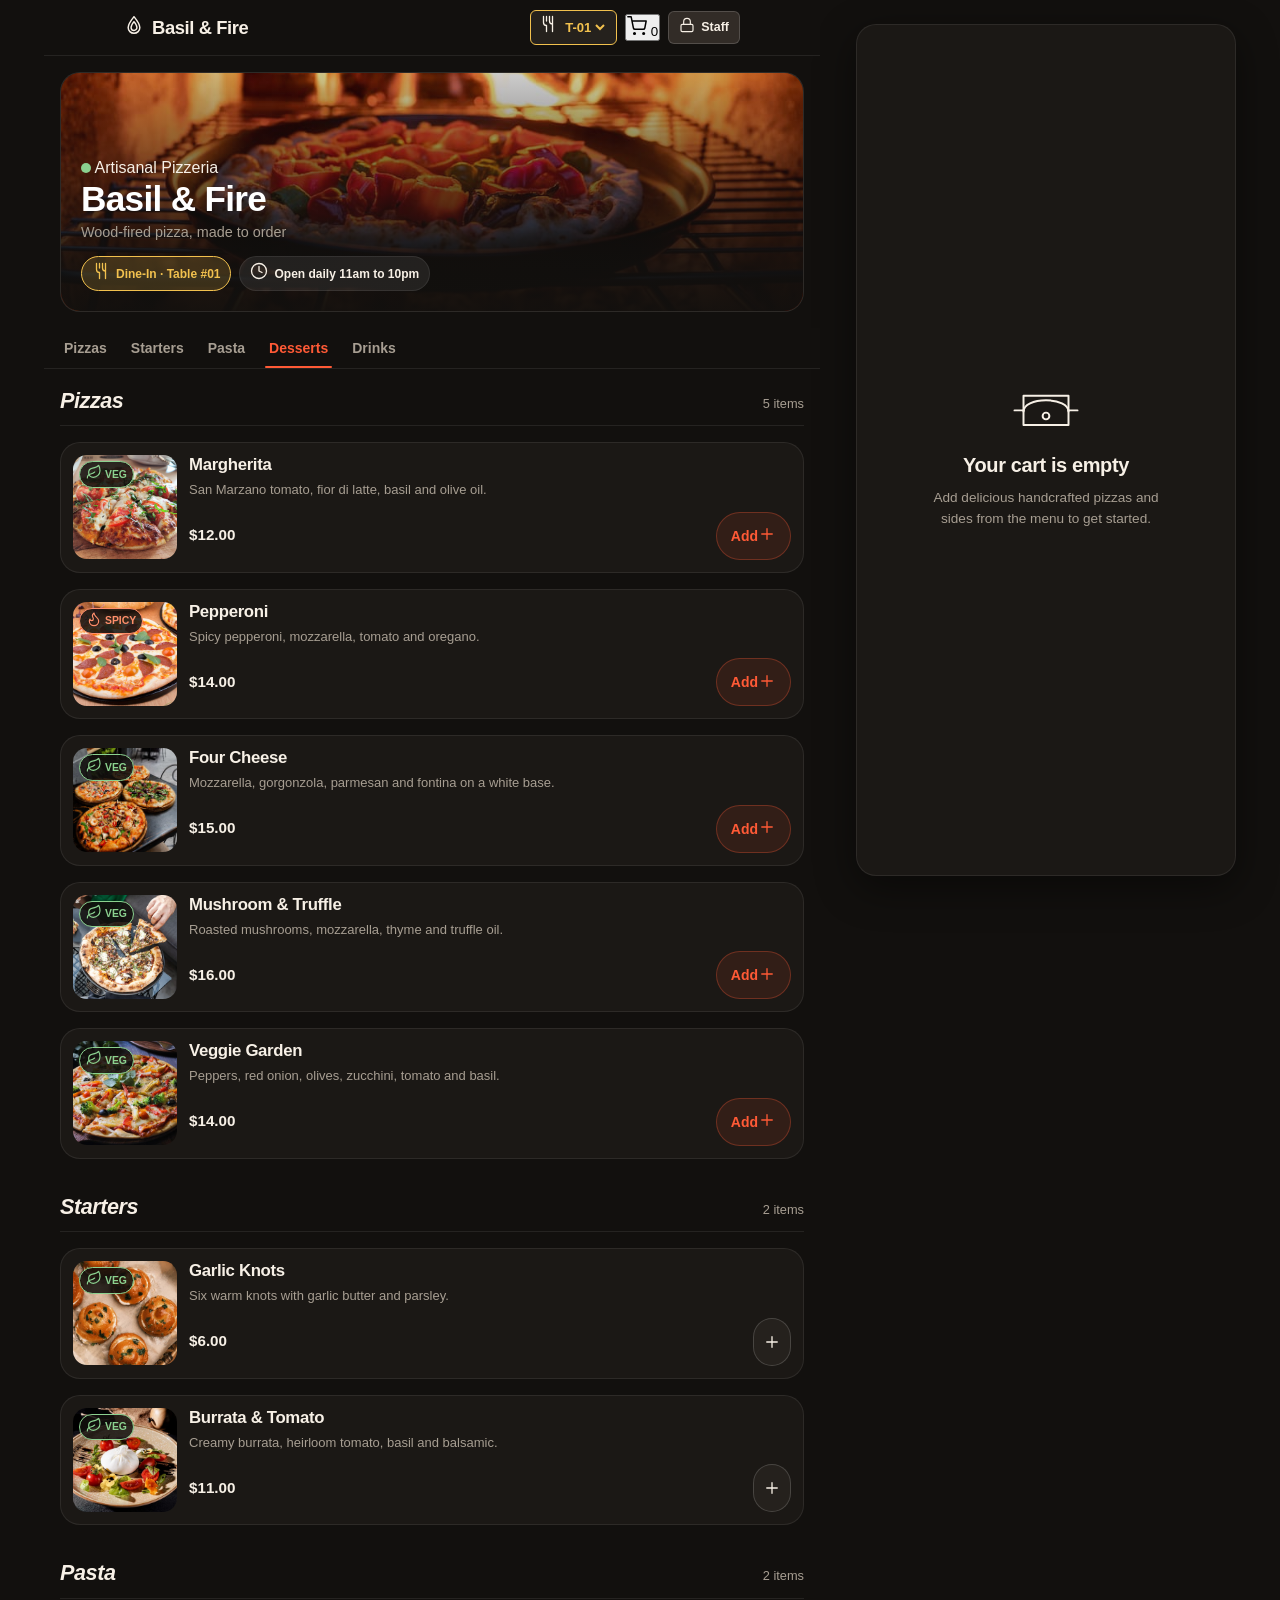
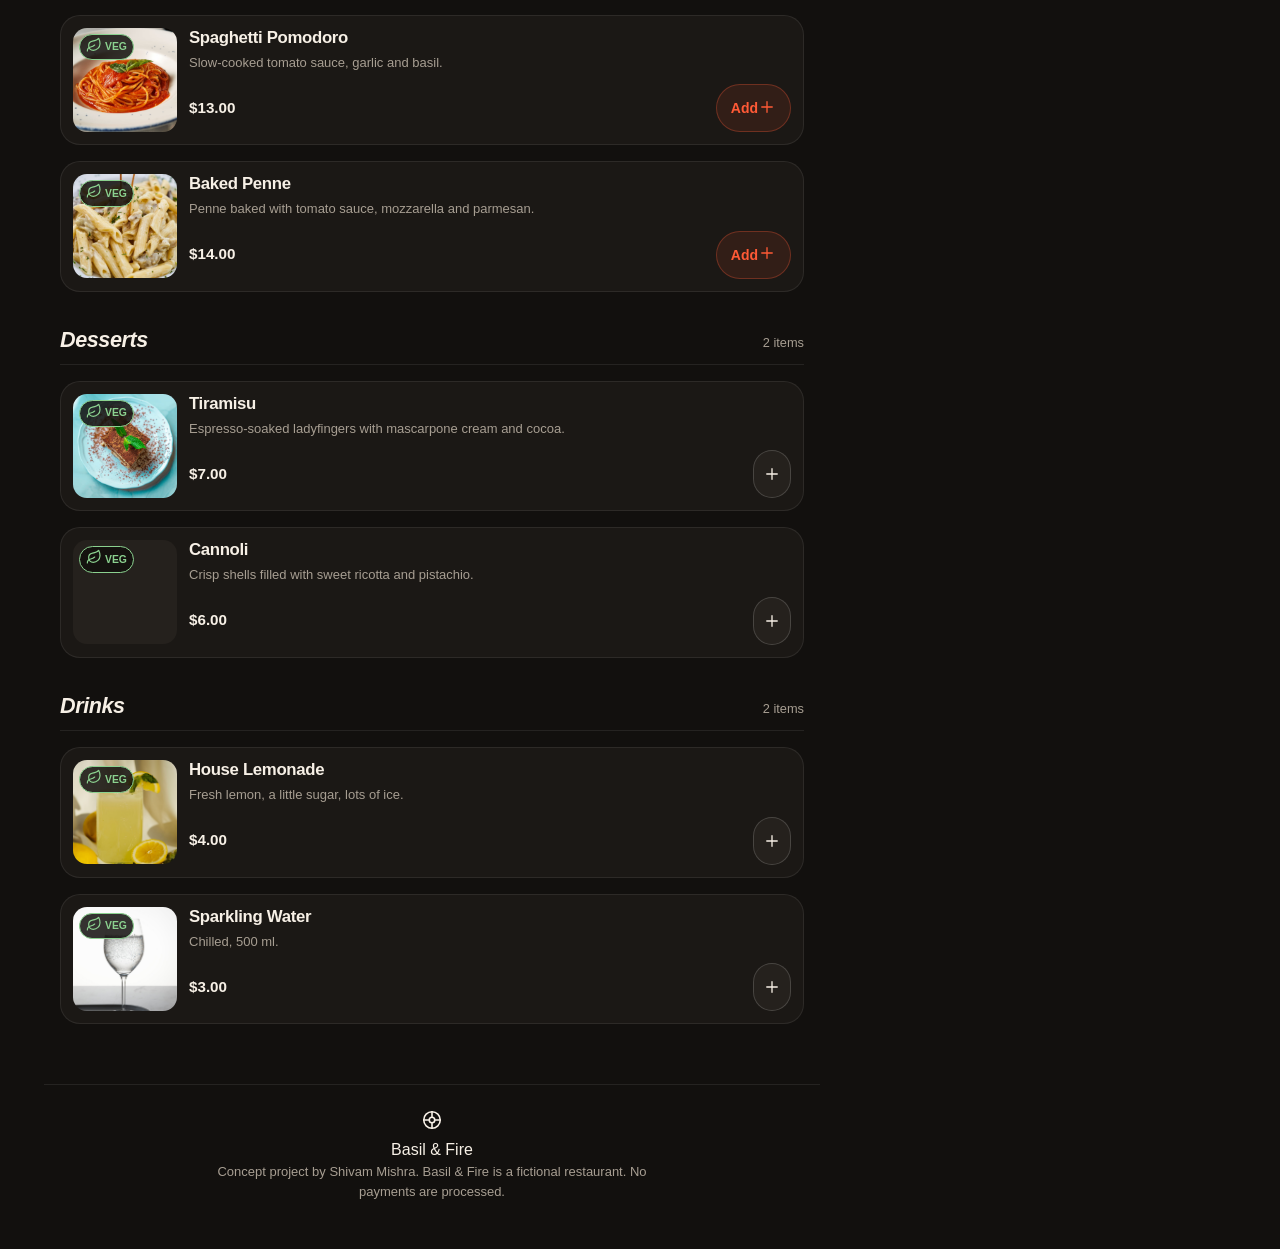
==== commit c071f0db: "Update index.html" ====
--- a/index.html
+++ b/index.html
@@ -5,7 +5,7 @@
   <meta name="viewport" content="width=device-width, initial-scale=1, viewport-fit=cover">
   <meta name="theme-color" content="#120E0B">
   
-  <!-- Strict SEO Protection: Fictional concept project, do not index as real restaurant -->
+  <!-- Strict SEO Protection -->
   <meta name="robots" content="noindex, nofollow">
   <link rel="canonical" href="https://basil-fire-ordering.vercel.app/">
 
@@ -22,17 +22,17 @@
   <!-- Twitter Meta Tags -->
   <meta name="twitter:card" content="summary_large_image">
   <meta name="twitter:title" content="Basil & Fire — Wood-Fired Pizza">
-  <meta name="twitter:description" content="Concept wood-fired pizza kitchen ordering web app by Shivam Mishra. Direct ordering with no marketplace commission.">
+  <meta name="twitter:description" content="Concept wood-fired pizza kitchen ordering web app by Shivam Mishra.">
   <meta name="twitter:image" content="https://basil-fire-ordering.vercel.app/og.jpg">
 
-  <!-- Tomato-Red Pizza Slice Favicon (Inline SVG Data URI) & Touch Icon -->
+  <!-- Tomato-Red Pizza Slice Favicon & Touch Icon -->
   <link rel="icon" href="data:image/svg+xml,%3Csvg xmlns='http://www.w3.org/2000/svg' viewBox='0 0 32 32'%3E%3Cpath fill='%23FF5A36' d='M16 2 L30 28 A2 2 0 0 1 28 30 L4 30 A2 2 0 0 1 2 28 Z'/%3E%3Ccircle cx='13' cy='18' r='2.5' fill='%23F2C14E'/%3E%3Ccircle cx='20' cy='22' r='2.5' fill='%23F2C14E'/%3E%3Ccircle cx='15' cy='25' r='1.5' fill='%238BD18F'/%3E%3C/svg%3E">
   <link rel="apple-touch-icon" href="https://basil-fire-ordering.vercel.app/og.jpg">
 
   <!-- Web App Manifest Link -->
   <link rel="manifest" href="manifest.json">
 
-  <!-- Google Fonts: Fraunces (Display) & DM Sans (Body / UI) with Swap -->
+  <!-- Google Fonts: Fraunces & DM Sans -->
   <link rel="preconnect" href="https://fonts.googleapis.com">
   <link rel="preconnect" href="https://fonts.gstatic.com" crossorigin>
   <link href="https://fonts.googleapis.com/css2?family=DM+Sans:opsz,wght@9..40,400..700&family=Fraunces:ital,opsz,wght@0,9..144,400..800;1,9..144,400..800&display=swap" rel="stylesheet">
@@ -53,18 +53,7 @@
   <script src="tracker.js" defer></script>
   <script src="app.js" defer></script>
 </head>
-<body data-theme="flour">
-  <!-- Accessible Skip-to-Content Link -->
-  <a href="#main-content" class="skip-link">Skip to main content</a>
-
-  <!-- Fallback for JavaScript Disabled Browsers -->
-  <noscript>
-    <div style="padding: 20px; text-align: center; background: #120E0B; color: #F6EBDD; border-bottom: 2px solid #FF6A2B;">
-      <p style="font-weight: 700; margin-bottom: 6px;">Basil &amp; Fire — Concept Portfolio Project by Shivam Mishra</p>
-      <p style="font-size: 0.85rem; color: #BFB2A3;">This web app requires JavaScript to run the interactive dine-in ordering system and live kitchen display. No real payments are processed.</p>
-    </div>
-  </noscript>
-
+<body data-theme="oven">
   <!-- 2px Top Scroll-Progress Indicator -->
   <div class="scroll-progress-line" id="scroll-progress-bar" aria-hidden="true"></div>
 
@@ -74,19 +63,13 @@
   <div class="app-shell" id="app">
     <!-- Main Column (Customer Menu & Ordering Content) -->
     <main class="main-column" id="main-content">
-      <header class="app-header" id="header-root" data-theme="oven"></header>
-      <section class="hero-section" id="hero-root" data-theme="oven"></section>
+      <header class="app-header" id="header-root"></header>
+      <section class="hero-section" id="hero-root"></section>
       
-      <!-- Decorative Section Transition: Oven to Flour -->
-      <div class="section-divider section-divider--to-flour" aria-hidden="true"></div>
+      <nav class="category-tabs" id="tabs-root" aria-label="Menu categories"></nav>
+      <section class="menu-catalog" id="menu-root" aria-label="Menu catalogue"></section>
 
-      <nav class="category-tabs" id="tabs-root" data-theme="flour" aria-label="Menu categories"></nav>
-      <section class="menu-catalog" id="menu-root" data-theme="flour" aria-label="Menu catalogue"></section>
-      
-      <!-- Decorative Section Transition: Flour to Oven -->
-      <div class="section-divider section-divider--to-oven" aria-hidden="true"></div>
-
-      <footer class="app-footer" data-theme="oven">
+      <footer class="app-footer">
         <!-- Dashed Pizza-Cutter Divider -->
         <div class="footer-cutter-divider" aria-hidden="true">
           <div class="cutter-dashed-track"></div>
@@ -99,29 +82,25 @@
           </span>
         </div>
 
-        <!-- Large Editorial Fraunces Wordmark -->
-        <div class="footer-wordmark-wrap">
-          <span class="footer-wordmark" id="footer-wordmark">Basil &amp; Fire</span>
-        </div>
-
+        <div class="footer-brand-title">Basil &amp; Fire</div>
         <p class="footer-disclaimer">Concept project by Shivam Mishra. Basil & Fire is a fictional restaurant. No payments are processed.</p>
       </footer>
     </main>
 
     <!-- Desktop Persistent Right Column -->
-    <aside class="desktop-cart-column" id="desktop-cart-root" data-theme="oven" aria-label="Order summary"></aside>
+    <aside class="desktop-cart-column" id="desktop-cart-root" aria-label="Order summary"></aside>
   </div>
 
   <!-- Mobile Floating Cart Bar -->
-  <div class="cart-bar-anchor" id="cart-bar-root" data-theme="oven" aria-live="polite"></div>
+  <div class="cart-bar-anchor" id="cart-bar-root" aria-live="polite"></div>
 
   <!-- Interactive Overlays & Modals -->
-  <div class="overlay-container" id="item-sheet-root" data-theme="flour" role="dialog" aria-modal="true" aria-hidden="true"></div>
-  <div class="overlay-container" id="cart-sheet-root" data-theme="oven" role="dialog" aria-modal="true" aria-hidden="true"></div>
-  <div class="overlay-container" id="checkout-sheet-root" data-theme="oven" role="dialog" aria-modal="true" aria-hidden="true"></div>
-  <div class="overlay-container" id="tracker-root" data-theme="oven" role="dialog" aria-modal="true" aria-hidden="true"></div>
+  <div class="overlay-container" id="item-sheet-root" role="dialog" aria-modal="true" aria-hidden="true"></div>
+  <div class="overlay-container" id="cart-sheet-root" role="dialog" aria-modal="true" aria-hidden="true"></div>
+  <div class="overlay-container" id="checkout-sheet-root" role="dialog" aria-modal="true" aria-hidden="true"></div>
+  <div class="overlay-container" id="tracker-root" role="dialog" aria-modal="true" aria-hidden="true"></div>
 
   <!-- Toast Notification Root -->
-  <div class="toast-region" id="toast-root" data-theme="oven" aria-live="assertive"></div>
+  <div class="toast-region" id="toast-root" aria-live="assertive"></div>
 </body>
 </html>
--- a/style.css
+++ b/style.css
@@ -1,52 +1,29 @@
 /* ==========================================================================
-   Basil & Fire — Ember & Flour Design System
-   Phase H: Unified Photo Grade, 4/5 Cards, Warm Overlays, SVG Badges & Toasts
+   Basil & Fire - Unified Complete Stylesheet
    ========================================================================== */
 
 :root {
-  /* --- Raw Color Palette --- */
-  --oven-950: #0C0907;
-  --oven-900: #120E0B;
-  --oven-800: #1B1511;
-  --oven-700: #2A2019;
-  --oven-600: #3A2D24;
-
-  --flour-50:  #FFFAF2;
-  --flour-100: #F6EBDD;
-  --flour-200: #EAD9C2;
-  --flour-300: #D9C3A5;
-
-  --ink-900:   #1C1410;
-  --ink-700:   #3B2F27;
-  --ink-500:   #5E5249;
-
-  --ember-400: #FF8A55;
-  --ember-500: #FF6A2B;
-  --ember-600: #F25A1A;
-
-  --tomato-600:#C93528;
-  --tomato-700:#B52E22;
-
-  --basil-700: #2F6B3F;
-  --basil-500: #4C8A5C;
-  --basil-300: #8CC596;
-
-  --gold-400:  #E2B24A;
-
-  /* --- Font Families --- */
-  --font-display: 'Fraunces', Georgia, serif;
-  --font-body: 'DM Sans', -apple-system, BlinkMacSystemFont, sans-serif;
-
-  /* --- Fluid Typography Scale --- */
-  --fs-display: clamp(2.8rem, 7vw, 6.5rem);
-  --fs-h1: clamp(2.2rem, 5vw, 4.2rem);
-  --fs-h2: clamp(1.8rem, 3.4vw, 2.8rem);
-  --fs-h3: clamp(1.2rem, 1.8vw, 1.45rem);
-  --fs-body: 1rem;
-  --fs-small: 0.875rem;
-  --fs-label: 0.75rem;
-
-  /* --- 4px Base Spacing Grid --- */
+  --bg: #12100E;
+  --surface: #1B1815;
+  --surface-2: #25211D;
+  --surface-3: #322C27;
+  --line: rgba(255, 255, 255, 0.08);
+  --line-strong: rgba(255, 255, 255, 0.16);
+  --text: #F7F0E6;
+  --muted: #A79E92;
+  --tomato: #FF5A36;
+  --tomato-hover: #E34825;
+  --basil: #8BD18F;
+  --gold: #F2C14E;
+
+  --font-heading: 'Bricolage Grotesque', -apple-system, BlinkMacSystemFont, sans-serif;
+  --font-body: 'Inter', -apple-system, BlinkMacSystemFont, sans-serif;
+
+  --radius-sm: 8px;
+  --radius-md: 14px;
+  --radius-lg: 20px;
+  --radius-xl: 28px;
+
   --space-1: 4px;
   --space-2: 8px;
   --space-3: 12px;
@@ -54,82 +31,7 @@
   --space-5: 20px;
   --space-6: 24px;
   --space-8: 32px;
-  --space-10: 40px;
-  --space-12: 48px;
-
-  /* --- Shape Radii --- */
-  --r-sm: 10px;
-  --r-md: 16px;
-  --r-lg: 24px;
-  --r-pill: 999px;
-
-  /* --- Motion Tokens --- */
-  --ease-out: cubic-bezier(.16, 1, .3, 1);
-  --ease-io: cubic-bezier(.76, 0, .24, 1);
-  --ease-spring: cubic-bezier(.22, 1, .36, 1);
-  --dur-tap: 120ms;
-  --dur-hover: 240ms;
-  --dur-reveal: 800ms;
-  --dur-sheet: 450ms;
-
-  /* Compatibility Aliases */
-  --font-heading: var(--font-display);
-  --radius-sm: var(--r-sm);
-  --radius-md: var(--r-md);
-  --radius-lg: var(--r-lg);
-  --radius-xl: var(--r-lg);
-  --tomato: var(--accent);
-  --basil: var(--success);
-  --gold: var(--gold-400);
-}
-
-/* ==========================================================================
-   Semantic Theme Scopes
-   ========================================================================== */
-
-:root,
-body,
-[data-theme="flour"] {
-  --bg: var(--flour-100);
-  --surface: var(--flour-50);
-  --surface-2: var(--flour-200);
-  --text: var(--ink-900);
-  --text-muted: var(--ink-500);
-  --border: rgba(28, 20, 16, 0.12);
-  --accent: var(--tomato-700);
-  --accent-ink: #FFF7EC;
-  --link: var(--tomato-700);
-  --success: var(--basil-700);
-  --danger: var(--tomato-700);
-  --glow: rgba(201, 53, 40, 0.18);
-  --shadow-sm: 0 1px 3px rgba(28, 20, 16, 0.08), 0 4px 12px rgba(28, 20, 16, 0.04);
-  --shadow-lg: 0 12px 32px rgba(28, 20, 16, 0.12), 0 2px 6px rgba(28, 20, 16, 0.06);
-  --line: var(--border);
-  --line-strong: rgba(28, 20, 16, 0.22);
-}
-
-[data-theme="oven"] {
-  --bg: var(--oven-900);
-  --surface: var(--oven-800);
-  --surface-2: var(--oven-700);
-  --text: #F6EBDD;
-  --text-muted: #BFB2A3;
-  --border: rgba(246, 235, 221, 0.14);
-  --accent: var(--ember-500);
-  --accent-ink: var(--oven-900);
-  --link: var(--ember-400);
-  --success: var(--basil-300);
-  --danger: #FF8A7A;
-  --glow: rgba(255, 106, 43, 0.35);
-  --shadow-sm: 0 0 0 1px rgba(255, 106, 43, 0.28);
-  --shadow-lg: 0 16px 48px rgba(255, 106, 43, 0.16);
-  --line: var(--border);
-  --line-strong: rgba(246, 235, 221, 0.25);
-}
-
-/* ==========================================================================
-   Base Reset & Document Styles
-   ========================================================================== */
+}
 
 *, *::before, *::after {
   box-sizing: border-box;
@@ -143,716 +45,261 @@
   background-color: var(--bg);
   color: var(--text);
   font-size: 16px;
-  line-height: 1.6;
-  overflow-x: clip;
+  line-height: 1.5;
+  overflow-x: hidden;
   -webkit-text-size-adjust: 100%;
 }
 
 body {
   min-height: 100vh;
-  min-height: 100svh;
+  min-height: 100dvh;
   background-color: var(--bg);
   color: var(--text);
-  overflow-x: clip;
-}
-
-.scroll-progress-line {
-  position: fixed;
-  top: 0;
-  left: 0;
-  right: 0;
-  height: 2px;
-  background: var(--ember-500);
-  transform-origin: left;
-  transform: scaleX(0);
-  z-index: 10000;
-  pointer-events: none;
-  transition: transform 60ms linear;
-}
-
-.grain-overlay {
-  position: fixed;
-  inset: 0;
-  pointer-events: none;
-  z-index: 9998;
-  opacity: 0.035;
-  mix-blend-mode: overlay;
-  background-image: url("data:image/svg+xml,%3Csvg viewBox='0 0 200 200' xmlns='http://www.w3.org/2000/svg'%3E%3Cfilter id='noiseFilter'%3E%3CfeTurbulence type='fractalNoise' baseFrequency='0.8' numOctaves='3' stitchTiles='stitch'/%3E%3C/filter%3E%3Crect width='100%25' height='100%25' filter='url(%23noiseFilter)'/%3E%3C/svg%3E");
-}
-
-::selection {
-  background: var(--ember-500);
-  color: var(--oven-950);
-}
-
-* {
-  scrollbar-width: thin;
-  scrollbar-color: var(--surface-2) transparent;
-}
-
-::-webkit-scrollbar {
-  width: 6px;
-  height: 6px;
-}
-
-::-webkit-scrollbar-track {
-  background: transparent;
-}
-
-::-webkit-scrollbar-thumb {
-  background: var(--surface-2);
-  border-radius: var(--r-pill);
+  overflow-x: hidden;
+}
+
+body.is-locked {
+  overflow: hidden;
+  touch-action: none;
 }
 
 :focus-visible {
-  outline: 2px solid var(--accent);
-  outline-offset: 3px;
-}
-
-img {
-  max-width: 100%;
-  display: block;
-}
-
-button, input, textarea, select {
-  font-family: inherit;
-  font-size: inherit;
-  color: inherit;
+  outline: 2px solid var(--tomato);
+  outline-offset: 2px;
 }
 
 h1, h2, h3, h4 {
-  font-family: var(--font-display);
+  font-family: var(--font-heading);
   letter-spacing: -0.02em;
   font-weight: 700;
   color: var(--text);
-  line-height: 1.08;
 }
 
 p {
-  color: var(--text-muted);
-}
-
-body.is-locked {
-  overflow: hidden !important;
-  height: 100vh !important;
-  touch-action: none !important;
-}
-
-/* ==========================================================================
-   Signature Preloader (≤ 1.2s, Full-Screen Oven Layer, Wipe-Up)
-   ========================================================================== */
-
-.preloader-overlay {
-  position: fixed;
-  inset: 0;
-  z-index: 10001;
-  background: var(--oven-950);
-  display: flex;
-  align-items: center;
-  justify-content: center;
-  pointer-events: auto;
-}
-
-.preloader-content {
+  color: var(--muted);
+}
+
+/* Layout Containers */
+.app-shell {
+  width: 100%;
+  max-width: 100%;
+  margin: 0 auto;
+  min-height: 100dvh;
   display: flex;
   flex-direction: column;
-  align-items: center;
-  gap: 20px;
-}
-
-.preloader-flame-svg {
-  width: 56px;
-  height: 56px;
-  filter: drop-shadow(0 0 16px var(--glow));
-}
-
-.flame-stroke-path {
-  stroke: var(--ember-500);
-}
-
-.preloader-line-track {
-  width: 120px;
-  height: 2px;
-  background: rgba(246, 235, 221, 0.15);
-  border-radius: var(--r-pill);
-  overflow: hidden;
-}
-
-.preloader-line-fill {
+}
+
+.main-column {
   width: 100%;
-  height: 100%;
-  background: var(--ember-500);
-  transform-origin: left;
-  transform: scaleX(0);
-}
-
-/* ==========================================================================
-   Shell Navbar (Fixed Top, 64px Mobile / 72px Desktop)
-   ========================================================================== */
-
+  max-width: 640px;
+  margin: 0 auto;
+  padding-bottom: 100px;
+}
+
+.desktop-cart-column {
+  display: none;
+}
+
+@media (min-width: 1024px) {
+  .app-shell {
+    max-width: 1240px;
+    display: grid;
+    grid-template-columns: 1fr 380px;
+    gap: 40px;
+    padding: 0 var(--space-6);
+  }
+  .main-column {
+    max-width: 100%;
+    padding-bottom: var(--space-8);
+  }
+  .desktop-cart-column {
+    display: block;
+    position: sticky;
+    top: 24px;
+    height: calc(100vh - 48px);
+    background: var(--surface);
+    border: 1px solid var(--line);
+    border-radius: var(--radius-lg);
+    padding: var(--space-6);
+  }
+}
+
+/* Header & Segmented Control */
 .app-header {
-  position: fixed;
+  position: sticky;
   top: 0;
-  left: 0;
-  right: 0;
-  z-index: 90;
-  height: 64px;
-  padding: 0 clamp(16px, 4vw, 48px);
-  display: flex;
-  align-items: center;
-  background: transparent;
-  color: #F6EBDD;
-  transition: transform 400ms var(--ease-out), background-color 300ms ease, border-color 300ms ease, backdrop-filter 300ms ease, -webkit-backdrop-filter 300ms ease;
-  border-bottom: 1px solid transparent;
-}
-
-@media (min-width: 1024px) {
-  .app-header {
-    height: 72px;
-  }
-}
-
-.app-header.is-scrolled {
-  background: rgba(18, 14, 11, 0.88);
-  backdrop-filter: blur(12px);
-  -webkit-backdrop-filter: blur(12px);
-  border-bottom: 1px solid var(--border);
-  box-shadow: 0 4px 20px rgba(0, 0, 0, 0.4);
-}
-
-.app-header.is-hidden {
-  transform: translateY(-100%);
-}
-
-.nav-container--clean {
-  display: flex;
+  z-index: 40;
+  background: rgba(18, 16, 14, 0.9);
+  backdrop-filter: blur(16px);
+  -webkit-backdrop-filter: blur(16px);
+  border-bottom: 1px solid var(--line);
+  padding: var(--space-3) var(--space-4);
+}
+
+.nav-container {
+  display: flex;
+  align-items: center;
   justify-content: space-between;
-  align-items: center;
-  width: 100%;
-  max-width: 1280px;
+  gap: var(--space-3);
+  max-width: 640px;
   margin: 0 auto;
 }
 
 .brand-link {
   display: inline-flex;
   align-items: center;
-  gap: 10px;
+  gap: 8px;
   text-decoration: none;
-  color: #F6EBDD;
-  font-family: var(--font-display);
-  font-size: 1.3rem;
-  font-weight: 600;
+  color: var(--text);
+  font-family: var(--font-heading);
+  font-size: 1.25rem;
+  font-weight: 800;
   letter-spacing: -0.02em;
-  white-space: nowrap;
-}
-
-.brand-mark-svg {
+}
+
+.brand-dot {
+  width: 10px;
+  height: 10px;
+  border-radius: 50%;
+  background: var(--tomato);
+  box-shadow: 0 0 10px rgba(255, 90, 54, 0.5);
+}
+
+.segmented-control {
+  position: relative;
   display: inline-flex;
-  align-items: center;
-  justify-content: center;
-  transition: transform 240ms var(--ease-out);
-}
-
-.brand-link:hover .brand-mark-svg {
-  transform: rotate(-4deg) scale(1.08);
-}
-
-.brand-text {
-  font-family: var(--font-display);
-  font-weight: 600;
-  font-size: 1.3rem;
-  color: #F6EBDD;
-}
-
-.nav-controls-cluster {
-  display: flex;
-  align-items: center;
-  gap: 10px;
-}
-
-.table-compact-badge {
-  display: inline-flex;
-  align-items: center;
-  gap: 6px;
-  background: var(--oven-800);
-  border: 1px solid var(--border);
-  padding: 5px 10px;
-  border-radius: var(--r-sm);
-  color: #F6EBDD;
-}
-
-.table-compact-badge--locked {
-  background: rgba(140, 197, 150, 0.15);
-  border-color: var(--basil-500);
-  color: var(--basil-300);
-}
-
-.table-badge-num {
-  font-family: var(--font-display);
-  font-weight: 700;
-  font-size: 0.85rem;
-  color: var(--gold-400);
-}
-
-.header-table-dropdown {
+  background: var(--surface-2);
+  border: 1px solid var(--line);
+  border-radius: 999px;
+  padding: 3px;
+  min-height: 40px;
+}
+
+.seg-thumb {
+  position: absolute;
+  top: 3px;
+  bottom: 3px;
+  left: 0;
+  background: var(--surface-3);
+  border: 1px solid var(--line-strong);
+  border-radius: 999px;
+  transition: transform 0.25s ease, width 0.25s ease;
+  pointer-events: none;
+}
+
+.seg-btn {
+  position: relative;
+  z-index: 2;
   background: transparent;
   border: none;
-  color: var(--gold-400);
-  font-family: var(--font-display);
-  font-weight: 700;
-  font-size: 0.85rem;
-  outline: none;
+  color: var(--muted);
+  font-family: var(--font-body);
+  font-size: 0.8125rem;
+  font-weight: 600;
+  padding: 6px 14px;
+  border-radius: 999px;
   cursor: pointer;
-}
-
-.header-table-dropdown option {
-  background: var(--oven-900);
-  color: var(--flour-100);
-}
-
-.nav-cart-btn {
-  display: inline-flex;
-  align-items: center;
-  justify-content: center;
-  gap: 8px;
-  min-width: 44px;
-  height: 44px;
-  padding: 0 12px;
-  border-radius: var(--r-pill);
-  background: var(--oven-800);
-  border: 1px solid var(--border);
-  color: #F6EBDD;
-  cursor: pointer;
-  transition: transform 140ms ease, border-color var(--dur-hover) ease;
-}
-
-.nav-cart-btn:hover {
-  border-color: var(--ember-400);
-  color: var(--ember-400);
-}
-
-.nav-cart-btn:active {
-  transform: scale(0.95);
-}
-
-.nav-cart-badge {
-  background: var(--ember-500);
-  color: var(--oven-950);
-  font-weight: 800;
-  font-size: var(--fs-label);
-  min-width: 20px;
-  height: 20px;
-  padding: 0 6px;
-  border-radius: var(--r-pill);
-  display: flex;
-  align-items: center;
-  justify-content: center;
-  font-variant-numeric: tabular-nums;
-}
-
-.cart-bump {
-  animation: cartBump 350ms cubic-bezier(0.175, 0.885, 0.32, 1.275) forwards;
-}
-
-@keyframes cartBump {
-  0% { transform: scale(1); }
-  45% { transform: scale(1.22); }
-  100% { transform: scale(1); }
-}
-
-.staff-portal-btn {
-  display: inline-flex;
-  align-items: center;
-  gap: 6px;
-  min-height: 44px;
-  background: var(--oven-800);
-  border: 1px solid var(--border);
-  color: #F6EBDD;
-  padding: 0 14px;
-  border-radius: var(--r-pill);
-  font-size: var(--fs-small);
-  font-weight: 700;
-  text-decoration: none;
-  transition: border-color var(--dur-hover) ease, color var(--dur-hover) ease;
-}
-
-.staff-portal-btn:hover {
-  border-color: var(--gold-400);
-  color: var(--gold-400);
-}
-
-/* ==========================================================================
-   Hero Section Layout (100svh, 12-Col Desktop Grid)
-   ========================================================================== */
-
+  transition: color 0.2s ease;
+}
+
+.seg-btn.is-active {
+  color: var(--text);
+}
+
+/* Hero Section */
 .hero-section {
+  padding: var(--space-4);
+}
+
+.hero-card {
   position: relative;
-  min-height: 100vh;
-  min-height: 100svh;
-  padding-top: clamp(84px, 12vw, 130px);
-  padding-bottom: var(--space-10);
-  background: var(--oven-900);
-  display: flex;
-  align-items: center;
+  border-radius: var(--radius-lg);
   overflow: hidden;
-}
-
-.hero-container {
-  position: relative;
-  width: 100%;
-}
-
-.hero-embers-canvas {
+  border: 1px solid var(--line);
+  background: var(--surface);
+  min-height: 200px;
+  display: flex;
+  flex-direction: column;
+  justify-content: flex-end;
+}
+
+.hero-media {
   position: absolute;
   inset: 0;
-  width: 100%;
-  height: 100%;
-  pointer-events: none;
   z-index: 1;
 }
 
-.hero-grid {
-  position: relative;
-  z-index: 2;
-  display: flex;
-  flex-direction: column-reverse;
-  gap: var(--space-8);
-  align-items: center;
-}
-
-@media (min-width: 1024px) {
-  .hero-grid {
-    display: grid;
-    grid-template-columns: repeat(12, 1fr);
-    gap: var(--space-8);
-    align-items: center;
-  }
-}
-
-.hero-content-col {
-  width: 100%;
-  display: flex;
-  flex-direction: column;
-  gap: var(--space-4);
-  text-align: left;
-}
-
-@media (min-width: 1024px) {
-  .hero-content-col {
-    grid-column: span 7;
-    padding-right: var(--space-4);
-  }
-}
-
-.hero-eyebrow {
-  display: inline-flex;
-  align-items: center;
-  gap: 10px;
-}
-
-.pulsing-ember-dot {
-  width: 8px;
-  height: 8px;
-  border-radius: 50%;
-  background: var(--ember-500);
-  box-shadow: 0 0 10px var(--ember-400);
-  animation: emberPulse 2s cubic-bezier(0.4, 0, 0.6, 1) infinite;
-}
-
-@keyframes emberPulse {
-  0%, 100% { transform: scale(1); opacity: 1; }
-  50% { transform: scale(1.4); opacity: 0.6; }
-}
-
-.eyebrow-text {
-  color: var(--ember-400);
-  font-size: var(--fs-label);
-  letter-spacing: 0.14em;
-  font-weight: 700;
-}
-
-.hero-headline-mask {
-  overflow: hidden;
-  padding: 4px 0;
-}
-
-.hero-headline {
-  font-size: var(--fs-display);
-  font-weight: 700;
-  line-height: 1.02;
-  color: #FFFDF9;
-  letter-spacing: -0.025em;
-  will-change: transform;
-}
-
-.headline-emphasis {
-  font-family: var(--font-display);
-  font-style: italic;
-  font-weight: 400;
-  color: var(--ember-400);
-  text-shadow: 0 0 28px rgba(255, 106, 43, 0.35);
-}
-
-.hero-subtext {
-  font-size: var(--fs-body);
-  color: var(--text-muted);
-  max-width: 48ch;
-  line-height: 1.6;
-}
-
-.hero-cta-group {
-  display: flex;
-  flex-wrap: wrap;
-  gap: var(--space-3);
-  margin-top: var(--space-2);
-}
-
-.hero-cta-btn {
-  min-height: 50px;
-  padding: 14px 28px;
-  border-radius: var(--r-pill);
-  font-size: var(--fs-small);
-  font-weight: 700;
-  cursor: pointer;
-  user-select: none;
-}
-
-.hero-cta-btn.btn--primary {
-  background: var(--ember-500);
-  color: var(--oven-950);
-  border: 1px solid var(--ember-500);
-  box-shadow: 0 6px 20px rgba(255, 106, 43, 0.35);
-}
-
-.hero-cta-btn.btn--primary:hover {
-  background: var(--ember-400);
-  box-shadow: 0 8px 26px rgba(255, 106, 43, 0.5);
-}
-
-.hero-cta-btn.btn--ghost {
-  background: rgba(246, 235, 221, 0.08);
-  border: 1px solid var(--border);
-  color: #F6EBDD;
-}
-
-.hero-cta-btn.btn--ghost:hover {
-  background: rgba(246, 235, 221, 0.16);
-  border-color: rgba(246, 235, 221, 0.35);
-}
-
-.btn-arrow-icon {
-  display: inline-block;
-  transition: transform var(--dur-hover) var(--ease-out);
-}
-
-.btn:hover .btn-arrow-icon {
-  transform: translateY(3px);
-}
-
-.hero-meta-strip {
-  display: flex;
-  flex-wrap: wrap;
-  gap: var(--space-2);
-  margin-top: var(--space-2);
-}
-
-.hero-meta-pill {
-  display: inline-flex;
-  align-items: center;
-  gap: 6px;
-  padding: 5px 12px;
-  border-radius: var(--r-pill);
-  font-size: var(--fs-label);
-  font-weight: 700;
-  background: rgba(246, 235, 221, 0.08);
-  border: 1px solid var(--border);
-  color: var(--text);
-}
-
-.hero-meta-pill--table {
-  background: rgba(226, 178, 74, 0.14);
-  border-color: var(--gold-400);
-  color: var(--gold-400);
-}
-
-/* ==========================================================================
-   Hero Visual Column: Circular Pizza Disc over Radial Ember Glow
-   ========================================================================== */
-
-.hero-visual-col {
-  position: relative;
-  width: 100%;
-  display: flex;
-  align-items: center;
-  justify-content: center;
-}
-
-@media (min-width: 1024px) {
-  .hero-visual-col {
-    grid-column: span 5;
-  }
-}
-
-.hero-ember-backdrop {
-  position: absolute;
-  width: 120%;
-  height: 120%;
-  top: -10%;
-  left: -10%;
-  background: radial-gradient(60% 60% at 50% 50%, var(--glow), transparent 70%);
-  filter: blur(28px);
-  pointer-events: none;
-  z-index: 1;
-}
-
-.hero-pizza-stage {
-  position: relative;
-  z-index: 2;
-  width: clamp(240px, 68vw, 420px);
-  aspect-ratio: 1 / 1;
-  display: flex;
-  align-items: center;
-  justify-content: center;
-}
-
-.pizza-disc-wrapper {
-  position: relative;
-  width: 100%;
-  height: 100%;
-  border-radius: 50%;
-  overflow: hidden;
-  box-shadow: 0 40px 80px rgba(0, 0, 0, 0.55), 0 0 0 1px rgba(255, 106, 43, 0.2);
-  will-change: transform;
-}
-
-.pizza-disc-img {
+.hero-img {
   width: 100%;
   height: 100%;
   object-fit: cover;
-  object-position: center center;
-  border-radius: 50%;
-  transform-origin: center center;
-}
-
-.pizza-fallback-art {
-  width: 100%;
-  height: 100%;
-  border-radius: 50%;
-  background: radial-gradient(circle, var(--tomato-700) 0%, var(--oven-700) 65%, var(--gold-400) 100%);
-  display: flex;
-  align-items: center;
-  justify-content: center;
-}
-
-.pizza-disc-crust {
-  width: 90%;
-  height: 90%;
-  border-radius: 50%;
-  border: 4px dashed var(--gold-400);
-}
-
-.basil-leaf {
+}
+
+.hero-overlay {
   position: absolute;
-  z-index: 3;
-  pointer-events: none;
-  filter: drop-shadow(0 6px 14px rgba(0, 0, 0, 0.45));
-}
-
-.leaf-1 {
-  top: 4%;
-  left: -4%;
-  animation: leafDrift1 5.2s ease-in-out infinite alternate;
-}
-
-.leaf-2 {
-  bottom: 8%;
-  right: -6%;
-  animation: leafDrift2 6.5s ease-in-out infinite alternate;
-}
-
-.leaf-3 {
-  top: 40%;
-  right: -8%;
-  animation: leafDrift3 4.8s ease-in-out infinite alternate;
-}
-
-@keyframes leafDrift1 {
-  0% { transform: translate(0, 0) rotate(0deg); }
-  100% { transform: translate(8px, -10px) rotate(12deg); }
-}
-
-@keyframes leafDrift2 {
-  0% { transform: translate(0, 0) rotate(0deg); }
-  100% { transform: translate(-6px, 9px) rotate(-8deg); }
-}
-
-@keyframes leafDrift3 {
-  0% { transform: translate(0, 0) rotate(0deg); }
-  100% { transform: translate(7px, 6px) rotate(15deg); }
-}
-
-/* ==========================================================================
-   Section Rhythm & Decorative Transitions
-   ========================================================================== */
-
-.section-divider {
+  inset: 0;
+  background: linear-gradient(180deg, rgba(18, 16, 14, 0.2) 0%, rgba(18, 16, 14, 0.92) 80%, rgba(18, 16, 14, 0.98) 100%);
+}
+
+.hero-content {
   position: relative;
-  width: 100%;
-  height: 24px;
-  pointer-events: none;
-  z-index: 10;
-}
-
-.section-divider--to-flour {
-  background: linear-gradient(180deg, var(--oven-900) 0%, var(--flour-100) 100%);
-}
-
-.section-divider--to-oven {
-  background: linear-gradient(180deg, var(--flour-100) 0%, var(--oven-900) 100%);
-  margin-top: var(--space-8);
-}
-
-/* ==========================================================================
-   Category Tabs with Edge Fade Masks
-   ========================================================================== */
-
+  z-index: 2;
+  padding: var(--space-5);
+}
+
+.hero-title {
+  font-size: clamp(1.6rem, 5vw, 2.2rem);
+  font-weight: 800;
+  line-height: 1.1;
+  color: #FFFFFF;
+}
+
+.hero-tagline {
+  color: var(--muted);
+  font-size: 0.9rem;
+  margin-top: 4px;
+}
+
+.hero-chips {
+  display: flex;
+  flex-wrap: wrap;
+  gap: var(--space-2);
+  margin-top: var(--space-3);
+}
+
+.chip {
+  display: inline-flex;
+  align-items: center;
+  gap: 6px;
+  padding: 5px 10px;
+  border-radius: 999px;
+  font-size: 0.75rem;
+  font-weight: 600;
+  background: rgba(255, 255, 255, 0.08);
+  border: 1px solid var(--line);
+  color: var(--text);
+}
+
+.chip--accent {
+  background: rgba(255, 90, 54, 0.15);
+  border-color: rgba(255, 90, 54, 0.3);
+  color: #FFA590;
+}
+
+.chip-icon {
+  width: 14px;
+  height: 14px;
+}
+
+/* Category Tabs */
 .category-tabs {
   position: sticky;
-  top: 64px;
-  z-index: 40;
-  background: var(--bg);
-  border-bottom: 1px solid var(--border);
-}
-
-@media (min-width: 1024px) {
-  .category-tabs {
-    top: 72px;
-  }
-}
-
-.tabs-scroller-wrap {
-  position: relative;
-  display: flex;
-  align-items: center;
-}
-
-.tabs-edge-fade {
-  position: absolute;
-  top: 0;
-  bottom: 0;
-  width: 24px;
-  pointer-events: none;
-  z-index: 2;
-}
-
-.tabs-edge-fade--left {
-  left: 0;
-  background: linear-gradient(90deg, var(--bg) 0%, transparent 100%);
-}
-
-.tabs-edge-fade--right {
-  right: 0;
-  background: linear-gradient(270deg, var(--bg) 0%, transparent 100%);
+  top: 61px;
+  z-index: 30;
+  background: rgba(18, 16, 14, 0.92);
+  backdrop-filter: blur(12px);
+  -webkit-backdrop-filter: blur(12px);
+  border-bottom: 1px solid var(--line);
 }
 
 .tabs-scroller {
@@ -860,7 +307,6 @@
   scrollbar-width: none;
   -ms-overflow-style: none;
   padding: 0 var(--space-4);
-  scroll-snap-type: x mandatory;
 }
 
 .tabs-scroller::-webkit-scrollbar {
@@ -876,19 +322,18 @@
 .tab-btn {
   background: transparent;
   border: none;
-  color: var(--text-muted);
+  color: var(--muted);
   font-family: var(--font-body);
-  font-size: var(--fs-small);
-  font-weight: 700;
-  padding: var(--space-3) var(--space-2);
+  font-size: 0.875rem;
+  font-weight: 600;
+  padding: var(--space-3) var(--space-1);
   cursor: pointer;
   white-space: nowrap;
-  scroll-snap-align: center;
-  transition: color var(--dur-hover) ease;
+  transition: color 0.2s ease;
 }
 
 .tab-btn.is-active {
-  color: var(--accent);
+  color: var(--tomato);
 }
 
 .tab-underline {
@@ -896,159 +341,92 @@
   bottom: 0;
   left: 0;
   height: 2px;
-  background: var(--accent);
+  background: var(--tomato);
   border-radius: 2px;
-  transition: transform var(--dur-hover) var(--ease-out), width var(--dur-hover) ease;
-}
-
-/* ==========================================================================
-   Phase H: Photo Grade Filter & 4/5 Food Cards with Fraunces Fallback
-   ========================================================================== */
-
-.photo-grade {
-  filter: saturate(1.06) contrast(1.03);
-}
-
+  transition: transform 0.25s ease, width 0.25s ease;
+}
+
+/* Menu Catalog */
 .menu-catalog {
-  padding: var(--space-6) var(--space-4);
-  background: var(--bg);
+  padding: var(--space-4);
 }
 
 .category-section {
   margin-bottom: var(--space-8);
-  scroll-margin-top: 130px;
+  scroll-margin-top: 110px;
 }
 
 .category-header {
   display: flex;
   align-items: baseline;
   justify-content: space-between;
-  margin-bottom: var(--space-5);
+  margin-bottom: var(--space-4);
   padding-bottom: var(--space-2);
-  border-bottom: 1px solid var(--border);
+  border-bottom: 1px solid var(--line);
 }
 
 .category-title {
-  font-size: var(--fs-h2);
-  color: var(--text);
-}
-
-.category-title em {
-  font-style: italic;
-  font-weight: 400;
-  color: var(--accent);
+  font-size: 1.35rem;
 }
 
 .category-count {
-  font-size: var(--fs-label);
-  color: var(--text-muted);
-  text-transform: uppercase;
-  letter-spacing: 0.1em;
-  font-weight: 700;
+  font-size: 0.8rem;
+  color: var(--muted);
 }
 
 .menu-grid {
   display: grid;
   grid-template-columns: 1fr;
-  gap: clamp(16px, 2vw, 28px);
-}
-
-@media (min-width: 640px) {
-  .menu-grid {
-    grid-template-columns: repeat(2, 1fr);
-  }
-}
-
+  gap: var(--space-4);
+}
+
+/* Item Card */
 .item-card {
-  display: flex;
-  flex-direction: column;
+  display: grid;
+  grid-template-columns: 104px 1fr;
+  gap: var(--space-3);
   background: var(--surface);
-  border: 1px solid var(--border);
-  border-radius: var(--r-lg);
-  padding: var(--space-4);
+  border: 1px solid var(--line);
+  border-radius: var(--radius-lg);
+  padding: var(--space-3);
   cursor: pointer;
-  box-shadow: var(--shadow-sm);
-  transition: transform 280ms var(--ease-out), border-color var(--dur-hover) ease, box-shadow 280ms var(--ease-out);
-  position: relative;
-  overflow: hidden;
+  transition: border-color 0.2s ease;
 }
 
 .item-card:hover {
-  transform: translateY(-6px);
-  box-shadow: var(--shadow-lg);
-  border-color: rgba(28, 20, 16, 0.22);
-}
-
-.item-card:active {
-  transform: scale(0.98);
-}
-
-/* 4/5 Aspect-Ratio Food Media Container */
+  border-color: var(--line-strong);
+}
+
 .item-card__media {
   position: relative;
-  width: 100%;
-  aspect-ratio: 4 / 5;
-  border-radius: var(--r-md);
+  width: 104px;
+  height: 104px;
+  border-radius: var(--radius-md);
   overflow: hidden;
   background: var(--surface-2);
-  margin-bottom: var(--space-3);
+  flex-shrink: 0;
 }
 
 .item-img {
   width: 100%;
   height: 100%;
   object-fit: cover;
-  object-position: center center;
-  transition: transform 600ms var(--ease-out);
-}
-
-.item-card:hover .item-img {
-  transform: scale(1.05);
-}
-
-.photo-warm-overlay {
-  position: absolute;
-  inset: 0;
-  background: linear-gradient(to top, rgba(18, 14, 11, 0.35) 0%, transparent 40%);
-  pointer-events: none;
-}
-
-.photo-fallback-disc {
-  width: 100%;
-  height: 100%;
-  background: linear-gradient(135deg, var(--oven-800) 0%, var(--surface-2) 100%);
-  display: flex;
-  align-items: center;
-  justify-content: center;
-  text-align: center;
-  padding: 16px;
-}
-
-.photo-fallback-brand {
-  font-family: var(--font-display);
-  font-size: 1.15rem;
-  font-weight: 700;
-  color: var(--flour-100);
 }
 
 .media-skeleton {
   position: absolute;
   inset: 0;
-  background: var(--surface-2);
-  overflow: hidden;
-}
-
-.media-skeleton::after {
-  content: "";
-  position: absolute;
-  inset: 0;
-  transform: translateX(-100%);
-  background: linear-gradient(90deg, transparent 0%, rgba(255, 255, 255, 0.12) 50%, transparent 100%);
-  animation: skeletonShimmer 1.5s infinite;
-}
-
-@keyframes skeletonShimmer {
-  100% { transform: translateX(100%); }
+}
+
+.skeleton {
+  background: linear-gradient(90deg, var(--surface) 25%, var(--surface-2) 50%, var(--surface) 75%);
+  background-size: 200% 100%;
+  animation: shimmer 1.6s infinite;
+}
+
+@keyframes shimmer {
+  0% { background-position: 200% 0; }
+  100% { background-position: -200% 0; }
 }
 
 .img-fallback {
@@ -1058,166 +436,163 @@
   display: flex;
   align-items: center;
   justify-content: center;
-  color: var(--text-muted);
+  color: var(--muted);
 }
 
 .img-fallback svg {
-  width: 36px;
-  height: 36px;
+  width: 32px;
+  height: 32px;
   fill: currentColor;
 }
 
-/* Inline SVG Badges (Veg, Spicy) */
 .item-badges {
   position: absolute;
-  top: 8px;
-  left: 8px;
+  top: 6px;
+  left: 6px;
   display: flex;
   flex-direction: column;
   gap: 4px;
   z-index: 2;
 }
 
+.badge {
+  display: inline-flex;
+  align-items: center;
+  gap: 3px;
+  font-size: 0.65rem;
+  font-weight: 700;
+  padding: 2px 6px;
+  border-radius: 999px;
+  text-transform: uppercase;
+}
+
 .badge--veg {
-  display: inline-flex;
-  align-items: center;
-  gap: 4px;
-  background: rgba(255, 250, 242, 0.94);
-  color: var(--basil-700);
-  border: 1px solid var(--basil-500);
-  padding: 3px 8px;
-  font-size: var(--fs-label);
-  font-weight: 700;
-  border-radius: var(--r-pill);
-  box-shadow: 0 2px 6px rgba(0, 0, 0, 0.08);
+  background: rgba(18, 16, 14, 0.85);
+  color: var(--basil);
+  border: 1px solid var(--basil);
+}
+
+.badge-dot {
+  width: 5px;
+  height: 5px;
+  border-radius: 50%;
+  background: var(--basil);
 }
 
 .badge--spicy {
-  display: inline-flex;
-  align-items: center;
-  gap: 4px;
-  background: rgba(255, 250, 242, 0.94);
-  color: var(--tomato-700);
-  border: 1px solid var(--tomato-600);
-  padding: 3px 8px;
-  font-size: var(--fs-label);
-  font-weight: 700;
-  border-radius: var(--r-pill);
-  box-shadow: 0 2px 6px rgba(0, 0, 0, 0.08);
+  background: rgba(18, 16, 14, 0.85);
+  color: #FF8F6B;
+  border: 1px solid #FF8F6B;
 }
 
 .item-card__body {
   display: flex;
   flex-direction: column;
   justify-content: space-between;
-  flex: 1;
+  min-width: 0;
 }
 
 .item-name {
-  font-size: var(--fs-h3);
-  font-weight: 600;
-  line-height: 1.18;
-  color: var(--text);
+  font-size: 1.05rem;
+  line-height: 1.25;
 }
 
 .item-desc {
-  font-size: var(--fs-small);
-  color: var(--text-muted);
-  margin-top: 6px;
+  font-size: 0.8125rem;
+  color: var(--muted);
+  margin-top: 4px;
   display: -webkit-box;
   -webkit-line-clamp: 2;
   -webkit-box-orient: vertical;
   overflow: hidden;
-  line-height: 1.5;
 }
 
 .item-card__footer {
   display: flex;
   align-items: center;
   justify-content: space-between;
-  margin-top: var(--space-4);
-  padding-top: var(--space-2);
+  margin-top: var(--space-3);
 }
 
 .item-price {
+  font-weight: 700;
+  font-size: 0.95rem;
+  color: var(--text);
+}
+
+/* Buttons and Steppers */
+.btn {
+  display: inline-flex;
+  align-items: center;
+  justify-content: center;
+  min-height: 48px;
+  padding: 0 var(--space-5);
   font-family: var(--font-body);
+  font-weight: 600;
+  font-size: 0.95rem;
+  border-radius: var(--radius-md);
+  border: 1px solid transparent;
+  cursor: pointer;
+  user-select: none;
+}
+
+.btn--primary {
+  background-color: var(--tomato);
+  color: #FFFFFF;
+}
+
+.btn--ghost {
+  background-color: transparent;
+  border-color: var(--line);
+  color: var(--text);
+}
+
+.btn-action {
+  min-width: 38px;
+  height: 38px;
+  border-radius: 999px;
+  border: 1px solid var(--line-strong);
+  background: var(--surface-2);
+  color: var(--text);
   font-weight: 700;
-  font-size: 1.1rem;
-  font-variant-numeric: tabular-nums;
-  color: var(--text);
-}
-
-.btn-action {
-  min-width: 44px;
-  height: 44px;
-  border-radius: var(--r-pill);
-  border: 1px solid var(--accent);
-  background: var(--surface);
-  color: var(--accent);
-  font-weight: 700;
-  font-size: var(--fs-small);
-  padding: 0 16px;
+  font-size: 0.875rem;
+  padding: 0 14px;
   display: inline-flex;
   align-items: center;
   justify-content: center;
-  gap: 6px;
   cursor: pointer;
-  position: relative;
-  overflow: hidden;
-  transition: color var(--dur-hover) ease, border-color var(--dur-hover) ease;
-}
-
-.btn-action::before {
-  content: "";
-  position: absolute;
-  inset: 0;
-  background: var(--accent);
-  transform: scaleX(0);
-  transform-origin: right;
-  transition: transform var(--dur-hover) var(--ease-out);
-  z-index: 0;
-}
-
-.item-card:hover .btn-action::before,
-.btn-action:hover::before {
-  transform: scaleX(1);
-  transform-origin: left;
-}
-
-.item-card:hover .btn-action,
-.btn-action:hover {
-  color: var(--accent-ink);
-}
-
-.btn-action span {
-  position: relative;
-  z-index: 1;
+}
+
+.btn-action--custom {
+  background: rgba(255, 90, 54, 0.1);
+  color: var(--tomato);
+  border-color: rgba(255, 90, 54, 0.3);
 }
 
 .btn-action--add {
-  font-size: 1.3rem;
+  font-size: 1.15rem;
   padding: 0;
-  width: 44px;
+  width: 38px;
 }
 
 .stepper {
   display: inline-flex;
   align-items: center;
-  background: var(--surface-2);
-  border: 1px solid var(--border);
-  border-radius: var(--r-pill);
-  height: 42px;
+  background: var(--surface-3);
+  border: 1px solid var(--line-strong);
+  border-radius: 999px;
+  height: 38px;
   padding: 2px;
 }
 
 .stepper-btn {
-  width: 36px;
-  height: 36px;
+  width: 32px;
+  height: 32px;
   border-radius: 50%;
   border: none;
   background: transparent;
   color: var(--text);
-  font-size: 1.15rem;
+  font-size: 1.1rem;
   font-weight: 700;
   display: inline-flex;
   align-items: center;
@@ -1226,17 +601,13 @@
 }
 
 .stepper-val {
-  min-width: 26px;
+  min-width: 24px;
   text-align: center;
   font-weight: 700;
-  font-size: var(--fs-small);
-  font-variant-numeric: tabular-nums;
-}
-
-/* ==========================================================================
-   Cart Drawer & 400px Sticky Desktop Panel
-   ========================================================================== */
-
+  font-size: 0.875rem;
+}
+
+/* Floating Cart Bar (Hidden When 0 items) */
 .cart-bar-anchor {
   position: fixed;
   bottom: 0;
@@ -1248,17 +619,17 @@
 }
 
 .cart-bar {
-  display: none;
+  display: none; /* Never peeks when empty */
   max-width: 580px;
   margin: 0 auto;
   pointer-events: auto;
   align-items: center;
   justify-content: space-between;
-  background: var(--accent);
-  color: var(--accent-ink);
-  border-radius: var(--r-lg);
+  background: var(--tomato);
+  color: #FFFFFF;
+  border-radius: var(--radius-lg);
   padding: 14px 20px;
-  box-shadow: var(--shadow-lg);
+  box-shadow: 0 10px 30px rgba(255, 90, 54, 0.35);
   cursor: pointer;
 }
 
@@ -1273,10 +644,10 @@
 }
 
 .cart-bar__badge {
-  background: var(--accent-ink);
-  color: var(--accent);
+  background: #FFFFFF;
+  color: var(--tomato);
   font-weight: 800;
-  font-size: var(--fs-label);
+  font-size: 0.8125rem;
   width: 26px;
   height: 26px;
   border-radius: 50%;
@@ -1287,359 +658,19 @@
 
 .cart-bar__title {
   font-weight: 700;
-  font-size: var(--fs-small);
+  font-size: 0.95rem;
 }
 
 .cart-bar__total {
   font-weight: 800;
   font-size: 1.05rem;
-  font-variant-numeric: tabular-nums;
-}
-
-.desktop-cart-column {
-  display: none;
-}
-
-@media (min-width: 1024px) {
-  .app-shell {
-    max-width: 1280px;
-    display: grid !important;
-    grid-template-columns: 1fr 400px !important;
-    align-items: start !important;
-    gap: var(--space-8);
-    padding: 0 var(--space-6);
-  }
-
-  .main-column {
-    max-width: 100%;
-    padding-bottom: var(--space-8);
-  }
-
-  .desktop-cart-column {
-    display: block !important;
-    position: -webkit-sticky !important;
-    position: sticky !important;
-    top: calc(72px + var(--space-4)) !important;
-    height: calc(100vh - 100px) !important;
-    max-height: calc(100svh - 100px) !important;
-    overflow-y: auto !important;
-    background: var(--surface);
-    border: 1px solid var(--border);
-    border-radius: var(--r-lg);
-    padding: var(--space-6);
-    box-shadow: var(--shadow-sm);
-    z-index: 20 !important;
-  }
-}
-
-.cart-panel {
-  display: flex;
-  flex-direction: column;
-  height: 100%;
-}
-
-.cart-panel--empty {
-  display: flex;
-  flex-direction: column;
-  align-items: center;
-  justify-content: center;
-  text-align: center;
-  padding: var(--space-8) var(--space-4);
-}
-
-.empty-cart-artwork {
-  color: var(--text-muted);
-  opacity: 0.65;
-  margin-bottom: var(--space-4);
-}
-
-.empty-cart-title {
-  font-size: 1.35rem;
-  margin-bottom: var(--space-2);
-}
-
-.empty-cart-desc {
-  font-size: var(--fs-small);
-  color: var(--text-muted);
-  max-width: 280px;
-  line-height: 1.5;
-}
-
-.cart-panel__head {
-  display: flex;
-  align-items: baseline;
-  justify-content: space-between;
-  padding-bottom: var(--space-4);
-  border-bottom: 1px solid var(--border);
-}
-
-.cart-panel__title {
-  font-size: 1.35rem;
-}
-
-.cart-panel__table-tag {
-  color: var(--gold-400);
-  font-weight: 700;
-  margin-top: 2px;
-  display: block;
-}
-
-.cart-panel__count {
-  font-size: var(--fs-label);
-  color: var(--text-muted);
-}
-
-.cart-lines-scroller {
-  flex: 1;
-  overflow-y: auto;
-  padding: var(--space-4) 0;
-  display: flex;
-  flex-direction: column;
-  gap: var(--space-3);
-}
-
-.cart-line-card {
-  background: var(--surface-2);
-  border: 1px solid var(--border);
-  border-radius: var(--r-md);
-  padding: 12px;
-  display: flex;
-  flex-direction: column;
-  gap: 10px;
-}
-
-.cart-line-main {
-  display: grid;
-  grid-template-columns: 64px 1fr auto;
-  gap: 12px;
-  align-items: start;
-}
-
-.cart-line-thumb-wrap {
-  width: 64px;
-  height: 64px;
-  border-radius: var(--r-sm);
-  overflow: hidden;
-  background: var(--surface);
-  flex-shrink: 0;
-}
-
-.cart-line-thumb {
-  width: 100%;
-  height: 100%;
-  object-fit: cover;
-}
-
-.cart-thumb-fallback {
-  width: 100%;
-  height: 100%;
-  background: var(--surface-2);
-  display: flex;
-  align-items: center;
-  justify-content: center;
-  color: var(--text-muted);
-  font-weight: 700;
-}
-
-.cart-line-info {
-  min-width: 0;
-}
-
-.cart-line-title {
-  font-size: var(--fs-small);
-  font-weight: 700;
-  color: var(--text);
-  line-height: 1.25;
-}
-
-.cart-line-options {
-  font-size: var(--fs-label);
-  color: var(--text-muted);
-  margin-top: 2px;
-}
-
-.cart-line-notes {
-  font-size: var(--fs-label);
-  color: var(--gold-400);
-  font-style: italic;
-  margin-top: 2px;
-}
-
-.cart-line-price {
-  font-weight: 700;
-  font-size: var(--fs-small);
-  font-variant-numeric: tabular-nums;
-  margin-top: 4px;
-  color: var(--text);
-}
-
-.cart-line-del {
-  background: transparent;
-  border: none;
-  cursor: pointer;
-  color: var(--text-muted);
-  padding: 4px;
-  display: flex;
-  align-items: center;
-  justify-content: center;
-  transition: color var(--dur-hover) ease;
-}
-
-.cart-line-del:hover {
-  color: var(--danger);
-}
-
-.cart-line-footer {
-  display: flex;
-  justify-content: flex-end;
-}
-
-.stepper--sm {
-  height: 44px;
-}
-
-.stepper--sm .stepper-btn {
-  width: 44px;
-  height: 44px;
-  font-size: 1.1rem;
-}
-
-.stepper--sm .stepper-val {
-  min-width: 28px;
-  font-size: 0.95rem;
-}
-
-.order-summary-box {
-  padding: var(--space-3) 0;
-  display: flex;
-  flex-direction: column;
-  gap: 8px;
-}
-
-.summary-row {
-  display: flex;
-  justify-content: space-between;
-  font-size: var(--fs-small);
-  color: var(--text-muted);
-}
-
-.summary-num {
-  font-variant-numeric: tabular-nums;
-  font-weight: 600;
-}
-
-.summary-row--discount {
-  color: var(--success);
-}
-
-.summary-row--total {
-  font-size: 1.15rem;
-  font-weight: 800;
-  color: var(--text);
-  border-top: 1px solid var(--border);
-  padding-top: var(--space-2);
-}
-
-.promo-box {
-  padding: var(--space-3) 0;
-  border-top: 1px solid var(--border);
-  border-bottom: 1px solid var(--border);
-}
-
-.promo-label {
-  display: block;
-  font-size: var(--fs-label);
-  font-weight: 700;
-  margin-bottom: 6px;
-  color: var(--text);
-}
-
-.promo-input-row {
-  display: flex;
-  gap: 8px;
-}
-
-.promo-input {
-  flex: 1;
-  min-height: 42px;
-  background: var(--surface-2);
-  border: 1px solid var(--border);
-  border-radius: var(--r-sm);
-  padding: 8px 12px;
-  color: var(--text);
-  font-family: var(--font-body);
-  font-size: var(--fs-small);
-  text-transform: uppercase;
-}
-
-.promo-input.is-invalid {
-  border-color: var(--danger);
-}
-
-.promo-apply-btn {
-  min-height: 42px;
-  padding: 0 16px;
-  font-size: var(--fs-small);
-}
-
-.promo-error-msg {
-  font-size: var(--fs-label);
-  color: var(--danger);
-  margin-top: 4px;
-}
-
-.promo-applied-badge {
-  display: flex;
-  align-items: center;
-  justify-content: space-between;
-  background: rgba(140, 197, 150, 0.15);
-  border: 1px solid var(--success);
-  color: var(--success);
-  padding: 8px 12px;
-  border-radius: var(--r-sm);
-  font-size: var(--fs-small);
-  font-weight: 700;
-}
-
-.promo-remove-btn {
-  background: transparent;
-  border: none;
-  color: var(--success);
-  font-size: 1rem;
-  cursor: pointer;
-}
-
-.sheet--cart {
-  max-height: 88svh;
-}
-
-.sheet-backdrop {
-  position: absolute;
-  inset: 0;
-  background: rgba(12, 9, 7, 0.6);
-  backdrop-filter: blur(8px);
-  -webkit-backdrop-filter: blur(8px);
-}
-
-.btn--checkout {
-  width: 100%;
-  min-height: 52px;
-  font-size: var(--fs-small);
-  gap: 8px;
-}
-
-.empty-cart-view {
-  padding: var(--space-8) var(--space-4);
-  text-align: center;
-  display: flex;
-  flex-direction: column;
-  align-items: center;
-}
-
-/* ==========================================================================
-   Modals & Customizer Sheets (Oven Scope)
-   ========================================================================== */
-
+}
+
+.cart-bar__arrow {
+  font-size: 1.2rem;
+}
+
+/* Sheet & Modal Containers */
 .overlay-container {
   display: none;
   position: fixed;
@@ -1653,19 +684,23 @@
   justify-content: center;
 }
 
+.sheet-backdrop {
+  position: absolute;
+  inset: 0;
+  background: rgba(0, 0, 0, 0.7);
+}
+
 .sheet {
   position: relative;
   z-index: 2;
   width: 100%;
   max-width: 600px;
-  max-height: 90svh;
+  max-height: 90dvh;
   background: var(--surface);
-  color: var(--text);
-  border-radius: var(--r-lg) var(--r-lg) 0 0;
-  border-top: 1px solid var(--border);
+  border-radius: var(--radius-xl) var(--radius-xl) 0 0;
+  border-top: 1px solid var(--line-strong);
   display: flex;
   flex-direction: column;
-  box-shadow: var(--shadow-lg);
 }
 
 @media (min-width: 1024px) {
@@ -1674,23 +709,24 @@
   }
   .sheet {
     max-width: 520px;
-    border-radius: var(--r-lg);
-    border: 1px solid var(--border);
+    border-radius: var(--radius-xl);
+    border: 1px solid var(--line-strong);
+    box-shadow: 0 20px 60px rgba(0, 0, 0, 0.8);
   }
 }
 
 .sheet__handle {
-  width: 38px;
+  width: 36px;
   height: 4px;
-  border-radius: var(--r-pill);
-  background: var(--border);
+  border-radius: 2px;
+  background: var(--line-strong);
   margin: 12px auto;
   flex-shrink: 0;
 }
 
 .sheet__head {
   padding: 0 var(--space-5) var(--space-3);
-  border-bottom: 1px solid var(--border);
+  border-bottom: 1px solid var(--line);
 }
 
 .sheet__title-row {
@@ -1700,21 +736,26 @@
 }
 
 .sheet__title {
-  font-size: var(--fs-h2);
+  font-size: 1.4rem;
 }
 
 .sheet__close-btn {
   width: 36px;
   height: 36px;
   border-radius: 50%;
-  border: 1px solid var(--border);
+  border: 1px solid var(--line);
   background: var(--surface-2);
-  color: var(--text-muted);
-  font-size: 1rem;
+  color: var(--muted);
+  font-size: 1.1rem;
   display: flex;
   align-items: center;
   justify-content: center;
   cursor: pointer;
+}
+
+.sheet__desc {
+  font-size: 0.875rem;
+  margin-top: 4px;
 }
 
 .sheet__scroll-content {
@@ -1731,7 +772,7 @@
 
 .sheet-group__legend {
   font-weight: 700;
-  font-size: var(--fs-small);
+  font-size: 0.9rem;
   display: flex;
   align-items: center;
   justify-content: space-between;
@@ -1740,6 +781,12 @@
   width: 100%;
 }
 
+.sheet-group__hint {
+  font-size: 0.75rem;
+  color: var(--muted);
+  font-weight: 500;
+}
+
 .sheet-options--grid {
   display: grid;
   grid-template-columns: repeat(auto-fit, minmax(130px, 1fr));
@@ -1759,41 +806,14 @@
   justify-content: space-between;
   padding: 12px 14px;
   background: var(--surface-2);
-  border: 1px solid var(--border);
-  border-radius: var(--r-md);
+  border: 1px solid var(--line);
+  border-radius: var(--radius-md);
   cursor: pointer;
-  transition: border-color var(--dur-hover) ease, box-shadow var(--dur-hover) ease;
-}
-
-.choice-name-row {
-  display: flex;
-  align-items: center;
-  gap: 8px;
-}
-
-.choice-check-mark {
-  display: inline-flex;
-  align-items: center;
-  justify-content: center;
-  width: 18px;
-  height: 18px;
-  border-radius: 50%;
-  border: 1.5px solid var(--border);
-  font-size: 0.75rem;
-  color: transparent;
-  transition: all var(--dur-hover) ease;
 }
 
 .choice-card.is-selected {
-  border-color: var(--accent);
-  box-shadow: 0 0 0 1px var(--accent);
-  background: var(--surface);
-}
-
-.choice-card.is-selected .choice-check-mark {
-  background: var(--accent);
-  border-color: var(--accent);
-  color: var(--accent-ink);
+  border-color: var(--tomato);
+  background: rgba(255, 90, 54, 0.08);
 }
 
 .choice-input {
@@ -1810,19 +830,18 @@
 }
 
 .choice-name {
-  font-size: var(--fs-small);
+  font-size: 0.875rem;
   font-weight: 600;
 }
 
 .choice-delta {
-  font-size: var(--fs-label);
-  color: var(--text-muted);
-  font-weight: 700;
-  font-variant-numeric: tabular-nums;
+  font-size: 0.8125rem;
+  color: var(--muted);
+  font-weight: 600;
 }
 
 .choice-card.is-selected .choice-delta {
-  color: var(--accent);
+  color: var(--tomato);
 }
 
 .notes-wrap {
@@ -1832,32 +851,32 @@
 .notes-wrap textarea {
   width: 100%;
   background: var(--surface-2);
-  border: 1px solid var(--border);
-  border-radius: var(--r-md);
-  padding: 12px 14px;
+  border: 1px solid var(--line);
+  border-radius: var(--radius-md);
+  padding: 10px 12px;
   color: var(--text);
   font-family: var(--font-body);
-  font-size: var(--fs-small);
+  font-size: 0.875rem;
   resize: none;
 }
 
 .notes-wrap textarea:focus {
   outline: none;
-  border-color: var(--accent);
+  border-color: var(--tomato);
 }
 
 .notes-count {
   position: absolute;
   right: 12px;
   bottom: 8px;
-  font-size: var(--fs-label);
-  color: var(--text-muted);
+  font-size: 0.7rem;
+  color: var(--muted);
 }
 
 .sheet__footer {
   margin-top: auto;
   padding: var(--space-3) var(--space-5) max(16px, env(safe-area-inset-bottom));
-  border-top: 1px solid var(--border);
+  border-top: 1px solid var(--line);
   background: var(--surface);
   display: grid;
   grid-template-columns: 120px 1fr;
@@ -1870,8 +889,8 @@
   align-items: center;
   justify-content: space-between;
   background: var(--surface-2);
-  border: 1px solid var(--border);
-  border-radius: var(--r-md);
+  border: 1px solid var(--line);
+  border-radius: var(--radius-md);
   height: 50px;
   padding: 0 4px;
 }
@@ -1890,397 +909,721 @@
 .sheet-qty-val {
   font-weight: 800;
   font-size: 1rem;
-  font-variant-numeric: tabular-nums;
 }
 
 .sheet__add-btn {
   width: 100%;
   height: 50px;
-  font-size: var(--fs-small);
+  font-size: 1rem;
+}
+
+/* Fly-to-Cart Particle */
+.fly-particle {
+  position: fixed;
+  z-index: 9999;
+  pointer-events: none;
+  width: 32px;
+  height: 32px;
+  display: flex;
+  align-items: center;
+  justify-content: center;
+  font-size: 24px;
+}
+
+/* Footer on Every Page */
+.app-footer {
+  padding: var(--space-8) var(--space-4) calc(var(--space-8) + env(safe-area-inset-bottom));
+  text-align: center;
+  border-top: 1px solid var(--line);
+  margin-top: var(--space-8);
+}
+
+.app-footer p {
+  font-size: 0.8125rem;
+  color: var(--muted);
+  max-width: 440px;
+  margin: 0 auto;
+}
+
+.live-dot {
+  display: inline-block;
+  width: 10px;
+  height: 10px;
+  background: var(--basil);
+  border-radius: 50%;
+}
+/* ==========================================================================
+   Phase 3: Cart Drawer, Promo Code, Desktop Panel & Checkout Flow
+   ========================================================================== */
+
+/* Desktop Sticky Cart Panel */
+.cart-panel {
+  display: flex;
+  flex-direction: column;
+  height: 100%;
+}
+
+.cart-panel--empty {
+  display: flex;
+  flex-direction: column;
+  align-items: center;
+  justify-content: center;
+  text-align: center;
+  padding: var(--space-6);
+}
+
+.empty-cart-graphic {
+  font-size: 3rem;
+  margin-bottom: var(--space-3);
+}
+
+.empty-cart-title {
+  font-size: 1.25rem;
+  margin-bottom: var(--space-2);
+}
+
+.empty-cart-desc {
+  font-size: 0.85rem;
+  color: var(--muted);
+  max-width: 260px;
+}
+
+.cart-panel__head {
+  display: flex;
+  align-items: baseline;
+  justify-content: space-between;
+  padding-bottom: var(--space-3);
+  border-bottom: 1px solid var(--line);
+}
+
+.cart-panel__title {
+  font-size: 1.25rem;
+}
+
+.cart-panel__count {
+  font-size: 0.85rem;
+  color: var(--muted);
+}
+
+.cart-lines-scroller {
+  flex: 1;
+  overflow-y: auto;
+  padding: var(--space-3) 0;
+  display: flex;
+  flex-direction: column;
+  gap: var(--space-3);
+}
+
+/* Cart Line Cards */
+.cart-line-card {
+  background: var(--surface-2);
+  border: 1px solid var(--line);
+  border-radius: var(--radius-md);
+  padding: 12px;
+  display: flex;
+  flex-direction: column;
   gap: 8px;
 }
 
-.btn-divider {
-  opacity: 0.5;
-}
-
-/* ==========================================================================
-   Checkout Layout & 52px Inputs with Shake
-   ========================================================================== */
-
-.sheet--checkout {
-  max-height: 94svh;
-}
-
-.checkout-layout-grid {
-  display: flex;
-  flex-direction: column;
-  gap: var(--space-5);
-}
-
-@media (min-width: 1024px) {
-  .sheet--checkout {
-    max-width: 820px !important;
-  }
-  .checkout-layout-grid {
-    display: grid !important;
-    grid-template-columns: 1fr 320px !important;
-    align-items: start !important;
-    gap: var(--space-6) !important;
-  }
-}
-
-.checkout-form-col {
-  display: flex;
-  flex-direction: column;
-  gap: var(--space-4);
-}
-
-.checkout-summary-col {
-  display: flex;
-  flex-direction: column;
-  gap: var(--space-4);
-}
-
-.checkout-section {
-  display: flex;
-  flex-direction: column;
-  gap: var(--space-2);
-}
-
-.checkout-label {
-  font-size: var(--fs-label);
+.cart-line-main {
+  display: flex;
+  justify-content: space-between;
+  align-items: flex-start;
+  gap: 8px;
+}
+
+.cart-line-title {
+  font-size: 0.95rem;
   font-weight: 700;
-  color: var(--text-muted);
-}
-
-.table-checkout-notice {
-  display: flex;
-  align-items: center;
-  gap: var(--space-3);
+}
+
+.cart-line-options {
+  font-size: 0.75rem;
+  color: var(--muted);
+  margin-top: 2px;
+}
+
+.cart-line-notes {
+  font-size: 0.75rem;
+  color: var(--gold);
+  font-style: italic;
+  margin-top: 2px;
+}
+
+.cart-line-price {
+  font-weight: 700;
+  font-size: 0.9rem;
+  margin-top: 4px;
+}
+
+.cart-line-del {
+  background: transparent;
+  border: none;
+  font-size: 0.95rem;
+  cursor: pointer;
+  padding: 4px;
+  opacity: 0.7;
+}
+
+.cart-line-del:hover {
+  opacity: 1;
+}
+
+.stepper--sm {
+  height: 32px;
+}
+
+.stepper--sm .stepper-btn {
+  width: 28px;
+  height: 28px;
+  font-size: 0.95rem;
+}
+
+.stepper--sm .stepper-val {
+  min-width: 20px;
+  font-size: 0.8rem;
+}
+
+/* Promo Code Box */
+.promo-box {
+  padding: var(--space-3) 0;
+  border-top: 1px solid var(--line);
+  border-bottom: 1px solid var(--line);
+}
+
+.promo-label {
+  display: block;
+  font-size: 0.8rem;
+  font-weight: 700;
+  margin-bottom: 6px;
+}
+
+.promo-input-row {
+  display: flex;
+  gap: 8px;
+}
+
+.promo-input {
+  flex: 1;
   background: var(--surface-2);
-  border: 1px solid var(--gold-400);
-  border-radius: var(--r-md);
-  padding: 14px 16px;
-  color: var(--text);
-}
-
-.table-icon {
-  font-size: 1.5rem;
-}
-
-.table-checkout-notice strong {
-  display: block;
-  font-size: var(--fs-small);
-  color: var(--gold-400);
-}
-
-.table-checkout-notice p {
-  font-size: var(--fs-label);
-  color: var(--text-muted);
-}
-
-.form-group-relative {
-  position: relative;
-  display: flex;
-  align-items: center;
-}
-
-.form-input {
-  width: 100%;
-  min-height: 52px;
-  background: var(--surface-2);
-  border: 1px solid var(--border);
-  border-radius: var(--r-md);
-  padding: 12px 16px;
+  border: 1px solid var(--line);
+  border-radius: var(--radius-sm);
+  padding: 8px 12px;
   color: var(--text);
   font-family: var(--font-body);
-  font-size: var(--fs-small);
-  transition: border-color var(--dur-hover) ease, background-color var(--dur-hover) ease;
-}
-
-.form-input:focus {
-  outline: none;
-  border-color: var(--accent);
-}
-
-.form-input.is-invalid {
-  border-color: var(--danger);
-  background: rgba(255, 106, 43, 0.06);
-}
-
-.shake-field {
-  animation: inputShake 280ms cubic-bezier(0.36, 0.07, 0.19, 0.97) both;
-}
-
-@keyframes inputShake {
-  10%, 90% { transform: translateX(-3px); }
-  20%, 80% { transform: translateX(5px); }
-  30%, 50%, 70% { transform: translateX(-5px); }
-  40%, 60% { transform: translateX(3px); }
-}
-
-.input-validation-tick {
-  position: absolute;
-  right: 16px;
-  color: var(--success);
-  font-weight: 800;
-  font-size: 1.1rem;
-  opacity: 0;
-  transform: scale(0.6);
-  transition: opacity 200ms ease, transform 200ms ease;
-  pointer-events: none;
-}
-
-.input-validation-tick.is-visible {
-  opacity: 1;
-  transform: scale(1);
-}
-
-.field-error-wrap {
-  display: flex;
-  align-items: center;
-  gap: 6px;
-  font-size: var(--fs-label);
-  color: var(--danger);
-  min-height: 18px;
-}
-
-.field-error-icon {
-  font-size: 0.9rem;
-}
-
-.demo-card-payment-box {
-  background: linear-gradient(135deg, var(--surface-2) 0%, var(--oven-800) 100%);
-  border: 1px solid var(--border);
-  border-radius: var(--r-md);
-  padding: 16px;
-  display: flex;
-  flex-direction: column;
-  gap: 12px;
-  box-shadow: var(--shadow-sm);
-}
-
-.demo-card-header {
-  display: flex;
+  font-size: 0.85rem;
+  text-transform: uppercase;
+}
+
+.promo-input.is-invalid {
+  border-color: var(--tomato);
+}
+
+.promo-apply-btn {
+  min-height: 38px;
+  padding: 0 14px;
+  font-size: 0.85rem;
+}
+
+.promo-error-msg {
+  font-size: 0.75rem;
+  color: var(--tomato);
+  margin-top: 4px;
+}
+
+.promo-applied-badge {
+  display: flex;
+  align-items: center;
   justify-content: space-between;
-  align-items: center;
-}
-
-.demo-card-chip {
-  width: 32px;
-  height: 24px;
-  background: linear-gradient(135deg, var(--gold-400) 0%, #D49D34 100%);
-  border-radius: 4px;
-  box-shadow: 0 1px 4px rgba(0, 0, 0, 0.3);
-}
-
-.demo-card-brand {
-  font-size: 0.72rem;
-  color: var(--gold-400);
-}
-
-.demo-card-info strong {
-  display: block;
-  font-size: var(--fs-small);
-  color: var(--text);
-}
-
-.demo-card-info p {
-  font-size: var(--fs-label);
-  color: var(--text-muted);
-  margin-top: 3px;
-  line-height: 1.4;
-}
-
-.demo-card-footer {
-  border-top: 1px solid var(--border);
-  padding-top: 8px;
-}
-
-.demo-card-badge {
-  font-size: 0.68rem;
-  color: var(--text-muted);
-  letter-spacing: 0.08em;
-}
-
-.checkout-review-box {
-  background: var(--surface-2);
-  border: 1px solid var(--border);
-  border-radius: var(--r-md);
-  padding: 16px;
+  background: rgba(139, 209, 143, 0.15);
+  border: 1px solid var(--basil);
+  color: var(--basil);
+  padding: 8px 12px;
+  border-radius: var(--radius-sm);
+  font-size: 0.85rem;
+  font-weight: 700;
+}
+
+.promo-remove-btn {
+  background: transparent;
+  border: none;
+  color: var(--basil);
+  font-size: 1rem;
+  cursor: pointer;
+}
+
+/* Order Summary Box */
+.order-summary-box {
+  padding: var(--space-3) 0;
   display: flex;
   flex-direction: column;
   gap: 8px;
 }
 
-.review-box-title {
-  font-size: var(--fs-label);
-  color: var(--text-muted);
-  border-bottom: 1px solid var(--border);
-  padding-bottom: 8px;
-  margin-bottom: 2px;
-}
-
-.review-row {
+.summary-row {
   display: flex;
   justify-content: space-between;
-  font-size: var(--fs-small);
-  color: var(--text-muted);
-}
-
-.review-row--disc {
-  color: var(--success);
-}
-
-.review-row--total {
-  font-size: 1.18rem;
+  font-size: 0.85rem;
+  color: var(--muted);
+}
+
+.summary-row--discount {
+  color: var(--basil);
+}
+
+.summary-row--total {
+  font-size: 1.1rem;
   font-weight: 800;
   color: var(--text);
-  border-top: 1px solid var(--border);
-  padding-top: var(--space-2);
-  margin-top: var(--space-1);
-}
-
-.btn--order-place {
+  border-top: 1px solid var(--line);
+  padding-top: 8px;
+  margin-top: 4px;
+}
+
+/* Delivery Min Alert */
+.delivery-min-banner {
+  background: rgba(242, 193, 78, 0.12);
+  border: 1px solid var(--gold);
+  color: var(--gold);
+  padding: 10px 12px;
+  border-radius: var(--radius-sm);
+  font-size: 0.8125rem;
+  font-weight: 700;
+  text-align: center;
+  margin-bottom: 8px;
+}
+
+.btn--checkout {
   width: 100%;
-  min-height: 52px;
-  font-size: var(--fs-small);
-  gap: 10px;
-}
-
-.btn-spinner {
-  width: 18px;
-  height: 18px;
-  border: 2px solid rgba(18, 14, 11, 0.35);
-  border-top-color: var(--oven-950);
-  border-radius: 50%;
-  animation: spinnerRotate 0.6s linear infinite;
-  display: inline-block;
-}
-
-@keyframes spinnerRotate {
-  100% { transform: rotate(360deg); }
-}
-
-/* ==========================================================================
-   Order Tracker & Rubber Stamp Seal
-   ========================================================================== */
-
-.sheet--tracker {
-  max-height: 94svh;
-}
-
-.tracker-content {
+}
+
+.btn--checkout:disabled {
+  opacity: 0.45;
+  cursor: not-allowed;
+}
+
+/* Mobile Sheet Footer for Cart */
+.sheet__footer--cart {
+  display: flex;
+  flex-direction: column;
+  gap: 8px;
+}
+
+/* Empty View in Mobile Sheet */
+.empty-cart-view {
+  padding: var(--space-8) var(--space-4);
+  text-align: center;
+}
+
+/* Checkout Form & Sections */
+.sheet--checkout {
+  max-height: 94dvh;
+}
+
+.checkout-form {
   display: flex;
   flex-direction: column;
   gap: var(--space-5);
   padding: var(--space-4) var(--space-5);
 }
 
+.checkout-section {
+  display: flex;
+  flex-direction: column;
+  gap: var(--space-2);
+}
+
+.checkout-section.is-hidden {
+  display: none !important;
+}
+
+.checkout-label {
+  font-size: 0.85rem;
+  font-weight: 700;
+  text-transform: uppercase;
+  letter-spacing: 0.05em;
+  color: var(--muted);
+}
+
+.segmented-control--full {
+  width: 100%;
+  display: grid;
+  grid-template-columns: 1fr 1fr;
+}
+
+.form-group {
+  display: flex;
+  flex-direction: column;
+  gap: 4px;
+}
+
+.form-input {
+  width: 100%;
+  background: var(--surface-2);
+  border: 1px solid var(--line);
+  border-radius: var(--radius-md);
+  padding: 12px 14px;
+  color: var(--text);
+  font-family: var(--font-body);
+  font-size: 0.9rem;
+}
+
+.form-input:focus {
+  outline: none;
+  border-color: var(--tomato);
+}
+
+.form-input.is-invalid {
+  border-color: var(--tomato);
+  background: rgba(255, 90, 54, 0.05);
+}
+
+.form-textarea {
+  resize: none;
+}
+
+.field-error {
+  font-size: 0.75rem;
+  color: var(--tomato);
+  font-weight: 600;
+}
+
+/* Time Selector */
+.time-chips-grid {
+  display: grid;
+  grid-template-columns: 1fr 1fr;
+  gap: 8px;
+}
+
+.time-chip {
+  background: var(--surface-2);
+  border: 1px solid var(--line);
+  border-radius: var(--radius-md);
+  padding: 12px;
+  color: var(--text);
+  font-family: var(--font-body);
+  font-size: 0.85rem;
+  font-weight: 600;
+  cursor: pointer;
+  text-align: center;
+}
+
+.time-chip.is-active {
+  border-color: var(--tomato);
+  background: rgba(255, 90, 54, 0.1);
+  color: var(--tomato);
+}
+
+.slots-container {
+  margin-top: 8px;
+}
+
+.slots-container.is-hidden {
+  display: none;
+}
+
+.slots-hint {
+  font-size: 0.8rem;
+  color: var(--muted);
+  margin-bottom: 8px;
+}
+
+.slots-grid {
+  display: grid;
+  grid-template-columns: repeat(auto-fill, minmax(70px, 1fr));
+  gap: 6px;
+  max-height: 140px;
+  overflow-y: auto;
+}
+
+.slot-btn {
+  background: var(--surface-3);
+  border: 1px solid var(--line);
+  border-radius: var(--radius-sm);
+  padding: 6px 4px;
+  color: var(--text);
+  font-size: 0.8rem;
+  font-weight: 600;
+  cursor: pointer;
+}
+
+.slot-btn.is-active {
+  background: var(--tomato);
+  color: #FFFFFF;
+  border-color: var(--tomato);
+}
+
+.slot-btn.is-disabled {
+  opacity: 0.3;
+  cursor: not-allowed;
+  text-decoration: line-through;
+}
+
+/* Payment Notice */
+.payment-badge {
+  display: flex;
+  align-items: center;
+  gap: 12px;
+  background: var(--surface-2);
+  border: 1px solid var(--line);
+  border-radius: var(--radius-md);
+  padding: 12px 14px;
+}
+
+.payment-icon {
+  font-size: 1.5rem;
+}
+
+.payment-info strong {
+  display: block;
+  font-size: 0.9rem;
+}
+
+.payment-info p {
+  font-size: 0.75rem;
+  color: var(--muted);
+  margin-top: 2px;
+}
+
+/* Review Box */
+.checkout-review-box {
+  background: var(--surface-2);
+  border: 1px solid var(--line);
+  border-radius: var(--radius-md);
+  padding: 14px;
+  gap: 6px;
+}
+
+.review-row {
+  display: flex;
+  justify-content: space-between;
+  font-size: 0.85rem;
+  color: var(--muted);
+}
+
+.review-row--disc {
+  color: var(--basil);
+}
+
+.review-row--total {
+  font-size: 1.1rem;
+  font-weight: 800;
+  color: var(--text);
+  border-top: 1px solid var(--line);
+  padding-top: 8px;
+  margin-top: 6px;
+}
+
+/* Checkout Action Buttons */
+.checkout-actions {
+  display: flex;
+  flex-direction: column;
+  gap: 10px;
+  margin-top: var(--space-2);
+}
+
+.btn--order-place {
+  width: 100%;
+}
+
+.btn--whatsapp {
+  width: 100%;
+  background: #25D366;
+  color: #FFFFFF;
+  font-weight: 700;
+}
+
+.btn--whatsapp:hover {
+  background: #20BA5A;
+}
+
+/* Confirmation Modal */
+.sheet--confirm {
+  padding: var(--space-6);
+}
+
+.confirm-content {
+  display: flex;
+  flex-direction: column;
+  align-items: center;
+  text-align: center;
+  gap: var(--space-3);
+}
+
+.confirm-check-badge {
+  width: 64px;
+  height: 64px;
+  border-radius: 50%;
+  background: var(--basil);
+  color: #12100E;
+  font-size: 2.2rem;
+  font-weight: 900;
+  display: flex;
+  align-items: center;
+  justify-content: center;
+}
+
+.confirm-title {
+  font-size: 1.6rem;
+}
+
+.confirm-id {
+  font-size: 1rem;
+}
+
+.confirm-eta span {
+  color: var(--tomato);
+  font-weight: 700;
+}
+
+.confirm-summary {
+  width: 100%;
+  background: var(--surface-2);
+  border: 1px solid var(--line);
+  border-radius: var(--radius-md);
+  padding: 14px;
+  margin: var(--space-3) 0;
+}
+
+.confirm-items-list {
+  display: flex;
+  flex-direction: column;
+  gap: 6px;
+  padding-bottom: 8px;
+  border-bottom: 1px solid var(--line);
+}
+
+.confirm-item-row {
+  display: flex;
+  justify-content: space-between;
+  font-size: 0.85rem;
+}
+
+.confirm-total-row {
+  display: flex;
+  justify-content: space-between;
+  font-size: 1.05rem;
+  padding-top: 8px;
+}
+/* ==========================================================================
+   Phase 4: Confirmation, Animated SVG Check, Live Tracker & Kitchen Board
+   ========================================================================== */
+
+/* Active Order Floating Pill on Customer Page */
+.active-order-chip {
+  position: fixed;
+  top: 14px;
+  right: 14px;
+  z-index: 60;
+  background: var(--surface-2);
+  border: 1px solid var(--tomato);
+  color: var(--text);
+  padding: 8px 14px;
+  border-radius: 999px;
+  display: flex;
+  align-items: center;
+  gap: 8px;
+  font-family: var(--font-body);
+  font-weight: 700;
+  font-size: 0.8125rem;
+  box-shadow: 0 4px 16px rgba(0, 0, 0, 0.4);
+  cursor: pointer;
+}
+
+.chip-pulse {
+  width: 8px;
+  height: 8px;
+  border-radius: 50%;
+  background: var(--tomato);
+  box-shadow: 0 0 0 rgba(255, 90, 54, 0.5);
+  animation: pulseDot 1.8s infinite;
+}
+
+@keyframes pulseDot {
+  0% { box-shadow: 0 0 0 0 rgba(255, 90, 54, 0.7); }
+  70% { box-shadow: 0 0 0 8px rgba(255, 90, 54, 0); }
+  100% { box-shadow: 0 0 0 0 rgba(255, 90, 54, 0); }
+}
+
+/* Tracker Sheet Modal */
+.sheet--tracker {
+  max-height: 94dvh;
+}
+
+.tracker-content {
+  display: flex;
+  flex-direction: column;
+  gap: var(--space-4);
+  padding: var(--space-4) var(--space-5);
+}
+
 .tracker-header {
   display: flex;
   flex-direction: column;
   align-items: center;
   text-align: center;
-  gap: 12px;
-  padding-top: var(--space-2);
-}
-
-.success-seal-stage {
-  position: relative;
-  display: flex;
-  align-items: center;
-  justify-content: center;
-}
-
-.success-stamp-seal {
-  width: 76px;
-  height: 76px;
-  border-radius: 50%;
-  background: radial-gradient(circle, var(--ember-500) 0%, var(--tomato-700) 100%);
-  display: flex;
-  align-items: center;
-  justify-content: center;
-  box-shadow: 0 12px 32px rgba(255, 106, 43, 0.45);
-  transform-origin: center center;
-}
-
-.stamp-svg {
+  gap: 8px;
+}
+
+/* Animated SVG Stroke Checkmark */
+.check-animation-wrap {
+  width: 60px;
+  height: 60px;
+}
+
+.check-svg {
   width: 100%;
   height: 100%;
 }
 
-.stamp-ring-circle {
-  stroke: rgba(255, 250, 242, 0.4);
-}
-
-.stamp-check-path {
-  stroke: #FFFDF9;
-}
-
-.tracker-info-stagger {
-  display: flex;
-  flex-direction: column;
-  align-items: center;
-  gap: 6px;
-}
-
-.tracker-confirmed-tag {
-  color: var(--ember-400);
-  font-size: var(--fs-label);
-  letter-spacing: 0.12em;
+.check-circle {
+  stroke: var(--basil);
+  stroke-width: 3;
+  stroke-dasharray: 166;
+  stroke-dashoffset: 166;
+  animation: strokeCircle 0.6s cubic-bezier(0.65, 0, 0.45, 1) forwards;
+}
+
+.check-path {
+  stroke: var(--basil);
+  stroke-width: 3;
+  stroke-linecap: round;
+  stroke-linejoin: round;
+  stroke-dasharray: 48;
+  stroke-dashoffset: 48;
+  animation: strokeCheck 0.35s cubic-bezier(0.65, 0, 0.45, 1) 0.5s forwards;
+}
+
+@keyframes strokeCircle {
+  100% { stroke-dashoffset: 0; }
+}
+
+@keyframes strokeCheck {
+  100% { stroke-dashoffset: 0; }
 }
 
 .tracker-order-id {
-  font-size: var(--fs-h1);
-  color: var(--text);
-  line-height: 1;
-}
-
-.tracker-eta-badge-wrap {
-  position: relative;
-  display: inline-flex;
-  align-items: center;
-  justify-content: center;
-  margin-top: 4px;
-}
-
-.eta-timer-ring-svg {
-  position: absolute;
-  inset: 0;
-  width: 100%;
-  height: 100%;
-  pointer-events: none;
-}
-
-.timer-ring-rect {
-  stroke: var(--ember-500);
-  animation: timerRingLoop 3s linear infinite;
-}
-
-@keyframes timerRingLoop {
-  100% { stroke-dashoffset: -36; }
+  font-size: 1.4rem;
+  letter-spacing: 0.05em;
 }
 
 .tracker-eta-line {
-  position: relative;
-  z-index: 1;
-  padding: 6px 18px;
-  font-size: var(--fs-small);
-  color: var(--text-muted);
+  font-size: 0.875rem;
+  color: var(--muted);
 }
 
 .tracker-eta-line strong {
-  color: var(--gold-400);
-}
-
+  color: var(--tomato);
+}
+
+/* Multi-Step Progress Tracker */
 .tracker-steps-card {
   position: relative;
   background: var(--surface-2);
-  border: 1px solid var(--border);
-  border-radius: var(--r-lg);
+  border: 1px solid var(--line);
+  border-radius: var(--radius-lg);
   padding: var(--space-5) var(--space-3) var(--space-4);
+  margin: var(--space-2) 0;
 }
 
 .tracker-progress-track {
@@ -2289,13 +1632,13 @@
   left: 36px;
   right: 36px;
   height: 3px;
-  background: var(--surface);
+  background: var(--surface-3);
   z-index: 1;
 }
 
 .tracker-progress-fill {
   height: 100%;
-  background: var(--accent);
+  background: var(--tomato);
   transition: width 0.45s ease;
 }
 
@@ -2319,8 +1662,8 @@
   width: 36px;
   height: 36px;
   border-radius: 50%;
-  background: var(--surface);
-  border: 2px solid var(--border);
+  background: var(--surface-3);
+  border: 2px solid var(--line-strong);
   display: flex;
   align-items: center;
   justify-content: center;
@@ -2329,21 +1672,21 @@
 }
 
 .tracker-step.is-passed .step-dot {
-  background: var(--surface-2);
-  border-color: var(--success);
+  background: rgba(139, 209, 143, 0.2);
+  border-color: var(--basil);
 }
 
 .tracker-step.is-current .step-dot {
-  background: var(--accent);
-  border-color: var(--accent);
-  color: var(--accent-ink);
+  background: var(--tomato);
+  border-color: var(--tomato);
+  transform: scale(1.1);
 }
 
 .step-pulse-ring {
   position: absolute;
   inset: -6px;
   border-radius: 50%;
-  border: 2px solid var(--accent);
+  border: 2px solid var(--tomato);
   animation: pulseRing 1.5s infinite;
 }
 
@@ -2353,76 +1696,78 @@
 }
 
 .step-title {
-  font-size: var(--fs-label);
-  font-weight: 700;
-  color: var(--text-muted);
+  font-size: 0.72rem;
+  font-weight: 600;
+  color: var(--muted);
 }
 
 .tracker-step.is-current .step-title {
   color: var(--text);
-}
-
+  font-weight: 700;
+}
+
+/* Tracker Details Box */
 .tracker-items-box {
   background: var(--surface-2);
-  border: 1px solid var(--border);
-  border-radius: var(--r-md);
-  padding: 16px;
+  border: 1px solid var(--line);
+  border-radius: var(--radius-md);
+  padding: 14px;
 }
 
 .tracker-items-head {
-  font-size: var(--fs-label);
-  color: var(--text-muted);
-  margin-bottom: 10px;
-  display: block;
+  font-size: 0.85rem;
+  text-transform: uppercase;
+  color: var(--muted);
+  margin-bottom: 8px;
 }
 
 .tracker-items-list {
   display: flex;
   flex-direction: column;
   gap: 8px;
-  padding-bottom: 12px;
-  border-bottom: 1px solid var(--border);
+  padding-bottom: 10px;
+  border-bottom: 1px solid var(--line);
 }
 
 .tracker-item-row {
   display: flex;
   justify-content: space-between;
-  font-size: var(--fs-small);
+  font-size: 0.85rem;
 }
 
 .tracker-item-opts {
-  font-size: var(--fs-label);
-  color: var(--text-muted);
+  font-size: 0.75rem;
+  color: var(--muted);
 }
 
 .tracker-item-notes {
-  font-size: var(--fs-label);
-  color: var(--gold-400);
+  font-size: 0.75rem;
+  color: var(--gold);
 }
 
 .tracker-totals-block {
-  padding-top: 10px;
+  padding-top: 8px;
   display: flex;
   flex-direction: column;
-  gap: 6px;
+  gap: 4px;
 }
 
 .tracker-total-line {
   display: flex;
   justify-content: space-between;
-  font-size: var(--fs-small);
-  color: var(--text-muted);
+  font-size: 0.8125rem;
+  color: var(--muted);
 }
 
 .tracker-total-line--disc {
-  color: var(--success);
+  color: var(--basil);
 }
 
 .tracker-total-line--grand {
-  font-size: 1.15rem;
+  font-size: 1rem;
   font-weight: 800;
   color: var(--text);
-  border-top: 1px solid var(--border);
+  border-top: 1px solid var(--line);
   padding-top: 6px;
   margin-top: 4px;
 }
@@ -2430,13 +1775,232 @@
 .tracker-actions {
   display: flex;
   flex-direction: column;
-  gap: 10px;
+  gap: 8px;
+  margin-top: 4px;
 }
 
 /* ==========================================================================
-   Toast Notification Styling (Component Standards)
+   Kitchen Board Styles (kitchen.html)
    ========================================================================== */
-
+.kitchen-board {
+  display: grid;
+  grid-template-columns: repeat(4, 1fr);
+  gap: var(--space-4);
+  margin-top: var(--space-5);
+}
+
+@media (max-width: 900px) {
+  .kitchen-board {
+    display: flex;
+    overflow-x: auto;
+    scroll-snap-type: x mandatory;
+    padding-bottom: var(--space-4);
+    gap: var(--space-3);
+  }
+  .k-column {
+    min-width: 82vw;
+    scroll-snap-align: start;
+    flex-shrink: 0;
+  }
+}
+
+.k-column {
+  background: var(--surface);
+  border: 1px solid var(--line);
+  border-radius: var(--radius-lg);
+  padding: 14px;
+  display: flex;
+  flex-direction: column;
+  min-height: 70vh;
+}
+
+.k-column__header {
+  padding-bottom: 10px;
+  border-bottom: 1px solid var(--line);
+  margin-bottom: 12px;
+}
+
+.k-column__header h2 {
+  font-size: 1.1rem;
+  display: flex;
+  justify-content: space-between;
+  align-items: center;
+}
+
+.k-column__list {
+  display: flex;
+  flex-direction: column;
+  gap: 12px;
+  flex: 1;
+  overflow-y: auto;
+}
+
+/* Kitchen Order Card */
+.k-card {
+  background: var(--surface-2);
+  border: 1px solid var(--line);
+  border-radius: var(--radius-md);
+  padding: 12px;
+  display: flex;
+  flex-direction: column;
+  gap: 8px;
+  transition: transform 0.2s ease, border-color 0.2s ease;
+}
+
+.card-flash {
+  animation: newCardFlash 1.4s ease;
+}
+
+@keyframes newCardFlash {
+  0% { border-color: var(--tomato); box-shadow: 0 0 20px rgba(255, 90, 54, 0.6); }
+  100% { border-color: var(--line); box-shadow: none; }
+}
+
+.k-card__head {
+  display: flex;
+  justify-content: space-between;
+  align-items: baseline;
+}
+
+.k-card__id {
+  font-weight: 800;
+  font-size: 0.95rem;
+  color: var(--text);
+  margin-right: 6px;
+}
+
+.k-card__name {
+  font-size: 0.85rem;
+  color: var(--muted);
+}
+
+.k-timer {
+  font-size: 0.75rem;
+  font-weight: 700;
+  color: var(--gold);
+}
+
+.k-card__meta {
+  display: flex;
+  align-items: center;
+  gap: 8px;
+}
+
+.badge--del {
+  background: rgba(255, 90, 54, 0.15);
+  color: var(--tomato);
+  border: 1px solid var(--tomato);
+}
+
+.badge--pic {
+  background: rgba(139, 209, 143, 0.15);
+  color: var(--basil);
+  border: 1px solid var(--basil);
+}
+
+.k-card__phone {
+  font-size: 0.75rem;
+  color: var(--muted);
+}
+
+.k-card__addr {
+  font-size: 0.75rem;
+  color: var(--muted);
+  line-height: 1.3;
+}
+
+.k-card__items {
+  background: var(--surface-3);
+  border-radius: var(--radius-sm);
+  padding: 8px 10px;
+  display: flex;
+  flex-direction: column;
+  gap: 4px;
+}
+
+.k-card__item-line {
+  font-size: 0.8125rem;
+}
+
+.k-item-qty {
+  font-weight: 800;
+  color: var(--tomato);
+  margin-right: 4px;
+}
+
+.k-item-name {
+  font-weight: 600;
+}
+
+.k-item-opts {
+  font-size: 0.72rem;
+  color: var(--muted);
+}
+
+.k-item-note {
+  font-size: 0.72rem;
+  color: var(--gold);
+  font-style: italic;
+  margin-left: 14px;
+}
+
+.k-card__foot {
+  display: flex;
+  justify-content: space-between;
+  align-items: center;
+  margin-top: 4px;
+  padding-top: 6px;
+  border-top: 1px solid var(--line);
+}
+
+.k-card__total {
+  font-weight: 800;
+  font-size: 0.9rem;
+}
+
+.k-action-btn {
+  min-height: 34px;
+  padding: 0 12px;
+  font-size: 0.78rem;
+}
+
+.btn--ready {
+  background-color: var(--gold);
+  color: #12100E;
+  font-weight: 700;
+}
+
+.btn--complete {
+  background-color: var(--basil);
+  color: #12100E;
+  font-weight: 700;
+}
+
+.k-archived-tag {
+  font-size: 0.75rem;
+  color: var(--muted);
+  font-weight: 600;
+}
+/* ==========================================================================
+   Phase 5: Motion, Press Feedback, Toast Notifications & Polish
+   ========================================================================== */
+
+/* Active/Press Feedback (.97 Scale) */
+.btn:active,
+.btn.is-pressed,
+.item-card:active,
+.item-card.is-pressed,
+.choice-card:active,
+.choice-card.is-pressed,
+.time-chip:active,
+.time-chip.is-pressed,
+.tab-btn:active,
+.tab-btn.is-pressed {
+  transform: scale(0.97) !important;
+  transition: transform 0.12s ease !important;
+}
+
+/* Toast Notification Region */
 .toast-region {
   position: fixed;
   bottom: max(24px, env(safe-area-inset-bottom));
@@ -2452,132 +2016,538 @@
   max-width: 90vw;
 }
 
-@media (min-width: 1024px) {
-  .toast-region {
-    top: 88px;
-    right: 24px;
-    bottom: auto;
-    left: auto;
-    transform: none;
-    align-items: flex-end;
-  }
-}
-
 .toast-item {
   display: inline-flex;
   align-items: center;
   gap: 10px;
-  background: var(--oven-800);
-  border: 1px solid var(--border);
-  color: #F6EBDD;
-  padding: 12px 20px;
-  border-radius: var(--r-pill);
-  box-shadow: 0 12px 32px rgba(0, 0, 0, 0.65), 0 0 16px var(--glow);
-  font-size: var(--fs-small);
+  background: var(--surface);
+  border: 1px solid var(--line-strong);
+  color: var(--text);
+  padding: 12px 18px;
+  border-radius: 999px;
+  box-shadow: 0 12px 32px rgba(0, 0, 0, 0.6);
+  font-size: 0.875rem;
   font-weight: 600;
   pointer-events: auto;
 }
 
 .toast-item__icon {
-  display: flex;
-  align-items: center;
-  color: var(--ember-400);
-}
-
+  font-size: 1.1rem;
+}
+
+/* Enhanced Empty State Animations */
+.cart-panel--empty .empty-cart-graphic {
+  animation: floatCart 3s ease-in-out infinite;
+}
+
+@keyframes floatCart {
+  0%, 100% { transform: translateY(0); }
+  50% { transform: translateY(-8px); }
+}
+
+/* Polish for Image Cards */
+.item-card {
+  transition: border-color 0.2s ease, box-shadow 0.2s ease;
+}}
+
+.item-card:hover {
+  border-color: rgba(255, 255, 255, 0.2);
+  box-shadow: 0 6px 20px rgba(0, 0, 0, 0.4);
+}
+
+/* Reduced Motion Overrides */
+@media (prefers-reduced-motion: reduce) {
+  .hero-img,
+  .toast-item,
+  .cart-panel--empty .empty-cart-graphic {
+    animation: none !important;
+    transform: none !important;
+  }
+}
+/* Food Photos Framing & Auto-Centering */
+.item-card__media {
+  display: flex;
+  align-items: center;
+  justify-content: center;
+  background: var(--surface-2);
+  overflow: hidden;
+}
+
+.item-img {
+  width: 100%;
+  height: 100%;
+  object-fit: cover;
+  object-position: center center;
+  display: block;
+  transform: scale(1.02); /* eliminates boundary clipping */
+}
+
+.hero-card {
+  min-height: 240px;
+}
+
+.hero-img {
+  object-fit: cover;
+  object-position: center 92%;
+}
 /* ==========================================================================
-   Editorial Footer with Pizza-Cutter Track & Fraunces Wordmark
+   Custom Photo Positioning Per Item
+   Rule: object-position: X% Y%;
+   X% = Left (0%) to Right (100%)
+   Y% = Top (0%) to Bottom (100%)
    ========================================================================== */
 
-.app-footer {
-  position: relative;
-  background: var(--oven-900);
-  color: #F6EBDD;
-  padding: var(--space-12) var(--space-4) calc(var(--space-8) + env(safe-area-inset-bottom));
+/* Pizzas */
+[data-id="margherita"] .item-img   { object-position: 50% 50%; }
+[data-id="pepperoni"] .item-img    { object-position: 50% 50%; }
+[data-id="four-cheese"] .item-img  { object-position: 40% 50%; }
+[data-id="mushroom"] .item-img     { object-position: 70% 50%; }
+[data-id="veggie"] .item-img       { object-position: 50% 50%; }
+
+/* Starters */
+[data-id="garlic-knots"] .item-img { object-position: 15% 50%; }
+[data-id="burrata"] .item-img      { object-position: 50% 50%; }
+
+/* Pasta */
+[data-id="spaghetti"] .item-img    { object-position: 20% 50%; }
+[data-id="penne"] .item-img        { object-position: 50% 50%; }
+
+/* Desserts */
+[data-id="tiramisu"] .item-img     { object-position: 50% 50%; }
+[data-id="cannoli"] .item-img      { object-position: 35% 50%; }
+
+/* Drinks (Lemonade shifted left towards the glass) */
+[data-id="lemonade"] .item-img     { object-position: 40% 40%; }
+[data-id="sparkling"] .item-img    { object-position: 50% 50%; }
+/* ==========================================================================
+   Portfolio Polish, Sticky Cart Fix, Scroll-Bleed Fix & Mobile Chip Placement
+   ========================================================================== */
+
+/* 1. Fix Desktop Sticky Cart (Align-items start allows sticky scroll anchor) */
+@media (min-width: 1024px) {
+  .app-shell {
+    align-items: start !important;
+  }
+
+  .desktop-cart-column {
+    position: sticky !important;
+    top: 24px !important;
+    max-height: calc(100dvh - 48px) !important;
+    overflow-y: auto !important;
+    box-shadow: 0 12px 40px rgba(0, 0, 0, 0.45) !important;
+  }
+}
+
+/* 2. Prevent Background Screen Scroll Bleed (Overscroll Containment) */
+.sheet,
+.sheet__scroll-content,
+.overlay-container,
+.cart-lines-scroller {
+  overscroll-behavior: contain !important;
+  -webkit-overflow-scrolling: touch;
+}
+
+body.is-locked {
+  overscroll-behavior: none !important;
+}
+
+/* 3. Mobile Active Order Chip: Moved away from header toggle to bottom-right FAB */
+@media (max-width: 768px) {
+  .active-order-chip {
+    top: auto !important;
+    bottom: 84px !important;
+    right: 16px !important;
+    background: rgba(30, 26, 23, 0.95) !important;
+    backdrop-filter: blur(12px) !important;
+    -webkit-backdrop-filter: blur(12px) !important;
+    box-shadow: 0 8px 24px rgba(0, 0, 0, 0.6) !important;
+  }
+}
+
+/* 4. High-End Motion & Portfolio Card Polish */
+.item-card {
+  transition: transform 0.22s cubic-bezier(0.16, 1, 0.3, 1), 
+              border-color 0.22s ease, 
+              box-shadow 0.22s ease !important;
+}
+
+.item-card:hover {
+  transform: translateY(-2px);
+  border-color: rgba(255, 90, 54, 0.35) !important;
+  box-shadow: 0 8px 24px rgba(0, 0, 0, 0.5) !important;
+}
+
+.btn--primary {
+  transition: transform 0.18s ease, filter 0.18s ease, box-shadow 0.18s ease !important;
+}
+
+.btn--primary:hover {
+  filter: brightness(1.08);
+  box-shadow: 0 4px 18px rgba(255, 90, 54, 0.4) !important;
+}
+
+.btn--whatsapp {
+  transition: transform 0.18s ease, filter 0.18s ease, box-shadow 0.18s ease !important;
+}
+
+.btn--whatsapp:hover {
+  filter: brightness(1.06);
+  box-shadow: 0 4px 18px rgba(37, 211, 102, 0.35) !important;
+}
+/* ==========================================================================
+   Permanent Fixes: Sticky Desktop Cart, Scroll Bleed & Mobile Chip Reposition
+   ========================================================================== */
+
+/* 1. Fix Sticky Cart: In Chromium browsers, 'overflow-x: hidden' breaks sticky.
+      Replacing with 'overflow-x: clip' preserves sticky scroll anchoring. */
+html, body {
+  overflow-x: clip !important;
+}
+
+@media (min-width: 1024px) {
+  .app-shell {
+    display: grid !important;
+    grid-template-columns: 1fr 380px !important;
+    align-items: start !important; /* Vital for sticky */
+    gap: 36px !important;
+  }
+
+  .desktop-cart-column {
+    display: block !important;
+    position: -webkit-sticky !important;
+    position: sticky !important;
+    top: 24px !important;
+    height: calc(100vh - 48px) !important;
+    max-height: calc(100dvh - 48px) !important;
+    overflow-y: auto !important;
+    z-index: 20 !important;
+  }
+}
+
+/* 2. Fix Background Scroll Bleed: Locks body completely when sheet is open */
+body.is-locked {
+  overflow: hidden !important;
+  height: 100vh !important;
+  touch-action: none !important;
+}
+
+.sheet,
+.sheet__scroll-content {
+  overscroll-behavior: contain !important;
+  -webkit-overflow-scrolling: touch !important;
+}
+
+/* 3. Reposition Mobile Active Order Chip (Away from Delivery/Pickup Header) */
+@media (max-width: 1023px) {
+  .active-order-chip {
+    top: auto !important;
+    bottom: 84px !important; /* Floats above cart bar at bottom right */
+    right: 16px !important;
+    left: auto !important;
+    background: #1F1B17 !important;
+    border: 1px solid var(--tomato) !important;
+    box-shadow: 0 8px 24px rgba(0, 0, 0, 0.7) !important;
+    z-index: 55 !important;
+  }
+}
+
+/* 4. Portfolio-Grade Hover & Micro-Animations */
+.item-card {
+  transition: transform 0.25s cubic-bezier(0.16, 1, 0.3, 1), 
+              border-color 0.2s ease, 
+              box-shadow 0.25s ease !important;
+}
+
+.item-card:hover {
+  transform: translateY(-3px) scale(1.005) !important;
+  border-color: rgba(255, 90, 54, 0.4) !important;
+  box-shadow: 0 10px 30px rgba(0, 0, 0, 0.6) !important;
+}
+
+.btn-action--add, 
+.btn-action--custom {
+  transition: transform 0.18s ease, background-color 0.18s ease !important;
+}
+
+.btn-action--add:hover, 
+.btn-action--custom:hover {
+  transform: scale(1.06) !important;
+}
+/* ==========================================================================
+   Dine-In Table QR Generator, Portal Badges & Sticky Cart Lock
+   ========================================================================== */
+
+/* Portal Switcher Badge in Header */
+.portal-badge {
+  display: inline-flex;
+  align-items: center;
+  gap: 6px;
+  background: var(--surface-3);
+  border: 1px solid var(--line-strong);
+  color: var(--text);
+  padding: 4px 10px;
+  border-radius: 999px;
+  font-size: 0.75rem;
+  font-weight: 700;
+  text-decoration: none;
+  transition: border-color 0.2s ease, background-color 0.2s ease;
+}
+
+.portal-badge:hover {
+  border-color: var(--tomato);
+  background: rgba(255, 90, 54, 0.15);
+}
+
+.table-active-tag {
+  background: rgba(139, 209, 143, 0.15);
+  border: 1px solid var(--basil);
+  color: var(--basil);
+  padding: 6px 14px;
+  border-radius: 999px;
+  font-weight: 700;
+  font-size: 0.85rem;
+}
+
+.chip--table {
+  background: rgba(139, 209, 143, 0.18);
+  border-color: var(--basil);
+  color: #B2E8B5;
+}
+
+/* Badge for Dine-In Table Orders */
+.badge--table {
+  background: rgba(242, 193, 78, 0.18);
+  border: 1px solid var(--gold);
+  color: var(--gold);
+  font-weight: 800;
+}
+
+/* Table QR Modal */
+.btn--table-qr {
+  background: rgba(242, 193, 78, 0.15);
+  border-color: var(--gold);
+  color: var(--gold);
+  font-weight: 700;
+}
+
+.btn--table-qr:hover {
+  background: var(--gold);
+  color: #12100E;
+}
+
+.qr-modal-backdrop {
+  position: fixed;
+  inset: 0;
+  background: rgba(0, 0, 0, 0.82);
+  z-index: 150;
+  display: flex;
+  align-items: center;
+  justify-content: center;
+  padding: 20px;
+}
+
+.qr-modal {
+  background: var(--surface);
+  border: 1px solid var(--line-strong);
+  border-radius: var(--radius-xl);
+  padding: var(--space-5);
+  max-width: 440px;
+  width: 100%;
+  box-shadow: 0 20px 60px rgba(0, 0, 0, 0.9);
+}
+
+.qr-modal__head {
+  display: flex;
+  justify-content: space-between;
+  align-items: center;
+  margin-bottom: 8px;
+}
+
+.qr-modal__desc {
+  font-size: 0.85rem;
+  color: var(--muted);
+  margin-bottom: 14px;
+}
+
+.table-selector-row {
+  display: flex;
+  align-items: center;
+  gap: 12px;
+  margin-bottom: 16px;
+  font-weight: 600;
+  font-size: 0.9rem;
+}
+
+.qr-code-display {
+  display: flex;
+  justify-content: center;
+  background: #F7F0E6;
+  border-radius: var(--radius-md);
+  padding: 16px;
+  margin: 12px 0;
+}
+
+.qr-img {
+  width: 190px;
+  height: 190px;
+  display: block;
+}
+
+.qr-scan-hint {
+  font-size: 0.8rem;
+  color: var(--muted);
   text-align: center;
-  border-top: 1px solid var(--border);
-  overflow: hidden;
-}
-
-.footer-cutter-divider {
-  position: relative;
-  max-width: 680px;
-  margin: 0 auto var(--space-8);
+  margin-top: 6px;
+}
+/* ==========================================================================
+   Luxury KDS Display, Staff PIN Gate & Table QR Card Styles
+   ========================================================================== */
+
+/* 1. Staff Security PIN Lock Screen */
+.pin-lock-screen {
+  position: fixed;
+  inset: 0;
+  z-index: 300;
+  background: radial-gradient(circle at 50% 30%, #201C18 0%, #0E0C0B 100%);
   display: flex;
   align-items: center;
   justify-content: center;
-}
-
-.cutter-dashed-track {
-  position: absolute;
-  left: 0;
-  right: 0;
-  height: 1px;
-  border-top: 1px dashed rgba(246, 235, 221, 0.28);
-  z-index: 1;
-}
-
-.cutter-wheel {
-  position: relative;
-  z-index: 2;
-  width: 40px;
-  height: 40px;
+  padding: 20px;
+}
+
+.pin-card {
+  background: rgba(27, 24, 21, 0.85);
+  backdrop-filter: blur(24px);
+  -webkit-backdrop-filter: blur(24px);
+  border: 1px solid var(--line-strong);
+  border-radius: var(--radius-xl);
+  padding: 36px 32px;
+  max-width: 380px;
+  width: 100%;
+  text-align: center;
+  box-shadow: 0 24px 64px rgba(0, 0, 0, 0.9);
+}
+
+.pin-brand {
+  margin-bottom: 24px;
+}
+
+.pin-logo {
+  font-size: 2.4rem;
+  display: inline-block;
+  margin-bottom: 6px;
+}
+
+.pin-brand h2 {
+  font-size: 1.5rem;
+  letter-spacing: -0.02em;
+}
+
+.pin-brand p {
+  font-size: 0.85rem;
+  color: var(--muted);
+}
+
+.pin-instructions {
+  font-size: 0.875rem;
+  font-weight: 600;
+  color: var(--text);
+  margin-bottom: 12px;
+}
+
+.pin-dots {
+  display: flex;
+  justify-content: center;
+  gap: 16px;
+  margin-bottom: 24px;
+  transition: transform 0.2s ease;
+}
+
+.pin-dots.is-error {
+  animation: pinShake 0.35s ease;
+}
+
+@keyframes pinShake {
+  0%, 100% { transform: translateX(0); }
+  25% { transform: translateX(-8px); }
+  75% { transform: translateX(8px); }
+}
+
+.pin-dots .dot {
+  width: 16px;
+  height: 16px;
   border-radius: 50%;
-  background: var(--oven-800);
-  border: 1px solid var(--border);
+  border: 2px solid var(--line-strong);
+  background: transparent;
+  transition: background-color 0.15s ease, border-color 0.15s ease, transform 0.15s ease;
+}
+
+.pin-dots .dot.is-filled {
+  background: var(--tomato);
+  border-color: var(--tomato);
+  transform: scale(1.15);
+}
+
+.pin-keypad {
+  display: grid;
+  grid-template-columns: repeat(3, 1fr);
+  gap: 12px;
+  margin-bottom: 20px;
+}
+
+.pin-key {
+  height: 60px;
+  border-radius: var(--radius-md);
+  background: var(--surface-2);
+  border: 1px solid var(--line);
+  color: var(--text);
+  font-family: var(--font-heading);
+  font-size: 1.4rem;
+  font-weight: 700;
   display: flex;
   align-items: center;
   justify-content: center;
-  color: var(--ember-400);
-  box-shadow: 0 0 12px rgba(255, 106, 43, 0.2);
-  transition: transform 600ms var(--ease-out);
-}
-
-.footer-cutter-divider:hover .cutter-wheel {
-  transform: rotate(180deg);
-}
-
-.footer-wordmark-wrap {
-  margin: var(--space-6) 0 var(--space-8);
-  user-select: none;
-}
-
-.footer-wordmark {
-  font-family: var(--font-display);
-  font-size: clamp(3.2rem, 11vw, 8.5rem);
-  font-weight: 800;
-  letter-spacing: -0.03em;
-  line-height: 0.95;
+  cursor: pointer;
+  transition: transform 0.1s ease, background 0.1s ease;
+}
+
+.pin-key:active {
+  transform: scale(0.94);
+  background: var(--surface-3);
+}
+
+.pin-key--ghost {
+  font-family: var(--font-body);
+  font-size: 0.95rem;
+  background: transparent;
+  border-color: transparent;
+  color: var(--muted);
+}
+
+.pin-hint {
+  font-size: 0.8rem;
+  color: var(--muted);
+}
+
+.pin-hint strong {
+  color: var(--gold);
+}
+
+.pin-exit-link {
   display: inline-block;
-  color: transparent;
-  -webkit-text-stroke: 1.5px rgba(246, 235, 221, 0.35);
-  transition: color 450ms ease, -webkit-text-stroke-color 450ms ease, text-shadow 450ms ease;
-  cursor: default;
-}
-
-.footer-wordmark:hover {
-  color: #F6EBDD;
-  -webkit-text-stroke-color: transparent;
-  text-shadow: 0 0 32px var(--glow);
-}
-
-.footer-disclaimer {
-  font-size: var(--fs-small);
-  color: #BFB2A3;
-  max-width: 460px;
-  margin: 0 auto;
-  line-height: 1.5;
-}
-
-/* ==========================================================================
-   Kitchen Display System (Oven Scope)
-   ========================================================================== */
-
-.kitchen-body {
-  background: var(--bg);
-}
-
+  margin-top: 16px;
+  font-size: 0.8125rem;
+  color: var(--muted);
+  text-decoration: none;
+}
+
+.pin-exit-link:hover {
+  color: var(--text);
+}
+
+/* 2. Luxury KDS Header & Wrapper */
 .kds-wrapper {
-  padding: var(--space-4) var(--space-6);
+  padding: 16px 24px;
   max-width: 1700px;
   margin: 0 auto;
 }
@@ -2586,8 +2556,8 @@
   display: flex;
   justify-content: space-between;
   align-items: center;
-  padding-bottom: var(--space-4);
-  border-bottom: 1px solid var(--border);
+  padding-bottom: 16px;
+  border-bottom: 1px solid var(--line);
   flex-wrap: wrap;
   gap: 12px;
 }
@@ -2595,94 +2565,106 @@
 .kds-brand-group {
   display: flex;
   align-items: center;
-  gap: 12px;
+  gap: 14px;
+}
+
+.kds-live-status {
+  display: flex;
+  align-items: center;
+  gap: 8px;
 }
 
 .live-pulse-dot {
   width: 10px;
   height: 10px;
   border-radius: 50%;
-  background: var(--success);
-  box-shadow: 0 0 10px var(--success);
+  background: var(--basil);
+  box-shadow: 0 0 10px rgba(139, 209, 143, 0.7);
 }
 
 .kds-title {
-  font-family: var(--font-display);
+  font-family: var(--font-heading);
   font-size: 1.35rem;
   font-weight: 800;
-}
-
-.cloud-sync-status {
-  font-size: var(--fs-label);
+  letter-spacing: -0.02em;
+}
+
+.staff-badge {
+  font-size: 0.75rem;
   font-weight: 700;
-  color: var(--success);
-  background: var(--surface-2);
-  border: 1px solid var(--border);
-  padding: 4px 10px;
-  border-radius: var(--r-sm);
-  letter-spacing: 0.04em;
-  text-transform: uppercase;
+  background: rgba(139, 209, 143, 0.15);
+  color: var(--basil);
+  border: 1px solid var(--basil);
+  padding: 3px 10px;
+  border-radius: 999px;
 }
 
 .kds-nav-actions {
   display: flex;
   align-items: center;
-  gap: 8px;
-}
-
-.btn--refresh,
-.btn--kds-action {
-  background: var(--surface-2);
-  border: 1px solid var(--border);
+  gap: 10px;
+}
+
+.btn--lock {
+  border-color: rgba(255, 90, 54, 0.4);
+  color: #FFA590;
+}
+
+/* Header Staff Portal Button in Customer App */
+.staff-portal-btn {
+  display: inline-flex;
+  align-items: center;
+  gap: 4px;
+  background: var(--surface-3);
+  border: 1px solid var(--line-strong);
+  color: var(--muted);
+  padding: 6px 12px;
+  border-radius: 999px;
+  font-size: 0.75rem;
+  font-weight: 700;
+  text-decoration: none;
+  transition: all 0.2s ease;
+}
+
+.staff-portal-btn:hover {
   color: var(--text);
-  min-height: 42px;
-  padding: 0 14px;
-}
-
-.btn--table-qr {
-  background: var(--surface-2);
-  border: 1px solid var(--gold-400);
-  color: var(--gold-400);
-}
-
-.btn--glow-portal {
-  background: var(--accent);
-  color: var(--accent-ink);
-  font-weight: 700;
-  border: 1px solid var(--accent);
-  box-shadow: 0 0 16px var(--glow);
-  text-decoration: none;
-}
-
+  border-color: var(--gold);
+}
+
+.table-desk-badge {
+  background: rgba(242, 193, 78, 0.15);
+  border: 1px solid var(--gold);
+  color: var(--gold);
+  font-weight: 800;
+  font-size: 0.85rem;
+  padding: 6px 14px;
+  border-radius: 999px;
+}
+
+/* 3. KDS Kanban Columns */
 .kds-grid {
   display: grid;
   grid-template-columns: repeat(4, 1fr);
-  gap: var(--space-4);
-  margin-top: var(--space-5);
+  gap: 18px;
+  margin-top: 20px;
 }
 
 .kds-column {
   background: var(--surface);
-  border: 1px solid var(--border);
-  border-radius: var(--r-lg);
-  padding: var(--space-4);
+  border: 1px solid var(--line);
+  border-radius: var(--radius-lg);
+  padding: 16px;
   display: flex;
   flex-direction: column;
-  min-height: 76svh;
-  border-top-width: 3px;
-}
-
-.kds-column[data-status="new"] { border-top-color: var(--accent); }
-.kds-column[data-status="preparing"] { border-top-color: var(--gold-400); }
-.kds-column[data-status="ready"] { border-top-color: var(--success); }
-.kds-column[data-status="completed"] { border-top-color: var(--text-muted); }
+  min-height: 76vh;
+}
 
 .kds-column__head {
   display: flex;
   justify-content: space-between;
   align-items: center;
   padding-bottom: 12px;
-  border-bottom: 1px solid var(--border);
+  border-bottom: 1px solid var(--line);
   margin-bottom: 14px;
 }
 
@@ -2693,7 +2675,7 @@
 }
 
 .col-title-wrap h2 {
-  font-size: var(--fs-h3);
+  font-size: 1.05rem;
 }
 
 .col-dot {
@@ -2702,43 +2684,39 @@
   border-radius: 50%;
 }
 
-.dot--new { background: var(--accent); }
-.dot--prep { background: var(--gold-400); }
-.dot--ready { background: var(--success); }
-.dot--done { background: var(--text-muted); }
+.dot--new { background: var(--tomato); }
+.dot--prep { background: var(--gold); }
+.dot--ready { background: var(--basil); }
+.dot--done { background: var(--muted); }
 
 .col-count-pill {
   font-weight: 800;
-  font-size: var(--fs-label);
+  font-size: 0.8rem;
   background: var(--surface-2);
-  border: 1px solid var(--border);
+  border: 1px solid var(--line);
   padding: 3px 10px;
-  border-radius: var(--r-pill);
+  border-radius: 999px;
 }
 
 .kds-card-list {
   display: flex;
   flex-direction: column;
-  gap: var(--space-3);
+  gap: 14px;
   flex: 1;
   overflow-y: auto;
 }
 
+/* 4. Luxury Order Card */
 .k-card {
   background: var(--surface-2);
-  border: 1px solid var(--border);
-  border-radius: var(--r-md);
+  border: 1px solid var(--line);
+  border-radius: var(--radius-md);
   padding: 14px;
   display: flex;
   flex-direction: column;
   gap: 10px;
-  box-shadow: var(--shadow-sm);
-}
-
-.kds-column[data-status="new"] .k-card { border-left: 3px solid var(--accent); }
-.kds-column[data-status="preparing"] .k-card { border-left: 3px solid var(--gold-400); }
-.kds-column[data-status="ready"] .k-card { border-left: 3px solid var(--success); }
-.kds-column[data-status="completed"] .k-card { border-left: 3px solid var(--text-muted); }
+  box-shadow: 0 4px 16px rgba(0, 0, 0, 0.4);
+}
 
 .k-card__top {
   display: flex;
@@ -2754,273 +2732,1118 @@
 }
 
 .k-customer-name {
-  font-size: var(--fs-small);
-  color: var(--text-muted);
+  font-size: 0.85rem;
+  color: var(--muted);
   font-weight: 600;
 }
 
 .k-timer-pill {
-  display: inline-flex;
-  align-items: center;
-  gap: 4px;
-  font-size: var(--fs-label);
+  font-size: 0.75rem;
   font-weight: 700;
-  color: var(--gold-400);
-  background: rgba(226, 178, 74, 0.12);
+  color: var(--gold);
+  background: rgba(242, 193, 78, 0.1);
+  padding: 2px 8px;
+  border-radius: 999px;
+}
+
+.k-card__meta {
+  display: flex;
+  align-items: center;
+  gap: 8px;
+  flex-wrap: wrap;
+}
+
+.k-badge {
+  font-size: 0.7rem;
+  font-weight: 800;
   padding: 3px 8px;
-  border-radius: var(--r-sm);
+  border-radius: 999px;
+  letter-spacing: 0.04em;
 }
 
 .k-badge--table {
-  display: inline-flex;
-  align-items: center;
-  gap: 4px;
-  background: rgba(226, 178, 74, 0.16);
-  border: 1px solid var(--gold-400);
-  color: var(--gold-400);
-  border-radius: var(--r-sm);
+  background: rgba(242, 193, 78, 0.18);
+  border: 1px solid var(--gold);
+  color: var(--gold);
+}
+
+.k-badge--del {
+  background: rgba(255, 90, 54, 0.15);
+  border: 1px solid var(--tomato);
+  color: var(--tomato);
+}
+
+.k-badge--pic {
+  background: rgba(139, 209, 143, 0.15);
+  border: 1px solid var(--basil);
+  color: var(--basil);
+}
+
+.k-phone-tag, .k-addr-tag {
+  font-size: 0.75rem;
+  color: var(--muted);
+}
+
+.k-card__items-box {
+  background: var(--surface-3);
+  border-radius: var(--radius-sm);
+  padding: 10px 12px;
+  display: flex;
+  flex-direction: column;
+  gap: 6px;
+}
+
+.k-item-line {
+  font-size: 0.8125rem;
+  line-height: 1.35;
+}
+
+.k-qty-num {
+  font-weight: 800;
+  color: var(--tomato);
+  margin-right: 4px;
+}
+
+.k-food-name {
+  font-weight: 600;
+}
+
+.k-opts-text {
+  font-size: 0.72rem;
+  color: var(--muted);
+}
+
+.k-note-highlight {
+  font-size: 0.72rem;
+  color: var(--gold);
+  font-style: italic;
+  margin-top: 2px;
+}
+
+.k-card__bottom {
+  display: flex;
+  justify-content: space-between;
+  align-items: center;
+  margin-top: 4px;
+  padding-top: 8px;
+  border-top: 1px solid var(--line);
+}
+
+.k-order-price {
+  font-weight: 800;
+  font-size: 0.95rem;
+}
+
+.k-done-tag {
+  font-size: 0.75rem;
+  color: var(--muted);
+  font-weight: 700;
+}
+
+/* 5. Printable Table QR Card Preview */
+.table-selector-box {
+  display: flex;
+  align-items: center;
+  gap: 10px;
+  margin-bottom: 16px;
+}
+
+.table-dropdown {
+  width: 160px;
+  padding: 8px 12px;
+}
+
+.qr-card-preview {
+  background: #F7F0E6;
+  color: #12100E;
+  border-radius: var(--radius-lg);
+  padding: 24px;
+  text-align: center;
+  box-shadow: 0 10px 30px rgba(0, 0, 0, 0.4);
+}
+
+.qr-brand-tag {
+  font-family: var(--font-heading);
+  font-weight: 800;
+  font-size: 1.1rem;
+  color: var(--tomato);
+}
+
+.qr-table-headline {
+  font-family: var(--font-heading);
+  font-weight: 900;
+  font-size: 1.7rem;
+  letter-spacing: 0.04em;
+  margin: 4px 0 12px;
+}
+
+.qr-image-wrapper {
+  display: flex;
+  justify-content: center;
+  margin-bottom: 12px;
+}
+
+.qr-image-wrapper img {
+  width: 200px;
+  height: 200px;
+  display: block;
+  border-radius: 8px;
+}
+
+.qr-instructions {
+  font-size: 0.8rem;
+  font-weight: 600;
+  color: #55504A;
+  max-width: 240px;
+  margin: 0 auto;
+}
+
+/* 6. Mobile Responsiveness */
+.kds-mobile-tabs {
+  display: none;
+}
+
+@media (max-width: 1023px) {
+  .kds-grid {
+    grid-template-columns: 1fr;
+  }
+  .kds-mobile-tabs {
+    display: flex;
+    gap: 8px;
+    overflow-x: auto;
+    margin: 14px 0 6px;
+    padding-bottom: 4px;
+  }
+  .kds-tab-pill {
+    flex: 1;
+    background: var(--surface-2);
+    border: 1px solid var(--line);
+    color: var(--muted);
+    font-size: 0.8rem;
+    font-weight: 700;
+    padding: 8px 12px;
+    border-radius: 999px;
+    white-space: nowrap;
+    cursor: pointer;
+  }
+  .kds-tab-pill.is-active {
+    background: var(--tomato);
+    color: #FFFFFF;
+    border-color: var(--tomato);
+  }
+  .kds-column {
+    display: none;
+    min-height: auto;
+  }
+  .kds-column.is-mob-visible {
+    display: flex;
+  }
+}
+/* ==========================================================================
+   Clean Mobile Header & In-Checkout Fulfillment Switch
+   ========================================================================== */
+
+/* Header controls alignment */
+.nav-actions-wrap {
+  display: flex;
+  align-items: center;
+  gap: 12px;
+}
+
+/* Hide delivery/pickup segmented toggle in mobile header; shown in checkout instead */
+@media (max-width: 768px) {
+  .desktop-only-control {
+    display: none !important;
+  }
+}
+
+/* Dine-in Table Notice in Checkout */
+.table-checkout-notice {
+  display: flex;
+  align-items: center;
+  gap: 12px;
+  background: rgba(242, 193, 78, 0.12);
+  border: 1px solid var(--gold);
+  border-radius: var(--radius-md);
+  padding: 14px;
+  color: var(--text);
+}
+
+.table-icon {
+  font-size: 1.8rem;
+}
+
+.table-checkout-notice strong {
+  display: block;
+  font-size: 0.95rem;
+  color: var(--gold);
+}
+
+.table-checkout-notice p {
+  font-size: 0.78rem;
+  color: var(--muted);
+  margin-top: 2px;
+}
+/* ==========================================================================
+   Header-Tabs Seamless Stacking, Zero Gap & Glowing Customer Menu Button
+   ========================================================================== */
+
+/* 1. Eliminate Background Peek-Through Between Header and Category Tabs */
+.app-header {
+  height: 56px !important;
+  padding: 0 var(--space-4) !important;
+  display: flex !important;
+  align-items: center !important;
+  background: #12100E !important;
+  border-bottom: 1px solid var(--line) !important;
+  z-index: 60 !important;
+}
+
+.category-tabs {
+  top: 56px !important; /* Matches exact height of header, 0px gap */
+  margin-top: 0 !important;
+  background: #12100E !important;
+  border-bottom: 1px solid var(--line) !important;
+  z-index: 50 !important;
+}
+
+/* 2. Tighten Gap Below Menu / Drinks Section */
+.main-column {
+  padding-bottom: 24px !important;
+}
+
+.app-footer {
+  margin-top: 12px !important;
+  padding: 24px var(--space-4) calc(24px + env(safe-area-inset-bottom)) !important;
+}
+
+/* 3. Completely Suppress Floating Active Order Chip on Screen */
+.active-order-chip {
+  display: none !important;
+  visibility: hidden !important;
+}
+
+/* 4. Luxury Glowing Customer Menu Button in Kitchen */
+.btn--glow-portal {
+  background: linear-gradient(135deg, rgba(255, 90, 54, 0.25), rgba(242, 193, 78, 0.25)) !important;
+  border: 1px solid var(--tomato) !important;
+  color: #FFFFFF !important;
+  font-weight: 700 !important;
+  box-shadow: 0 0 16px rgba(255, 90, 54, 0.4) !important;
+  animation: glowPulse 2.4s infinite alternate !important;
+  text-decoration: none !important;
+}
+
+.btn--glow-portal:hover {
+  background: var(--tomato) !important;
+  box-shadow: 0 0 24px rgba(255, 90, 54, 0.8) !important;
+}
+
+@keyframes glowPulse {
+  0% {
+    box-shadow: 0 0 8px rgba(255, 90, 54, 0.3);
+    border-color: rgba(255, 90, 54, 0.6);
+  }
+  100% {
+    box-shadow: 0 0 22px rgba(255, 90, 54, 0.75), 0 0 12px rgba(242, 193, 78, 0.5);
+    border-color: var(--gold);
+  }
+}
+
+/* 5. Mobile KDS Single-Row Header Cleanliness */
+@media (max-width: 768px) {
+  .kds-header {
+    padding: 10px 14px !important;
+    gap: 8px !important;
+  }
+  .kds-title {
+    font-size: 1.15rem !important;
+  }
+  .kds-nav-actions .btn {
+    min-height: 38px !important;
+    padding: 0 12px !important;
+    font-size: 0.8rem !important;
+  }
+}
+/* ==========================================================================
+   Full-Width Clean Header, Tactile Checkout Cards, KDS Settings & Styling
+   ========================================================================== */
+
+/* 1. Header Layout: Brand Extreme Left, Staff Portal Extreme Right */
+.nav-container--spaced {
+  display: flex !important;
+  justify-content: space-between !important;
+  align-items: center !important;
+  width: 100% !important;
+  max-width: 100% !important;
+  padding: 0 4px !important;
+}
+
+.nav-right-actions {
+  display: flex !important;
+  align-items: center !important;
+  gap: 12px !important;
+  margin-left: auto !important;
+}
+
+/* 2. Tactile Interactive Fulfillment Cards in Checkout */
+.tactile-modes-grid {
+  display: grid;
+  grid-template-columns: 1fr 1fr;
+  gap: 10px;
+  margin-top: 4px;
+}
+
+.mode-card {
+  display: flex;
+  align-items: center;
+  gap: 12px;
+  padding: 14px 16px;
+  background: var(--surface-2);
+  border: 2px solid var(--line);
+  border-radius: var(--radius-md);
+  color: var(--text);
+  font-family: var(--font-body);
+  cursor: pointer;
+  text-align: left;
+  transition: transform 0.15s ease, border-color 0.2s ease, background-color 0.2s ease, box-shadow 0.2s ease;
+}
+
+.mode-card:hover {
+  border-color: rgba(255, 90, 54, 0.4);
+  background: rgba(255, 90, 54, 0.05);
+}
+
+.mode-card:active {
+  transform: scale(0.96);
+}
+
+.mode-card.is-selected {
+  border-color: var(--tomato) !important;
+  background: rgba(255, 90, 54, 0.12) !important;
+  box-shadow: 0 0 16px rgba(255, 90, 54, 0.25) !important;
+}
+
+.mode-card__radio {
+  width: 20px;
+  height: 20px;
+  border-radius: 50%;
+  border: 2px solid var(--line-strong);
+  display: flex;
+  align-items: center;
+  justify-content: center;
+  flex-shrink: 0;
+}
+
+.mode-card.is-selected .mode-card__radio {
+  border-color: var(--tomato);
+}
+
+.radio-indicator {
+  width: 10px;
+  height: 10px;
+  border-radius: 50%;
+  background: transparent;
+  transition: background-color 0.15s ease, transform 0.15s ease;
+}
+
+.mode-card.is-selected .radio-indicator {
+  background: var(--tomato);
+  transform: scale(1.1);
+}
+
+.mode-card__content {
+  display: flex;
+  flex-direction: column;
+  gap: 2px;
+}
+
+.mode-card__title {
+  font-weight: 700;
+  font-size: 0.92rem;
+}
+
+.mode-card__time {
+  font-size: 0.78rem;
+  color: var(--muted);
+}
+
+.mode-card.is-selected .mode-card__time {
+  color: #FFA590;
+  font-weight: 600;
+}
+
+/* 3. KDS Header Buttons & Rich Colors */
+.btn--settings {
+  background: var(--surface-3);
+  border: 1px solid var(--line-strong);
+  color: var(--text);
+  font-weight: 700;
+}
+
+.btn--settings:hover {
+  border-color: var(--gold);
+  color: var(--gold);
+}
+
+.btn--table-qr {
+  background: rgba(242, 193, 78, 0.15) !important;
+  border: 1px solid var(--gold) !important;
+  color: var(--gold) !important;
+  font-weight: 700 !important;
+}
+
+.btn--table-qr:hover {
+  background: var(--gold) !important;
+  color: #12100E !important;
+}
+
+/* KDS Column Top Accent Lines */
+.kds-column {
+  border-top-width: 3px !important;
+}
+.kds-column[data-status="new"] { border-top-color: var(--tomato) !important; }
+.kds-column[data-status="preparing"] { border-top-color: var(--gold) !important; }
+.kds-column[data-status="ready"] { border-top-color: var(--basil) !important; }
+.kds-column[data-status="completed"] { border-top-color: var(--muted) !important; }
+
+/* Empty Column Watermark */
+.kds-empty-col {
+  display: flex;
+  flex-direction: column;
+  align-items: center;
+  justify-content: center;
+  padding: 48px 16px;
+  color: var(--muted);
+  opacity: 0.45;
+  text-align: center;
+}
+
+.empty-col-icon {
+  font-size: 2rem;
+  margin-bottom: 6px;
+}
+
+/* 4. KDS Settings Modal */
+.kds-settings-modal {
+  max-width: 500px !important;
+}
+
+.settings-content {
+  display: flex;
+  flex-direction: column;
+  gap: 20px;
+  margin-top: 10px;
+}
+
+.settings-group {
+  background: var(--surface-2);
+  border: 1px solid var(--line);
+  border-radius: var(--radius-md);
+  padding: 16px;
+}
+
+.settings-group h4 {
+  font-size: 0.95rem;
+  margin-bottom: 4px;
+}
+
+.settings-hint {
+  font-size: 0.8rem;
+  color: var(--muted);
+  margin-bottom: 12px;
+}
+
+.settings-input-row {
+  display: flex;
+  gap: 10px;
+}
+
+.timing-fields-grid {
+  display: grid;
+  grid-template-columns: 1fr 1fr;
+  gap: 12px;
+}
+
+.timing-fields-grid label {
+  font-size: 0.8rem;
+  color: var(--muted);
+  font-weight: 600;
+  display: block;
+  margin-bottom: 4px;
+}
+
+.settings-status-msg {
+  display: block;
+  font-size: 0.8rem;
+  font-weight: 700;
+  margin-top: 8px;
+}
+
+.pin-security-toggle {
+  margin: 12px 0 16px;
+  font-size: 0.8rem;
+  color: var(--muted);
+}
+
+.pin-security-toggle input {
+  margin-right: 6px;
+  accent-color: var(--tomato);
+}
+/* ==========================================================================
+   Recruiter Demo Guide Banner, Payment Status Badges & Pickup Counter Info
+   ========================================================================== */
+
+/* 1. Recruiter / Client Interactive Demo Guide Banner */
+.demo-guide-banner {
+  background: linear-gradient(90deg, #1E1813 0%, #2A211B 100%);
+  border-bottom: 1px solid var(--line-strong);
+  padding: 8px 16px;
+  position: relative;
+  z-index: 70;
+}
+
+.demo-banner-content {
+  max-width: 1240px;
+  margin: 0 auto;
+  display: flex;
+  align-items: center;
+  justify-content: space-between;
+  gap: 12px;
+  font-size: 0.8rem;
+  flex-wrap: wrap;
+}
+
+.demo-badge {
+  background: var(--tomato);
+  color: #FFFFFF;
+  font-weight: 800;
+  font-size: 0.7rem;
+  padding: 2px 8px;
+  border-radius: 999px;
+  text-transform: uppercase;
+  letter-spacing: 0.04em;
+}
+
+.demo-text {
+  color: var(--text);
+  font-weight: 500;
+  flex: 1;
+}
+
+.demo-open-link {
+  color: var(--gold);
+  font-weight: 700;
+  text-decoration: none;
+  background: rgba(242, 193, 78, 0.12);
+  border: 1px solid rgba(242, 193, 78, 0.35);
+  padding: 3px 10px;
+  border-radius: 999px;
+  white-space: nowrap;
+}
+
+.demo-open-link:hover {
+  background: var(--gold);
+  color: #12100E;
+}
+
+/* 2. Generic Pickup Point Location Chip in Hero (No city/country rule compliant) */
+.chip--pickup-loc {
+  background: rgba(255, 255, 255, 0.06);
+  border-color: rgba(255, 255, 255, 0.15);
+  color: var(--text);
+}
+
+/* 3. KDS Payment Status Badges & Mark Paid Button */
+.btn-mark-paid {
+  background: rgba(255, 90, 54, 0.15);
+  border: 1px solid var(--tomato);
+  color: #FFA590;
+  font-weight: 700;
+  font-size: 0.72rem;
   padding: 3px 8px;
-  font-size: 0.72rem;
-  font-weight: 700;
-}
-
-.btn-mark-paid {
-  display: inline-flex;
-  align-items: center;
-  gap: 4px;
-  background: var(--surface);
-  border: 1px solid var(--accent);
-  color: var(--accent);
-  font-weight: 700;
-  font-size: var(--fs-label);
-  padding: 4px 10px;
-  border-radius: var(--r-pill);
+  border-radius: 999px;
   cursor: pointer;
+  transition: all 0.15s ease;
+}
+
+.btn-mark-paid:hover {
+  background: var(--tomato);
+  color: #FFFFFF;
 }
 
 .k-pay-badge--paid {
-  display: inline-flex;
-  align-items: center;
-  gap: 4px;
-  background: rgba(140, 197, 150, 0.2);
-  border: 1px solid var(--success);
-  color: var(--success);
+  background: rgba(139, 209, 143, 0.2);
+  border: 1px solid var(--basil);
+  color: var(--basil);
   font-weight: 800;
-  font-size: var(--fs-label);
-  padding: 3px 8px;
-  border-radius: var(--r-sm);
+  font-size: 0.7rem;
+  padding: 2px 8px;
+  border-radius: 999px;
+}
+
+/* 4. Clear Fulfilled Orders Button */
+.done-actions-wrap {
+  display: flex;
+  align-items: center;
+  gap: 8px;
 }
 
 .btn-clear-done {
   background: transparent;
-  border: 1px solid var(--border);
-  color: var(--text-muted);
+  border: 1px solid var(--line);
+  color: var(--muted);
   font-size: 0.72rem;
   font-weight: 600;
   padding: 2px 8px;
-  border-radius: var(--r-sm);
+  border-radius: 4px;
   cursor: pointer;
-}
-
+  transition: all 0.15s ease;
+}
+/* ==========================================================================
+   Pure Dine-In Table Selector, QR Lock Pill & Clean Full-Width Header
+   ========================================================================== */
+
+/* Center Table Picker Pill */
+.nav-center-table {
+  display: flex;
+  align-items: center;
+  justify-content: center;
+}
+
+.table-pill {
+  display: inline-flex;
+  align-items: center;
+  gap: 8px;
+  background: var(--surface-2);
+  border: 1px solid var(--gold);
+  padding: 5px 12px;
+  border-radius: 999px;
+  color: var(--text);
+  box-shadow: 0 0 12px rgba(242, 193, 78, 0.2);
+}
+
+.table-pill--locked {
+  background: rgba(139, 209, 143, 0.15);
+  border-color: var(--basil);
+  color: var(--basil);
+}
+
+.table-icon {
+  font-size: 1rem;
+}
+
+.table-name {
+  font-family: var(--font-heading);
+  font-weight: 800;
+  font-size: 0.9rem;
+}
+
+.qr-lock-icon {
+  font-size: 0.8rem;
+  opacity: 0.8;
+}
+
+.header-table-dropdown {
+  background: transparent;
+  border: none;
+  color: var(--gold);
+  font-family: var(--font-heading);
+  font-weight: 800;
+  font-size: 0.9rem;
+  cursor: pointer;
+  outline: none;
+}
+
+.header-table-dropdown option {
+  background: #1B1815;
+  color: #F7F0E6;
+}
+
+/* Active Dine-In Table Badge in Hero */
+.chip--table-active {
+  background: rgba(242, 193, 78, 0.18);
+  border-color: var(--gold);
+  color: var(--gold);
+  font-weight: 800;
+}
+
+/* Dine-In Checkout Table Banner */
+.table-checkout-notice {
+  display: flex;
+  align-items: center;
+  gap: 12px;
+  background: rgba(242, 193, 78, 0.12);
+  border: 1px solid var(--gold);
+  border-radius: var(--radius-md);
+  padding: 14px 16px;
+  color: var(--text);
+  margin-bottom: 4px;
+}
+
+.table-checkout-notice strong {
+  display: block;
+  font-size: 1rem;
+  color: var(--gold);
+}
+
+.table-checkout-notice p {
+  font-size: 0.8rem;
+  color: var(--muted);
+  margin-top: 2px;
+}
 .btn-clear-done:hover {
-  border-color: var(--accent);
-  color: var(--accent);
-}
-
+  border-color: var(--tomato);
+  color: var(--tomato);
+}
 /* ==========================================================================
-   Prefers-Reduced-Motion Media Query
+   Live Cloud Sync Refresh Button & KDS Polished Header
    ========================================================================== */
 
-@media (prefers-reduced-motion: reduce) {
-  *, *::before, *::after {
-    animation-duration: 0.01ms !important;
-    animation-iteration-count: 1 !important;
-    transition-duration: 0.01ms !important;
-    scroll-behavior: auto !important;
-  }
-  .footer-wordmark {
-    color: #F6EBDD !important;
-    -webkit-text-stroke-color: transparent !important;
-  }
-  .cart-bump,
-  .shake-field,
-  .timer-ring-rect,
-  .pulsing-ember-dot {
-    animation: none !important;
-  }
+.cloud-sync-status {
+  font-size: 0.72rem;
+  font-weight: 700;
+  color: var(--basil);
+  background: rgba(139, 209, 143, 0.12);
+  border: 1px solid rgba(139, 209, 143, 0.35);
+  padding: 3px 8px;
+  border-radius: 999px;
+  letter-spacing: 0.04em;
+}
+
+/* Refresh Button in Kitchen Header */
+.btn--refresh {
+  background: var(--surface-3) !important;
+  border: 1px solid var(--line-strong) !important;
+  color: var(--text) !important;
+  font-weight: 700 !important;
+  cursor: pointer;
+  display: inline-flex;
+  align-items: center;
+  gap: 6px;
+  transition: all 0.2s ease !important;
+}
+
+.btn--refresh:hover {
+  border-color: var(--gold) !important;
+  color: var(--gold) !important;
+}
+
+.btn--refresh.is-spinning .refresh-icon {
+  animation: spinIcon 0.5s ease;
+}
+
+@keyframes spinIcon {
+  0% { transform: rotate(0deg); }
+  100% { transform: rotate(360deg); }
+}
+
+/* Luxury KDS Card Top Border Accents */
+.kds-column[data-status="new"] .k-card {
+  border-left: 3px solid var(--tomato);
+}
+.kds-column[data-status="preparing"] .k-card {
+  border-left: 3px solid var(--gold);
+}
+.kds-column[data-status="ready"] .k-card {
+  border-left: 3px solid var(--basil);
+}
+.kds-column[data-status="completed"] .k-card {
+  border-left: 3px solid var(--muted);
 }
 /* ==========================================================================
-   Phase I: Mobile-First Polish, Safe-Area Ergonomics & Touch Performance
+   Rectangular Modern Box Badges & Single-Row Mobile KDS Grid
    ========================================================================== */
 
-/* 1. Safe-Area Environment Insets & Zero-Horizontal Scroll */
-:root {
-  --sat: env(safe-area-inset-top, 0px);
-  --sab: env(safe-area-inset-bottom, 0px);
-  --sal: env(safe-area-inset-left, 0px);
-  --sar: env(safe-area-inset-right, 0px);
-}
-
-html, body {
-  overflow-x: clip !important;
-  max-width: 100vw;
-}
-
-/* 2. Prevent iOS Safari Auto-Zoom: Form Inputs strictly >= 16px */
-input, select, textarea, .form-input, .promo-input {
-  font-size: 16px !important;
-}
-
-/* 3. Thumb-Reach & Tap Targets >= 44px */
-.btn,
-.btn-action,
-.stepper-btn,
-.sheet__close-btn,
-.nav-cart-btn,
-.staff-portal-btn,
-.tab-btn,
-.choice-card,
-.kds-tab-pill {
-  min-height: 44px !important;
-  min-width: 44px;
-}
-
-/* 4. Native Touch Feedback (Scale .97) & Sticky Hover Isolation */
-@media (hover: hover) and (pointer: fine) {
-  .item-card:hover {
-    transform: translateY(-6px);
-    box-shadow: var(--shadow-lg);
-  }
-  .item-card:hover .item-img {
-    transform: scale(1.05);
-  }
-  .btn--primary:hover {
-    filter: brightness(1.08);
-  }
-}
-
-@media (hover: none) {
-  .item-card:hover,
-  .btn:hover,
-  .btn-action:hover {
-    transform: none !important;
-    filter: none !important;
-  }
-}
-
-.btn:active,
-.item-card:active,
-.choice-card:active,
-.tab-btn:active,
-.nav-cart-btn:active,
-.stepper-btn:active {
-  transform: scale(0.97) !important;
-  transition: transform 100ms ease !important;
-}
-
-/* 5. Mobile Sticky Bottom Cart Bar (Safe-Area Aware, Hidden when Sheet Open) */
-.cart-bar-anchor {
-  position: fixed !important;
-  bottom: 0 !important;
-  left: 0 !important;
-  right: 0 !important;
-  z-index: 70 !important;
-  pointer-events: none !important;
-  padding: 0 var(--space-4) calc(12px + var(--sab)) !important;
-}
-
-.cart-bar {
-  border-radius: var(--r-lg) var(--r-lg) var(--r-md) var(--r-md) !important;
-  box-shadow: 0 -4px 24px rgba(18, 14, 11, 0.5), 0 8px 32px rgba(255, 106, 43, 0.35) !important;
-  transition: transform 350ms var(--ease-spring) !important;
-}
-
-body.is-locked .cart-bar-anchor {
-  display: none !important;
-}
-
-/* Bottom 40% Action Sheet Ergonomics on Mobile */
-@media (max-width: 1023px) {
-  .sheet {
-    max-height: 88svh !important;
-    border-radius: var(--r-lg) var(--r-lg) 0 0 !important;
-  }
-  
-  .sheet__footer {
-    padding-bottom: calc(var(--space-4) + var(--sab)) !important;
-    position: sticky !important;
-    bottom: 0 !important;
-    z-index: 10 !important;
-  }
-}
-
-/* 6. Landscape Phone Optimization (844x390 / max-height: 500px) */
-@media (max-height: 500px) and (orientation: landscape) {
-  .hero-section {
-    min-height: auto !important;
-    padding-top: 76px !important;
-    padding-bottom: var(--space-4) !important;
-  }
-  .hero-grid {
+/* Modern Rectangular Box Badges (Replaces Cylindrical Oval Look) */
+.cloud-sync-status {
+  font-size: 0.72rem !important;
+  font-weight: 700 !important;
+  color: var(--basil) !important;
+  background: rgba(139, 209, 143, 0.12) !important;
+  border: 1px solid rgba(139, 209, 143, 0.35) !important;
+  padding: 4px 8px !important;
+  border-radius: 6px !important;
+  letter-spacing: 0.04em !important;
+  text-transform: uppercase !important;
+}
+
+.table-pill {
+  display: inline-flex !important;
+  align-items: center !important;
+  gap: 8px !important;
+  background: var(--surface-2) !important;
+  border: 1px solid var(--gold) !important;
+  padding: 6px 12px !important;
+  border-radius: 8px !important; /* Clean rectangular box with rounded corners */
+  color: var(--text) !important;
+  box-shadow: 0 4px 14px rgba(0, 0, 0, 0.4) !important;
+}
+
+.table-label-text {
+  font-size: 0.8rem !important;
+  font-weight: 700 !important;
+  color: var(--gold) !important;
+}
+
+.staff-portal-btn {
+  display: inline-flex !important;
+  align-items: center !important;
+  gap: 6px !important;
+  background: var(--surface-3) !important;
+  border: 1px solid var(--line-strong) !important;
+  color: var(--text) !important;
+  padding: 6px 12px !important;
+  border-radius: 8px !important; /* Clean box */
+  font-size: 0.8rem !important;
+  font-weight: 700 !important;
+  text-decoration: none !important;
+}
+
+.staff-portal-btn:hover {
+  border-color: var(--gold) !important;
+}
+
+/* Mobile KDS Header: Compact Fit so "Customer Menu" Doesn't Get Cut Off */
+@media (max-width: 768px) {
+  .kds-header {
     display: flex !important;
-    flex-direction: row !important;
+    flex-wrap: wrap !important;
+    justify-content: space-between !important;
     align-items: center !important;
-  }
-  .hero-pizza-stage {
-    width: 190px !important;
-  }
-  .hero-headline {
-    font-size: 2.2rem !important;
-  }
-  .sheet {
-    max-height: 94svh !important;
-  }
-}
-
-/* 7. Ultra-Wide Screens (>= 1920px) Balance Lock */
-@media (min-width: 1920px) {
-  .app-shell, .container {
-    max-width: 1280px !important;
-  }
-  .hero-pizza-stage {
-    max-width: 440px !important;
+    padding: 8px 10px !important;
+    gap: 8px !important;
+  }
+
+  .kds-title {
+    font-size: 1.1rem !important;
+  }
+
+  .kds-nav-actions {
+    display: flex !important;
+    flex-wrap: nowrap !important;
+    gap: 6px !important;
+    width: auto !important;
+  }
+
+  .kds-nav-actions .btn {
+    min-height: 34px !important;
+    padding: 4px 8px !important;
+    font-size: 0.75rem !important;
+    white-space: nowrap !important;
+    border-radius: 6px !important;
+  }
+
+  /* Single-Row Mobile Tabs: All 4 Pillars Fit in One Screen (Zero Horizontal Scroll) */
+  .kds-mobile-tabs {
+    display: grid !important;
+    grid-template-columns: repeat(4, 1fr) !important;
+    gap: 6px !important;
+    overflow: hidden !important;
+    padding: 10px 0 4px !important;
+  }
+
+  .kds-tab-pill {
+    width: 100% !important;
+    text-align: center !important;
+    padding: 6px 2px !important;
+    font-size: 0.72rem !important;
+    border-radius: 6px !important;
   }
 }
 /* ==========================================================================
-   Phase J: Accessibility, Skip-to-Content & Focus Rings
+   Header Single-Line Alignment & Clean Mobile Cluster
    ========================================================================== */
 
-/* Accessible Skip-to-Content Link */
-.skip-link {
-  position: fixed;
-  top: 12px;
-  left: 16px;
-  z-index: 10002;
-  background: var(--ember-500);
-  color: var(--oven-950);
-  padding: 10px 18px;
-  border-radius: var(--r-sm);
-  font-family: var(--font-body);
-  font-weight: 700;
-  font-size: var(--fs-small);
-  text-decoration: none;
-  transform: translateY(-160%);
-  transition: transform 200ms ease;
-  box-shadow: 0 4px 16px rgba(0, 0, 0, 0.5);
-}
-
-.skip-link:focus-visible {
-  transform: translateY(0);
-  outline: 2px solid #FFFFFF;
-  outline-offset: 2px;
-}
-
-/* Accessible Interactive Focus Highlights */
-a:focus-visible,
-button:focus-visible,
-input:focus-visible,
-select:focus-visible,
-textarea:focus-visible {
-  outline: 2px solid var(--accent) !important;
-  outline-offset: 3px !important;
-}
+/* 1. Prevent Brand Name from ever breaking into multiple lines */
+.nav-container--clean {
+  display: flex !important;
+  justify-content: space-between !important;
+  align-items: center !important;
+  width: 100% !important;
+  padding: 0 12px !important;
+  flex-wrap: nowrap !important;
+}
+
+.brand-link {
+  display: inline-flex !important;
+  align-items: center !important;
+  gap: 8px !important;
+  white-space: nowrap !important;
+  flex-shrink: 0 !important;
+}
+
+.brand-text {
+  white-space: nowrap !important;
+  font-size: 1.15rem !important;
+  font-weight: 800 !important;
+}
+
+/* 2. Compact Right Cluster */
+.nav-controls-cluster {
+  display: flex !important;
+  align-items: center !important;
+  gap: 8px !important;
+  flex-shrink: 0 !important;
+}
+
+.table-compact-badge {
+  display: inline-flex !important;
+  align-items: center !important;
+  gap: 4px !important;
+  background: var(--surface-2) !important;
+  border: 1px solid var(--gold) !important;
+  padding: 4px 8px !important;
+  border-radius: 6px !important;
+}
+
+.table-compact-badge--locked {
+  background: rgba(139, 209, 143, 0.15) !important;
+  border-color: var(--basil) !important;
+  color: var(--basil) !important;
+}
+
+.table-badge-num {
+  font-family: var(--font-heading) !important;
+  font-weight: 800 !important;
+  font-size: 0.8rem !important;
+  color: var(--gold) !important;
+}
+
+.header-table-dropdown {
+  background: transparent !important;
+  border: none !important;
+  color: var(--gold) !important;
+  font-family: var(--font-heading) !important;
+  font-weight: 800 !important;
+  font-size: 0.82rem !important;
+  outline: none !important;
+  padding: 0 !important;
+  cursor: pointer !important;
+}
+
+/* 3. Remove unwanted line under Staff button */
+.staff-portal-btn {
+  border: 1px solid var(--line-strong) !important;
+  border-bottom: 1px solid var(--line-strong) !important;
+  text-decoration: none !important;
+  outline: none !important;
+  box-shadow: none !important;
+  padding: 5px 10px !important;
+  font-size: 0.78rem !important;
+  border-radius: 6px !important;
+}
+/* ==========================================================================
+   Mobile KDS Responsive Layout: Non-Truncated Customer Menu & Perfect Fit
+   ========================================================================== */
+
+@media (max-width: 768px) {
+  /* 1. Header Layout on Mobile */
+  .kds-header {
+    display: flex !important;
+    flex-direction: column !important;
+    align-items: stretch !important;
+    gap: 10px !important;
+    padding: 12px 14px !important;
+  }
+
+  .kds-brand-group {
+    display: flex !important;
+    justify-content: space-between !important;
+    align-items: center !important;
+    width: 100% !important;
+  }
+
+  .kds-title {
+    font-size: 1.25rem !important;
+  }
+
+  /* 2. Action Buttons in a Clean 2-Row / 4-Col Flow (Never Cut Off) */
+  .kds-nav-actions {
+    display: grid !important;
+    grid-template-columns: 1fr 1fr 1fr auto !important;
+    align-items: center !important;
+    gap: 8px !important;
+    width: 100% !important;
+  }
+
+  .btn--kds-action {
+    min-height: 38px !important;
+    padding: 0 8px !important;
+    font-size: 0.78rem !important;
+    white-space: nowrap !important;
+    justify-content: center !important;
+  }
+
+  #customer-menu-link {
+    min-height: 38px !important;
+    padding: 0 12px !important;
+    font-size: 0.8rem !important;
+    white-space: nowrap !important;
+    display: inline-flex !important;
+    align-items: center !important;
+    justify-content: center !important;
+  }
+
+  /* 3. 4 Kanban Pills on Mobile (Zero Scroll, 100% Screen Width) */
+  .kds-mobile-tabs {
+    display: grid !important;
+    grid-template-columns: repeat(4, 1fr) !important;
+    gap: 6px !important;
+    padding: 8px 14px 4px !important;
+    overflow: hidden !important;
+  }
+
+  .kds-tab-pill {
+    padding: 8px 2px !important;
+    font-size: 0.72rem !important;
+    text-align: center !important;
+  }
+}
+/* ==========================================================================
+   Mobile KDS 4-Column Equal Button Grid (Zero Cut-Off Guarantee)
+   ========================================================================== */
+
+@media (max-width: 768px) {
+  .kds-header {
+    display: flex !important;
+    flex-direction: column !important;
+    align-items: stretch !important;
+    gap: 10px !important;
+    padding: 12px !important;
+  }
+
+  .kds-brand-group {
+    display: flex !important;
+    justify-content: space-between !important;
+    align-items: center !important;
+    width: 100% !important;
+  }
+
+  /* Equal 4-Column Grid: Exactly 25% width each, zero overflow */
+  .kds-nav-actions {
+    display: grid !important;
+    grid-template-columns: repeat(4, 1fr) !important;
+    gap: 6px !important;
+    width: 100% !important;
+  }
+
+  .kds-nav-actions .btn {
+    width: 100% !important;
+    min-height: 38px !important;
+    padding: 0 4px !important;
+    font-size: 0.72rem !important;
+    white-space: nowrap !important;
+    justify-content: center !important;
+    border-radius: 6px !important;
+    display: inline-flex !important;
+    align-items: center !important;
+  }
+
+  #customer-menu-link {
+    width: 100% !important;
+    padding: 0 4px !important;
+    font-size: 0.75rem !important;
+    font-weight: 700 !important;
+  }
+}
